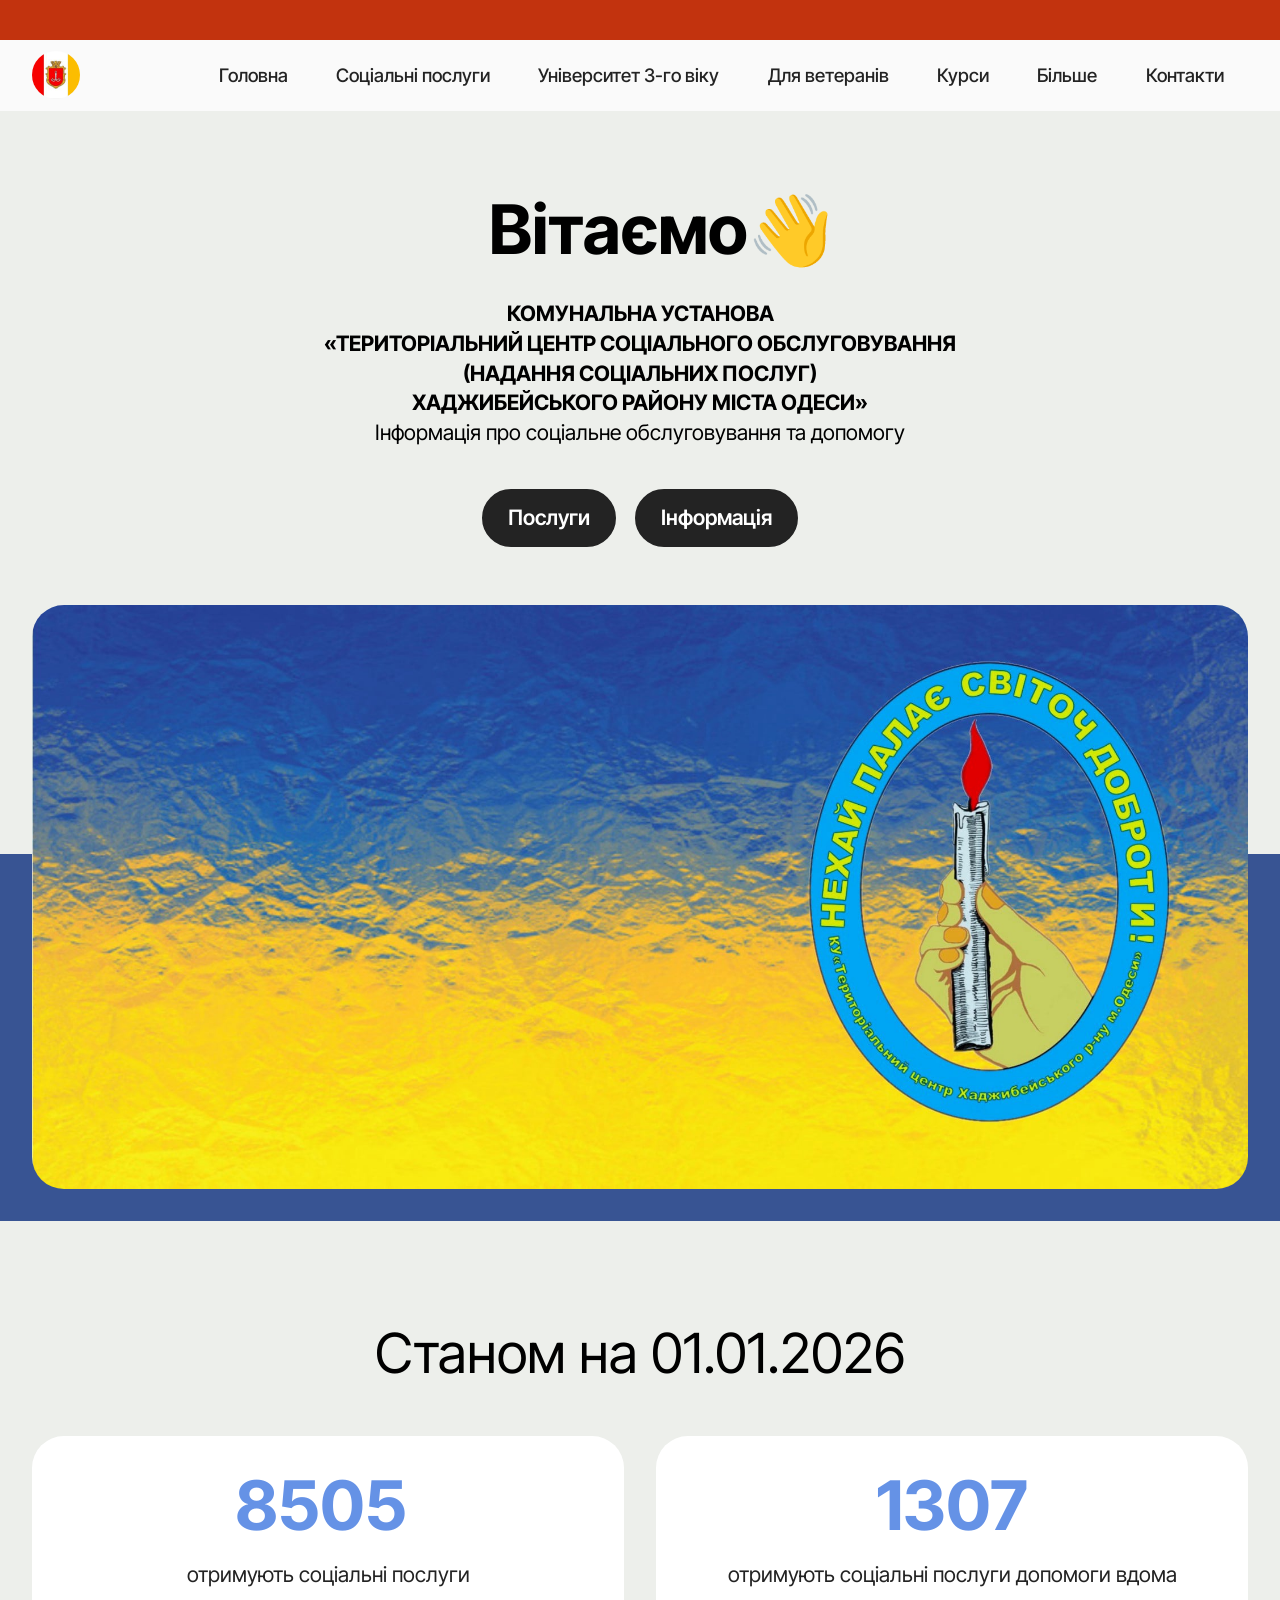
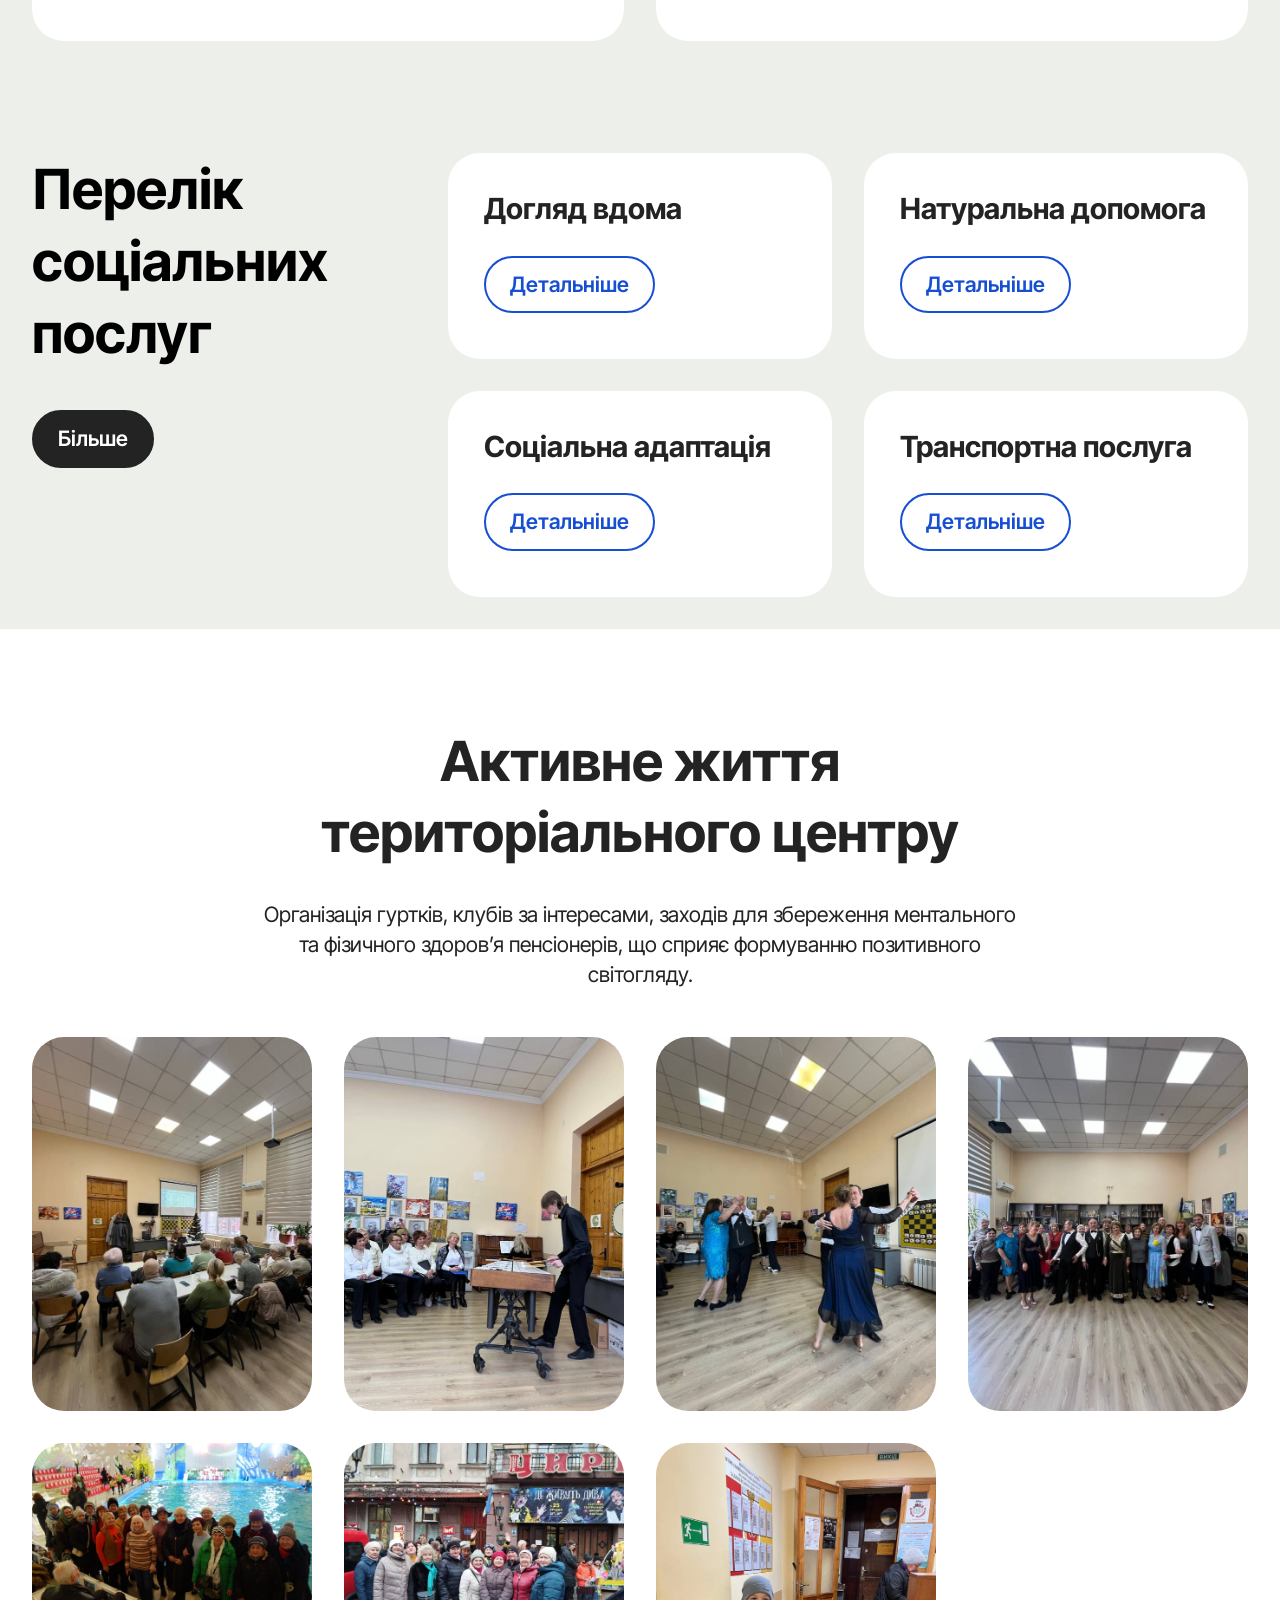
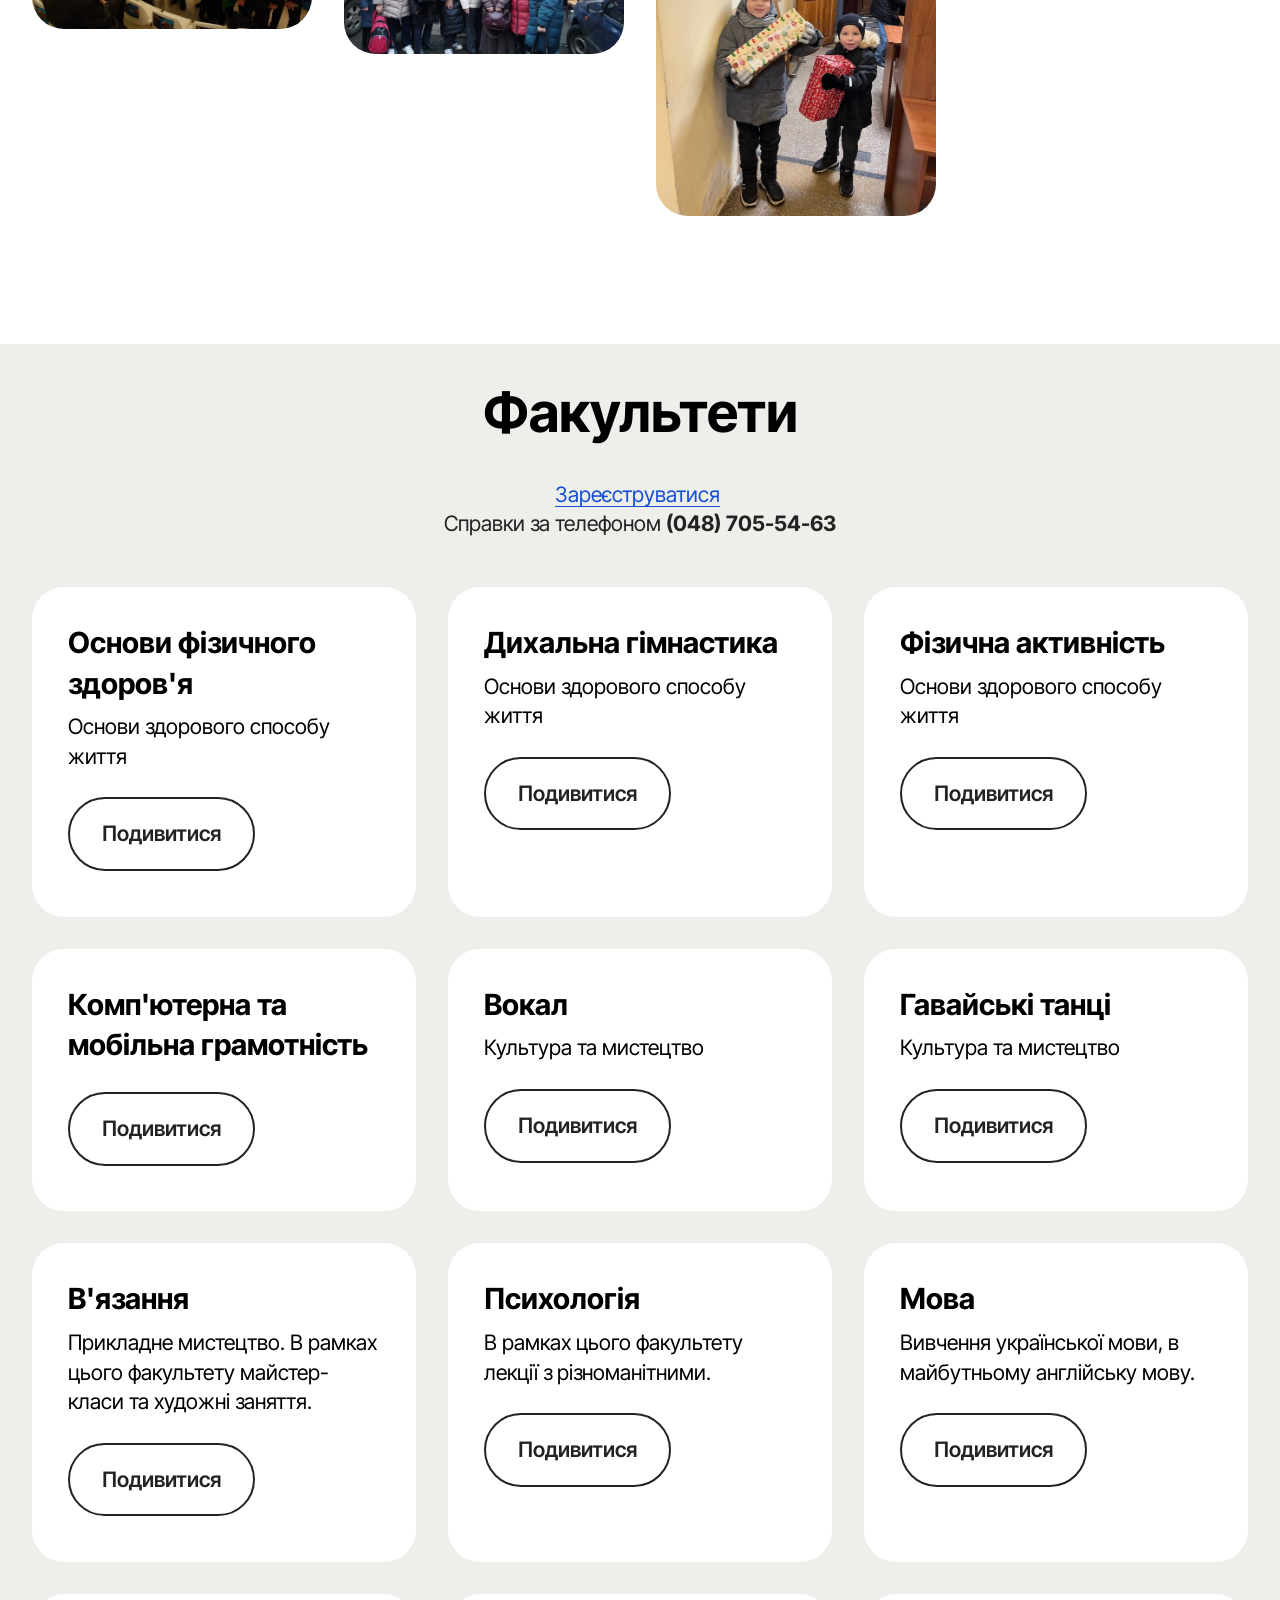
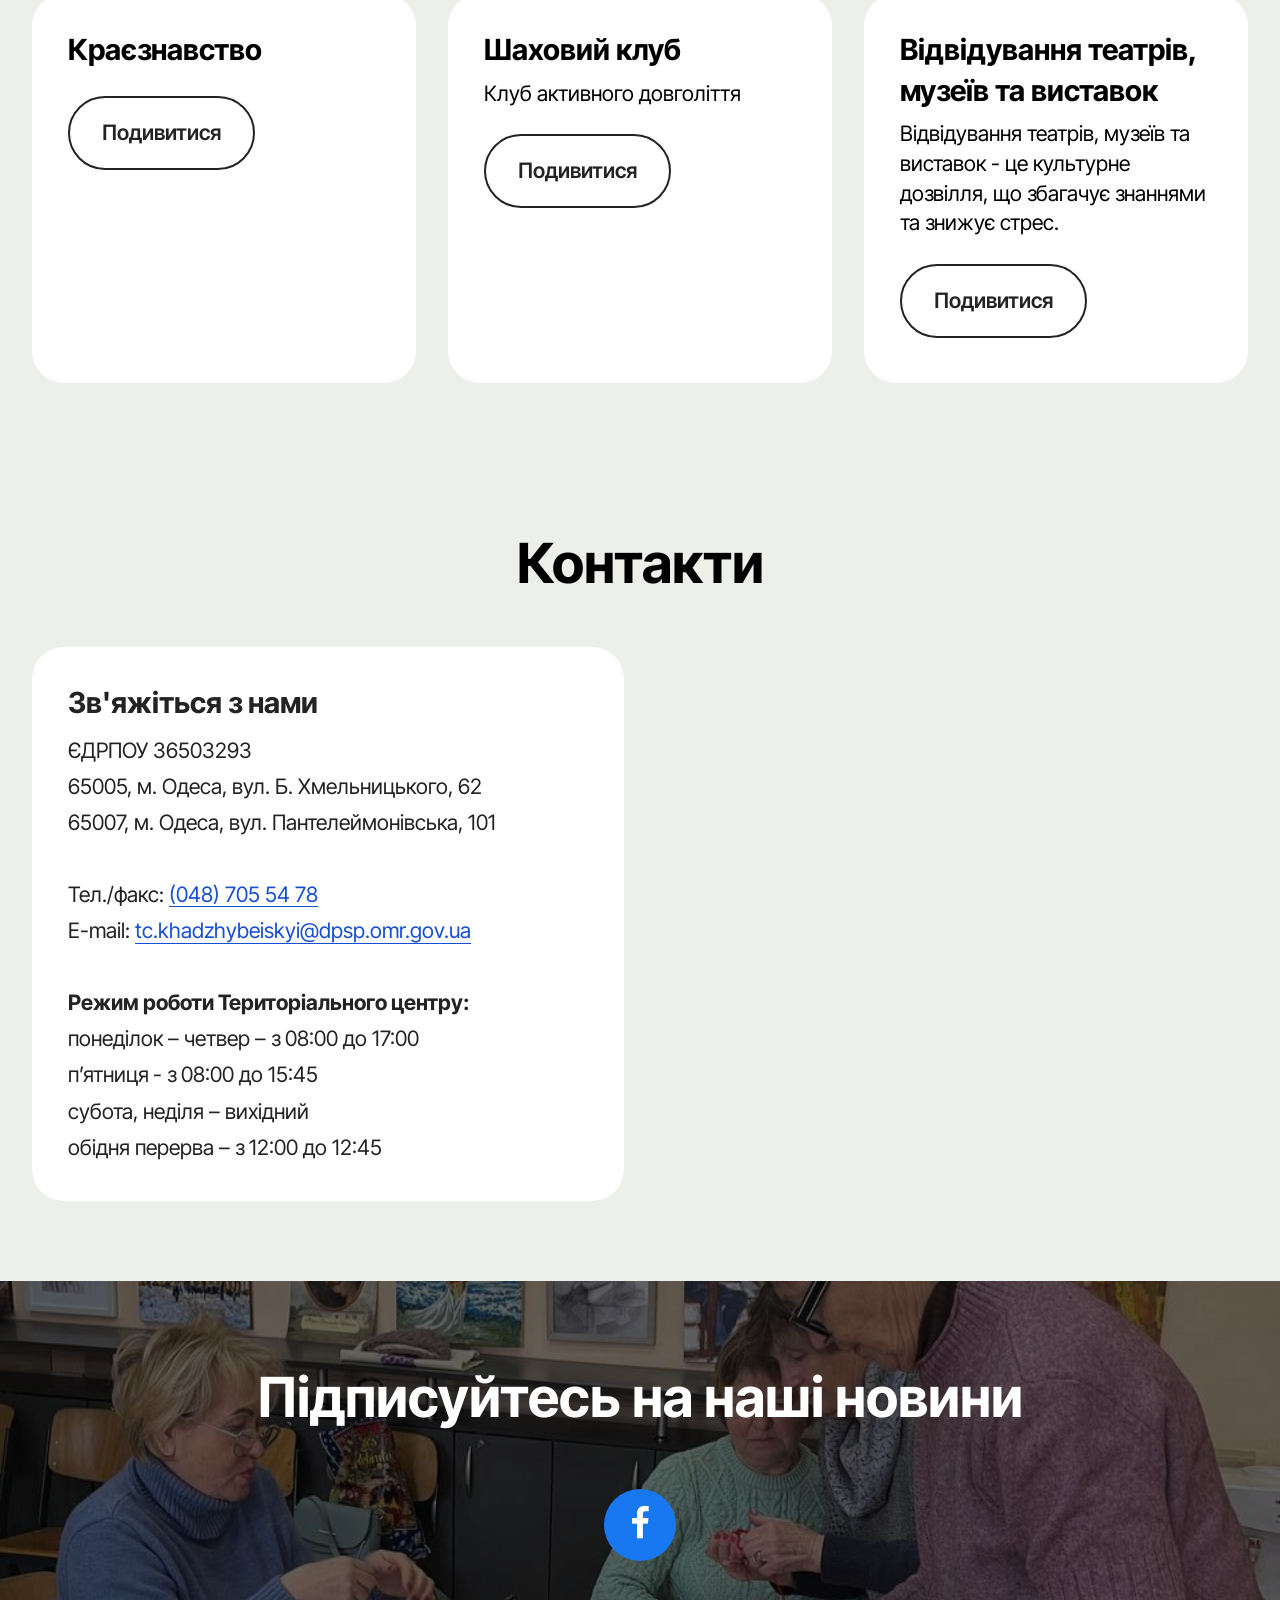
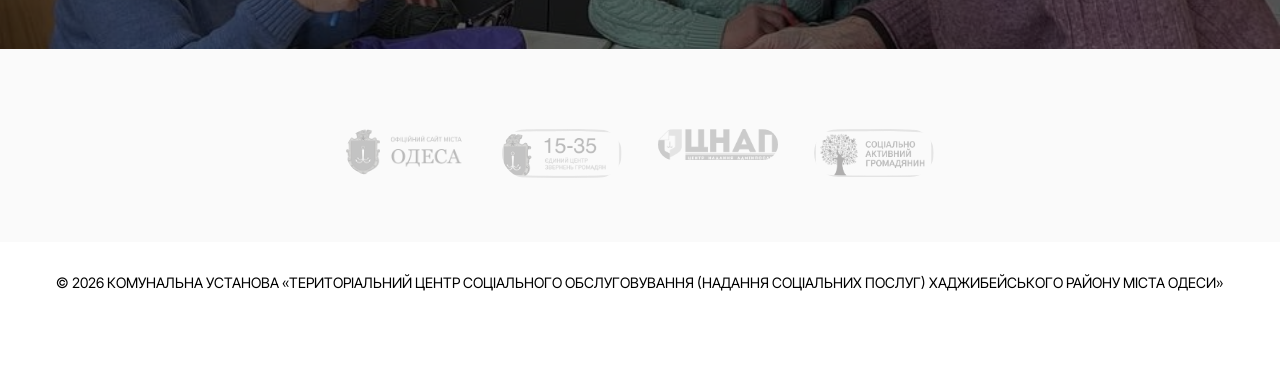
==== index.html @ 3c04c511 "init" ====
<!DOCTYPE html>
<html  >
<head>
  <!-- Site made with Mobirise Website Builder v6.1.12, https://mobirise.com -->
  <meta charset="UTF-8">
  <meta http-equiv="X-UA-Compatible" content="IE=edge">
  <meta name="generator" content="Mobirise v6.1.12, mobirise.com">
  <meta name="viewport" content="width=device-width, initial-scale=1, minimum-scale=1">
  <link rel="shortcut icon" href="assets/images/365163473-1030444861283729-5676907057164353348-n-96x96.jpg" type="image/x-icon">
  <meta name="description" content="">
  
  
  <title>Home</title>
  <link rel="stylesheet" href="assets/web/assets/mobirise-icons2/mobirise2.css">
  <link rel="stylesheet" href="assets/bootstrap/css/bootstrap.min.css">
  <link rel="stylesheet" href="assets/parallax/jarallax.css">
  <link rel="stylesheet" href="assets/animatecss/animate.css">
  <link rel="stylesheet" href="assets/dropdown/css/style.css">
  <link rel="stylesheet" href="assets/socicon/css/styles.css">
  <link rel="stylesheet" href="assets/theme/css/style.css">
  <link rel="stylesheet" href="assets/gallery/style.css">
  <link rel="preload" href="https://fonts.googleapis.com/css?family=Inter+Tight:100,200,300,400,500,600,700,800,900,100i,200i,300i,400i,500i,600i,700i,800i,900i&display=swap" as="style" onload="this.onload=null;this.rel='stylesheet'">
  <noscript><link rel="stylesheet" href="https://fonts.googleapis.com/css?family=Inter+Tight:100,200,300,400,500,600,700,800,900,100i,200i,300i,400i,500i,600i,700i,800i,900i&display=swap"></noscript>
  <link rel="preload" as="style" href="assets/mobirise/css/mbr-additional.css?v=Hz0f2N"><link rel="stylesheet" href="assets/mobirise/css/mbr-additional.css?v=Hz0f2N" type="text/css">

  
  
  
</head>
<body>
  
  <section data-bs-version="5.1" class="menu menu2 cid-v9H73MKNcS" once="menu" id="menu2-33">
    
    <nav class="navbar navbar-dropdown navbar-fixed-top navbar-expand-lg">
	      <div class="top-banner">
    <div class="banner-text">
        📢 Під час повітряної тривоги пройдіть до укриття!
    </div>
		   </div>
        <div class="container">
            <div class="navbar-brand">
                <span class="navbar-logo">
                    <a href="index.html">
                        <img src="assets/images/365163473-1030444861283729-5676907057164353348-n-96x96.jpg" alt="Mobirise Website Builder" style="height: 3rem;">
                    </a>
                </span>
                
            </div>
            <button class="navbar-toggler" type="button" data-toggle="collapse" data-bs-toggle="collapse" data-target="#navbarSupportedContent" data-bs-target="#navbarSupportedContent" aria-controls="navbarNavAltMarkup" aria-expanded="false" aria-label="Toggle navigation">
                <div class="hamburger">
                    <span></span>
                    <span></span>
                    <span></span>
                    <span></span>
                </div>
            </button>
            <div class="collapse navbar-collapse" id="navbarSupportedContent">
                <ul class="navbar-nav nav-dropdown nav-right" data-app-modern-menu="true"><li class="nav-item"><a class="nav-link link text-black display-4" href="#top">Головна</a></li><li class="nav-item"><a class="nav-link link text-black display-4" href="poslugi.html">Соціальні послуги</a></li><li class="nav-item"><a class="nav-link link text-black text-primary display-4" href="index.html#features026-4f">Університет 3-го віку</a></li><li class="nav-item"><a class="nav-link link text-black text-primary display-4" href="veterans.html">Для ветеранів</a></li><li class="nav-item"><a class="nav-link link show text-black display-4" href="index.html#gallery02-v">Курси</a></li><li class="nav-item"><a class="nav-link link show text-black text-primary display-4" href="more_info.html">Більше</a></li>
                    
                    <li class="nav-item"><a class="nav-link link text-black display-4" href="index.html#contacts02-1n">Контакти</a>
                    </li></ul>
                
                
            </div>
         
        </div>
        
    </nav>
    
</section>
 
<section data-bs-version="5.1" class="header5 cid-tJS6uM4N87" id="header05-1">
	

	
	
	<div class="topbg"></div>
	<div class="align-center container">
		<div class="row justify-content-center">
			<div class="col-md-12 col-lg-9">
				<h1 class="mbr-section-title mbr-fonts-style mb-4 display-1"><strong>&nbsp; &nbsp; Вітаємо👋&nbsp;</strong></h1>
				<p class="mbr-text mbr-fonts-style mb-4 display-7"><strong>КОМУНАЛЬНА УСТАНОВА </strong><br><strong>«ТЕ­РИ­ТО­РІ­АЛЬ­НИЙ ЦЕНТР&nbsp;</strong><strong>СОЦІАЛЬНОГО&nbsp;</strong><strong>ОБ­СЛУ­ГО­ВУ­ВА­Н­НЯ </strong><br><strong>(НАДАННЯ СОЦІАЛЬНИХ ПОСЛУГ) </strong><br><strong>ХА­ДЖИ­БЕЙ­СЬКО­ГО РАЙОНУ МІСТА ОДЕСИ»</strong><br>Інформація про соціальне обслуговування та допомогу</p>
				<div class="mbr-section-btn mt-3"><a class="btn btn-black display-7" href="index.html#features037-5o">Послуги</a> <a class="btn btn-black display-7" href="index.html#gallery02-v">Інформація</a></div>
			</div>
		</div>
		<div class="row mt-5 justify-content-center">
			<div class="col-12 col-lg-12">
				<img src="assets/images/471183014-1322374728757406-1815936502218570251-n-2143x1029.jpg" alt="Mobirise Website Builder" title="">
			</div>
		</div>
	</div>
</section>

<section data-bs-version="5.1" class="numbers01 cid-v9GaoJZteV" id="numbers01-2p">
	
	
	<div class="container">
		<div class="row justify-content-center">
			<div class="col-12 content-head">
				<div class="mbr-section-head mb-5">
					<h4 class="mbr-section-title mbr-fonts-style align-center mb-0 display-2">Станом на 01.01.2026</h4>
					
					
				</div>
			</div>
		</div>
		<div class="row">
			<div class="item features-without-image col-12 col-md-6 col-lg-6 active">
				<div class="item-wrapper">
					<div class="item-content">
						<h5 class="mbr-card-title mbr-fonts-style mt-0 mb-3 mbr-number display-1"><strong>8505&nbsp;</strong></h5>
						
						<p class="card-text mbr-fonts-style mt-0 mb-3 display-7">
							отримують соцiальнi послуги</p>
						
					</div>

				</div>
			</div>
			<div class="item features-without-image col-12 col-md-6 col-lg-6">
				<div class="item-wrapper">
					<div class="item-content">
						<h5 class="mbr-card-title mbr-fonts-style mt-0 mb-3 mbr-number display-1">
							<strong>1307</strong>
						</h5>
						
						<p class="card-text mbr-fonts-style mt-0 mb-3 display-7">отримують соцiальнi послуги допомоги вдома</p>
						
					</div>

				</div>
			</div>
			
		</div>
	</div>
</section>

<section data-bs-version="5.1" class="features037 cid-vaMB4LrP6r" id="features037-5o">
	
	
	
	<div class="container">
		<div class="row justify-content-center">
			<div class="col-lg-4">
				<div class="col-12 col-md-12">
					<h5 class="mbr-section-title mbr-fonts-style mt-0 mb-4 display-2"><strong>Перелік соціальних послуг</strong></h5>
					
					<div class="mbr-section-btn item-footer mt-3 main-button"><a href="poslugi.html" class="btn item-btn btn-black display-7">Більше</a></div>
				</div>
			</div>

			<div class="col-lg-8 side-features">
				<div class="item features-without-image col-12 col-md-12 col-lg-6 item-mb active">
					<div class="item-wrapper">
						<div class="item-content align-left">
							
							
							<p class="card-text mbr-fonts-style display-5"><strong>
								Догляд вдома</strong></p>
							<div class="mbr-section-btn item-footer"><a href="doglyad_vdoma.html" class="btn item-btn btn-primary-outline display-7">Детальніше</a></div>
						</div>

					</div>
				</div><div class="item features-without-image col-12 col-md-12 col-lg-6 item-mb">
					<div class="item-wrapper">
						<div class="item-content align-left">
							
							
							<p class="card-text mbr-fonts-style display-5"><strong>Натуральна допомога</strong><br></p>
							<div class="mbr-section-btn item-footer"><a href="natural_dopomoga.html" class="btn item-btn btn-primary-outline display-7">Детальніше</a></div>
						</div>

					</div>
				</div><div class="item features-without-image col-12 col-md-12 col-lg-6 item-mb">
					<div class="item-wrapper">
						<div class="item-content align-left">
							
							
							<p class="card-text mbr-fonts-style display-5"><strong>Соціальна адаптація&nbsp;</strong><br></p>
							<div class="mbr-section-btn item-footer"><a href="soc_adapt.html" class="btn item-btn btn-primary-outline display-7">Детальніше</a></div>
						</div>

					</div>
				</div><div class="item features-without-image col-12 col-md-12 col-lg-6 item-mb">
					<div class="item-wrapper">
						<div class="item-content align-left">
							
							
							<p class="card-text mbr-fonts-style display-5"><strong>Транспортна послуга</strong><br></p>
							<div class="mbr-section-btn item-footer"><a href="transport.html" class="btn item-btn btn-primary-outline display-7">Детальніше</a></div>
						</div>

					</div>
				</div>
				
				
				

			</div>
		</div>
	</div>
</section>

<section data-bs-version="5.1" class="gallery1 mbr-gallery cid-tMlDYtQ5fF" id="gallery02-v">
    

    
    

    <div class="container-fluid">
        <div class="row justify-content-center">
            <div class="col-12 content-head">
                <div class="mbr-section-head mb-5">
                    <h3 class="mbr-section-title mbr-fonts-style align-center m-0 display-2"><strong>Активне життя територіального центру</strong></h3>
                    <h4 class="mbr-section-subtitle mbr-fonts-style align-center mb-0 mt-4 display-7">Організація гуртків, клубів за інтересами, заходів для збереження ментального та фізичного здоров’я пенсіонерів, що сприяє формуванню позитивного світогляду.</h4>
                </div>
            </div>
        </div>
        <div class="row mbr-gallery mbr-masonry" data-masonry="{&quot;percentPosition&quot;: true }">
            <div class="col-12 col-md-6 col-lg-3 item gallery-image">
                <div class="item-wrapper" data-toggle="modal" data-bs-toggle="modal" data-target="#vepILQaYJK-modal" data-bs-target="#vepILQaYJK-modal">
                    <img class="w-100" src="assets/images/618145820-1612540376407505-2818543923873097338-n-646x861.jpg" alt="Mobirise Website Builder" data-slide-to="0" data-bs-slide-to="0" data-target="#lb-vepILQaYJK" data-bs-target="#lb-vepILQaYJK">
                    <div class="icon-wrapper">
                        <span class="mobi-mbri mobi-mbri-search mbr-iconfont mbr-iconfont-btn"></span>
                    </div>
                </div>
                
            </div>
            <div class="col-12 col-md-6 col-lg-3 item gallery-image">
                <div class="item-wrapper" data-toggle="modal" data-bs-toggle="modal" data-target="#vepILQaYJK-modal" data-bs-target="#vepILQaYJK-modal">
                    <img class="w-100" src="assets/images/606865259-1595898258071717-8191400211536517525-n-646x861.jpg" alt="Mobirise Website Builder" data-slide-to="1" data-bs-slide-to="1" data-target="#lb-vepILQaYJK" data-bs-target="#lb-vepILQaYJK">
                    <div class="icon-wrapper">
                        <span class="mobi-mbri mobi-mbri-search mbr-iconfont mbr-iconfont-btn"></span>
                    </div>
                </div>
                
            </div>
            <div class="col-12 col-md-6 col-lg-3 item gallery-image">
                <div class="item-wrapper" data-toggle="modal" data-bs-toggle="modal" data-target="#vepILQaYJK-modal" data-bs-target="#vepILQaYJK-modal">
                    <img class="w-100" src="assets/images/616491026-1607331450261731-3439807015986915942-n-646x861.jpg" alt="Mobirise Website Builder" data-slide-to="2" data-bs-slide-to="2" data-target="#lb-vepILQaYJK" data-bs-target="#lb-vepILQaYJK">
                    <div class="icon-wrapper">
                        <span class="mobi-mbri mobi-mbri-search mbr-iconfont mbr-iconfont-btn"></span>
                    </div>
                </div>
                
            </div>
            <div class="col-12 col-md-6 col-lg-3 item gallery-image">
                <div class="item-wrapper" data-toggle="modal" data-bs-toggle="modal" data-target="#vepILQaYJK-modal" data-bs-target="#vepILQaYJK-modal">
                    <img class="w-100" src="assets/images/615750720-1607330926928450-6601580982974994779-n-646x861.jpg" alt="Mobirise Website Builder" data-slide-to="3" data-bs-slide-to="3" data-target="#lb-vepILQaYJK" data-bs-target="#lb-vepILQaYJK">
                    <div class="icon-wrapper">
                        <span class="mobi-mbri mobi-mbri-search mbr-iconfont mbr-iconfont-btn"></span>
                    </div>
                </div>
                
            </div>
            <div class="col-12 col-md-6 col-lg-3 item gallery-image">
                <div class="item-wrapper" data-toggle="modal" data-bs-toggle="modal" data-target="#vepILQaYJK-modal" data-bs-target="#vepILQaYJK-modal">
                    <img class="w-100" src="assets/images/468088164-1303476443980568-3564313054985483469-n-646x431.jpg" alt="Mobirise Website Builder" data-slide-to="4" data-bs-slide-to="4" data-target="#lb-vepILQaYJK" data-bs-target="#lb-vepILQaYJK">
                    <div class="icon-wrapper">
                        <span class="mobi-mbri mobi-mbri-search mbr-iconfont mbr-iconfont-btn"></span>
                    </div>
                </div>
                
            </div>
            <div class="col-12 col-md-6 col-lg-3 item gallery-image">
                <div class="item-wrapper" data-toggle="modal" data-bs-toggle="modal" data-target="#vepILQaYJK-modal" data-bs-target="#vepILQaYJK-modal">
                    <img class="w-100" src="assets/images/612880112-1603017454026464-6592692462047921274-n-646x487.jpg" alt="Mobirise Website Builder" data-slide-to="5" data-bs-slide-to="5" data-target="#lb-vepILQaYJK" data-bs-target="#lb-vepILQaYJK">
                    <div class="icon-wrapper">
                        <span class="mobi-mbri mobi-mbri-search mbr-iconfont mbr-iconfont-btn"></span>
                    </div>
                </div>
                
            </div>
            <div class="col-12 col-md-6 col-lg-3 item gallery-image">
                <div class="item-wrapper" data-toggle="modal" data-bs-toggle="modal" data-target="#vepILQaYJK-modal" data-bs-target="#vepILQaYJK-modal">
                    <img class="w-100" src="assets/images/605547090-1592538578407685-4093755188179857314-n-646x861.jpg" alt="Mobirise Website Builder" data-slide-to="6" data-bs-slide-to="6" data-target="#lb-vepILQaYJK" data-bs-target="#lb-vepILQaYJK">
                    <div class="icon-wrapper">
                        <span class="mobi-mbri mobi-mbri-search mbr-iconfont mbr-iconfont-btn"></span>
                    </div>
                </div>
                
            </div>
        </div>

        <div class="modal mbr-slider" tabindex="-1" role="dialog" aria-hidden="true" id="vepILQaYJK-modal">
            <div class="modal-dialog" role="document">
                <div class="modal-content">
                    <div class="modal-body">
                        <div class="carousel slide carousel-fade" id="lb-vepILQaYJK" data-interval="5000" data-bs-interval="5000">
                            <div class="carousel-inner">
                                <div class="carousel-item active">
                                    <img class="d-block w-100" src="assets/images/618145820-1612540376407505-2818543923873097338-n-646x861.jpg" alt="Mobirise Website Builder">
                                </div>
                                <div class="carousel-item">
                                    <img class="d-block w-100" src="assets/images/606865259-1595898258071717-8191400211536517525-n-646x861.jpg" alt="Mobirise Website Builder">
                                </div>
                                <div class="carousel-item">
                                    <img class="d-block w-100" src="assets/images/616491026-1607331450261731-3439807015986915942-n-646x861.jpg" alt="Mobirise Website Builder">
                                </div>
                                <div class="carousel-item">
                                    <img class="d-block w-100" src="assets/images/615750720-1607330926928450-6601580982974994779-n-646x861.jpg" alt="Mobirise Website Builder">
                                </div>
                                <div class="carousel-item">
                                    <img class="d-block w-100" src="assets/images/468088164-1303476443980568-3564313054985483469-n-646x431.jpg" alt="Mobirise Website Builder">
                                </div>
                                <div class="carousel-item">
                                    <img class="d-block w-100" src="assets/images/612880112-1603017454026464-6592692462047921274-n-646x487.jpg" alt="Mobirise Website Builder">
                                </div>
                                <div class="carousel-item">
                                    <img class="d-block w-100" src="assets/images/605547090-1592538578407685-4093755188179857314-n-646x861.jpg" alt="Mobirise Website Builder">
                                </div>
                            </div>
                            <ol class="carousel-indicators">
                                <li data-slide-to="0" data-bs-slide-to="0" class="active" data-target="#lb-vepILQaYJK" data-bs-target="#lb-vepILQaYJK"></li>
                                <li data-slide-to="1" data-bs-slide-to="1" data-target="#lb-vepILQaYJK" data-bs-target="#lb-vepILQaYJK"></li>
                                <li data-slide-to="2" data-bs-slide-to="2" data-target="#lb-vepILQaYJK" data-bs-target="#lb-vepILQaYJK"></li>
                                <li data-slide-to="3" data-bs-slide-to="3" data-target="#lb-vepILQaYJK" data-bs-target="#lb-vepILQaYJK"></li>
                                <li data-slide-to="4" data-bs-slide-to="4" data-target="#lb-vepILQaYJK" data-bs-target="#lb-vepILQaYJK"></li>
                                <li data-slide-to="5" data-bs-slide-to="5" data-target="#lb-vepILQaYJK" data-bs-target="#lb-vepILQaYJK"></li>
                                <li data-slide-to="6" data-bs-slide-to="6" data-target="#lb-vepILQaYJK" data-bs-target="#lb-vepILQaYJK"></li>
                            </ol>
                            <a role="button" href="" class="close" data-dismiss="modal" data-bs-dismiss="modal" aria-label="Close">
                            </a>
                            <a class="carousel-control-prev carousel-control" role="button" data-slide="prev" data-bs-slide="prev" href="#lb-vepILQaYJK">
                                <span class="mobi-mbri mobi-mbri-arrow-prev" aria-hidden="true"></span>
                                <span class="sr-only visually-hidden">Previous</span>
                            </a>
                            <a class="carousel-control-next carousel-control" role="button" data-slide="next" data-bs-slide="next" href="#lb-vepILQaYJK">
                                <span class="mobi-mbri mobi-mbri-arrow-next" aria-hidden="true"></span>
                                <span class="sr-only visually-hidden">Next</span>
                            </a>
                        </div>
                    </div>
                </div>
            </div>
        </div>
    </div>
</section>

<section data-bs-version="5.1" class="features026 cid-va3guqo54R" id="features026-4f">
	

	
	
	<div class="container">
		<div class="row mb-5 justify-content-center">
			<div class="col-12 mb-0 content-head">
				<h3 class="mbr-section-title mbr-fonts-style align-center display-2"><strong>Факультети</strong></h3>
				<h5 class="mbr-section-subtitle mbr-fonts-style align-center mb-0 mt-4 display-7"><strong><a href="3vik.html" class="text-primary">Зареєструватися</a></strong>&nbsp;<br>Справки за телефоном <strong>(048)</strong>&nbsp;<strong>705-54-63</strong></h5>
			</div>
		</div>
		<div class="row">
			<div class="item features-without-image col-12 col-md-6 col-lg-4 item-mb active">
				<div class="item-wrapper">
					<div class="card-box align-left">
						
						<h5 class="card-title mbr-fonts-style display-5">
							<strong>Основи фізичного здоров'я</strong></h5>
						
						<p class="card-text mbr-fonts-style display-7">
							Основи здорового способу життя
						</p>
						<div class="mbr-section-btn mt-auto"><a class="btn btn-lg btn-black-outline display-7" href="https://www.facebook.com/photo/?fbid=1628074941520715&set=pb.100029546730563.-2207520000" target="_blank">Подивитися</a></div>
					</div>
				</div>
			</div><div class="item features-without-image col-12 col-md-6 col-lg-4 item-mb">
				<div class="item-wrapper">
					<div class="card-box align-left">
						
						<h5 class="card-title mbr-fonts-style display-5">
							<strong>Дихальна гімнастика&nbsp;</strong></h5>
						
						<p class="card-text mbr-fonts-style display-7">Основи здорового способу життя <br>
						</p>
						<div class="mbr-section-btn mt-auto"><a class="btn btn-lg btn-black-outline display-7" href="https://www.facebook.com/photo/?fbid=1646103373051205&set=pb.100029546730563.-2207520000" target="_blank">Подивитися</a></div>
					</div>
				</div>
			</div>
			<div class="item features-without-image col-12 col-md-6 col-lg-4 item-mb">
				<div class="item-wrapper">
					<div class="card-box align-left">
						
						<h5 class="card-title mbr-fonts-style display-5"><strong>Фізична активність</strong></h5>
						
						<p class="card-text mbr-fonts-style display-7">
							Основи здорового способу життя
						</p>
						<div class="mbr-section-btn mt-auto"><a class="btn btn-lg btn-black-outline display-7" href="https://www.facebook.com/photo/?fbid=1651945719133637&set=pb.100029546730563.-2207520000" target="_blank">Подивитися</a></div>
					</div>
				</div>
			</div><div class="item features-without-image col-12 col-md-6 col-lg-4 item-mb">
				<div class="item-wrapper">
					<div class="card-box align-left">
						
						<h5 class="card-title mbr-fonts-style display-5"><strong>Комп'ютерна та мобільна грамотність</strong></h5>
						
						<p class="card-text mbr-fonts-style display-7"></p>
						<div class="mbr-section-btn mt-auto"><a class="btn btn-lg btn-black-outline display-7" href="https://www.facebook.com/photo/?fbid=1628975898097286&set=pb.100029546730563.-2207520000" target="_blank">Подивитися</a></div>
					</div>
				</div>
			</div><div class="item features-without-image col-12 col-md-6 col-lg-4 item-mb">
				<div class="item-wrapper">
					<div class="card-box align-left">
						
						<h5 class="card-title mbr-fonts-style display-5"><strong>Вокал</strong></h5>
						
						<p class="card-text mbr-fonts-style display-7">
							Культура та мистецтво</p>
						<div class="mbr-section-btn mt-auto"><a class="btn btn-lg btn-black-outline display-7" href="https://www.facebook.com/photo/?fbid=1640311290297080&set=pb.100029546730563.-2207520000" target="_blank">Подивитися</a></div>
					</div>
				</div>
			</div>
			<div class="item features-without-image col-12 col-md-6 col-lg-4 item-mb">
				<div class="item-wrapper">
					<div class="card-box align-left">
						
						<h5 class="card-title mbr-fonts-style display-5"><strong>Гавайські танці</strong></h5>
						
						<p class="card-text mbr-fonts-style display-7">
							Культура та мистецтво</p>
						<div class="mbr-section-btn mt-auto"><a class="btn btn-lg btn-black-outline display-7" href="https://www.facebook.com/photo/?fbid=1645493833112159&set=pb.100029546730563.-2207520000" target="_blank">Подивитися</a></div>
					</div>
				</div>
			</div>
			<div class="item features-without-image col-12 col-md-6 col-lg-4 item-mb">
				<div class="item-wrapper">
					<div class="card-box align-left">
						
						<h5 class="card-title mbr-fonts-style display-5">
							<strong>В'язання</strong></h5>
						
						<p class="card-text mbr-fonts-style display-7">
							Прикладне мистецтво. В рамках цього факультету майстер-класи та художні заняття.</p>
						<div class="mbr-section-btn mt-auto"><a class="btn btn-lg btn-black-outline display-7" href="https://www.facebook.com/photo/?fbid=1625426591785550&set=pb.100029546730563.-2207520000" target="_blank">Подивитися</a></div>
					</div>
				</div>
			</div><div class="item features-without-image col-12 col-md-6 col-lg-4 item-mb">
				<div class="item-wrapper">
					<div class="card-box align-left">
						
						<h5 class="card-title mbr-fonts-style display-5">
							<strong>Психологія&nbsp;</strong></h5>
						
						<p class="card-text mbr-fonts-style display-7">В рамках цього факультету лекції з різноманітними.</p>
						<div class="mbr-section-btn mt-auto"><a class="btn btn-lg btn-black-outline display-7" href="https://www.facebook.com/photo/?fbid=1623726895288853&set=pb.100029546730563.-2207520000" target="_blank">Подивитися</a></div>
					</div>
				</div>
			</div><div class="item features-without-image col-12 col-md-6 col-lg-4 item-mb">
				<div class="item-wrapper">
					<div class="card-box align-left">
						
						<h5 class="card-title mbr-fonts-style display-5">
							<strong>Мова</strong></h5>
						
						<p class="card-text mbr-fonts-style display-7">Вивчення української мови, в майбутньому англійську мову.</p>
						<div class="mbr-section-btn mt-auto"><a class="btn btn-lg btn-black-outline display-7" href="https://www.facebook.com/photo/?fbid=1509256496735894&set=pb.100029546730563.-2207520000" target="_blank">Подивитися</a></div>
					</div>
				</div>
			</div><div class="item features-without-image col-12 col-md-6 col-lg-4 item-mb">
				<div class="item-wrapper">
					<div class="card-box align-left">
						
						<h5 class="card-title mbr-fonts-style display-5">
							<strong>Краєзнавство</strong></h5>
						
						<p class="card-text mbr-fonts-style display-7"></p>
						<div class="mbr-section-btn mt-auto"><a class="btn btn-lg btn-black-outline display-7" href="https://www.facebook.com/photo/?fbid=1631389594522583&set=pb.100029546730563.-2207520000" target="_blank">Подивитися</a></div>
					</div>
				</div>
			</div><div class="item features-without-image col-12 col-md-6 col-lg-4 item-mb">
				<div class="item-wrapper">
					<div class="card-box align-left">
						
						<h5 class="card-title mbr-fonts-style display-5"><strong>Шаховий клуб</strong></h5>
						
						<p class="card-text mbr-fonts-style display-7">
							Клуб активного довголіття&nbsp;</p>
						<div class="mbr-section-btn mt-auto"><a class="btn btn-lg btn-black-outline display-7" href="https://www.facebook.com/photo/?fbid=1545627526432124&set=pb.100029546730563.-2207520000" target="_blank">Подивитися</a></div>
					</div>
				</div>
			</div><div class="item features-without-image col-12 col-md-6 col-lg-4 item-mb">
				<div class="item-wrapper">
					<div class="card-box align-left">
						
						<h5 class="card-title mbr-fonts-style display-5"><strong>Відвідування театрів, музеїв та виставок&nbsp;</strong></h5>
						
						<p class="card-text mbr-fonts-style display-7">
							Відвідування театрів, музеїв та виставок - це культурне дозвілля, що збагачує знаннями та знижує стрес.  
						</p>
						<div class="mbr-section-btn mt-auto"><a class="btn btn-lg btn-black-outline display-7" href="https://www.facebook.com/photo/?fbid=1619736149021261&set=pb.100029546730563.-2207520000" target="_blank">Подивитися</a></div>
					</div>
				</div>
			</div>
		</div>
	</div>
</section>

<section data-bs-version="5.1" class="contacts02 map1 cid-v9BtPD6WFg" id="contacts02-1n">

    

    
    <div class="container">
        <div class="row justify-content-center">
            <div class="col-12 content-head">
                <div class="mbr-section-head mb-5">
                    <h3 class="mbr-section-title mbr-fonts-style align-center mb-0 display-2">
                        <strong>Контакти</strong>
                    </h3>
                    
                </div>
            </div>
        </div>
        <div class="row justify-content-center">
            <div class="card col-12 col-md-12 col-lg-6">
                <div class="card-wrapper">
                    <div class="text-wrapper">
                        <h5 class="cardTitle mbr-fonts-style mb-2 display-5"><strong>Зв'яжіться з нами</strong></h5>
                        <ul class="list mbr-fonts-style display-7">
                            <li class="mbr-text item-wrap">ЄДРПОУ 36503293
</li><li class="mbr-text item-wrap">65005, м. Одеса, вул. Б. Хмельницького, 62</li><li class="mbr-text item-wrap">65007, м. Одеса, вул. Пантелеймонівська, 101</li><li class="mbr-text item-wrap"><br></li><li class="mbr-text item-wrap">Тел./факс: <a href="tel:(048) 705 54 77" class="text-primary"></a><a href="tel:(048) 705 54 78" class="text-primary">(048) 705 54&nbsp;78</a></li>
                            <li class="mbr-text item-wrap">Е-mail:&nbsp;<a href="mailto:tc.khadzhybeiskyi@dpsp.omr.gov.ua" class="text-primary">tc.khadzhybeiskyi@dpsp.omr.gov.ua</a></li><li class="mbr-text item-wrap"><br></li>
                            <li class="mbr-text item-wrap"><strong>Режим роботи Територіального центру:
</strong></li><li class="mbr-text item-wrap">понеділок – четвер – з 08:00 до 17:00
</li><li class="mbr-text item-wrap">п’ятниця<strong> </strong>- з 08:00 до 15:45
</li><li class="mbr-text item-wrap">субота, неділя – вихідний
</li><li class="mbr-text item-wrap">обідня перерва – з 12:00 до 12:45</li><li class="mbr-text item-wrap">
</li><li class="mbr-text item-wrap">
</li><li class="mbr-text item-wrap">
</li><li class="mbr-text item-wrap">
</li><li class="mbr-text item-wrap">
</li>
                        </ul>
                    </div>
                </div>
            </div>
            <div class="map-wrapper col-md-12 col-lg-6">
                <div class="google-map"><iframe frameborder="0" style="border:0" src="https://www.google.com/maps?q=Одеса,+вулиця+Богдана+Хмельницького,+62&amp;output=embed&amp;z=17" allowfullscreen=""></iframe></div>
            </div>
        </div>
    </div>
</section>

<section data-bs-version="5.1" class="social4 cid-v9Bx0dPT2x mbr-parallax-background" id="social04-1q">
    
    
    <div class="mbr-overlay" style="opacity: 0.6; background-color: rgb(0, 0, 0);">
    </div>

    <div class="container">
        <div class="media-container-row">
            <div class="col-12">
                <h3 class="mbr-section-title align-center mb-5 mbr-fonts-style display-2"><strong>Підписуйтесь на наші новини</strong></h3>
                <div class="social-list align-center">
                    <a class="iconfont-wrapper bg-facebook m-2 " target="_blank" href="http://facebook.com/hadzibejs.kij.tercentr/">
                        <span class="socicon-facebook socicon"></span>
                    </a>
                    
                    
                    
                    
                    
                    
                    
                    
                    
                    
                </div>
            </div>
        </div>
    </div>
</section>

<section data-bs-version="5.1" class="clients1 cid-v9CKX0vBZu" id="clients1-2k">
    
    <div class="images-container container">
        <div class="mbr-section-head">
            
            
            
        </div>
        <div class="row justify-content-center mt-4">
            <div class="col-md-3 card">
                <a href="https://omr.gov.ua/" target="_blank"><img src="assets/images/omr.png" alt="Mobirise Website Builder"></a>
            </div>
            <div class="col-md-3 card">
                <a href="https://1535.omr.gov.ua/" target="_blank"><img src="assets/images/1535-1.png" alt="Mobirise Website Builder"></a>
            </div>
            <div class="col-md-3 card">
                <a href="https://cnap.omr.gov.ua/" target="_blank"><img src="assets/images/cnap.png" alt="Mobirise Website Builder"></a>
            </div>
            <div class="col-md-3 card">
                <a href="https://citizen.omr.gov.ua/" target="_blank"><img src="assets/images/citizen-1.png" alt="Mobirise Website Builder"></a>
            </div>
            
            
            
            
        </div>
    </div>
</section>

<section data-bs-version="5.1" class="footer7 cid-v9LVSg6EtD" once="footers" id="footer7-4a">

    

    

    <div class="container">
        <div class="media-container-row align-center mbr-white">
            <div class="col-12">
                <p class="mbr-text mb-0 mbr-fonts-style footer">
                    © 2026 КОМУНАЛЬНА УСТАНОВА «ТЕ­РИ­ТО­РІ­АЛЬ­НИЙ ЦЕНТР СОЦІАЛЬНОГО ОБ­СЛУ­ГО­ВУ­ВА­Н­НЯ (НАДАННЯ СОЦІАЛЬНИХ ПОСЛУГ) ХА­ДЖИ­БЕЙ­СЬКО­ГО РАЙОНУ МІСТА ОДЕСИ»</p>
            </div>
        </div>
    </div>
</section><section class="display-7" style="padding: 0;align-items: center;justify-content: center;flex-wrap: wrap;    align-content: center;display: flex;position: relative;height: 4rem;"><a href="https://mobiri.se/4462126" style="flex: 1 1;height: 4rem;position: absolute;width: 100%;z-index: 1;"><img alt="" style="height: 4rem;" src="[data-uri]"></a><p style="margin: 0;text-align: center;" class="display-7">&#8204;</p><a style="z-index:1" href="https://mobirise.com/builder/ai-website-creator.html">Best AI Website Creator</a></section><script src="assets/bootstrap/js/bootstrap.bundle.min.js"></script>  <script src="assets/parallax/jarallax.js"></script>  <script src="assets/smoothscroll/smooth-scroll.js"></script>  <script src="assets/ytplayer/index.js"></script>  <script src="assets/dropdown/js/navbar-dropdown.js"></script>  <script src="assets/masonry/masonry.pkgd.min.js"></script>  <script src="assets/imagesloaded/imagesloaded.pkgd.min.js"></script>  <script src="assets/theme/js/script.js"></script>  <script src="assets/gallery/player.min.js"></script>  <script src="assets/gallery/script.js"></script>  
  
  
 <div id="scrollToTop" class="scrollToTop mbr-arrow-up"><a style="text-align: center;"><i class="mbr-arrow-up-icon mbr-arrow-up-icon-cm cm-icon cm-icon-smallarrow-up"></i></a></div>
    <input name="animation" type="hidden">
  </body>
</html>
---- assets/web/assets/mobirise-icons2/mobirise2.css ----
@font-face {
  font-family: 'Moririse2';
  font-display: swap;
  src:  url('mobirise2.eot?f2bix4');
  src:  url('mobirise2.eot?f2bix4#iefix') format('embedded-opentype'),
    url('mobirise2.woff2?f2bix4') format('woff2'),
    url('mobirise2.woff?f2bix4') format('woff'),
    url('mobirise2.ttf?f2bix4') format('truetype'),
    url('mobirise2.svg?f2bix4#mobirise2') format('svg');
  font-weight: normal;
  font-style: normal;
}

[class^="mobi-"], [class*=" mobi-"] {
  /* use !important to prevent issues with browser extensions that change fonts */
  font-family: 'Moririse2' !important;
  speak: none;
  font-style: normal;
  font-weight: normal;
  font-variant: normal;
  text-transform: none;
  line-height: 1;

  /* Better Font Rendering =========== */
  -webkit-font-smoothing: antialiased;
  -moz-osx-font-smoothing: grayscale;
}

.mobi-mbri-add-submenu:before {
  content: "\e900";
}
.mobi-mbri-alert:before {
  content: "\e901";
}
.mobi-mbri-align-center:before {
  content: "\e902";
}
.mobi-mbri-align-justify:before {
  content: "\e903";
}
.mobi-mbri-align-left:before {
  content: "\e904";
}
.mobi-mbri-align-right:before {
  content: "\e905";
}
.mobi-mbri-android:before {
  content: "\e906";
}
.mobi-mbri-apple:before {
  content: "\e907";
}
.mobi-mbri-arrow-down:before {
  content: "\e908";
}
.mobi-mbri-arrow-next:before {
  content: "\e909";
}
.mobi-mbri-arrow-prev:before {
  content: "\e90a";
}
.mobi-mbri-arrow-up:before {
  content: "\e90b";
}
.mobi-mbri-bold:before {
  content: "\e90c";
}
.mobi-mbri-bookmark:before {
  content: "\e90d";
}
.mobi-mbri-bootstrap:before {
  content: "\e90e";
}
.mobi-mbri-briefcase:before {
  content: "\e90f";
}
.mobi-mbri-browse:before {
  content: "\e910";
}
.mobi-mbri-bulleted-list:before {
  content: "\e911";
}
.mobi-mbri-calendar:before {
  content: "\e912";
}
.mobi-mbri-camera:before {
  content: "\e913";
}
.mobi-mbri-cart-add:before {
  content: "\e914";
}
.mobi-mbri-cart-full:before {
  content: "\e915";
}
.mobi-mbri-cash:before {
  content: "\e916";
}
.mobi-mbri-change-style:before {
  content: "\e917";
}
.mobi-mbri-chat:before {
  content: "\e918";
}
.mobi-mbri-clock:before {
  content: "\e919";
}
.mobi-mbri-close:before {
  content: "\e91a";
}
.mobi-mbri-cloud:before {
  content: "\e91b";
}
.mobi-mbri-code:before {
  content: "\e91c";
}
.mobi-mbri-contact-form:before {
  content: "\e91d";
}
.mobi-mbri-credit-card:before {
  content: "\e91e";
}
.mobi-mbri-cursor-click:before {
  content: "\e91f";
}
.mobi-mbri-cust-feedback:before {
  content: "\e920";
}
.mobi-mbri-database:before {
  content: "\e921";
}
.mobi-mbri-delivery:before {
  content: "\e922";
}
.mobi-mbri-desktop:before {
  content: "\e923";
}
.mobi-mbri-devices:before {
  content: "\e924";
}
.mobi-mbri-down:before {
  content: "\e925";
}
.mobi-mbri-download-2:before {
  content: "\e926";
}
.mobi-mbri-download:before {
  content: "\e927";
}
.mobi-mbri-drag-n-drop-2:before {
  content: "\e928";
}
.mobi-mbri-drag-n-drop:before {
  content: "\e929";
}
.mobi-mbri-edit-2:before {
  content: "\e92a";
}
.mobi-mbri-edit:before {
  content: "\e92b";
}
.mobi-mbri-error:before {
  content: "\e92c";
}
.mobi-mbri-extension:before {
  content: "\e92d";
}
.mobi-mbri-features:before {
  content: "\e92e";
}
.mobi-mbri-file:before {
  content: "\e92f";
}
.mobi-mbri-flag:before {
  content: "\e930";
}
.mobi-mbri-folder:before {
  content: "\e931";
}
.mobi-mbri-gift:before {
  content: "\e932";
}
.mobi-mbri-github:before {
  content: "\e933";
}
.mobi-mbri-globe-2:before {
  content: "\e934";
}
.mobi-mbri-globe:before {
  content: "\e935";
}
.mobi-mbri-growing-chart:before {
  content: "\e936";
}
.mobi-mbri-hearth:before {
  content: "\e937";
}
.mobi-mbri-help:before {
  content: "\e938";
}
.mobi-mbri-home:before {
  content: "\e939";
}
.mobi-mbri-hot-cup:before {
  content: "\e93a";
}
.mobi-mbri-idea:before {
  content: "\e93b";
}
.mobi-mbri-image-gallery:before {
  content: "\e93c";
}
.mobi-mbri-image-slider:before {
  content: "\e93d";
}
.mobi-mbri-info:before {
  content: "\e93e";
}
.mobi-mbri-italic:before {
  content: "\e93f";
}
.mobi-mbri-key:before {
  content: "\e940";
}
.mobi-mbri-laptop:before {
  content: "\e941";
}
.mobi-mbri-layers:before {
  content: "\e942";
}
.mobi-mbri-left-right:before {
  content: "\e943";
}
.mobi-mbri-left:before {
  content: "\e944";
}
.mobi-mbri-letter:before {
  content: "\e945";
}
.mobi-mbri-like:before {
  content: "\e946";
}
.mobi-mbri-link:before {
  content: "\e947";
}
.mobi-mbri-lock:before {
  content: "\e948";
}
.mobi-mbri-login:before {
  content: "\e949";
}
.mobi-mbri-logout:before {
  content: "\e94a";
}
.mobi-mbri-magic-stick:before {
  content: "\e94b";
}
.mobi-mbri-map-pin:before {
  content: "\e94c";
}
.mobi-mbri-menu:before {
  content: "\e94d";
}
.mobi-mbri-mobile-2:before {
  content: "\e94e";
}
.mobi-mbri-mobile-horizontal:before {
  content: "\e94f";
}
.mobi-mbri-mobile:before {
  content: "\e950";
}
.mobi-mbri-mobirise:before {
  content: "\e951";
}
.mobi-mbri-more-horizontal:before {
  content: "\e952";
}
.mobi-mbri-more-vertical:before {
  content: "\e953";
}
.mobi-mbri-music:before {
  content: "\e954";
}
.mobi-mbri-new-file:before {
  content: "\e955";
}
.mobi-mbri-numbered-list:before {
  content: "\e956";
}
.mobi-mbri-opened-folder:before {
  content: "\e957";
}
.mobi-mbri-pages:before {
  content: "\e958";
}
.mobi-mbri-paper-plane:before {
  content: "\e959";
}
.mobi-mbri-paperclip:before {
  content: "\e95a";
}
.mobi-mbri-phone:before {
  content: "\e95b";
}
.mobi-mbri-photo:before {
  content: "\e95c";
}
.mobi-mbri-photos:before {
  content: "\e95d";
}
.mobi-mbri-pin:before {
  content: "\e95e";
}
.mobi-mbri-play:before {
  content: "\e95f";
}
.mobi-mbri-plus:before {
  content: "\e960";
}
.mobi-mbri-preview:before {
  content: "\e961";
}
.mobi-mbri-print:before {
  content: "\e962";
}
.mobi-mbri-protect:before {
  content: "\e963";
}
.mobi-mbri-question:before {
  content: "\e964";
}
.mobi-mbri-quote-left:before {
  content: "\e965";
}
.mobi-mbri-quote-right:before {
  content: "\e966";
}
.mobi-mbri-redo:before {
  content: "\e967";
}
.mobi-mbri-refresh:before {
  content: "\e968";
}
.mobi-mbri-responsive-2:before {
  content: "\e969";
}
.mobi-mbri-responsive:before {
  content: "\e96a";
}
.mobi-mbri-right:before {
  content: "\e96b";
}
.mobi-mbri-rocket:before {
  content: "\e96c";
}
.mobi-mbri-sad-face:before {
  content: "\e96d";
}
.mobi-mbri-sale:before {
  content: "\e96e";
}
.mobi-mbri-save:before {
  content: "\e96f";
}
.mobi-mbri-search:before {
  content: "\e970";
}
.mobi-mbri-setting-2:before {
  content: "\e971";
}
.mobi-mbri-setting-3:before {
  content: "\e972";
}
.mobi-mbri-setting:before {
  content: "\e973";
}
.mobi-mbri-share:before {
  content: "\e974";
}
.mobi-mbri-shopping-bag:before {
  content: "\e975";
}
.mobi-mbri-shopping-basket:before {
  content: "\e976";
}
.mobi-mbri-shopping-cart:before {
  content: "\e977";
}
.mobi-mbri-sites:before {
  content: "\e978";
}
.mobi-mbri-smile-face:before {
  content: "\e979";
}
.mobi-mbri-speed:before {
  content: "\e97a";
}
.mobi-mbri-star:before {
  content: "\e97b";
}
.mobi-mbri-success:before {
  content: "\e97c";
}
.mobi-mbri-sun:before {
  content: "\e97d";
}
.mobi-mbri-sun2:before {
  content: "\e97e";
}
.mobi-mbri-tablet-vertical:before {
  content: "\e97f";
}
.mobi-mbri-tablet:before {
  content: "\e980";
}
.mobi-mbri-target:before {
  content: "\e981";
}
.mobi-mbri-timer:before {
  content: "\e982";
}
.mobi-mbri-to-ftp:before {
  content: "\e983";
}
.mobi-mbri-to-local-drive:before {
  content: "\e984";
}
.mobi-mbri-touch-swipe:before {
  content: "\e985";
}
.mobi-mbri-touch:before {
  content: "\e986";
}
.mobi-mbri-trash:before {
  content: "\e987";
}
.mobi-mbri-underline:before {
  content: "\e988";
}
.mobi-mbri-undo:before {
  content: "\e989";
}
.mobi-mbri-unlink:before {
  content: "\e98a";
}
.mobi-mbri-unlock:before {
  content: "\e98b";
}
.mobi-mbri-up-down:before {
  content: "\e98c";
}
.mobi-mbri-up:before {
  content: "\e98d";
}
.mobi-mbri-update:before {
  content: "\e98e";
}
.mobi-mbri-upload-2:before {
  content: "\e98f";
}
.mobi-mbri-upload:before {
  content: "\e990";
}
.mobi-mbri-user-2:before {
  content: "\e991";
}
.mobi-mbri-user:before {
  content: "\e992";
}
.mobi-mbri-users:before {
  content: "\e993";
}
.mobi-mbri-video-play:before {
  content: "\e994";
}
.mobi-mbri-video:before {
  content: "\e995";
}
.mobi-mbri-watch:before {
  content: "\e996";
}
.mobi-mbri-website-theme-2:before {
  content: "\e997";
}
.mobi-mbri-website-theme:before {
  content: "\e998";
}
.mobi-mbri-wifi:before {
  content: "\e999";
}
.mobi-mbri-windows:before {
  content: "\e99a";
}
.mobi-mbri-zoom-in:before {
  content: "\e99b";
}
.mobi-mbri-zoom-out:before {
  content: "\e99c";
}
---- assets/parallax/jarallax.css ----
.jarallax {
    position: relative;
    z-index: 0;
}
.jarallax > .jarallax-img {
    position: absolute;
    object-fit: cover;
    /* support for plugin https://github.com/bfred-it/object-fit-images */
    font-family: 'object-fit: cover;';
    top: 0;
    left: 0;
    width: 100%;
    height: 100%;
    z-index: -1;
}
---- assets/dropdown/css/style.css ----
.navbar-dropdown {
  left: 0;
  padding: 0;
  position: absolute;
  right: 0;
  top: 0;
  transition: all 0.45s ease;
  z-index: 1030;
  background: #282828; }
  .navbar-dropdown .navbar-logo {
    margin-right: 0.8rem;
    transition: margin 0.3s ease-in-out;
    vertical-align: middle; }
    .navbar-dropdown .navbar-logo img {
      height: 3.125rem;
      transition: all 0.3s ease-in-out; }
    .navbar-dropdown .navbar-logo.mbr-iconfont {
      font-size: 3.125rem;
      line-height: 3.125rem; }
  .navbar-dropdown .navbar-caption {
    font-weight: 700;
    white-space: normal;
    vertical-align: -4px;
    line-height: 3.125rem !important; }
    .navbar-dropdown .navbar-caption, .navbar-dropdown .navbar-caption:hover {
      color: inherit;
      text-decoration: none; }
  .navbar-dropdown .mbr-iconfont + .navbar-caption {
    vertical-align: -1px; }
  .navbar-dropdown.navbar-fixed-top {
    position: fixed; }
  .navbar-dropdown .navbar-brand span {
    vertical-align: -4px; }
  .navbar-dropdown.bg-color.transparent {
    background: none; }
  .navbar-dropdown.navbar-short .navbar-brand {
    padding: 0.625rem 0; }
    .navbar-dropdown.navbar-short .navbar-brand span {
      vertical-align: -1px; }
  .navbar-dropdown.navbar-short .navbar-caption {
    line-height: 2.375rem !important;
    vertical-align: -2px; }
  .navbar-dropdown.navbar-short .navbar-logo {
    margin-right: 0.5rem; }
    .navbar-dropdown.navbar-short .navbar-logo img {
      height: 2.375rem; }
    .navbar-dropdown.navbar-short .navbar-logo.mbr-iconfont {
      font-size: 2.375rem;
      line-height: 2.375rem; }
  .navbar-dropdown.navbar-short .mbr-table-cell {
    height: 3.625rem; }
  .navbar-dropdown .navbar-close {
    left: 0.6875rem;
    position: fixed;
    top: 0.75rem;
    z-index: 1000; }
  .navbar-dropdown .hamburger-icon {
    content: "";
    display: inline-block;
    vertical-align: middle;
    width: 16px;
    -webkit-box-shadow: 0 -6px 0 1px #282828,0 0 0 1px #282828,0 6px 0 1px #282828;
    -moz-box-shadow: 0 -6px 0 1px #282828,0 0 0 1px #282828,0 6px 0 1px #282828;
    box-shadow: 0 -6px 0 1px #282828,0 0 0 1px #282828,0 6px 0 1px #282828; }

.dropdown-menu .dropdown-toggle[data-toggle="dropdown-submenu"]::after {
  border-bottom: 0.35em solid transparent;
  border-left: 0.35em solid;
  border-right: 0;
  border-top: 0.35em solid transparent;
  margin-left: 0.3rem; }

.dropdown-menu .dropdown-item:focus {
  outline: 0; }

.nav-dropdown {
  font-size: 0.75rem;
  font-weight: 500;
  height: auto !important; }
  .nav-dropdown .nav-btn {
    padding-left: 1rem; }
  .nav-dropdown .link {
    margin: .667em 1.667em;
    font-weight: 500;
    padding: 0;
    transition: color .2s ease-in-out; }
    .nav-dropdown .link.dropdown-toggle {
      margin-right: 2.583em; }
      .nav-dropdown .link.dropdown-toggle::after {
        margin-left: .25rem;
        border-top: 0.35em solid;
        border-right: 0.35em solid transparent;
        border-left: 0.35em solid transparent;
        border-bottom: 0; }
      .nav-dropdown .link.dropdown-toggle[aria-expanded="true"] {
        margin: 0;
        padding: 0.667em 3.263em  0.667em 1.667em; }
  .nav-dropdown .link::after,
  .nav-dropdown .dropdown-item::after {
    color: inherit; }
  .nav-dropdown .btn {
    font-size: 0.75rem;
    font-weight: 700;
    letter-spacing: 0;
    margin-bottom: 0;
    padding-left: 1.25rem;
    padding-right: 1.25rem; }
  .nav-dropdown .dropdown-menu {
    border-radius: 0;
    border: 0;
    left: 0;
    margin: 0;
    padding-bottom: 1.25rem;
    padding-top: 1.25rem;
    position: relative; }
  .nav-dropdown .dropdown-submenu {
    margin-left: 0.125rem;
    top: 0; }
  .nav-dropdown .dropdown-item {
    font-weight: 500;
    line-height: 2;
    padding: 0.3846em 4.615em 0.3846em 1.5385em;
    position: relative;
    transition: color .2s ease-in-out, background-color .2s ease-in-out; }
    .nav-dropdown .dropdown-item::after {
      margin-top: -0.3077em;
      position: absolute;
      right: 1.1538em;
      top: 50%; }
    .nav-dropdown .dropdown-item:focus, .nav-dropdown .dropdown-item:hover {
      background: none; }

@media (max-width: 767px) {
  .nav-dropdown.navbar-toggleable-sm {
    bottom: 0;
    display: none;
    left: 0;
    overflow-x: hidden;
    position: fixed;
    top: 0;
    transform: translateX(-100%);
    -ms-transform: translateX(-100%);
    -webkit-transform: translateX(-100%);
    width: 18.75rem;
    z-index: 999; } }
.nav-dropdown.navbar-toggleable-xl {
  bottom: 0;
  display: none;
  left: 0;
  overflow-x: hidden;
  position: fixed;
  top: 0;
  transform: translateX(-100%);
  -ms-transform: translateX(-100%);
  -webkit-transform: translateX(-100%);
  width: 18.75rem;
  z-index: 999; }

.nav-dropdown-sm {
  display: block !important;
  overflow-x: hidden;
  overflow: auto;
  padding-top: 3.875rem; }
  .nav-dropdown-sm::after {
    content: "";
    display: block;
    height: 3rem;
    width: 100%; }
  .nav-dropdown-sm.collapse.in ~ .navbar-close {
    display: block !important; }
  .nav-dropdown-sm.collapsing, .nav-dropdown-sm.collapse.in {
    transform: translateX(0);
    -ms-transform: translateX(0);
    -webkit-transform: translateX(0);
    transition: all 0.25s ease-out;
    -webkit-transition: all 0.25s ease-out;
    background: #282828; }
  .nav-dropdown-sm.collapsing[aria-expanded="false"] {
    transform: translateX(-100%);
    -ms-transform: translateX(-100%);
    -webkit-transform: translateX(-100%); }
  .nav-dropdown-sm .nav-item {
    display: block;
    margin-left: 0 !important;
    padding-left: 0; }
  .nav-dropdown-sm .link,
  .nav-dropdown-sm .dropdown-item {
    border-top: 1px dotted rgba(255, 255, 255, 0.1);
    font-size: 0.8125rem;
    line-height: 1.6;
    margin: 0 !important;
    padding: 0.875rem 2.4rem 0.875rem 1.5625rem !important;
    position: relative;
    white-space: normal; }
    .nav-dropdown-sm .link:focus, .nav-dropdown-sm .link:hover,
    .nav-dropdown-sm .dropdown-item:focus,
    .nav-dropdown-sm .dropdown-item:hover {
      background: rgba(0, 0, 0, 0.2) !important;
      color: #c0a375; }
  .nav-dropdown-sm .nav-btn {
    position: relative;
    padding: 1.5625rem 1.5625rem 0 1.5625rem; }
    .nav-dropdown-sm .nav-btn::before {
      border-top: 1px dotted rgba(255, 255, 255, 0.1);
      content: "";
      left: 0;
      position: absolute;
      top: 0;
      width: 100%; }
    .nav-dropdown-sm .nav-btn + .nav-btn {
      padding-top: 0.625rem; }
      .nav-dropdown-sm .nav-btn + .nav-btn::before {
        display: none; }
  .nav-dropdown-sm .btn {
    padding: 0.625rem 0; }
  .nav-dropdown-sm .dropdown-toggle[data-toggle="dropdown-submenu"]::after {
    margin-left: .25rem;
    border-top: 0.35em solid;
    border-right: 0.35em solid transparent;
    border-left: 0.35em solid transparent;
    border-bottom: 0; }
  .nav-dropdown-sm .dropdown-toggle[data-toggle="dropdown-submenu"][aria-expanded="true"]::after {
    border-top: 0;
    border-right: 0.35em solid transparent;
    border-left: 0.35em solid transparent;
    border-bottom: 0.35em solid; }
  .nav-dropdown-sm .dropdown-menu {
    margin: 0;
    padding: 0;
    position: relative;
    top: 0;
    left: 0;
    width: 100%;
    border: 0;
    float: none;
    border-radius: 0;
    background: none; }
  .nav-dropdown-sm .dropdown-submenu {
    left: 100%;
    margin-left: 0.125rem;
    margin-top: -1.25rem;
    top: 0; }

.navbar-toggleable-sm .nav-dropdown .dropdown-menu {
  position: absolute; }

.navbar-toggleable-sm .nav-dropdown .dropdown-submenu {
  left: 100%;
  margin-left: 0.125rem;
  margin-top: -1.25rem;
  top: 0; }

.navbar-toggleable-sm.opened .nav-dropdown .dropdown-menu {
  position: relative; }

.navbar-toggleable-sm.opened .nav-dropdown .dropdown-submenu {
  left: 0;
  margin-left: 00rem;
  margin-top: 0rem;
  top: 0; }

.is-builder .nav-dropdown.collapsing {
  transition: none !important; }
---- assets/socicon/css/styles.css ----
@charset "UTF-8";

@font-face {
  font-family: 'Socicon';
  src:  url('../fonts/socicon.eot');
  src:  url('../fonts/socicon.eot?#iefix') format('embedded-opentype'),
    url('../fonts/socicon.woff2') format('woff2'),
    url('../fonts/socicon.ttf') format('truetype'),
    url('../fonts/socicon.woff') format('woff'),
    url('../fonts/socicon.svg#socicon') format('svg');
  font-weight: normal;
  font-style: normal;
  font-display: swap;
}

[data-icon]:before {
  font-family: "socicon" !important;
  content: attr(data-icon);
  font-style: normal !important;
  font-weight: normal !important;
  font-variant: normal !important;
  text-transform: none !important;
  speak: none;
  line-height: 1;
  -webkit-font-smoothing: antialiased;
  -moz-osx-font-smoothing: grayscale;
}

[class^="socicon-"], [class*=" socicon-"] {
  /* use !important to prevent issues with browser extensions that change fonts */
  font-family: 'Socicon' !important;
  speak: none;
  font-style: normal;
  font-weight: normal;
  font-variant: normal;
  text-transform: none;
  line-height: 1;

  /* Better Font Rendering =========== */
  -webkit-font-smoothing: antialiased;
  -moz-osx-font-smoothing: grayscale;
}

.socicon-500px:before {
  content: "\e000";
}
.socicon-8tracks:before {
  content: "\e001";
}
.socicon-airbnb:before {
  content: "\e002";
}
.socicon-alliance:before {
  content: "\e003";
}
.socicon-amazon:before {
  content: "\e004";
}
.socicon-amplement:before {
  content: "\e005";
}
.socicon-android:before {
  content: "\e006";
}
.socicon-angellist:before {
  content: "\e007";
}
.socicon-apple:before {
  content: "\e008";
}
.socicon-appnet:before {
  content: "\e009";
}
.socicon-baidu:before {
  content: "\e00a";
}
.socicon-bandcamp:before {
  content: "\e00b";
}
.socicon-battlenet:before {
  content: "\e00c";
}
.socicon-mixer:before {
  content: "\e00d";
}
.socicon-bebee:before {
  content: "\e00e";
}
.socicon-bebo:before {
  content: "\e00f";
}
.socicon-behance:before {
  content: "\e010";
}
.socicon-blizzard:before {
  content: "\e011";
}
.socicon-blogger:before {
  content: "\e012";
}
.socicon-buffer:before {
  content: "\e013";
}
.socicon-chrome:before {
  content: "\e014";
}
.socicon-coderwall:before {
  content: "\e015";
}
.socicon-curse:before {
  content: "\e016";
}
.socicon-dailymotion:before {
  content: "\e017";
}
.socicon-deezer:before {
  content: "\e018";
}
.socicon-delicious:before {
  content: "\e019";
}
.socicon-deviantart:before {
  content: "\e01a";
}
.socicon-diablo:before {
  content: "\e01b";
}
.socicon-digg:before {
  content: "\e01c";
}
.socicon-discord:before {
  content: "\e01d";
}
.socicon-disqus:before {
  content: "\e01e";
}
.socicon-douban:before {
  content: "\e01f";
}
.socicon-draugiem:before {
  content: "\e020";
}
.socicon-dribbble:before {
  content: "\e021";
}
.socicon-drupal:before {
  content: "\e022";
}
.socicon-ebay:before {
  content: "\e023";
}
.socicon-ello:before {
  content: "\e024";
}
.socicon-endomodo:before {
  content: "\e025";
}
.socicon-envato:before {
  content: "\e026";
}
.socicon-etsy:before {
  content: "\e027";
}
.socicon-facebook:before {
  content: "\e028";
}
.socicon-feedburner:before {
  content: "\e029";
}
.socicon-filmweb:before {
  content: "\e02a";
}
.socicon-firefox:before {
  content: "\e02b";
}
.socicon-flattr:before {
  content: "\e02c";
}
.socicon-flickr:before {
  content: "\e02d";
}
.socicon-formulr:before {
  content: "\e02e";
}
.socicon-forrst:before {
  content: "\e02f";
}
.socicon-foursquare:before {
  content: "\e030";
}
.socicon-friendfeed:before {
  content: "\e031";
}
.socicon-github:before {
  content: "\e032";
}
.socicon-goodreads:before {
  content: "\e033";
}
.socicon-google:before {
  content: "\e034";
}
.socicon-googlescholar:before {
  content: "\e035";
}
.socicon-googlegroups:before {
  content: "\e036";
}
.socicon-googlephotos:before {
  content: "\e037";
}
.socicon-googleplus:before {
  content: "\e038";
}
.socicon-grooveshark:before {
  content: "\e039";
}
.socicon-hackerrank:before {
  content: "\e03a";
}
.socicon-hearthstone:before {
  content: "\e03b";
}
.socicon-hellocoton:before {
  content: "\e03c";
}
.socicon-heroes:before {
  content: "\e03d";
}
.socicon-smashcast:before {
  content: "\e03e";
}
.socicon-horde:before {
  content: "\e03f";
}
.socicon-houzz:before {
  content: "\e040";
}
.socicon-icq:before {
  content: "\e041";
}
.socicon-identica:before {
  content: "\e042";
}
.socicon-imdb:before {
  content: "\e043";
}
.socicon-instagram:before {
  content: "\e044";
}
.socicon-issuu:before {
  content: "\e045";
}
.socicon-istock:before {
  content: "\e046";
}
.socicon-itunes:before {
  content: "\e047";
}
.socicon-keybase:before {
  content: "\e048";
}
.socicon-lanyrd:before {
  content: "\e049";
}
.socicon-lastfm:before {
  content: "\e04a";
}
.socicon-line:before {
  content: "\e04b";
}
.socicon-linkedin:before {
  content: "\e04c";
}
.socicon-livejournal:before {
  content: "\e04d";
}
.socicon-lyft:before {
  content: "\e04e";
}
.socicon-macos:before {
  content: "\e04f";
}
.socicon-mail:before {
  content: "\e050";
}
.socicon-medium:before {
  content: "\e051";
}
.socicon-meetup:before {
  content: "\e052";
}
.socicon-mixcloud:before {
  content: "\e053";
}
.socicon-modelmayhem:before {
  content: "\e054";
}
.socicon-mumble:before {
  content: "\e055";
}
.socicon-myspace:before {
  content: "\e056";
}
.socicon-newsvine:before {
  content: "\e057";
}
.socicon-nintendo:before {
  content: "\e058";
}
.socicon-npm:before {
  content: "\e059";
}
.socicon-odnoklassniki:before {
  content: "\e05a";
}
.socicon-openid:before {
  content: "\e05b";
}
.socicon-opera:before {
  content: "\e05c";
}
.socicon-outlook:before {
  content: "\e05d";
}
.socicon-overwatch:before {
  content: "\e05e";
}
.socicon-patreon:before {
  content: "\e05f";
}
.socicon-paypal:before {
  content: "\e060";
}
.socicon-periscope:before {
  content: "\e061";
}
.socicon-persona:before {
  content: "\e062";
}
.socicon-pinterest:before {
  content: "\e063";
}
.socicon-play:before {
  content: "\e064";
}
.socicon-player:before {
  content: "\e065";
}
.socicon-playstation:before {
  content: "\e066";
}
.socicon-pocket:before {
  content: "\e067";
}
.socicon-qq:before {
  content: "\e068";
}
.socicon-quora:before {
  content: "\e069";
}
.socicon-raidcall:before {
  content: "\e06a";
}
.socicon-ravelry:before {
  content: "\e06b";
}
.socicon-reddit:before {
  content: "\e06c";
}
.socicon-renren:before {
  content: "\e06d";
}
.socicon-researchgate:before {
  content: "\e06e";
}
.socicon-residentadvisor:before {
  content: "\e06f";
}
.socicon-reverbnation:before {
  content: "\e070";
}
.socicon-rss:before {
  content: "\e071";
}
.socicon-sharethis:before {
  content: "\e072";
}
.socicon-skype:before {
  content: "\e073";
}
.socicon-slideshare:before {
  content: "\e074";
}
.socicon-smugmug:before {
  content: "\e075";
}
.socicon-snapchat:before {
  content: "\e076";
}
.socicon-songkick:before {
  content: "\e077";
}
.socicon-soundcloud:before {
  content: "\e078";
}
.socicon-spotify:before {
  content: "\e079";
}
.socicon-stackexchange:before {
  content: "\e07a";
}
.socicon-stackoverflow:before {
  content: "\e07b";
}
.socicon-starcraft:before {
  content: "\e07c";
}
.socicon-stayfriends:before {
  content: "\e07d";
}
.socicon-steam:before {
  content: "\e07e";
}
.socicon-storehouse:before {
  content: "\e07f";
}
.socicon-strava:before {
  content: "\e080";
}
.socicon-streamjar:before {
  content: "\e081";
}
.socicon-stumbleupon:before {
  content: "\e082";
}
.socicon-swarm:before {
  content: "\e083";
}
.socicon-teamspeak:before {
  content: "\e084";
}
.socicon-teamviewer:before {
  content: "\e085";
}
.socicon-technorati:before {
  content: "\e086";
}
.socicon-telegram:before {
  content: "\e087";
}
.socicon-tripadvisor:before {
  content: "\e088";
}
.socicon-tripit:before {
  content: "\e089";
}
.socicon-triplej:before {
  content: "\e08a";
}
.socicon-tumblr:before {
  content: "\e08b";
}
.socicon-twitch:before {
  content: "\e08c";
}
.socicon-twitter:before {
  content: "\e08d";
}
.socicon-uber:before {
  content: "\e08e";
}
.socicon-ventrilo:before {
  content: "\e08f";
}
.socicon-viadeo:before {
  content: "\e090";
}
.socicon-viber:before {
  content: "\e091";
}
.socicon-viewbug:before {
  content: "\e092";
}
.socicon-vimeo:before {
  content: "\e093";
}
.socicon-vine:before {
  content: "\e094";
}
.socicon-vkontakte:before {
  content: "\e095";
}
.socicon-warcraft:before {
  content: "\e096";
}
.socicon-wechat:before {
  content: "\e097";
}
.socicon-weibo:before {
  content: "\e098";
}
.socicon-whatsapp:before {
  content: "\e099";
}
.socicon-wikipedia:before {
  content: "\e09a";
}
.socicon-windows:before {
  content: "\e09b";
}
.socicon-wordpress:before {
  content: "\e09c";
}
.socicon-wykop:before {
  content: "\e09d";
}
.socicon-xbox:before {
  content: "\e09e";
}
.socicon-xing:before {
  content: "\e09f";
}
.socicon-yahoo:before {
  content: "\e0a0";
}
.socicon-yammer:before {
  content: "\e0a1";
}
.socicon-yandex:before {
  content: "\e0a2";
}
.socicon-yelp:before {
  content: "\e0a3";
}
.socicon-younow:before {
  content: "\e0a4";
}
.socicon-youtube:before {
  content: "\e0a5";
}
.socicon-zapier:before {
  content: "\e0a6";
}
.socicon-zerply:before {
  content: "\e0a7";
}
.socicon-zomato:before {
  content: "\e0a8";
}
.socicon-zynga:before {
  content: "\e0a9";
}
.socicon-bluesky:before {
  content: "\e0aa";
}
.socicon-threads:before {
  content: "\e0ab";
}
.socicon-spreadshirt:before {
  content: "\e901";
}
.socicon-gamejolt:before {
  content: "\e902";
}
.socicon-trello:before {
  content: "\e903";
}
.socicon-tunein:before {
  content: "\e904";
}
.socicon-bloglovin:before {
  content: "\e905";
}
.socicon-gamewisp:before {
  content: "\e906";
}
.socicon-messenger:before {
  content: "\e907";
}
.socicon-pandora:before {
  content: "\e908";
}
.socicon-augment:before {
  content: "\e909";
}
.socicon-bitbucket:before {
  content: "\e90a";
}
.socicon-fyuse:before {
  content: "\e90b";
}
.socicon-yt-gaming:before {
  content: "\e90c";
}
.socicon-sketchfab:before {
  content: "\e90d";
}
.socicon-mobcrush:before {
  content: "\e90e";
}
.socicon-microsoft:before {
  content: "\e90f";
}
.socicon-realtor:before {
  content: "\e910";
}
.socicon-tidal:before {
  content: "\e911";
}
.socicon-qobuz:before {
  content: "\e912";
}
.socicon-natgeo:before {
  content: "\e913";
}
.socicon-mastodon:before {
  content: "\e914";
}
.socicon-unsplash:before {
  content: "\e915";
}
.socicon-homeadvisor:before {
  content: "\e916";
}
.socicon-angieslist:before {
  content: "\e917";
}
.socicon-codepen:before {
  content: "\e918";
}
.socicon-slack:before {
  content: "\e919";
}
.socicon-openaigym:before {
  content: "\e91a";
}
.socicon-logmein:before {
  content: "\e91b";
}
.socicon-fiverr:before {
  content: "\e91c";
}
.socicon-gotomeeting:before {
  content: "\e91d";
}
.socicon-aliexpress:before {
  content: "\e91e";
}
.socicon-guru:before {
  content: "\e91f";
}
.socicon-appstore:before {
  content: "\e920";
}
.socicon-homes:before {
  content: "\e921";
}
.socicon-zoom:before {
  content: "\e922";
}
.socicon-alibaba:before {
  content: "\e923";
}
.socicon-craigslist:before {
  content: "\e924";
}
.socicon-wix:before {
  content: "\e925";
}
.socicon-redfin:before {
  content: "\e926";
}
.socicon-googlecalendar:before {
  content: "\e927";
}
.socicon-shopify:before {
  content: "\e928";
}
.socicon-freelancer:before {
  content: "\e929";
}
.socicon-seedrs:before {
  content: "\e92a";
}
.socicon-bing:before {
  content: "\e92b";
}
.socicon-doodle:before {
  content: "\e92c";
}
.socicon-bonanza:before {
  content: "\e92d";
}
.socicon-squarespace:before {
  content: "\e92e";
}
.socicon-toptal:before {
  content: "\e92f";
}
.socicon-gust:before {
  content: "\e930";
}
.socicon-ask:before {
  content: "\e931";
}
.socicon-trulia:before {
  content: "\e932";
}
.socicon-loomly:before {
  content: "\e933";
}
.socicon-ghost:before {
  content: "\e934";
}
.socicon-upwork:before {
  content: "\e935";
}
.socicon-fundable:before {
  content: "\e936";
}
.socicon-booking:before {
  content: "\e937";
}
.socicon-googlemaps:before {
  content: "\e938";
}
.socicon-zillow:before {
  content: "\e939";
}
.socicon-niconico:before {
  content: "\e93a";
}
.socicon-toneden:before {
  content: "\e93b";
}
.socicon-crunchbase:before {
  content: "\e93c";
}
.socicon-homefy:before {
  content: "\e93d";
}
.socicon-calendly:before {
  content: "\e93e";
}
.socicon-livemaster:before {
  content: "\e93f";
}
.socicon-udemy:before {
  content: "\e940";
}
.socicon-codered:before {
  content: "\e941";
}
.socicon-origin:before {
  content: "\e942";
}
.socicon-nextdoor:before {
  content: "\e943";
}
.socicon-portfolio:before {
  content: "\e944";
}
.socicon-instructables:before {
  content: "\e945";
}
.socicon-gitlab:before {
  content: "\e946";
}
.socicon-hackernews:before {
  content: "\e947";
}
.socicon-smashwords:before {
  content: "\e948";
}
.socicon-kobo:before {
  content: "\e949";
}
.socicon-bookbub:before {
  content: "\e94a";
}
.socicon-mailru:before {
  content: "\e94b";
}
.socicon-moddb:before {
  content: "\e94c";
}
.socicon-indiedb:before {
  content: "\e94d";
}
.socicon-traxsource:before {
  content: "\e94e";
}
.socicon-gamefor:before {
  content: "\e94f";
}
.socicon-pixiv:before {
  content: "\e950";
}
.socicon-myanimelist:before {
  content: "\e951";
}
.socicon-blackberry:before {
  content: "\e952";
}
.socicon-wickr:before {
  content: "\e953";
}
.socicon-spip:before {
  content: "\e954";
}
.socicon-napster:before {
  content: "\e955";
}
.socicon-beatport:before {
  content: "\e956";
}
.socicon-hackerone:before {
  content: "\e957";
}
.socicon-internet:before {
  content: "\e958";
}
.socicon-ubuntu:before {
  content: "\e959";
}
.socicon-artstation:before {
  content: "\e95a";
}
.socicon-invision:before {
  content: "\e95b";
}
.socicon-torial:before {
  content: "\e95c";
}
.socicon-collectorz:before {
  content: "\e95d";
}
.socicon-seenthis:before {
  content: "\e95e";
}
.socicon-googleplaymusic:before {
  content: "\e95f";
}
.socicon-debian:before {
  content: "\e960";
}
.socicon-filmfreeway:before {
  content: "\e961";
}
.socicon-gnome:before {
  content: "\e962";
}
.socicon-itchio:before {
  content: "\e963";
}
.socicon-jamendo:before {
  content: "\e964";
}
.socicon-mix:before {
  content: "\e965";
}
.socicon-sharepoint:before {
  content: "\e966";
}
.socicon-tinder:before {
  content: "\e967";
}
.socicon-windguru:before {
  content: "\e968";
}
.socicon-cdbaby:before {
  content: "\e969";
}
.socicon-elementaryos:before {
  content: "\e96a";
}
.socicon-stage32:before {
  content: "\e96b";
}
.socicon-tiktok:before {
  content: "\e96c";
}
.socicon-gitter:before {
  content: "\e96d";
}
.socicon-letterboxd:before {
  content: "\e96e";
}
.socicon-threema:before {
  content: "\e96f";
}
.socicon-splice:before {
  content: "\e970";
}
.socicon-metapop:before {
  content: "\e971";
}
.socicon-naver:before {
  content: "\e972";
}
.socicon-remote:before {
  content: "\e973";
}
.socicon-flipboard:before {
  content: "\e974";
}
.socicon-googlehangouts:before {
  content: "\e975";
}
.socicon-dlive:before {
  content: "\e976";
}
.socicon-vsco:before {
  content: "\e977";
}
.socicon-stitcher:before {
  content: "\e978";
}
.socicon-avvo:before {
  content: "\e979";
}
.socicon-redbubble:before {
  content: "\e97a";
}
.socicon-society6:before {
  content: "\e97b";
}
.socicon-zazzle:before {
  content: "\e97c";
}
.socicon-eitaa:before {
  content: "\e97d";
}
.socicon-soroush:before {
  content: "\e97e";
}
.socicon-bale:before {
  content: "\e97f";
}
---- assets/theme/css/style.css ----
@charset "UTF-8";
section {
  background-color: #ffffff;
}

body {
  font-style: normal;
  line-height: 1.5;
  font-weight: 400;
  color: #232323;
  position: relative;
}

button {
  background-color: transparent;
  border-color: transparent;
}

.embla__button,
.carousel-control {
  background-color: #edefea !important;
  opacity: 0.8 !important;
  color: #464845 !important;
  border-color: #edefea !important;
}

.carousel .close,
.modalWindow .close {
  background-color: #edefea !important;
  color: #464845 !important;
  border-color: #edefea !important;
  opacity: 0.8 !important;
}

.carousel .close:hover,
.modalWindow .close:hover {
  opacity: 1 !important;
}

.carousel-indicators li {
  background-color: #edefea !important;
  border: 2px solid #464845 !important;
}

.carousel-indicators li:hover,
.carousel-indicators li:active {
  opacity: 0.8 !important;
}

.embla__button:hover,
.carousel-control:hover {
  background-color: #edefea !important;
  opacity: 1 !important;
}

.modalWindow-video-container {
  height: 80%;
}

section,
.container,
.container-fluid {
  position: relative;
  word-wrap: break-word;
}

a.mbr-iconfont:hover {
  text-decoration: none;
}

.article .lead p,
.article .lead ul,
.article .lead ol,
.article .lead pre,
.article .lead blockquote {
  margin-bottom: 0;
}

a {
  font-style: normal;
  font-weight: 400;
  cursor: pointer;
}
a, a:hover {
  text-decoration: none;
}

.mbr-section-title {
  font-style: normal;
  line-height: 1.3;
}

.mbr-section-subtitle {
  line-height: 1.3;
}

.mbr-text {
  font-style: normal;
  line-height: 1.7;
}

h1,
h2,
h3,
h4,
h5,
h6,
.display-1,
.display-2,
.display-4,
.display-5,
.display-7,
span,
p,
a {
  line-height: 1;
  word-break: break-word;
  word-wrap: break-word;
  font-weight: 400;
}

b,
strong {
  font-weight: bold;
}

input:-webkit-autofill, input:-webkit-autofill:hover, input:-webkit-autofill:focus, input:-webkit-autofill:active {
  transition-delay: 9999s;
  -webkit-transition-property: background-color, color;
  transition-property: background-color, color;
}

textarea[type=hidden] {
  display: none;
}

section {
  background-position: 50% 50%;
  background-repeat: no-repeat;
  background-size: cover;
}
section .mbr-background-video,
section .mbr-background-video-preview {
  position: absolute;
  bottom: 0;
  left: 0;
  right: 0;
  top: 0;
}

.hidden {
  visibility: hidden;
}

.mbr-z-index20 {
  z-index: 20;
}

/*! Base colors */
.mbr-white {
  color: #ffffff;
}

.mbr-black {
  color: #111111;
}

.mbr-bg-white {
  background-color: #ffffff;
}

.mbr-bg-black {
  background-color: #000000;
}

/*! Text-aligns */
.align-left {
  text-align: left;
}

.align-center {
  text-align: center;
}

.align-right {
  text-align: right;
}

/*! Font-weight  */
.mbr-light {
  font-weight: 300;
}

.mbr-regular {
  font-weight: 400;
}

.mbr-semibold {
  font-weight: 500;
}

.mbr-bold {
  font-weight: 700;
}

/*! Media  */
.media-content {
  flex-basis: 100%;
}

.media-container-row {
  display: flex;
  flex-direction: row;
  flex-wrap: wrap;
  justify-content: center;
  align-content: center;
  align-items: start;
}
.media-container-row .media-size-item {
  width: 400px;
}

.media-container-column {
  display: flex;
  flex-direction: column;
  flex-wrap: wrap;
  justify-content: center;
  align-content: center;
  align-items: stretch;
}
.media-container-column > * {
  width: 100%;
}

@media (min-width: 992px) {
  .media-container-row {
    flex-wrap: nowrap;
  }
}
figure {
  margin-bottom: 0;
  overflow: hidden;
}

figure[mbr-media-size] {
  transition: width 0.1s;
}

img,
iframe {
  display: block;
  width: 100%;
}

.card {
  background-color: transparent;
  border: none;
}

.card-box {
  width: 100%;
}

.card-img {
  text-align: center;
  flex-shrink: 0;
  -webkit-flex-shrink: 0;
}

.media {
  max-width: 100%;
  margin: 0 auto;
}

.mbr-figure {
  align-self: center;
}

.media-container > div {
  max-width: 100%;
}

.mbr-figure img,
.card-img img {
  width: 100%;
}

@media (max-width: 991px) {
  .media-size-item {
    width: auto !important;
  }
  .media {
    width: auto;
  }
  .mbr-figure {
    width: 100% !important;
  }
}
/*! Buttons */
.mbr-section-btn {
  margin-left: -0.6rem;
  margin-right: -0.6rem;
  font-size: 0;
}

.btn {
  font-weight: 600;
  border-width: 1px;
  font-style: normal;
  margin: 0.6rem 0.6rem;
  white-space: normal;
  transition: all 0.2s ease-in-out;
  display: inline-flex;
  align-items: center;
  justify-content: center;
  word-break: break-word;
}

.btn-sm {
  font-weight: 600;
  letter-spacing: 0px;
  transition: all 0.3s ease-in-out;
}

.btn-md {
  font-weight: 600;
  letter-spacing: 0px;
  transition: all 0.3s ease-in-out;
}

.btn-lg {
  font-weight: 600;
  letter-spacing: 0px;
  transition: all 0.3s ease-in-out;
}

.btn-form {
  margin: 0;
}
.btn-form:hover {
  cursor: pointer;
}

nav .mbr-section-btn {
  margin-left: 0rem;
  margin-right: 0rem;
}

/*! Btn icon margin */
.btn .mbr-iconfont,
.btn.btn-sm .mbr-iconfont {
  order: 1;
  cursor: pointer;
  margin-left: 0.5rem;
  vertical-align: sub;
}

.btn.btn-md .mbr-iconfont,
.btn.btn-md .mbr-iconfont {
  margin-left: 0.8rem;
}

.mbr-regular {
  font-weight: 400;
}

.mbr-semibold {
  font-weight: 500;
}

.mbr-bold {
  font-weight: 700;
}

[type=submit] {
  -webkit-appearance: none;
}

/*! Full-screen */
.mbr-fullscreen .mbr-overlay {
  min-height: 100vh;
}

.mbr-fullscreen {
  display: flex;
  display: -moz-flex;
  display: -ms-flex;
  display: -o-flex;
  align-items: center;
  min-height: 100vh;
  padding-top: 3rem;
  padding-bottom: 3rem;
}

/*! Map */
.map {
  height: 25rem;
  position: relative;
}
.map iframe {
  width: 100%;
  height: 100%;
}

/*! Scroll to top arrow */
.mbr-arrow-up {
  bottom: 25px;
  right: 90px;
  position: fixed;
  text-align: right;
  z-index: 5000;
  color: #ffffff;
  font-size: 22px;
}

.mbr-arrow-up a {
  background: rgba(0, 0, 0, 0.2);
  border-radius: 50%;
  color: #fff;
  display: inline-block;
  height: 60px;
  width: 60px;
  border: 2px solid #fff;
  outline-style: none !important;
  position: relative;
  text-decoration: none;
  transition: all 0.3s ease-in-out;
  cursor: pointer;
  text-align: center;
}
.mbr-arrow-up a:hover {
  background-color: rgba(0, 0, 0, 0.4);
}
.mbr-arrow-up a i {
  line-height: 60px;
}

.mbr-arrow-up-icon {
  display: block;
  color: #fff;
}

.mbr-arrow-up-icon::before {
  content: "›";
  display: inline-block;
  font-family: serif;
  font-size: 22px;
  line-height: 1;
  font-style: normal;
  position: relative;
  top: 6px;
  left: -4px;
  transform: rotate(-90deg);
}

/*! Arrow Down */
.mbr-arrow {
  position: absolute;
  bottom: 45px;
  left: 50%;
  width: 60px;
  height: 60px;
  cursor: pointer;
  background-color: rgba(80, 80, 80, 0.5);
  border-radius: 50%;
  transform: translateX(-50%);
}
@media (max-width: 767px) {
  .mbr-arrow {
    display: none;
  }
}
.mbr-arrow > a {
  display: inline-block;
  text-decoration: none;
  outline-style: none;
  animation: arrowdown 1.7s ease-in-out infinite;
  color: #ffffff;
}
.mbr-arrow > a > i {
  position: absolute;
  top: -2px;
  left: 15px;
  font-size: 2rem;
}

#scrollToTop a i::before {
  content: "";
  position: absolute;
  display: block;
  border-bottom: 2.5px solid #fff;
  border-left: 2.5px solid #fff;
  width: 27.8%;
  height: 27.8%;
  left: 50%;
  top: 51%;
  transform: translateY(-30%) translateX(-50%) rotate(135deg);
}

@keyframes arrowdown {
  0% {
    transform: translateY(0px);
  }
  50% {
    transform: translateY(-5px);
  }
  100% {
    transform: translateY(0px);
  }
}
@media (max-width: 500px) {
  .mbr-arrow-up {
    left: 0;
    right: 0;
    text-align: center;
  }
}
/*Gradients animation*/
@keyframes gradient-animation {
  from {
    background-position: 0% 100%;
    animation-timing-function: ease-in-out;
  }
  to {
    background-position: 100% 0%;
    animation-timing-function: ease-in-out;
  }
}
.bg-gradient {
  background-size: 200% 200%;
  animation: gradient-animation 5s infinite alternate;
  -webkit-animation: gradient-animation 5s infinite alternate;
}

.menu .navbar-brand {
  display: -webkit-flex;
}
.menu .navbar-brand span {
  display: flex;
  display: -webkit-flex;
}
.menu .navbar-brand .navbar-caption-wrap {
  display: -webkit-flex;
}
.menu .navbar-brand .navbar-logo img {
  display: -webkit-flex;
  width: auto;
}
@media (min-width: 768px) and (max-width: 991px) {
  .menu .navbar-toggleable-sm .navbar-nav {
    display: -ms-flexbox;
  }
}
@media (max-width: 991px) {
  .menu .navbar-collapse {
    max-height: 93.5vh;
  }
  .menu .navbar-collapse.show {
    overflow: auto;
  }
}
@media (min-width: 992px) {
  .menu .navbar-nav.nav-dropdown {
    display: -webkit-flex;
  }
  .menu .navbar-toggleable-sm .navbar-collapse {
    display: -webkit-flex !important;
  }
  .menu .collapsed .navbar-collapse {
    max-height: 93.5vh;
  }
  .menu .collapsed .navbar-collapse.show {
    overflow: auto;
  }
}
@media (max-width: 767px) {
  .menu .navbar-collapse {
    max-height: 80vh;
  }
}

.nav-link .mbr-iconfont {
  margin-right: 0.5rem;
}

.navbar {
  display: -webkit-flex;
  -webkit-flex-wrap: wrap;
  -webkit-align-items: center;
  -webkit-justify-content: space-between;
}

.navbar-collapse {
  -webkit-flex-basis: 100%;
  -webkit-flex-grow: 1;
  -webkit-align-items: center;
}

.nav-dropdown .link {
  padding: 0.667em 1.667em !important;
  margin: 0 !important;
}

.nav {
  display: -webkit-flex;
  -webkit-flex-wrap: wrap;
}

.row {
  display: -webkit-flex;
  -webkit-flex-wrap: wrap;
}

.justify-content-center {
  -webkit-justify-content: center;
}

.form-inline {
  display: -webkit-flex;
}

.card-wrapper {
  -webkit-flex: 1;
}

.carousel-control {
  z-index: 10;
  display: -webkit-flex;
}

.carousel-controls {
  display: -webkit-flex;
}

.media {
  display: -webkit-flex;
}

.form-group:focus {
  outline: none;
}

.jq-selectbox__select {
  padding: 7px 0;
  position: relative;
}

.jq-selectbox__dropdown {
  overflow: hidden;
  border-radius: 10px;
  position: absolute;
  top: 100%;
  left: 0 !important;
  width: 100% !important;
}

.jq-selectbox__trigger-arrow {
  right: 0;
  transform: translateY(-50%);
}

.jq-selectbox li {
  padding: 1.07em 0.5em;
}

input[type=range] {
  padding-left: 0 !important;
  padding-right: 0 !important;
}

.modal-dialog,
.modal-content {
  height: 100%;
}

.modal-dialog .carousel-inner {
  height: calc(100vh - 1.75rem);
}
@media (max-width: 575px) {
  .modal-dialog .carousel-inner {
    height: calc(100vh - 1rem);
  }
}

.carousel-item {
  text-align: center;
}

.carousel-item img {
  margin: auto;
}

.navbar-toggler {
  align-self: flex-start;
  padding: 0.25rem 0.75rem;
  font-size: 1.25rem;
  line-height: 1;
  background: transparent;
  border: 1px solid transparent;
  border-radius: 0.25rem;
}

.navbar-toggler:focus,
.navbar-toggler:hover {
  text-decoration: none;
  box-shadow: none;
}

.navbar-toggler-icon {
  display: inline-block;
  width: 1.5em;
  height: 1.5em;
  vertical-align: middle;
  content: "";
  background: no-repeat center center;
  background-size: 100% 100%;
}

.navbar-toggler-left {
  position: absolute;
  left: 1rem;
}

.navbar-toggler-right {
  position: absolute;
  right: 1rem;
}

.card-img {
  width: auto;
}

.menu .navbar.collapsed:not(.beta-menu) {
  flex-direction: column;
}

.carousel-item.active,
.carousel-item-next,
.carousel-item-prev {
  display: flex;
}

.note-air-layout .dropup .dropdown-menu,
.note-air-layout .navbar-fixed-bottom .dropdown .dropdown-menu {
  bottom: initial !important;
}

html,
body {
  height: auto;
  min-height: 100vh;
}

.dropup .dropdown-toggle::after {
  display: none;
}

.form-asterisk {
  font-family: initial;
  position: absolute;
  top: -2px;
  font-weight: normal;
}

.form-control-label {
  position: relative;
  cursor: pointer;
  margin-bottom: 0.357em;
  padding: 0;
}

.alert {
  color: #ffffff;
  border-radius: 0;
  border: 0;
  font-size: 1.1rem;
  line-height: 1.5;
  margin-bottom: 1.875rem;
  padding: 1.25rem;
  position: relative;
  text-align: center;
}
.alert.alert-form::after {
  background-color: inherit;
  bottom: -7px;
  content: "";
  display: block;
  height: 14px;
  left: 50%;
  margin-left: -7px;
  position: absolute;
  transform: rotate(45deg);
  width: 14px;
}

.form-control {
  background-color: #ffffff;
  background-clip: border-box;
  color: #232323;
  line-height: 1rem !important;
  height: auto;
  padding: 1.2rem 2rem;
  transition: border-color 0.25s ease 0s;
  border: 1px solid transparent !important;
  border-radius: 4px;
  box-shadow: rgba(0, 0, 0, 0.07) 0px 1px 1px 0px, rgba(0, 0, 0, 0.07) 0px 1px 3px 0px, rgba(0, 0, 0, 0.03) 0px 0px 0px 1px;
}
.form-active .form-control:invalid {
  border-color: red;
}

.row > * {
  padding-right: 1rem;
  padding-left: 1rem;
}

form .row {
  margin-left: -0.6rem;
  margin-right: -0.6rem;
}
form .row [class*=col] {
  padding-left: 0.6rem;
  padding-right: 0.6rem;
}

form .mbr-section-btn {
  padding-left: 0.6rem;
  padding-right: 0.6rem;
}

form .form-check-input {
  margin-top: 0.5;
}

textarea.form-control {
  line-height: 1.5rem !important;
}

.form-group {
  margin-bottom: 1.2rem;
}

.form-control,
form .btn {
  min-height: 48px;
}

.gdpr-block label span.textGDPR input[name=gdpr] {
  top: 7px;
}

.form-control:focus {
  box-shadow: none;
}

:focus {
  outline: none;
}

.mbr-overlay {
  background-color: #000;
  bottom: 0;
  left: 0;
  opacity: 0.5;
  position: absolute;
  right: 0;
  top: 0;
  z-index: 0;
  pointer-events: none;
}

blockquote {
  font-style: italic;
  padding: 3rem;
  font-size: 1.09rem;
  position: relative;
  border-left: 3px solid;
}

ul,
ol,
pre,
blockquote {
  margin-bottom: 2.3125rem;
}

.mt-4 {
  margin-top: 2rem !important;
}

.mb-4 {
  margin-bottom: 2rem !important;
}

.container,
.container-fluid {
  padding-left: 16px;
  padding-right: 16px;
}

.row {
  margin-left: -16px;
  margin-right: -16px;
}
.row > [class*=col] {
  padding-left: 16px;
  padding-right: 16px;
}

@media (min-width: 992px) {
  .container-fluid {
    padding-left: 32px;
    padding-right: 32px;
  }
}
@media (max-width: 991px) {
  .mbr-container {
    padding-left: 16px;
    padding-right: 16px;
  }
}
.app-video-wrapper > img {
  opacity: 1;
}

.app-video-wrapper {
  background: transparent;
}

.item {
  position: relative;
}

.dropdown-menu .dropdown-menu {
  left: 100%;
}

.dropdown-item + .dropdown-menu {
  display: none;
}

.dropdown-item:hover + .dropdown-menu,
.dropdown-menu:hover {
  display: block;
}

@media (min-aspect-ratio: 16/9) {
  .mbr-video-foreground {
    height: 300% !important;
    top: -100% !important;
  }
}
@media (max-aspect-ratio: 16/9) {
  .mbr-video-foreground {
    width: 300% !important;
    left: -100% !important;
  }
}.engine {
	position: absolute;
	text-indent: -2400px;
	text-align: center;
	padding: 0;
	top: 0;
	left: -2400px;
}
---- assets/gallery/style.css ----
/*-------

   Gallery

-------*/
.mbr-gallery .mbr-gallery-item {
  position: relative;
  display: inline-block;
  width: 25%;
  cursor: pointer; }

@media (max-width: 768px) {
  .mbr-gallery .mbr-gallery-item {
    width: 50%; } }
@media (max-width: 400px) {
  .mbr-gallery .mbr-gallery-item {
    width: 100%; } }
.mbr-gallery .icon-focus,
.mbr-gallery .icon-video {
  position: absolute;
  top: calc(50% - 32px);
  left: calc(50% - 24px);
  font-family: 'Moririse2' !important;
  font-size: 3rem !important;
  color: #fff;
  opacity: 0;
  transition: .2s opacity ease-in-out;
  z-index: 5; }

.mbr-gallery .icon-focus::before {
  content: '\e970'; }

.mbr-gallery .icon-video::before {
  content: '\e95f'; }

.mbr-gallery .mbr-gallery-item > div:hover .icon-focus,
.mbr-gallery .mbr-gallery-item > div:hover .icon-video {
  opacity: 1; }

.mbr-gallery .mbr-gallery-item img {
  width: 100%;
  opacity: 1;
  -webkit-transition: .2s opacity ease-in-out;
  transition: .2s opacity ease-in-out; }

.mbr-gallery .mbr-gallery-item > div:hover img {
  opacity: 1; }

.mbr-gallery .mbr-gallery-item > div {
  background: #fff;
  display: block;
  outline: none;
  position: relative; }

.mbr-gallery .mbr-gallery-item .icon {
  -webkit-transform: translateX(-50%) translateY(-50%);
  -webkit-transition: .2s opacity ease-in-out;
  color: #000;
  font-size: 30px;
  height: 69px;
  left: 50%;
  opacity: 0;
  position: absolute;
  top: 50%;
  transform: translateX(-50%) translateY(-50%);
  transition: .2s opacity ease-in-out;
  width: 69px; }

.mbr-gallery .mbr-gallery-item .icon::after,
.mbr-gallery .mbr-gallery-item .icon::before {
  content: '';
  display: block;
  position: absolute;
  height: 69px;
  width: 1px;
  margin-left: 34.5px;
  background-color: #fff; }

.mbr-gallery .mbr-gallery-item .icon::after {
  width: 69px;
  height: 1px;
  margin-left: 0;
  margin-top: 34.5px; }

.mbr-gallery .mbr-gallery-item > div:hover .icon {
  opacity: 1; }

.mbr-gallery .mbr-gallery-item > div:hover::before {
  opacity: .9; }

.mbr-gallery .mbr-gallery-item > div:hover .mbr-gallery-title {
  background: transparent !important; }

/* remove spacing */
.mbr-gallery .mbr-gallery-row.no-gutter {
  margin: 0; }

.mbr-gallery .mbr-gallery-row.no-gutter .mbr-gallery-item {
  padding: 0; }

/* container */
.mbr-gallery .container.mbr-gallery-layout-default {
  padding: 93px 0; }

/* fix horizontal scrollbar */
.mbr-gallery .mbr-gallery-layout-article,
.mbr-gallery .mbr-gallery-layout-default {
  overflow: hidden; }

/* lightbox */
.mbr-gallery .modal {
  position: fixed;
  overflow: hidden;
  padding-right: 0 !important; }

.mbr-gallery .modal-content {
  border-radius: 0;
  border: none;
  background: transparent; }

.mbr-gallery .modal-body {
  padding: 0; }

.mbr-gallery .modal-body img {
  width: 100%; }

.mbr-gallery .modal .close {
  position: fixed;
  background: #1b1b1b;
  opacity: .5;
  font-size: 35px;
  font-weight: 300;
  width: 70px;
  height: 70px;
  border-radius: 50%;
  color: #fff;
  top: 2.5rem;
  right: 2.5rem;
  line-height: 70px;
  border: none;
  text-align: center;
  text-shadow: none;
  z-index: 5;
  -webkit-transition: opacity .3s ease;
  -moz-transition: opacity .3s ease;
  -o-transition: opacity .3s ease;
  transition: opacity .3s ease;
  font-family: 'Moririse2'; }
  .mbr-gallery .modal .close::before {
    content: '\e91a'; }

.mbr-gallery .modal .close:hover {
  opacity: 1;
  background: #000;
  color: #fff; }

.mbr-gallery .modal-dialog {
  max-width: 100% !important; }

.mbr-gallery .modal.in .modal-dialog {
  margin: 0 auto; }

/* modal back color opacity */
.modal-backdrop.in {
  opacity: .8;
  filter: alpha(opacity=80); }

@media (max-width: 768px) {
  .mbr-gallery .carousel-control,
  .mbr-gallery .carousel-indicators,
  .mbr-gallery .modal .close {
    position: fixed; } }
/* fix fade in effect */
.mbr-gallery .modal.fade .modal-dialog {
  -webkit-transition: margin-top .3s ease-out;
  -moz-transition: margin-top .3s ease-out;
  -o-transition: margin-top .3s ease-out;
  transition: margin-top .3s ease-out; }

.mbr-gallery .modal.fade .modal-dialog,
.mbr-gallery .modal.in .modal-dialog {
  -webkit-transform: none;
  -ms-transform: none;
  -o-transform: none;
  transform: none; }

/*-------

   Slider

-------*/
.mbr-slider .carousel-inner > .active,
.mbr-slider .carousel-inner > .next,
.mbr-slider .carousel-inner > .prev {
  display: table; }

.mbr-slider .carousel-control {
  position: absolute;
  width: 70px;
  height: 70px;
  top: 50%;
  margin-top: -35px;
  line-height: 70px;
  border-radius: 50%;
  font-size: 35px;
  border: 0;
  opacity: .5;
  text-shadow: none;
  z-index: 5;
  color: #fff;
  -webkit-transition: all .2s ease-in-out 0s;
  -o-transition: all .2s ease-in-out 0s;
  transition: all .2s ease-in-out 0s; }

.mbr-gallery .mbr-slider .carousel-control {
  position: fixed; }

@media (max-width: 991px) {
  .mbr-gallery .mbr-slider .carousel-control {
    bottom: 2.5rem;
    margin-top: 0;
    top: auto;
    z-index: 17; } }
.mbr-gallery .mbr-slider .carousel-inner > .active {
  display: block; }

.mbr-slider .carousel-control.left {
  left: 0;
  margin-left: 2.5rem; }

.mbr-slider .carousel-control.right {
  right: 0;
  margin-right: 2.5rem; }

.mbr-slider .carousel-control .icon-next,
.mbr-slider .carousel-control .icon-prev {
  margin-top: -18px;
  font-size: 40px;
  line-height: 27px; }

.mbr-slider .carousel-control:hover {
  background: #1b1b1b;
  color: #fff;
  opacity: 1; }

.mbr-slider .carousel-indicators {
  position: absolute;
  bottom: 0;
  margin-bottom: 1.5rem !important; }

@media (max-width: 543px) {
  .mbr-slider .carousel-indicators {
    display: none; } }
.carousel-indicators .active,
.carousel-indicators li {
  width: 15px;
  height: 15px;
  margin: 3px;
  background: #1b1b1b;
  opacity: .5; }

.carousel-indicators .active {
  background: #fff; }

.carousel-indicators li {
  max-width: 15px;
  max-height: 15px;
  border-radius: 50%; }

.container .carousel-indicators {
  margin-bottom: 3px; }

.mbr-gallery .mbr-slider .carousel-indicators {
  position: fixed;
  margin-bottom: 2.5rem !important; }

@media (max-width: 991px) {
  .mbr-gallery .mbr-slider .carousel-indicators {
    margin-bottom: 3.625rem !important;
    padding-left: 2.5rem;
    padding-right: 2.5rem; } }
.mbr-slider .carousel-indicators .active,
.mbr-slider .carousel-indicators li {
  width: 7px;
  height: 7px;
  margin: 3px;
  background: #1b1b1b;
  border: 4px solid #1b1b1b;
  opacity: .5; }

.mbr-slider .carousel-indicators .active {
  background: #fff; }

@media (max-width: 767px) {
  .mbr-slider .carousel-control {
    top: auto;
    bottom: 20px; }

  .mbr-slider > .container .carousel-control {
    margin-bottom: 0; } }
/* boxed slider */
.mbr-slider > .boxed-slider {
  position: relative;
  padding: 93px 0; }

.mbr-slider > .boxed-slider > div {
  position: relative; }

.mbr-slider > .container img {
  width: 100%; }

.mbr-slider > .container img + .row {
  position: absolute;
  top: 50%;
  left: 0;
  right: 0;
  -webkit-transform: translateY(-50%);
  -moz-transform: translateY(-50%);
  transform: translateY(-50%);
  z-index: 2; }

.mbr-slider .mbr-section {
  padding: 0;
  background-attachment: scroll; }

.mbr-slider .mbr-table-cell {
  padding: 0; }

.mbr-slider > .container .carousel-indicators {
  margin-bottom: 3px; }

/* article slider */
.mbr-slider > .article-slider .mbr-section,
.mbr-slider > .article-slider .mbr-section .mbr-table-cell {
  padding-top: 0;
  padding-bottom: 0; }

.modal-backdrop.show {
  opacity: .7; }

.video-container .mbr-background-video iframe {
  width: 100%;
  height: 100%; }

.mbr-gallery-item__hided {
  position: absolute !important;
  left: 0 !important;
  width: 0 !important;
  height: 0;
  padding: 0 !important; }

.mbr-gallery-item__hided img {
  display: none !important; }

.mbr-gallery-item__hided span {
  display: none !important; }

.mbr-gallery-filter {
  padding-top: 30px;
  padding-bottom: 30px;
  text-align: center; }
  .mbr-gallery-filter li {
    display: inline-block;
    padding: 5px 0;
    transition: all .3s ease-out; }
    .mbr-gallery-filter li .btn {
      cursor: pointer; }
  .mbr-gallery-filter.gallery-filter__bg li {
    color: #fff; }
  .mbr-gallery-filter.gallery-filter__bg .active {
    color: #000;
    background-color: #fff; }
  .mbr-gallery-filter ul {
    display: inline-block;
    width: 100%;
    padding-left: 0;
    margin-bottom: 0;
    list-style: none; }

.mbr-gallery-item > div {
  position: relative; }

.mbr-gallery-item--p1 {
  padding: 0.5rem; }

.mbr-gallery-item--p2 {
  padding: 1rem; }

.mbr-gallery-item--p3 {
  padding: 1.5rem; }

.mbr-gallery-item--p4 {
  padding: 2rem; }

.mbr-gallery-item--p5 {
  padding: 2.5rem; }

.mbr-gallery-item--p6 {
  padding: 3rem; }

.mbr-gallery .mbr-gallery-item--p4 {
  width: 33.333%; }

.mbr-gallery .mbr-gallery-item--p6, .mbr-gallery .mbr-gallery-item--p5 {
  width: 50%; }

@media (max-width: 992px) {
  .mbr-gallery-item--p1 {
    padding: 0.5rem; }

  .mbr-gallery-item--p2 {
    padding: 0.8rem; }

  .mbr-gallery-item--p3 {
    padding: 1rem; }

  .mbr-gallery-item--p4 {
    padding: 1.5rem; }

  .mbr-gallery-item--p5 {
    padding: 1.8rem; }

  .mbr-gallery-item--p6 {
    padding: 2rem; }

  .mbr-gallery .mbr-gallery-item--p2,
  .mbr-gallery .mbr-gallery-item--p3 {
    width: 50%; }

  .mbr-gallery .mbr-gallery-item--p6,
  .mbr-gallery .mbr-gallery-item--p5,
  .mbr-gallery .mbr-gallery-item--p4 {
    width: 100%; } }
@media (max-width: 400px) {
  .mbr-gallery .mbr-gallery-item--p3,
  .mbr-gallery .mbr-gallery-item--p2,
  .mbr-gallery .mbr-gallery-item--p1 {
    width: 100%; } }
---- assets/mobirise/css/mbr-additional.css ----
.top-banner {
    width: 100%;
    background: linear-gradient(91deg, #C2330E, #C2330E);
    color: white;
    overflow: hidden;
    white-space: nowrap;  
    top: 0;
    left: 0;
    z-index: 9999;
    height: 40px;
    display: flex;
    align-items: center;
}

/* Контейнер текста */
.banner-text {
    display: inline-block;
    padding-left: 100%;
    animation: scrollText 17s linear infinite;
    font-weight: bold;
    font-size: 20px;
}

/* Анимация */
@keyframes scrollText {
    0% {
        transform: translateX(0%);
    }
    100% {
        transform: translateX(-100%);
    }
}

.btn {
  border-width: 2px;
}
img,
.card-wrap,
.card-wrapper,
.video-wrapper,
.mbr-figure iframe,
.google-map iframe,
.slide-content,
.plan,
.card,
.item-wrapper,
.item-wrapper .mbr-overlay {
  border-radius: 2rem !important;
}
.video-wrapper {
  overflow: hidden;
}
body {
  font-family: Inter Tight;
}
.display-1 {
  font-family: 'Inter Tight', sans-serif;
  font-size: 5rem;
  line-height: 1;
}
.display-1 > .mbr-iconfont {
  font-size: 6.25rem;
}
.display-2 {
  font-family: 'Inter Tight', sans-serif;
  font-size: 4rem;
  line-height: 1;
}
.display-2 > .mbr-iconfont {
  font-size: 5rem;
}
.display-4 {
  font-family: 'Inter Tight', sans-serif;
  font-size: 1.2rem;
  line-height: 1.5;
}
.display-4 > .mbr-iconfont {
  font-size: 1.5rem;
}
.display-5 {
  font-family: 'Inter Tight', sans-serif;
  font-size: 2rem;
  line-height: 1.5;
}
.display-5 > .mbr-iconfont {
  font-size: 2.5rem;
}
.display-7 {
  font-family: 'Inter Tight', sans-serif;
  font-size: 1.4rem;
  line-height: 1.3;
}
.display-7 > .mbr-iconfont {
  font-size: 1.75rem;
}
/* ---- Fluid typography for mobile devices ---- */
/* 1.4 - font scale ratio ( bootstrap == 1.42857 ) */
/* 100vw - current viewport width */
/* (48 - 20)  48 == 48rem == 768px, 20 == 20rem == 320px(minimal supported viewport) */
/* 0.65 - min scale variable, may vary */
@media (max-width: 992px) {
  .display-1 {
    font-size: 4rem;
  }
}
@media (max-width: 768px) {
  .display-1 {
    font-size: 3.5rem;
    font-size: calc( 2.4rem + (5 - 2.4) * ((100vw - 20rem) / (48 - 20)));
    line-height: calc( 1.1 * (2.4rem + (5 - 2.4) * ((100vw - 20rem) / (48 - 20))));
  }
  .display-2 {
    font-size: 3.2rem;
    font-size: calc( 2.05rem + (4 - 2.05) * ((100vw - 20rem) / (48 - 20)));
    line-height: calc( 1.3 * (2.05rem + (4 - 2.05) * ((100vw - 20rem) / (48 - 20))));
  }
  .display-4 {
    font-size: 0.96rem;
    font-size: calc( 1.07rem + (1.2 - 1.07) * ((100vw - 20rem) / (48 - 20)));
    line-height: calc( 1.4 * (1.07rem + (1.2 - 1.07) * ((100vw - 20rem) / (48 - 20))));
  }
  .display-5 {
    font-size: 1.6rem;
    font-size: calc( 1.35rem + (2 - 1.35) * ((100vw - 20rem) / (48 - 20)));
    line-height: calc( 1.4 * (1.35rem + (2 - 1.35) * ((100vw - 20rem) / (48 - 20))));
  }
  .display-7 {
    font-size: 1.12rem;
    font-size: calc( 1.14rem + (1.4 - 1.14) * ((100vw - 20rem) / (48 - 20)));
    line-height: calc( 1.4 * (1.14rem + (1.4 - 1.14) * ((100vw - 20rem) / (48 - 20))));
  }
}
@media (min-width: 992px) and (max-width: 1400px) {
  .display-1 {
    font-size: 3.5rem;
    font-size: calc( 2.4rem + (5 - 2.4) * ((100vw - 62rem) / (87 - 62)));
    line-height: calc( 1.1 * (2.4rem + (5 - 2.4) * ((100vw - 62rem) / (87 - 62))));
  }
  .display-2 {
    font-size: 3.2rem;
    font-size: calc( 2.05rem + (4 - 2.05) * ((100vw - 62rem) / (87 - 62)));
    line-height: calc( 1.3 * (2.05rem + (4 - 2.05) * ((100vw - 62rem) / (87 - 62))));
  }
  .display-4 {
    font-size: 0.96rem;
    font-size: calc( 1.07rem + (1.2 - 1.07) * ((100vw - 62rem) / (87 - 62)));
    line-height: calc( 1.4 * (1.07rem + (1.2 - 1.07) * ((100vw - 62rem) / (87 - 62))));
  }
  .display-5 {
    font-size: 1.6rem;
    font-size: calc( 1.35rem + (2 - 1.35) * ((100vw - 62rem) / (87 - 62)));
    line-height: calc( 1.4 * (1.35rem + (2 - 1.35) * ((100vw - 62rem) / (87 - 62))));
  }
  .display-7 {
    font-size: 1.12rem;
    font-size: calc( 1.14rem + (1.4 - 1.14) * ((100vw - 62rem) / (87 - 62)));
    line-height: calc( 1.4 * (1.14rem + (1.4 - 1.14) * ((100vw - 62rem) / (87 - 62))));
  }
}
/* Buttons */
.btn {
  padding: 1.25rem 2rem;
  border-radius: 4px;
  padding: 0.75rem 1.5rem;
}
.btn-sm {
  padding: 0.6rem 1.2rem;
  border-radius: 4px;
}
.btn-md {
  padding: 0.6rem 1.2rem;
  border-radius: 4px;
}
.btn-lg {
  padding: 1.25rem 2rem;
  border-radius: 4px;
}
.bg-primary {
  background-color: #164fd3 !important;
}
.bg-success {
  background-color: #3a341c !important;
}
.bg-info {
  background-color: #320707 !important;
}
.bg-warning {
  background-color: #a0e2e1 !important;
}
.bg-danger {
  background-color: #ffffff !important;
}
.btn-primary,
.btn-primary:active {
  background-color: #164fd3 !important;
  border-color: #164fd3 !important;
  color: #ffffff !important;
  box-shadow: none;
}
.btn-primary:hover,
.btn-primary:focus,
.btn-primary.focus,
.btn-primary.active {
  color: inherit;
  background-color: #326aea !important;
  border-color: #326aea !important;
  box-shadow: none;
}
.btn-primary.disabled,
.btn-primary:disabled {
  color: #ffffff !important;
  background-color: #326aea !important;
  border-color: #326aea !important;
}
.btn-secondary,
.btn-secondary:active {
  background-color: #ffd7ef !important;
  border-color: #ffd7ef !important;
  color: #d70081 !important;
  box-shadow: none;
}
.btn-secondary:hover,
.btn-secondary:focus,
.btn-secondary.focus,
.btn-secondary.active {
  color: inherit;
  background-color: #ffffff !important;
  border-color: #ffffff !important;
  box-shadow: none;
}
.btn-secondary.disabled,
.btn-secondary:disabled {
  color: #d70081 !important;
  background-color: #ffffff !important;
  border-color: #ffffff !important;
}
.btn-info,
.btn-info:active {
  background-color: #320707 !important;
  border-color: #320707 !important;
  color: #ffffff !important;
  box-shadow: none;
}
.btn-info:hover,
.btn-info:focus,
.btn-info.focus,
.btn-info.active {
  color: inherit;
  background-color: #5f0d0d !important;
  border-color: #5f0d0d !important;
  box-shadow: none;
}
.btn-info.disabled,
.btn-info:disabled {
  color: #ffffff !important;
  background-color: #5f0d0d !important;
  border-color: #5f0d0d !important;
}
.btn-success,
.btn-success:active {
  background-color: #3a341c !important;
  border-color: #3a341c !important;
  color: #ffffff !important;
  box-shadow: none;
}
.btn-success:hover,
.btn-success:focus,
.btn-success.focus,
.btn-success.active {
  color: inherit;
  background-color: #5c532d !important;
  border-color: #5c532d !important;
  box-shadow: none;
}
.btn-success.disabled,
.btn-success:disabled {
  color: #ffffff !important;
  background-color: #5c532d !important;
  border-color: #5c532d !important;
}
.btn-warning,
.btn-warning:active {
  background-color: #a0e2e1 !important;
  border-color: #a0e2e1 !important;
  color: #1f6463 !important;
  box-shadow: none;
}
.btn-warning:hover,
.btn-warning:focus,
.btn-warning.focus,
.btn-warning.active {
  color: inherit;
  background-color: #c7eeed !important;
  border-color: #c7eeed !important;
  box-shadow: none;
}
.btn-warning.disabled,
.btn-warning:disabled {
  color: #1f6463 !important;
  background-color: #c7eeed !important;
  border-color: #c7eeed !important;
}
.btn-danger,
.btn-danger:active {
  background-color: #ffffff !important;
  border-color: #ffffff !important;
  color: #808080 !important;
  box-shadow: none;
}
.btn-danger:hover,
.btn-danger:focus,
.btn-danger.focus,
.btn-danger.active {
  color: inherit;
  background-color: #ffffff !important;
  border-color: #ffffff !important;
  box-shadow: none;
}
.btn-danger.disabled,
.btn-danger:disabled {
  color: #808080 !important;
  background-color: #ffffff !important;
  border-color: #ffffff !important;
}
.btn-white,
.btn-white:active {
  background-color: #eff0ec !important;
  border-color: #eff0ec !important;
  color: #757b62 !important;
  box-shadow: none;
}
.btn-white:hover,
.btn-white:focus,
.btn-white.focus,
.btn-white.active {
  color: inherit;
  background-color: #ffffff !important;
  border-color: #ffffff !important;
  box-shadow: none;
}
.btn-white.disabled,
.btn-white:disabled {
  color: #757b62 !important;
  background-color: #ffffff !important;
  border-color: #ffffff !important;
}
.btn-black,
.btn-black:active {
  background-color: #232323 !important;
  border-color: #232323 !important;
  color: #ffffff !important;
  box-shadow: none;
}
.btn-black:hover,
.btn-black:focus,
.btn-black.focus,
.btn-black.active {
  color: inherit;
  background-color: #3d3d3d !important;
  border-color: #3d3d3d !important;
  box-shadow: none;
}
.btn-black.disabled,
.btn-black:disabled {
  color: #ffffff !important;
  background-color: #3d3d3d !important;
  border-color: #3d3d3d !important;
}
.btn-primary-outline,
.btn-primary-outline:active {
  background-color: transparent !important;
  border-color: #164fd3;
  color: #164fd3;
}
.btn-primary-outline:hover,
.btn-primary-outline:focus,
.btn-primary-outline.focus,
.btn-primary-outline.active {
  color: #0e3284 !important;
  background-color: transparent !important;
  border-color: #0e3284 !important;
  box-shadow: none !important;
}
.btn-primary-outline.disabled,
.btn-primary-outline:disabled {
  color: #ffffff !important;
  background-color: #164fd3 !important;
  border-color: #164fd3 !important;
}
.btn-secondary-outline,
.btn-secondary-outline:active {
  background-color: transparent !important;
  border-color: #ffd7ef;
  color: #ffd7ef;
}
.btn-secondary-outline:hover,
.btn-secondary-outline:focus,
.btn-secondary-outline.focus,
.btn-secondary-outline.active {
  color: #ff80cc !important;
  background-color: transparent !important;
  border-color: #ff80cc !important;
  box-shadow: none !important;
}
.btn-secondary-outline.disabled,
.btn-secondary-outline:disabled {
  color: #d70081 !important;
  background-color: #ffd7ef !important;
  border-color: #ffd7ef !important;
}
.btn-info-outline,
.btn-info-outline:active {
  background-color: transparent !important;
  border-color: #320707;
  color: #320707;
}
.btn-info-outline:hover,
.btn-info-outline:focus,
.btn-info-outline.focus,
.btn-info-outline.active {
  color: #000000 !important;
  background-color: transparent !important;
  border-color: #000000 !important;
  box-shadow: none !important;
}
.btn-info-outline.disabled,
.btn-info-outline:disabled {
  color: #ffffff !important;
  background-color: #320707 !important;
  border-color: #320707 !important;
}
.btn-success-outline,
.btn-success-outline:active {
  background-color: transparent !important;
  border-color: #3a341c;
  color: #3a341c;
}
.btn-success-outline:hover,
.btn-success-outline:focus,
.btn-success-outline.focus,
.btn-success-outline.active {
  color: #000000 !important;
  background-color: transparent !important;
  border-color: #000000 !important;
  box-shadow: none !important;
}
.btn-success-outline.disabled,
.btn-success-outline:disabled {
  color: #ffffff !important;
  background-color: #3a341c !important;
  border-color: #3a341c !important;
}
.btn-warning-outline,
.btn-warning-outline:active {
  background-color: transparent !important;
  border-color: #a0e2e1;
  color: #a0e2e1;
}
.btn-warning-outline:hover,
.btn-warning-outline:focus,
.btn-warning-outline.focus,
.btn-warning-outline.active {
  color: #5ececc !important;
  background-color: transparent !important;
  border-color: #5ececc !important;
  box-shadow: none !important;
}
.btn-warning-outline.disabled,
.btn-warning-outline:disabled {
  color: #1f6463 !important;
  background-color: #a0e2e1 !important;
  border-color: #a0e2e1 !important;
}
.btn-danger-outline,
.btn-danger-outline:active {
  background-color: transparent !important;
  border-color: #ffffff;
  color: #ffffff;
}
.btn-danger-outline:hover,
.btn-danger-outline:focus,
.btn-danger-outline.focus,
.btn-danger-outline.active {
  color: #d4d4d4 !important;
  background-color: transparent !important;
  border-color: #d4d4d4 !important;
  box-shadow: none !important;
}
.btn-danger-outline.disabled,
.btn-danger-outline:disabled {
  color: #808080 !important;
  background-color: #ffffff !important;
  border-color: #ffffff !important;
}
.btn-black-outline,
.btn-black-outline:active {
  background-color: transparent !important;
  border-color: #232323;
  color: #232323;
}
.btn-black-outline:hover,
.btn-black-outline:focus,
.btn-black-outline.focus,
.btn-black-outline.active {
  color: #000000 !important;
  background-color: transparent !important;
  border-color: #000000 !important;
  box-shadow: none !important;
}
.btn-black-outline.disabled,
.btn-black-outline:disabled {
  color: #ffffff !important;
  background-color: #232323 !important;
  border-color: #232323 !important;
}
.btn-white-outline,
.btn-white-outline:active {
  background-color: transparent !important;
  border-color: #fafafa;
  color: #fafafa;
}
.btn-white-outline:hover,
.btn-white-outline:focus,
.btn-white-outline.focus,
.btn-white-outline.active {
  color: #cfcfcf !important;
  background-color: transparent !important;
  border-color: #cfcfcf !important;
  box-shadow: none !important;
}
.btn-white-outline.disabled,
.btn-white-outline:disabled {
  color: #7a7a7a !important;
  background-color: #fafafa !important;
  border-color: #fafafa !important;
}
.text-primary {
  color: #164fd3 !important;
}
.text-secondary {
  color: #ffd7ef !important;
}
.text-success {
  color: #3a341c !important;
}
.text-info {
  color: #320707 !important;
}
.text-warning {
  color: #a0e2e1 !important;
}
.text-danger {
  color: #ffffff !important;
}
.text-white {
  color: #fafafa !important;
}
.text-black {
  color: #232323 !important;
}
a.text-primary:hover,
a.text-primary:focus,
a.text-primary.active {
  color: #0c2c77 !important;
}
a.text-secondary:hover,
a.text-secondary:focus,
a.text-secondary.active {
  color: #ff71c6 !important;
}
a.text-success:hover,
a.text-success:focus,
a.text-success.active {
  color: #000000 !important;
}
a.text-info:hover,
a.text-info:focus,
a.text-info.active {
  color: #000000 !important;
}
a.text-warning:hover,
a.text-warning:focus,
a.text-warning.active {
  color: #52cac8 !important;
}
a.text-danger:hover,
a.text-danger:focus,
a.text-danger.active {
  color: #cccccc !important;
}
a.text-white:hover,
a.text-white:focus,
a.text-white.active {
  color: #c7c7c7 !important;
}
a.text-black:hover,
a.text-black:focus,
a.text-black.active {
  color: #000000 !important;
}
a[class*="text-"]:not(.nav-link):not(.dropdown-item):not([role]):not(.navbar-caption) {
  transition: 0.2s;
  position: relative;
  background-image: linear-gradient(currentColor 50%, currentColor 50%);
  background-size: 10000px 2px;
  background-repeat: no-repeat;
  background-position: 0 1.2em;
}
.nav-tabs .nav-link.active {
  color: #164fd3;
}
.nav-tabs .nav-link:not(.active) {
  color: #232323;
}
.alert-success {
  background-color: #70c770;
}
.alert-info {
  background-color: #320707;
}
.alert-warning {
  background-color: #a0e2e1;
}
.alert-danger {
  background-color: #ffffff;
}
.mbr-section-btn .btn:not(.btn-form) {
  border-radius: 100px;
}
.mbr-gallery-filter li a {
  border-radius: 100px !important;
}
.mbr-gallery-filter li.active .btn {
  background-color: #164fd3;
  border-color: #164fd3;
  color: #ffffff;
}
.mbr-gallery-filter li.active .btn:focus {
  box-shadow: none;
}
.nav-tabs .nav-link {
  border-radius: 100px !important;
}
a,
a:hover {
  color: #164fd3;
}
.mbr-plan-header.bg-primary .mbr-plan-subtitle,
.mbr-plan-header.bg-primary .mbr-plan-price-desc {
  color: #bdcff8;
}
.mbr-plan-header.bg-success .mbr-plan-subtitle,
.mbr-plan-header.bg-success .mbr-plan-price-desc {
  color: #c0b27c;
}
.mbr-plan-header.bg-info .mbr-plan-subtitle,
.mbr-plan-header.bg-info .mbr-plan-price-desc {
  color: #f3abab;
}
.mbr-plan-header.bg-warning .mbr-plan-subtitle,
.mbr-plan-header.bg-warning .mbr-plan-price-desc {
  color: #ffffff;
}
.mbr-plan-header.bg-danger .mbr-plan-subtitle,
.mbr-plan-header.bg-danger .mbr-plan-price-desc {
  color: #ffffff;
}
/* Scroll to top button*/
#scrollToTop a {
  border-radius: 100px;
}
.form-control {
  font-family: 'Inter Tight', sans-serif;
  font-size: 1.4rem;
  line-height: 1.3;
  font-weight: 400;
  border-radius: 40px !important;
}
.form-control > .mbr-iconfont {
  font-size: 1.75rem;
}
.form-control:hover,
.form-control:focus {
  box-shadow: rgba(0, 0, 0, 0.07) 0px 1px 1px 0px, rgba(0, 0, 0, 0.07) 0px 1px 3px 0px, rgba(0, 0, 0, 0.03) 0px 0px 0px 1px;
  border-color: #164fd3 !important;
}
.form-control:-webkit-input-placeholder {
  font-family: 'Inter Tight', sans-serif;
  font-size: 1.4rem;
  line-height: 1.3;
  font-weight: 400;
}
.form-control:-webkit-input-placeholder > .mbr-iconfont {
  font-size: 1.75rem;
}
blockquote {
  border-color: #164fd3;
}
/* Forms */
.mbr-form .input-group-btn .btn {
  border-radius: 100px !important;
}
.mbr-form .input-group-btn .btn:hover {
  box-shadow: 0 10px 40px 0 rgba(0, 0, 0, 0.2);
}
.mbr-form .input-group-btn button[type="submit"] {
  border-radius: 100px !important;
  padding: 1rem 3rem;
}
.mbr-form .input-group-btn button[type="submit"]:hover {
  box-shadow: 0 10px 40px 0 rgba(0, 0, 0, 0.2);
}
.jq-selectbox li:hover,
.jq-selectbox li.selected {
  background-color: #164fd3;
  color: #ffffff;
}
.jq-number__spin {
  transition: 0.25s ease;
}
.jq-number__spin:hover {
  border-color: #164fd3;
}
.jq-selectbox .jq-selectbox__trigger-arrow,
.jq-number__spin.minus:after,
.jq-number__spin.plus:after {
  transition: 0.4s;
  border-top-color: #232323;
  border-bottom-color: #232323;
}
.jq-selectbox:hover .jq-selectbox__trigger-arrow,
.jq-number__spin.minus:hover:after,
.jq-number__spin.plus:hover:after {
  border-top-color: #164fd3;
  border-bottom-color: #164fd3;
}
.xdsoft_datetimepicker .xdsoft_calendar td.xdsoft_default,
.xdsoft_datetimepicker .xdsoft_calendar td.xdsoft_current,
.xdsoft_datetimepicker .xdsoft_timepicker .xdsoft_time_box > div > div.xdsoft_current {
  color: #ffffff !important;
  background-color: #164fd3 !important;
  box-shadow: none !important;
}
.xdsoft_datetimepicker .xdsoft_calendar td:hover,
.xdsoft_datetimepicker .xdsoft_timepicker .xdsoft_time_box > div > div:hover {
  color: #000000 !important;
  background: #ffd7ef !important;
  box-shadow: none !important;
}
.lazy-bg {
  background-image: none !important;
}
.lazy-placeholder:not(section),
.lazy-none {
  display: block;
  position: relative;
  padding-bottom: 56.25%;
  width: 100%;
  height: auto;
}
iframe.lazy-placeholder,
.lazy-placeholder:after {
  content: '';
  position: absolute;
  width: 200px;
  height: 200px;
  background: transparent no-repeat center;
  background-size: contain;
  top: 50%;
  left: 50%;
  transform: translateX(-50%) translateY(-50%);
  background-image: url("data:image/svg+xml;charset=UTF-8,%3csvg width='32' height='32' viewBox='0 0 64 64' xmlns='http://www.w3.org/2000/svg' stroke='%23164fd3' %3e%3cg fill='none' fill-rule='evenodd'%3e%3cg transform='translate(16 16)' stroke-width='2'%3e%3ccircle stroke-opacity='.5' cx='16' cy='16' r='16'/%3e%3cpath d='M32 16c0-9.94-8.06-16-16-16'%3e%3canimateTransform attributeName='transform' type='rotate' from='0 16 16' to='360 16 16' dur='1s' repeatCount='indefinite'/%3e%3c/path%3e%3c/g%3e%3c/g%3e%3c/svg%3e");
}
section.lazy-placeholder:after {
  opacity: 0.5;
}
body {
  overflow-x: hidden;
}
a {
  transition: color 0.6s;
}
@media (max-width: 1400px) {
  .container {
    max-width: 100%;
  }
}
@media (max-width: 1400px) and (min-width: 768px) {
  .container {
    padding-left: 32px;
    padding-right: 32px;
  }
}
@media (max-width: 1400px) and (min-width: 768px) {
  .container-fluid {
    padding-left: 32px;
    padding-right: 32px;
  }
}
@media (max-width: 767px) {
  .container-fluid {
    padding-left: 16px;
    padding-right: 16px;
  }
}
*:focus-visible {
  outline: red solid 2px !important;
  outline-offset: 2px !important;
  transition: outline 0.2s ease-in-out;
}
.footer {
  font-family: 'Inter Tight', sans-serif;
  font-size: 0.9rem;
  line-height: 1.5;
}
.footer > .mbr-iconfont {
  font-size: 0.9rem;
}
.cid-v9H73MKNcS {
  z-index: 1000;
  width: 100%;
}
.cid-v9H73MKNcS nav.navbar {
  position: fixed;
}
.cid-v9H73MKNcS .dropdown-item:before {
  font-family: Moririse2 !important;
  content: "\e966";
  display: inline-block;
  width: 0;
  position: absolute;
  left: 1rem;
  top: 0.5rem;
  margin-right: 0.5rem;
  line-height: 1;
  font-size: inherit;
  vertical-align: middle;
  text-align: center;
  overflow: hidden;
  transform: scale(0, 1);
  transition: all 0.25s ease-in-out;
}
.cid-v9H73MKNcS .dropdown-menu {
  padding: 0;
  border-radius: 4px;
  box-shadow: 0 1px 3px 0 rgba(0, 0, 0, 0.1);
}
.cid-v9H73MKNcS .dropdown-item {
  border-bottom: 1px solid #e6e6e6;
}
.cid-v9H73MKNcS .dropdown-item:hover,
.cid-v9H73MKNcS .dropdown-item:focus {
  background: #164fd3 !important;
  color: white !important;
}
.cid-v9H73MKNcS .dropdown-item:first-child {
  border-top-left-radius: 4px;
  border-top-right-radius: 4px;
}
.cid-v9H73MKNcS .dropdown-item:last-child {
  border-bottom: none;
  border-bottom-left-radius: 4px;
  border-bottom-right-radius: 4px;
}
.cid-v9H73MKNcS .nav-dropdown .link {
  padding: 0 0.3em !important;
  margin: 0.667em 1em !important;
}
.cid-v9H73MKNcS .nav-dropdown .link.dropdown-toggle::after {
  margin-left: 0.5rem;
  margin-top: 0.2rem;
}
.cid-v9H73MKNcS .nav-link {
  position: relative;
}
.cid-v9H73MKNcS .container {
  display: flex;
  margin: auto;
}
.cid-v9H73MKNcS .iconfont-wrapper {
  color: #000000 !important;
  font-size: 1.5rem;
  padding-right: 0.5rem;
}
.cid-v9H73MKNcS .dropdown-menu,
.cid-v9H73MKNcS .navbar.opened {
  background: #fafafa !important;
}
.cid-v9H73MKNcS .nav-item:focus,
.cid-v9H73MKNcS .nav-link:focus {
  outline: none;
}
.cid-v9H73MKNcS .dropdown .dropdown-menu .dropdown-item {
  width: auto;
  transition: all 0.25s ease-in-out;
}
.cid-v9H73MKNcS .dropdown .dropdown-menu .dropdown-item::after {
  right: 0.5rem;
}
.cid-v9H73MKNcS .dropdown .dropdown-menu .dropdown-item .mbr-iconfont {
  margin-right: 0.5rem;
  vertical-align: sub;
}
.cid-v9H73MKNcS .dropdown .dropdown-menu .dropdown-item .mbr-iconfont:before {
  display: inline-block;
  transform: scale(1, 1);
  transition: all 0.25s ease-in-out;
}
.cid-v9H73MKNcS .collapsed .dropdown-menu .dropdown-item:before {
  display: none;
}
.cid-v9H73MKNcS .collapsed .dropdown .dropdown-menu .dropdown-item {
  padding: 0.235em 1.5em 0.235em 1.5em !important;
  transition: none;
  margin: 0 !important;
}
.cid-v9H73MKNcS .navbar {
  min-height: 70px;
  transition: all 0.3s;
  border-bottom: 1px solid transparent;
  position: absolute;
  background: #fafafa;
}
.cid-v9H73MKNcS .navbar.opened {
  transition: all 0.3s;
}
.cid-v9H73MKNcS .navbar .dropdown-item {
  padding: 0.5rem 1.8rem;
}
.cid-v9H73MKNcS .navbar .navbar-logo img {
  width: auto;
}
.cid-v9H73MKNcS .navbar .navbar-collapse {
  justify-content: flex-end;
  z-index: 1;
}
.cid-v9H73MKNcS .navbar.collapsed {
  justify-content: center;
}
.cid-v9H73MKNcS .navbar.collapsed .nav-item .nav-link::before {
  display: none;
}
.cid-v9H73MKNcS .navbar.collapsed.opened .dropdown-menu {
  top: 0;
}
@media (min-width: 992px) {
  .cid-v9H73MKNcS .navbar.collapsed.opened:not(.navbar-short) .navbar-collapse {
    max-height: calc(98.5vh - 3rem);
  }
}
.cid-v9H73MKNcS .navbar.collapsed .dropdown-menu .dropdown-submenu {
  left: 0 !important;
}
.cid-v9H73MKNcS .navbar.collapsed .dropdown-menu .dropdown-item:after {
  right: auto;
}
.cid-v9H73MKNcS .navbar.collapsed .dropdown-menu .dropdown-toggle[data-toggle="dropdown-submenu"]:after {
  margin-left: 0.5rem;
  margin-top: 0.2rem;
  border-top: 0.35em solid;
  border-right: 0.35em solid transparent;
  border-left: 0.35em solid transparent;
  border-bottom: 0;
  top: 41%;
}
.cid-v9H73MKNcS .navbar.collapsed ul.navbar-nav li {
  margin: auto;
}
.cid-v9H73MKNcS .navbar.collapsed .dropdown-menu .dropdown-item {
  padding: 0.25rem 1.5rem;
  text-align: center;
}
.cid-v9H73MKNcS .navbar.collapsed .icons-menu {
  padding-left: 0;
  padding-right: 0;
  padding-top: 0.5rem;
  padding-bottom: 0.5rem;
}
@media (max-width: 991px) {
  .cid-v9H73MKNcS .navbar .nav-item .nav-link::before {
    display: none;
  }
  .cid-v9H73MKNcS .navbar.opened .dropdown-menu {
    top: 0;
  }
  .cid-v9H73MKNcS .navbar .dropdown-menu .dropdown-submenu {
    left: 0 !important;
  }
  .cid-v9H73MKNcS .navbar .dropdown-menu .dropdown-item:after {
    right: auto;
  }
  .cid-v9H73MKNcS .navbar .dropdown-menu .dropdown-toggle[data-toggle="dropdown-submenu"]:after {
    margin-left: 0.5rem;
    margin-top: 0.2rem;
    border-top: 0.35em solid;
    border-right: 0.35em solid transparent;
    border-left: 0.35em solid transparent;
    border-bottom: 0;
    top: 40%;
  }
  .cid-v9H73MKNcS .navbar .navbar-logo img {
    height: 3rem !important;
  }
  .cid-v9H73MKNcS .navbar ul.navbar-nav li {
    margin: auto;
  }
  .cid-v9H73MKNcS .navbar .dropdown-menu .dropdown-item {
    padding: 0.25rem 1.5rem !important;
    text-align: center;
  }
  .cid-v9H73MKNcS .navbar .navbar-brand {
    flex-shrink: initial;
    flex-basis: auto;
    word-break: break-word;
    padding-right: 2rem;
  }
  .cid-v9H73MKNcS .navbar .navbar-toggler {
    flex-basis: auto;
  }
  .cid-v9H73MKNcS .navbar .icons-menu {
    padding-left: 0;
    padding-top: 0.5rem;
    padding-bottom: 0.5rem;
  }
}
.cid-v9H73MKNcS .navbar.navbar-short {
  min-height: 60px;
}
.cid-v9H73MKNcS .navbar.navbar-short .navbar-logo img {
  height: 2.5rem !important;
}
.cid-v9H73MKNcS .navbar.navbar-short .navbar-brand {
  min-height: 60px;
  padding: 0;
}
.cid-v9H73MKNcS .navbar-brand {
  min-height: 70px;
  flex-shrink: 0;
  align-items: center;
  margin-right: 0;
  padding: 10px 0;
  transition: all 0.3s;
  word-break: break-word;
  z-index: 1;
}
.cid-v9H73MKNcS .navbar-brand .navbar-caption {
  line-height: inherit !important;
}
.cid-v9H73MKNcS .navbar-brand .navbar-logo a {
  outline: none;
}
.cid-v9H73MKNcS .dropdown-item.active,
.cid-v9H73MKNcS .dropdown-item:active {
  background-color: transparent;
}
.cid-v9H73MKNcS .navbar-expand-lg .navbar-nav .nav-link {
  padding: 0;
}
.cid-v9H73MKNcS .nav-dropdown .link.dropdown-toggle {
  margin-right: 1.667em;
}
.cid-v9H73MKNcS .nav-dropdown .link.dropdown-toggle[aria-expanded="true"] {
  margin-right: 0;
  padding: 0.667em 1.667em;
}
.cid-v9H73MKNcS .navbar.navbar-expand-lg .dropdown .dropdown-menu {
  background: #fafafa;
}
.cid-v9H73MKNcS .navbar.navbar-expand-lg .dropdown .dropdown-menu .dropdown-submenu {
  margin: 0;
  left: 100%;
}
.cid-v9H73MKNcS .navbar .dropdown.open > .dropdown-menu {
  display: block;
}
.cid-v9H73MKNcS ul.navbar-nav {
  flex-wrap: wrap;
}
.cid-v9H73MKNcS .navbar-buttons {
  text-align: center;
  min-width: 170px;
}
.cid-v9H73MKNcS button.navbar-toggler {
  outline: none;
  width: 31px;
  height: 20px;
  cursor: pointer;
  transition: all 0.2s;
  position: relative;
  align-self: center;
}
.cid-v9H73MKNcS button.navbar-toggler .hamburger span {
  position: absolute;
  right: 0;
  width: 30px;
  height: 2px;
  border-right: 5px;
  background-color: #000000;
}
.cid-v9H73MKNcS button.navbar-toggler .hamburger span:nth-child(1) {
  top: 0;
  transition: all 0.2s;
}
.cid-v9H73MKNcS button.navbar-toggler .hamburger span:nth-child(2) {
  top: 8px;
  transition: all 0.15s;
}
.cid-v9H73MKNcS button.navbar-toggler .hamburger span:nth-child(3) {
  top: 8px;
  transition: all 0.15s;
}
.cid-v9H73MKNcS button.navbar-toggler .hamburger span:nth-child(4) {
  top: 16px;
  transition: all 0.2s;
}
.cid-v9H73MKNcS nav.opened .hamburger span:nth-child(1) {
  top: 8px;
  width: 0;
  opacity: 0;
  right: 50%;
  transition: all 0.2s;
}
.cid-v9H73MKNcS nav.opened .hamburger span:nth-child(2) {
  transform: rotate(45deg);
  transition: all 0.25s;
}
.cid-v9H73MKNcS nav.opened .hamburger span:nth-child(3) {
  transform: rotate(-45deg);
  transition: all 0.25s;
}
.cid-v9H73MKNcS nav.opened .hamburger span:nth-child(4) {
  top: 8px;
  width: 0;
  opacity: 0;
  right: 50%;
  transition: all 0.2s;
}
.cid-v9H73MKNcS .navbar-dropdown {
  padding: 0rem;
  position: fixed;
}
.cid-v9H73MKNcS a.nav-link {
  display: flex;
  align-items: center;
  justify-content: center;
}
.cid-v9H73MKNcS .icons-menu {
  flex-wrap: nowrap;
  display: flex;
  justify-content: center;
  padding-left: 1rem;
  padding-right: 1rem;
  padding-top: 0.3rem;
  text-align: center;
}
@media screen and (-ms-high-contrast: active), (-ms-high-contrast: none) {
  .cid-v9H73MKNcS .navbar {
    height: 70px;
  }
  .cid-v9H73MKNcS .navbar.opened {
    height: auto;
  }
  .cid-v9H73MKNcS .nav-item .nav-link:hover::before {
    width: 175%;
    max-width: calc(100% + 2rem);
    left: -1rem;
  }
}
.cid-tJS6uM4N87 {
  padding-top: 12rem;
  padding-bottom: 2rem;
  background-color: #edefeb;
}
.cid-tJS6uM4N87 .mbr-fallback-image.disabled {
  display: none;
}
.cid-tJS6uM4N87 .mbr-fallback-image {
  display: block;
  background-size: cover;
  background-position: center center;
  width: 100%;
  height: 100%;
  position: absolute;
  bottom: 0;
}
.cid-tJS6uM4N87 .topbg {
  position: absolute;
  bottom: 0;
  left: 0;
  width: 100%;
  height: 30%;
  background: #385493;
}
.cid-tJS6uM4N87 .mbr-section-title {
  color: #000000;
}
.cid-tJS6uM4N87 .mbr-text,
.cid-tJS6uM4N87 .mbr-section-btn {
  color: #000000;
}
.cid-v9GaoJZteV {
  padding-top: 6rem;
  padding-bottom: 0rem;
  background-color: #edefeb;
}
.cid-v9GaoJZteV .item:focus,
.cid-v9GaoJZteV span:focus {
  outline: none;
}
.cid-v9GaoJZteV .item {
  margin-bottom: 2rem;
}
@media (max-width: 767px) {
  .cid-v9GaoJZteV .item {
    margin-bottom: 1rem;
  }
}
.cid-v9GaoJZteV .item-content {
  margin-top: 2rem;
  padding: 0 2.25rem 2.25rem;
  display: flex;
  flex-direction: column;
  height: 100%;
}
@media (min-width: 992px) and (max-width: 1200px) {
  .cid-v9GaoJZteV .item-content {
    padding: 2rem 1.5rem;
    padding-top: 1rem;
    margin-top: 1rem;
  }
}
@media (max-width: 767px) {
  .cid-v9GaoJZteV .item-content {
    padding: 2rem 1.5rem;
    padding-top: 1rem;
    margin-top: 1rem;
  }
}
.cid-v9GaoJZteV .item-wrapper {
  position: relative;
  background: #ffffff;
  height: 100%;
  display: flex;
  flex-flow: column nowrap;
}
.cid-v9GaoJZteV .item-wrapper .item-footer {
  margin-top: auto;
}
.cid-v9GaoJZteV .mbr-section-title {
  color: #000000;
  text-align: center;
}
.cid-v9GaoJZteV .mbr-text,
.cid-v9GaoJZteV .item .mbr-section-btn {
  text-align: center;
}
.cid-v9GaoJZteV .content-head {
  max-width: 800px;
}
.cid-v9GaoJZteV .mbr-number {
  color: #6592e6;
  text-align: center;
}
.cid-v9GaoJZteV .mbr-section-subtitle,
.cid-v9GaoJZteV .mbr-section-head .mbr-section-btn {
  text-align: center;
}
.cid-v9GaoJZteV .mbr-text {
  text-align: left;
}
.cid-v9GaoJZteV .mbr-text,
.cid-v9GaoJZteV .mbr-card-btn {
  text-align: left;
}
.cid-v9GaoJZteV .mbr-text,
.cid-v9GaoJZteV .mbr-section-btn {
  text-align: left;
}
.cid-v9GaoJZteV .mbr-text,
.cid-v9GaoJZteV .item-footer .mbr-section-btn {
  text-align: left;
}
.cid-v9GaoJZteV .card-text,
.cid-v9GaoJZteV .item .mbr-section-btn {
  text-align: center;
}
.cid-v9GaoJZteV .card-title {
  text-align: left;
}
.cid-vaMB4LrP6r {
  padding-top: 5rem;
  padding-bottom: 0rem;
  background-color: #edefeb;
}
.cid-vaMB4LrP6r .mbr-fallback-image.disabled {
  display: none;
}
.cid-vaMB4LrP6r .mbr-fallback-image {
  display: block;
  background-size: cover;
  background-position: center center;
  width: 100%;
  height: 100%;
  position: absolute;
  top: 0;
}
.cid-vaMB4LrP6r .mbr-text {
  color: #000000;
}
.cid-vaMB4LrP6r .mbr-section-subtitle {
  color: #ffffff;
  text-align: left;
}
.cid-vaMB4LrP6r .item-wrapper {
  background: #ffffff;
  margin-bottom: 0rem;
  padding: 2.25rem;
  height: 100%;
  display: flex;
  flex-direction: column;
}
@media (max-width: 767px) {
  .cid-vaMB4LrP6r .item-wrapper {
    padding: 2rem 1.5rem;
    margin-bottom: 0rem;
  }
}
@media (min-width: 992px) and (max-width: 1200px) {
  .cid-vaMB4LrP6r .item-wrapper {
    padding: 2rem 1.5rem;
    margin-bottom: 0rem;
  }
}
.cid-vaMB4LrP6r .item-mb {
  margin-bottom: 2rem;
}
@media (max-width: 767px) {
  .cid-vaMB4LrP6r .item-mb {
    margin-bottom: 1rem;
  }
}
.cid-vaMB4LrP6r .mbr-number {
  color: #9fe870;
  text-align: left;
}
.cid-vaMB4LrP6r .mbr-section-title {
  color: #000000;
}
.cid-vaMB4LrP6r .card-text,
.cid-vaMB4LrP6r .item .mbr-section-btn {
  text-align: left;
}
.cid-vaMB4LrP6r .card-title,
.cid-vaMB4LrP6r .iconfont-wrapper {
  text-align: left;
}
.cid-vaMB4LrP6r .mbr-section-subtitle,
.cid-vaMB4LrP6r .main-button {
  text-align: left;
  color: #000000;
}
.cid-vaMB4LrP6r .item-content {
  display: flex;
  flex-direction: column;
  height: 100%;
}
.cid-vaMB4LrP6r .item-content .item-footer {
  margin-top: auto;
}
.cid-vaMB4LrP6r .main-button {
  margin-bottom: 2rem;
}
@media (max-width: 767px) {
  .cid-vaMB4LrP6r .main-button {
    margin-bottom: 2rem;
  }
}
.cid-vaMB4LrP6r .side-features {
  display: -webkit-flex;
  -webkit-flex-wrap: wrap;
  padding-left: 0px;
  padding-right: 0px;
}
.cid-vaMB4LrP6r .side-features .item {
  padding-left: 16px;
  padding-right: 16px;
}
.cid-tMlDYtQ5fF {
  padding-top: 6rem;
  padding-bottom: 6rem;
  background-color: #ffffff;
}
.cid-tMlDYtQ5fF .mbr-fallback-image.disabled {
  display: none;
}
.cid-tMlDYtQ5fF .mbr-fallback-image {
  display: block;
  background-size: cover;
  background-position: center center;
  width: 100%;
  height: 100%;
  position: absolute;
  top: 0;
}
.cid-tMlDYtQ5fF .item {
  margin-bottom: 2rem;
}
@media (max-width: 767px) {
  .cid-tMlDYtQ5fF .item {
    margin-bottom: 1rem;
  }
}
.cid-tMlDYtQ5fF .item-wrapper {
  position: relative;
}
.cid-tMlDYtQ5fF .item-wrapper .icon-wrapper {
  pointer-events: none;
  position: absolute;
  width: 60px;
  height: 60px;
  font-size: 22px;
  left: 50%;
  top: 50%;
  display: flex;
  align-items: center;
  justify-content: center;
  border: 2px solid transparent;
  border-radius: 50%;
  opacity: 0;
  color: #464845 !important;
  transform: translateX(-50%) translateY(-50%);
  background-color: #edefea !important;
  transition: 0.2s;
}
.cid-tMlDYtQ5fF .item-wrapper:hover .icon-wrapper {
  opacity: 1;
}
.cid-tMlDYtQ5fF .carousel-control,
.cid-tMlDYtQ5fF .close {
  background: #1b1b1b;
}
.cid-tMlDYtQ5fF .carousel-control-prev {
  margin-left: 2.5rem;
}
.cid-tMlDYtQ5fF .carousel-control-prev span {
  margin-right: 5px;
}
.cid-tMlDYtQ5fF .carousel-control-next {
  margin-right: 2.5rem;
}
.cid-tMlDYtQ5fF .carousel-control-next span {
  margin-left: 5px;
}
.cid-tMlDYtQ5fF .close {
  position: fixed;
  opacity: 0.5;
  font-size: 22px;
  font-weight: 300;
  width: 60px;
  height: 60px;
  border-radius: 50%;
  color: #fff;
  top: 2.5rem;
  right: 2.5rem;
  border: 2px solid #fff;
  text-shadow: none;
  z-index: 5;
  transition: opacity 0.3s ease;
  font-family: 'Moririse2';
  align-items: center;
  justify-content: center;
  display: flex;
}
.cid-tMlDYtQ5fF .close::before {
  content: '\e91a';
}
.cid-tMlDYtQ5fF .close:hover {
  opacity: 1;
  background: #000;
  color: #fff;
}
.cid-tMlDYtQ5fF .carousel-control {
  display: flex;
  top: 50%;
  width: 60px;
  height: 60px;
  margin-top: -1.5rem;
  font-size: 22px;
  background-color: rgba(0, 0, 0, 0.5);
  border: 2px solid #fff;
  border-radius: 50%;
  transition: all 0.3s;
}
.cid-tMlDYtQ5fF .carousel-control.carousel-control-prev {
  left: 0;
  margin-left: 2.5rem;
}
.cid-tMlDYtQ5fF .carousel-control.carousel-control-next {
  right: 0;
  margin-right: 2.5rem;
}
@media (max-width: 767px) {
  .cid-tMlDYtQ5fF .carousel-control {
    top: auto;
    bottom: 1rem;
  }
}
.cid-tMlDYtQ5fF .carousel-indicators {
  position: absolute;
  bottom: 0;
  margin-bottom: 3px;
}
.cid-tMlDYtQ5fF .carousel-indicators li {
  max-width: 15px;
  height: 15px;
  width: 15px;
  max-height: 15px;
  margin: 3px;
  background-color: rgba(0, 0, 0, 0.5);
  border: 2px solid #fff;
  border-radius: 50%;
  opacity: 0.5;
  transition: all 0.3s;
}
.cid-tMlDYtQ5fF .carousel-indicators li.active,
.cid-tMlDYtQ5fF .carousel-indicators li:hover {
  opacity: 0.9;
}
.cid-tMlDYtQ5fF .carousel-indicators li::after,
.cid-tMlDYtQ5fF .carousel-indicators li::before {
  content: none;
}
.cid-tMlDYtQ5fF .carousel-indicators.ie-fix {
  left: 50%;
  display: block;
  width: 60%;
  margin-left: -30%;
  text-align: center;
}
@media (max-width: 768px) {
  .cid-tMlDYtQ5fF .carousel-indicators {
    display: none !important;
  }
}
@media (max-width: 991px) {
  .cid-tMlDYtQ5fF .carousel-indicators {
    margin-bottom: 3.625rem !important;
    padding-left: 2.5rem;
    padding-right: 2.5rem;
  }
}
@media (max-width: 767px) {
  .cid-tMlDYtQ5fF .carousel-indicators {
    display: none;
  }
}
.cid-tMlDYtQ5fF .carousel-inner {
  display: flex;
  align-items: center;
}
.cid-tMlDYtQ5fF .carousel-inner > .active {
  display: block;
}
.cid-tMlDYtQ5fF .carousel-control.left {
  left: 0;
  margin-left: 2.5rem;
}
.cid-tMlDYtQ5fF .carousel-control.right {
  right: 0;
  margin-right: 2.5rem;
}
.cid-tMlDYtQ5fF .carousel-control:hover {
  background: #1b1b1b;
  color: #fff;
  opacity: 1;
}
@media (max-width: 768px) {
  .cid-tMlDYtQ5fF .carousel-control,
  .cid-tMlDYtQ5fF .carousel-indicators,
  .cid-tMlDYtQ5fF .modal .close {
    position: fixed;
  }
}
@media (max-width: 767px) {
  .cid-tMlDYtQ5fF .mbr-slider .carousel-control {
    top: auto;
    bottom: 20px;
  }
  .cid-tMlDYtQ5fF .mbr-slider > .container .carousel-control {
    margin-bottom: 0;
  }
}
.cid-tMlDYtQ5fF .carousel-indicators .active,
.cid-tMlDYtQ5fF .carousel-indicators li {
  width: 7px;
  height: 7px;
  margin: 3px;
  background: #000000;
  opacity: 0.5;
  border: 4px solid #000000;
}
.cid-tMlDYtQ5fF .carousel-indicators .active {
  background: #fff;
}
.cid-tMlDYtQ5fF .carousel-indicators li {
  max-width: 15px;
  max-height: 15px;
  border-radius: 50%;
}
.cid-tMlDYtQ5fF .modal {
  padding-left: 0 !important;
  position: fixed;
  overflow: hidden;
  padding-right: 0 !important;
}
.cid-tMlDYtQ5fF .modal-dialog {
  margin: 0 auto;
  max-width: 100%;
  padding-left: 1rem;
  padding-right: 1rem;
}
.cid-tMlDYtQ5fF .modal-content {
  border-radius: 0;
  border: none;
  background: transparent;
}
.cid-tMlDYtQ5fF .modal-body {
  padding: 0;
  display: flex;
  align-items: center;
}
.cid-tMlDYtQ5fF .modal-body img {
  width: 100%;
  object-fit: contain;
  max-height: calc(100vh - 1.75rem);
}
.cid-tMlDYtQ5fF .carousel {
  width: 100%;
}
.cid-tMlDYtQ5fF .modal-backdrop.in {
  opacity: 0.8;
}
.cid-tMlDYtQ5fF .modal.fade .modal-dialog {
  transition: margin-top 0.3s ease-out;
}
.cid-tMlDYtQ5fF .modal.fade .modal-dialog,
.cid-tMlDYtQ5fF .modal.in .modal-dialog {
  transform: none;
}
.cid-tMlDYtQ5fF .mbr-gallery .item-wrapper {
  cursor: pointer;
}
.cid-tMlDYtQ5fF .content-head {
  max-width: 800px;
}
.cid-tMlDYtQ5fF H3 {
  text-align: center;
}
.cid-tMlDYtQ5fF H4 {
  text-align: center;
}
.cid-va3guqo54R {
  padding-top: 2rem;
  padding-bottom: 2rem;
  background-color: #edefeb;
}
.cid-va3guqo54R .mbr-fallback-image.disabled {
  display: none;
}
.cid-va3guqo54R .item-wrapper img {
  width: 80px;
  height: 80px;
  object-fit: cover;
  border-radius: 50% !important;
}
.cid-va3guqo54R .item-mb {
  margin-bottom: 2rem;
}
@media (max-width: 767px) {
  .cid-va3guqo54R .item-mb {
    margin-bottom: 1rem;
  }
}
.cid-va3guqo54R .mbr-fallback-image {
  display: block;
  background-size: cover;
  background-position: center center;
  width: 100%;
  height: 100%;
  position: absolute;
  top: 0;
}
.cid-va3guqo54R .item-wrapper {
  background: #ffffff;
  padding: 2.25rem;
  height: 100%;
}
@media (min-width: 992px) and (max-width: 1200px) {
  .cid-va3guqo54R .item-wrapper {
    padding: 2rem 1.5rem;
  }
}
@media (max-width: 767px) {
  .cid-va3guqo54R .item-wrapper {
    padding: 2rem 1.5rem;
  }
}
.cid-va3guqo54R .card-title,
.cid-va3guqo54R .iconfont-wrapper {
  color: #000000;
}
.cid-va3guqo54R .card-text {
  color: #000000;
}
.cid-va3guqo54R .content-head {
  max-width: 800px;
}
.cid-va3guqo54R .mbr-section-title {
  color: #000000;
}
.cid-va3guqo54R .card-title,
.cid-va3guqo54R .img-wrapper {
  color: #000000;
}
.cid-va3guqo54R .card-text,
.cid-va3guqo54R .mbr-section-btn {
  color: #000000;
}
.cid-v9BtPD6WFg {
  padding-top: 5rem;
  padding-bottom: 5rem;
  background: #edefeb;
}
.cid-v9BtPD6WFg .mbr-fallback-image.disabled {
  display: none;
}
.cid-v9BtPD6WFg .mbr-fallback-image {
  display: block;
  background-size: cover;
  background-position: center center;
  width: 100%;
  height: 100%;
  position: absolute;
  top: 0;
}
@media (max-width: 992px) {
  .cid-v9BtPD6WFg .row .map-wrapper {
    margin-top: 2rem;
  }
}
@media (max-width: 767px) {
  .cid-v9BtPD6WFg .row .map-wrapper {
    margin-top: 1rem;
  }
}
.cid-v9BtPD6WFg .google-map {
  height: 100%;
  position: relative;
}
.cid-v9BtPD6WFg .google-map iframe {
  height: 100%;
  width: 100%;
}
@media (max-width: 992px) {
  .cid-v9BtPD6WFg .google-map iframe {
    min-height: 350px;
  }
}
.cid-v9BtPD6WFg .google-map [data-state-details] {
  color: #6b6763;
  height: 1.5em;
  margin-top: -0.75em;
  padding-left: 1.25rem;
  padding-right: 1.25rem;
  position: absolute;
  text-align: center;
  top: 50%;
  width: 100%;
}
.cid-v9BtPD6WFg .google-map[data-state] {
  background: #e9e5dc;
}
.cid-v9BtPD6WFg .google-map[data-state="loading"] [data-state-details] {
  display: none;
}
.cid-v9BtPD6WFg .card-wrapper {
  padding: 2.25rem;
  background: #ffffff;
}
@media (min-width: 992px) and (max-width: 1200px) {
  .cid-v9BtPD6WFg .card-wrapper {
    padding: 1.5rem;
  }
}
@media (max-width: 767px) {
  .cid-v9BtPD6WFg .card-wrapper {
    padding: 2rem 1.5rem;
  }
}
.cid-v9BtPD6WFg ul {
  list-style-type: none;
  padding: 0;
  margin: 0;
}
.cid-v9BtPD6WFg .content-head {
  max-width: 800px;
}
.cid-v9BtPD6WFg .mbr-section-title {
  color: #000000;
}
.cid-v9Bx0dPT2x {
  padding-top: 5rem;
  padding-bottom: 5rem;
  background-image: url("../../../assets/images/621174643-1614080046253538-6234787284824914939-n-960x1280.jpeg");
}
.cid-v9Bx0dPT2x .mbr-fallback-image.disabled {
  display: none;
}
.cid-v9Bx0dPT2x .mbr-fallback-image {
  display: block;
  background-size: cover;
  background-position: center center;
  width: 100%;
  height: 100%;
  position: absolute;
  top: 0;
}
.cid-v9Bx0dPT2x .bg-facebook {
  background: #1778f2;
  color: #ffffff;
}
.cid-v9Bx0dPT2x .bg-facebook:hover {
  background: #0b60cb;
}
.cid-v9Bx0dPT2x .iconfont-wrapper {
  display: inline-block;
  font-size: 32px;
  border-radius: 50%;
  width: 72px;
  height: 72px;
  line-height: 72px;
  text-align: center;
  transition: all 0.3s ease-in-out;
}
.cid-v9Bx0dPT2x [class^="socicon-"]:before,
.cid-v9Bx0dPT2x [class*=" socicon-"]:before {
  line-height: 55px;
  padding: .6rem;
}
.cid-v9Bx0dPT2x .mbr-section-title,
.cid-v9Bx0dPT2x .social-list {
  color: #ffffff;
}
.cid-v9CKX0vBZu {
  padding-top: 2rem;
  padding-bottom: 2rem;
  background-color: #fafafa;
}
.cid-v9CKX0vBZu img {
  width: 120px;
  margin: auto;
}
.cid-v9CKX0vBZu .card {
  transition: all 0.3s;
  height: fit-content;
  padding: 1rem 0;
  opacity: 0.7;
  margin-bottom: 1rem;
}
@media (min-width: 992px) {
  .cid-v9CKX0vBZu .card {
    max-width: 12.5%;
  }
}
.cid-v9CKX0vBZu .mbr-section-subtitle {
  color: #353535;
}
.cid-v9LVSg6EtD {
  padding-top: 30px;
  padding-bottom: 30px;
  background-color: #ffffff;
  overflow: hidden;
}
.cid-v9LVSg6EtD .media-container-row .mbr-text {
  color: #000000;
}
.cid-v9IUVVMmrg {
  z-index: 1000;
  width: 100%;
  position: relative;
}
.cid-v9IUVVMmrg .dropdown-item:before {
  font-family: Moririse2 !important;
  content: "\e966";
  display: inline-block;
  width: 0;
  position: absolute;
  left: 1rem;
  top: 0.5rem;
  margin-right: 0.5rem;
  line-height: 1;
  font-size: inherit;
  vertical-align: middle;
  text-align: center;
  overflow: hidden;
  transform: scale(0, 1);
  transition: all 0.25s ease-in-out;
}
@media (max-width: 767px) {
  .cid-v9IUVVMmrg .navbar-toggler {
    transform: scale(0.8);
  }
}
.cid-v9IUVVMmrg .navbar-brand {
  flex-shrink: 0;
  align-items: center;
  margin-right: 0;
  padding: 10px 0;
  transition: all 0.3s;
  word-break: break-word;
  z-index: 1;
}
.cid-v9IUVVMmrg .navbar-brand img {
  max-width: 100%;
  max-height: 100%;
}
.cid-v9IUVVMmrg .navbar-brand .navbar-caption {
  line-height: inherit !important;
}
.cid-v9IUVVMmrg .navbar-brand .navbar-logo a {
  outline: none;
}
.cid-v9IUVVMmrg .navbar-nav {
  margin: auto;
  margin-left: 0;
  margin-left: auto;
}
.cid-v9IUVVMmrg .navbar-nav .nav-item {
  padding: 0 !important;
  transition: 0.3s all !important;
}
.cid-v9IUVVMmrg .navbar-nav .nav-item .nav-link {
  padding: 16px !important;
  margin: 0 !important;
  border-radius: 1rem !important;
  transition: 0.3s all !important;
}
.cid-v9IUVVMmrg .navbar-nav .nav-item .nav-link:hover {
  background-color: rgba(27, 31, 10, 0.06);
}
.cid-v9IUVVMmrg .navbar-nav .open .nav-link::after {
  transform: rotate(180deg);
}
@media (min-width: 992px) {
  .cid-v9IUVVMmrg .navbar-nav .open .nav-link::before {
    content: "";
    width: 100%;
    height: 20px;
    top: 100%;
    background: transparent;
    position: absolute;
  }
}
.cid-v9IUVVMmrg .navbar-nav .dropdown-item {
  padding: 12px !important;
  border-radius: 0.5rem !important;
  margin: 0 8px !important;
  transition: 0.3s all !important;
}
.cid-v9IUVVMmrg .navbar-nav .dropdown-item:hover {
  background-color: rgba(27, 31, 10, 0.06);
}
@media (min-width: 992px) {
  .cid-v9IUVVMmrg .navbar-nav {
    padding-left: 1.5rem;
  }
}
.cid-v9IUVVMmrg .nav-link {
  width: fit-content;
  position: relative;
}
.cid-v9IUVVMmrg .navbar-logo {
  margin: 0 !important;
}
@media (max-width: 767px) {
  .cid-v9IUVVMmrg .navbar-logo {
    padding-left: 0;
  }
}
.cid-v9IUVVMmrg .navbar-caption {
  padding-left: 1rem;
  padding-right: 0.5rem;
}
@media (max-width: 767px) {
  .cid-v9IUVVMmrg .nav-dropdown {
    padding-bottom: 0.5rem;
  }
}
.cid-v9IUVVMmrg .nav-dropdown .link.dropdown-toggle::after {
  margin-left: 0.5rem;
  margin-top: 0.2rem;
  transition: 0.3s all;
}
.cid-v9IUVVMmrg .container {
  display: flex;
  height: 90px;
  padding: 0.5rem 0.6rem 0.5rem 1rem;
  flex-wrap: nowrap;
  background: rgba(255, 255, 255, 0.8) !important;
  left: 0;
  right: 0;
  -webkit-box-pack: justify;
  -ms-flex-pack: justify;
  justify-content: flex-end;
  -webkit-box-align: center;
  -webkit-align-items: center;
  -ms-flex-align: center;
  align-items: center;
  border-radius: 100vw;
  margin-top: 1rem;
  background-color: #ffffff;
  box-shadow: 0 30px 60px 0 rgba(27, 31, 10, 0.08);
}
@media (max-width: 992px) {
  .cid-v9IUVVMmrg .container {
    padding-right: 2rem;
  }
}
@media (max-width: 767px) {
  .cid-v9IUVVMmrg .container {
    width: 95%;
    height: 56px !important;
    padding: 0.5rem;
    margin-top: 0rem;
  }
}
.cid-v9IUVVMmrg .iconfont-wrapper {
  font-size: 1.5rem;
  padding-right: 0.5rem;
}
.cid-v9IUVVMmrg .dropdown-menu {
  flex-wrap: wrap;
  flex-direction: column;
  max-width: 100%;
  padding: 12px 4px !important;
  border-radius: 1.5rem;
  transition: 0.3s all !important;
  min-width: auto;
  background: #ffffff;
  background: rgba(255, 255, 255, 0.8) !important;
}
.cid-v9IUVVMmrg .nav-item:focus,
.cid-v9IUVVMmrg .nav-link:focus {
  outline: none;
}
.cid-v9IUVVMmrg .dropdown .dropdown-menu .dropdown-item {
  width: auto;
  transition: all 0.25s ease-in-out;
}
.cid-v9IUVVMmrg .dropdown .dropdown-menu .dropdown-item::after {
  right: 0.5rem;
}
.cid-v9IUVVMmrg .dropdown .dropdown-menu .dropdown-item .mbr-iconfont {
  margin-right: 0.5rem;
  vertical-align: sub;
}
.cid-v9IUVVMmrg .dropdown .dropdown-menu .dropdown-item .mbr-iconfont:before {
  display: inline-block;
  transform: scale(1, 1);
  transition: all 0.25s ease-in-out;
}
.cid-v9IUVVMmrg .collapsed .dropdown-menu .dropdown-item:before {
  display: none;
}
.cid-v9IUVVMmrg .collapsed .dropdown .dropdown-menu .dropdown-item {
  padding: 0.235em 1.5em 0.235em 1.5em !important;
  transition: none;
  margin: 0 !important;
}
.cid-v9IUVVMmrg .navbar {
  min-height: 90px;
  transition: all 0.3s;
  border-bottom: 1px solid transparent;
  background: transparent !important;
  padding: 0 !important;
  border: none !important;
  box-shadow: none !important;
  border-radius: 0 !important;
}
.cid-v9IUVVMmrg .navbar.opened {
  transition: all 0.3s;
}
.cid-v9IUVVMmrg .navbar .dropdown-item {
  padding: 0.5rem 1.8rem;
}
.cid-v9IUVVMmrg .navbar .navbar-logo img {
  width: auto;
}
.cid-v9IUVVMmrg .navbar .navbar-collapse {
  z-index: 1;
  justify-content: flex-end;
}
.cid-v9IUVVMmrg .navbar.collapsed {
  justify-content: center;
}
.cid-v9IUVVMmrg .navbar.collapsed .nav-item .nav-link::before {
  display: none;
}
.cid-v9IUVVMmrg .navbar.collapsed.opened .dropdown-menu {
  top: 0;
}
@media (min-width: 992px) {
  .cid-v9IUVVMmrg .navbar.collapsed.opened:not(.navbar-short) .navbar-collapse {
    max-height: calc(98.5vh - 2.6rem);
  }
}
.cid-v9IUVVMmrg .navbar.collapsed .dropdown-menu .dropdown-submenu {
  left: 0 !important;
}
.cid-v9IUVVMmrg .navbar.collapsed .dropdown-menu .dropdown-item:after {
  right: auto;
}
.cid-v9IUVVMmrg .navbar.collapsed .dropdown-menu .dropdown-toggle[data-toggle="dropdown-submenu"]:after {
  margin-left: 0.5rem;
  margin-top: 0.2rem;
  border-top: 0.35em solid;
  border-right: 0.35em solid transparent;
  border-left: 0.35em solid transparent;
  border-bottom: 0;
  top: 41%;
}
.cid-v9IUVVMmrg .navbar.collapsed ul.navbar-nav li {
  margin: auto;
}
.cid-v9IUVVMmrg .navbar.collapsed .dropdown-menu .dropdown-item {
  padding: 0.25rem 1.5rem;
  text-align: center;
}
.cid-v9IUVVMmrg .navbar.collapsed .icons-menu {
  padding-left: 0;
  padding-right: 0;
  padding-top: 0.5rem;
  padding-bottom: 0.5rem;
}
@media (max-width: 767px) {
  .cid-v9IUVVMmrg .navbar {
    min-height: 72px;
  }
  .cid-v9IUVVMmrg .navbar .navbar-logo img {
    height: 2.5rem !important;
  }
}
@media (max-width: 991px) {
  .cid-v9IUVVMmrg .navbar .nav-item .nav-link::before {
    display: none;
  }
  .cid-v9IUVVMmrg .navbar.opened .dropdown-menu {
    top: 0;
  }
  .cid-v9IUVVMmrg .navbar .dropdown-menu .dropdown-submenu {
    left: 0 !important;
  }
  .cid-v9IUVVMmrg .navbar .dropdown-menu .dropdown-item:after {
    right: auto;
  }
  .cid-v9IUVVMmrg .navbar .dropdown-menu .dropdown-toggle[data-toggle="dropdown-submenu"]:after {
    margin-left: 0.5rem;
    margin-top: 0.2rem;
    border-top: 0.35em solid;
    border-right: 0.35em solid transparent;
    border-left: 0.35em solid transparent;
    border-bottom: 0;
    top: 40%;
  }
  .cid-v9IUVVMmrg .navbar .dropdown-menu .dropdown-item {
    padding: 0.25rem 1.5rem !important;
    text-align: center;
  }
  .cid-v9IUVVMmrg .navbar .navbar-brand {
    flex-shrink: initial;
    flex-basis: auto;
    word-break: break-word;
    padding-right: 10px;
  }
  .cid-v9IUVVMmrg .navbar .navbar-toggler {
    flex-basis: auto;
  }
  .cid-v9IUVVMmrg .navbar .icons-menu {
    padding-left: 0;
    padding-top: 0.5rem;
    padding-bottom: 0.5rem;
  }
}
.cid-v9IUVVMmrg .navbar.navbar-short .navbar-logo img {
  height: 2rem;
}
.cid-v9IUVVMmrg .dropdown-item.active,
.cid-v9IUVVMmrg .dropdown-item:active {
  background-color: transparent;
}
.cid-v9IUVVMmrg .navbar-expand-lg .navbar-nav .nav-link {
  padding: 0;
}
.cid-v9IUVVMmrg .nav-dropdown .link.dropdown-toggle {
  margin-right: 1.667em;
}
.cid-v9IUVVMmrg .nav-dropdown .link.dropdown-toggle[aria-expanded="true"] {
  margin-right: 0;
  padding: 0.667em 1.667em;
}
.cid-v9IUVVMmrg .navbar.navbar-expand-lg .dropdown .dropdown-menu {
  background: #ffffff;
}
.cid-v9IUVVMmrg .navbar.navbar-expand-lg .dropdown .dropdown-menu .dropdown-submenu {
  margin: 0;
  left: 105%;
  transform: none;
  top: -12px;
}
.cid-v9IUVVMmrg .navbar .dropdown.open > .dropdown-menu {
  display: flex;
}
.cid-v9IUVVMmrg ul.navbar-nav {
  flex-wrap: wrap;
}
.cid-v9IUVVMmrg .navbar-buttons {
  text-align: center;
  min-width: 140px;
}
@media (max-width: 992px) {
  .cid-v9IUVVMmrg .navbar-buttons {
    text-align: left;
  }
}
.cid-v9IUVVMmrg button.navbar-toggler {
  outline: none;
  width: 31px;
  height: 20px;
  cursor: pointer;
  transition: all 0.2s;
  position: relative;
  align-self: center;
}
.cid-v9IUVVMmrg button.navbar-toggler .hamburger span {
  position: absolute;
  right: 0;
  width: 30px;
  height: 2px;
  border-right: 5px;
  background-color: #000000;
}
.cid-v9IUVVMmrg button.navbar-toggler .hamburger span:nth-child(1) {
  top: 0;
  transition: all 0.2s;
}
.cid-v9IUVVMmrg button.navbar-toggler .hamburger span:nth-child(2) {
  top: 8px;
  transition: all 0.15s;
}
.cid-v9IUVVMmrg button.navbar-toggler .hamburger span:nth-child(3) {
  top: 8px;
  transition: all 0.15s;
}
.cid-v9IUVVMmrg button.navbar-toggler .hamburger span:nth-child(4) {
  top: 16px;
  transition: all 0.2s;
}
.cid-v9IUVVMmrg nav.opened .hamburger span:nth-child(1) {
  top: 8px;
  width: 0;
  opacity: 0;
  right: 50%;
  transition: all 0.2s;
}
.cid-v9IUVVMmrg nav.opened .hamburger span:nth-child(2) {
  transform: rotate(45deg);
  transition: all 0.25s;
}
.cid-v9IUVVMmrg nav.opened .hamburger span:nth-child(3) {
  transform: rotate(-45deg);
  transition: all 0.25s;
}
.cid-v9IUVVMmrg nav.opened .hamburger span:nth-child(4) {
  top: 8px;
  width: 0;
  opacity: 0;
  right: 50%;
  transition: all 0.2s;
}
.cid-v9IUVVMmrg .navbar-dropdown {
  padding: 0 1rem;
}
.cid-v9IUVVMmrg a.nav-link {
  display: flex;
  align-items: center;
  justify-content: center;
}
.cid-v9IUVVMmrg .icons-menu {
  flex-wrap: nowrap;
  display: flex;
  justify-content: center;
  padding-left: 1rem;
  padding-right: 1rem;
  padding-top: 0.3rem;
  text-align: center;
}
@media (max-width: 992px) {
  .cid-v9IUVVMmrg .icons-menu {
    justify-content: flex-start;
    margin-bottom: 0.5rem;
  }
}
@media screen and (-ms-high-contrast: active), (-ms-high-contrast: none) {
  .cid-v9IUVVMmrg .navbar {
    height: 70px;
  }
  .cid-v9IUVVMmrg .navbar.opened {
    height: auto;
  }
  .cid-v9IUVVMmrg .nav-item .nav-link:hover::before {
    width: 175%;
    max-width: calc(100% + 2rem);
    left: -1rem;
  }
}
.cid-v9IUVVMmrg .navbar .dropdown > .dropdown-menu {
  display: none;
  width: max-content;
  max-width: 500px !important;
  transform: translateX(-50%);
  top: calc(100% + 20px);
  left: 50%;
}
.cid-v9IUVVMmrg .navbar .dropdown > .dropdown-menu .dropdown-item {
  line-height: 1 !important;
}
.cid-v9IUVVMmrg .navbar .dropdown > .dropdown-menu .dropdown .dropdown-item {
  align-items: center;
  display: flex;
  height: max-content !important;
  min-height: max-content !important;
}
.cid-v9IUVVMmrg .navbar .dropdown > .dropdown-menu .dropdown .dropdown-item::after {
  display: inline-block;
  position: static;
  margin-left: 0.5rem;
  margin-top: 0;
  margin-right: 0;
  margin-bottom: 0;
  transition: 0.3s all;
  transform: rotate(-90deg);
}
.cid-v9IUVVMmrg .navbar .dropdown > .dropdown-menu .dropdown.open .dropdown-item::after {
  transform: rotate(0deg);
}
.cid-v9IUVVMmrg .mbr-section-btn {
  margin: -0.6rem -0.6rem;
}
.cid-v9IUVVMmrg .navbar-toggler {
  margin-left: 12px;
  margin-right: 8px;
  order: 1000;
}
@media (max-width: 991px) {
  .cid-v9IUVVMmrg .navbar-brand {
    margin-right: auto;
  }
  .cid-v9IUVVMmrg .navbar-collapse {
    z-index: -1 !important;
    position: absolute;
    top: 110%;
    left: 0;
    width: 100%;
    padding: 1rem;
    border-radius: 1.5rem;
    background: #ffffff;
    opacity: 1;
    border-color: rgba(255, 255, 255, 0.8) !important;
    background: rgba(255, 255, 255, 0.8) !important;
    backdrop-filter: blur(8px);
  }
  .cid-v9IUVVMmrg .navbar-nav .nav-item .nav-link::after {
    margin-left: 10px;
  }
  .cid-v9IUVVMmrg .navbar-nav .dropdown-item:hover {
    background-color: rgba(27, 31, 10, 0.06);
  }
  .cid-v9IUVVMmrg .navbar .dropdown > .dropdown-menu {
    max-width: 100% !important;
    transform: translateX(0);
    top: 10px;
    left: 0;
    padding: 8px !important;
    border-radius: 1rem;
    background-color: rgba(27, 31, 10, 0.04) !important;
  }
  .cid-v9IUVVMmrg .navbar .dropdown > .dropdown-menu .dropdown-item {
    padding: 8px !important;
    line-height: 1 !important;
    margin-bottom: 4px !important;
  }
  .cid-v9IUVVMmrg .navbar .dropdown > .dropdown-menu .dropdown .dropdown-item {
    align-items: center;
    display: flex;
    height: max-content !important;
    min-height: max-content !important;
  }
  .cid-v9IUVVMmrg .navbar .dropdown > .dropdown-menu .dropdown .dropdown-item::after {
    display: inline-block;
    position: static;
    margin-left: 0.5rem;
    margin-top: 0;
    margin-right: 0;
    margin-bottom: 0;
    transition: 0.3s all;
    transform: rotate(0deg);
  }
  .cid-v9IUVVMmrg .navbar .dropdown > .dropdown-menu .dropdown.open .dropdown-item::after {
    transform: rotate(180deg);
  }
  .cid-v9IUVVMmrg .navbar .dropdown > .dropdown-menu .dropdown-submenu {
    position: static;
    width: 100%;
    max-width: 100% !important;
    transform: translateX(0) !important;
    top: 0;
    left: 0;
    padding: 8px !important;
    border-radius: 1rem;
    background-color: rgba(27, 31, 10, 0.04) !important;
  }
  .cid-v9IUVVMmrg .navbar .dropdown.open > .dropdown-menu {
    display: flex !important;
    flex-direction: column;
    align-items: flex-start;
  }
}
@media (max-width: 575px) {
  .cid-v9IUVVMmrg .navbar-collapse {
    padding: 1rem;
  }
}
.cid-v9GZPLTUWB {
  padding-top: 10rem;
  padding-bottom: 0rem;
  background-color: #edefeb;
}
.cid-v9GZPLTUWB .mbr-fallback-image.disabled {
  display: none;
}
.cid-v9GZPLTUWB .mbr-fallback-image {
  display: block;
  background-size: cover;
  background-position: center center;
  width: 100%;
  height: 100%;
  position: absolute;
  top: 0;
}
.cid-v9GZPLTUWB .mbr-text {
  color: #000000;
}
.cid-v9GZPLTUWB .mbr-section-subtitle {
  color: #ffffff;
  text-align: left;
}
.cid-v9GZPLTUWB .item-wrapper {
  background: #ffffff;
  margin-bottom: 0rem;
  padding: 2.25rem;
  height: 100%;
  display: flex;
  flex-direction: column;
}
@media (max-width: 767px) {
  .cid-v9GZPLTUWB .item-wrapper {
    padding: 2rem 1.5rem;
    margin-bottom: 0rem;
  }
}
@media (min-width: 992px) and (max-width: 1200px) {
  .cid-v9GZPLTUWB .item-wrapper {
    padding: 2rem 1.5rem;
    margin-bottom: 0rem;
  }
}
.cid-v9GZPLTUWB .item-mb {
  margin-bottom: 2rem;
}
@media (max-width: 767px) {
  .cid-v9GZPLTUWB .item-mb {
    margin-bottom: 1rem;
  }
}
.cid-v9GZPLTUWB .mbr-number {
  color: #9fe870;
  text-align: left;
}
.cid-v9GZPLTUWB .mbr-section-title {
  color: #000000;
}
.cid-v9GZPLTUWB .card-text,
.cid-v9GZPLTUWB .item .mbr-section-btn {
  text-align: left;
}
.cid-v9GZPLTUWB .card-title,
.cid-v9GZPLTUWB .iconfont-wrapper {
  text-align: left;
}
.cid-v9GZPLTUWB .mbr-section-subtitle,
.cid-v9GZPLTUWB .main-button {
  text-align: left;
  color: #000000;
}
.cid-v9GZPLTUWB .item-content {
  display: flex;
  flex-direction: column;
  height: 100%;
}
.cid-v9GZPLTUWB .item-content .item-footer {
  margin-top: auto;
}
.cid-v9GZPLTUWB .main-button {
  margin-bottom: 2rem;
}
@media (max-width: 767px) {
  .cid-v9GZPLTUWB .main-button {
    margin-bottom: 2rem;
  }
}
.cid-v9GZPLTUWB .side-features {
  display: -webkit-flex;
  -webkit-flex-wrap: wrap;
  padding-left: 0px;
  padding-right: 0px;
}
.cid-v9GZPLTUWB .side-features .item {
  padding-left: 16px;
  padding-right: 16px;
}
.cid-v9LWiepF7r {
  padding-top: 0rem;
  padding-bottom: 0rem;
  background-color: #ffffff;
}
.cid-v9LWiepF7r img {
  width: 120px;
  margin: auto;
}
.cid-v9LWiepF7r .card {
  transition: all 0.3s;
  height: fit-content;
  padding: 1rem 0;
  opacity: 0.7;
  margin-bottom: 1rem;
}
@media (min-width: 992px) {
  .cid-v9LWiepF7r .card {
    max-width: 12.5%;
  }
}
.cid-v9LWiepF7r .mbr-section-subtitle {
  color: #353535;
}
.cid-v9LVSg6EtD {
  padding-top: 30px;
  padding-bottom: 30px;
  background-color: #ffffff;
  overflow: hidden;
}
.cid-v9LVSg6EtD .media-container-row .mbr-text {
  color: #000000;
}
.cid-v9LXTta488 {
  padding-top: 2rem;
  padding-bottom: 0rem;
  background-color: #edefeb;
}
.cid-v9LXTta488 .mbr-section-btn {
  justify-content: space-between;
  display: flex;
  flex-wrap: wrap;
}
.cid-v9IxCz0B1K {
  padding-top: 5rem;
  padding-bottom: 5rem;
  background-color: #edefeb;
}
.cid-v9IxCz0B1K .mbr-fallback-image.disabled {
  display: none;
}
.cid-v9IxCz0B1K .mbr-fallback-image {
  display: block;
  background-size: cover;
  background-position: center center;
  width: 100%;
  height: 100%;
  position: absolute;
  top: 0;
}
.cid-v9IxCz0B1K .mbr-text {
  color: #000000;
}
.cid-v9IxCz0B1K .mbr-section-subtitle {
  color: #ffffff;
  text-align: left;
}
.cid-v9IxCz0B1K .item-wrapper {
  background: #ffffff;
  padding: 2.25rem 2.25rem 1rem 2.25rem;
}
@media (max-width: 767px) {
  .cid-v9IxCz0B1K .item-wrapper {
    padding: 2rem 1.5rem 0.5rem 1.5rem;
  }
}
@media (min-width: 992px) and (max-width: 1200px) {
  .cid-v9IxCz0B1K .item-wrapper {
    padding: 2rem 1.5rem 0.5rem 1.5rem;
  }
}
.cid-v9IxCz0B1K .main-button {
  margin-bottom: 2rem;
}
@media (max-width: 767px) {
  .cid-v9IxCz0B1K .main-button {
    margin-bottom: 2rem;
  }
}
.cid-v9IxCz0B1K .counter-container ul {
  margin: 0;
  padding-left: 2.25rem;
  list-style: none;
}
.cid-v9IxCz0B1K .counter-container ul li {
  position: relative;
  list-style: none;
  margin-bottom: 2rem;
}
.cid-v9IxCz0B1K .counter-container ul li:before {
  position: absolute;
  left: -1.5em;
  content: "";
  display: flex;
  justify-content: center;
  align-items: center;
  color: #164fd3;
  background-color: #164fd3;
  width: 0.5em;
  height: 0.5em;
  top: 0.4em;
  border-radius: 50%;
}
.cid-v9IxCz0B1K .mbr-text UL {
  text-align: left;
}
.cid-v9IxCz0B1K .mbr-section-subtitle,
.cid-v9IxCz0B1K .main-button {
  color: #000000;
}
.cid-v9IxLRarLp {
  padding-top: 0rem;
  padding-bottom: 0rem;
  background-color: #edefeb;
}
.cid-v9IxLRarLp .mbr-text {
  color: #000000;
}
.cid-v9IxLRarLp .mbr-section-subtitle {
  color: #000000;
}
.cid-v9IxLRarLp .mbr-section-title {
  color: #000000;
  text-align: center;
}
.cid-v9IxLRarLp .mbr-text,
.cid-v9IxLRarLp .item .mbr-section-btn {
  text-align: left;
}
.cid-v9IxLRarLp .item-wrapper {
  background: #ffffff;
  margin-bottom: 2rem;
}
@media (max-width: 767px) {
  .cid-v9IxLRarLp .item-wrapper {
    padding: 2rem 1.5rem;
    margin-bottom: 1rem;
  }
}
@media (min-width: 768px) and (max-width: 991px) {
  .cid-v9IxLRarLp .item-wrapper {
    padding: 2.25rem;
  }
}
@media (min-width: 992px) {
  .cid-v9IxLRarLp .item-wrapper {
    padding: 4rem;
  }
}
.cid-v9IxLRarLp .counter-container ul {
  margin: 0;
  padding-left: 2.25rem;
  list-style: none;
}
.cid-v9IxLRarLp .counter-container ul li {
  position: relative;
  list-style: none;
  margin-bottom: 1rem;
}
.cid-v9IxLRarLp .counter-container ul li:before {
  position: absolute;
  left: -1.5em;
  content: "";
  display: flex;
  justify-content: center;
  align-items: center;
  color: #164fd3;
  background-color: #164fd3;
  width: 0.5em;
  height: 0.5em;
  top: 0.4em;
  border-radius: 50%;
}
.cid-v9IxLRarLp .mbr-text UL {
  text-align: left;
}
.cid-v9IxLRarLp .mbr-card-subtitle {
  color: #000000;
  text-align: left;
}
.cid-v9IEhnFCWK {
  padding-top: 0rem;
  padding-bottom: 0rem;
  background-color: #edefeb;
}
.cid-v9IEhnFCWK .mbr-text {
  color: #000000;
}
.cid-v9IEhnFCWK .mbr-section-subtitle {
  color: #000000;
}
.cid-v9IEhnFCWK .mbr-section-title {
  color: #000000;
  text-align: center;
}
.cid-v9IEhnFCWK .mbr-text,
.cid-v9IEhnFCWK .item .mbr-section-btn {
  text-align: left;
}
.cid-v9IEhnFCWK .item-wrapper {
  background: #ffffff;
  margin-bottom: 2rem;
}
@media (max-width: 767px) {
  .cid-v9IEhnFCWK .item-wrapper {
    padding: 2rem 1.5rem;
    margin-bottom: 1rem;
  }
}
@media (min-width: 768px) and (max-width: 991px) {
  .cid-v9IEhnFCWK .item-wrapper {
    padding: 2.25rem;
  }
}
@media (min-width: 992px) {
  .cid-v9IEhnFCWK .item-wrapper {
    padding: 4rem;
  }
}
.cid-v9IEhnFCWK .counter-container ul {
  margin: 0;
  padding-left: 2.25rem;
  list-style: none;
}
.cid-v9IEhnFCWK .counter-container ul li {
  position: relative;
  list-style: none;
  margin-bottom: 1rem;
}
.cid-v9IEhnFCWK .counter-container ul li:before {
  position: absolute;
  left: -1.5em;
  content: "";
  display: flex;
  justify-content: center;
  align-items: center;
  color: #164fd3;
  background-color: #164fd3;
  width: 0.5em;
  height: 0.5em;
  top: 0.4em;
  border-radius: 50%;
}
.cid-v9IEhnFCWK .mbr-text UL {
  text-align: left;
}
.cid-v9IEhnFCWK .mbr-card-subtitle {
  color: #232323;
  text-align: left;
}
.cid-vejfOtpBFy {
  padding-top: 5rem;
  padding-bottom: 5rem;
  background-color: #edefeb;
}
.cid-vejfOtpBFy .mbr-fallback-image.disabled {
  display: none;
}
.cid-vejfOtpBFy .mbr-fallback-image {
  display: block;
  background-size: cover;
  background-position: center center;
  width: 100%;
  height: 100%;
  position: absolute;
  top: 0;
}
.cid-vejfOtpBFy .mbr-text {
  color: #000000;
}
.cid-vejfOtpBFy .mbr-section-subtitle {
  color: #ffffff;
  text-align: left;
}
.cid-vejfOtpBFy .item-wrapper {
  background: #ffffff;
  padding: 2.25rem 2.25rem 1rem 2.25rem;
}
@media (max-width: 767px) {
  .cid-vejfOtpBFy .item-wrapper {
    padding: 2rem 1.5rem 0.5rem 1.5rem;
  }
}
@media (min-width: 992px) and (max-width: 1200px) {
  .cid-vejfOtpBFy .item-wrapper {
    padding: 2rem 1.5rem 0.5rem 1.5rem;
  }
}
.cid-vejfOtpBFy .main-button {
  margin-bottom: 2rem;
}
@media (max-width: 767px) {
  .cid-vejfOtpBFy .main-button {
    margin-bottom: 2rem;
  }
}
.cid-vejfOtpBFy .counter-container ul {
  margin: 0;
  padding-left: 2.25rem;
  list-style: none;
}
.cid-vejfOtpBFy .counter-container ul li {
  position: relative;
  list-style: none;
  margin-bottom: 2rem;
}
.cid-vejfOtpBFy .counter-container ul li:before {
  position: absolute;
  left: -1.5em;
  content: "";
  display: flex;
  justify-content: center;
  align-items: center;
  color: #164fd3;
  background-color: #164fd3;
  width: 0.5em;
  height: 0.5em;
  top: 0.4em;
  border-radius: 50%;
}
.cid-vejfOtpBFy .mbr-text UL {
  text-align: left;
}
.cid-vejfOtpBFy .mbr-section-subtitle,
.cid-vejfOtpBFy .main-button {
  color: #000000;
}
.cid-v9IGAmPOei {
  padding-top: 2rem;
  padding-bottom: 0rem;
  background-color: #edefeb;
}
.cid-v9IGAmPOei .mbr-fallback-image.disabled {
  display: none;
}
.cid-v9IGAmPOei .mbr-fallback-image {
  display: block;
  background-size: cover;
  background-position: center center;
  width: 100%;
  height: 100%;
  position: absolute;
  top: 0;
}
.cid-v9IGAmPOei .item-mb {
  margin-bottom: 2rem;
}
@media (max-width: 767px) {
  .cid-v9IGAmPOei .item-mb {
    margin-bottom: 1rem;
  }
}
.cid-v9IGAmPOei .item-wrapper {
  background: #ffffff;
  padding: 2.25rem;
  height: 100%;
  display: flex;
  flex-direction: column;
}
@media (min-width: 992px) and (max-width: 1200px) {
  .cid-v9IGAmPOei .item-wrapper {
    padding: 2rem 1.5rem;
    margin-bottom: 0rem;
  }
}
@media (max-width: 767px) {
  .cid-v9IGAmPOei .item-wrapper {
    padding: 2rem 1.5rem;
    margin-bottom: 1rem;
  }
}
.cid-v9IGAmPOei .mbr-iconfont {
  display: inline-flex;
  font-size: 3rem;
  color: #2e481a;
  margin-bottom: 1rem;
  width: 80px;
  justify-content: center;
  align-items: center;
  background: #edefeb;
  height: 80px;
  border-radius: 50%;
}
.cid-v9IGAmPOei .mbr-section-title {
  color: #000000;
}
.cid-v9IGAmPOei .mbr-section-subtitle {
  color: #232323;
}
.cid-v9IGAmPOei .card-box {
  display: flex;
  flex-direction: column;
  height: 100%;
}
.cid-v9IGAmPOei .card-box .item-footer {
  margin-top: auto;
}
.cid-v9IGAmPOei .content-head {
  max-width: 800px;
}
.cid-vejiFGmurE {
  padding-top: 1rem;
  padding-bottom: 0rem;
  background-color: #edefeb;
}
.cid-vejiFGmurE .mbr-fallback-image.disabled {
  display: none;
}
.cid-vejiFGmurE .mbr-fallback-image {
  display: block;
  background-size: cover;
  background-position: center center;
  width: 100%;
  height: 100%;
  position: absolute;
  top: 0;
}
.cid-vejiFGmurE .mbr-text {
  color: #000000;
}
.cid-vejiFGmurE .mbr-section-subtitle {
  color: #ffffff;
  text-align: left;
}
.cid-vejiFGmurE .item-wrapper {
  background: #ffffff;
  padding: 2.25rem 2.25rem 1rem 2.25rem;
}
@media (max-width: 767px) {
  .cid-vejiFGmurE .item-wrapper {
    padding: 2rem 1.5rem 0.5rem 1.5rem;
  }
}
@media (min-width: 992px) and (max-width: 1200px) {
  .cid-vejiFGmurE .item-wrapper {
    padding: 2rem 1.5rem 0.5rem 1.5rem;
  }
}
.cid-vejiFGmurE .main-button {
  margin-bottom: 2rem;
}
@media (max-width: 767px) {
  .cid-vejiFGmurE .main-button {
    margin-bottom: 2rem;
  }
}
.cid-vejiFGmurE .counter-container ul {
  margin: 0;
  padding-left: 2.25rem;
  list-style: none;
}
.cid-vejiFGmurE .counter-container ul li {
  position: relative;
  list-style: none;
  margin-bottom: 2rem;
}
.cid-vejiFGmurE .counter-container ul li:before {
  position: absolute;
  left: -1.5em;
  content: "";
  display: flex;
  justify-content: center;
  align-items: center;
  color: #164fd3;
  background-color: #164fd3;
  width: 0.5em;
  height: 0.5em;
  top: 0.4em;
  border-radius: 50%;
}
.cid-vejiFGmurE .mbr-text UL {
  text-align: left;
}
.cid-vejiFGmurE .mbr-section-subtitle,
.cid-vejiFGmurE .main-button {
  color: #000000;
}
.cid-vej7yTEFKB {
  padding-top: 5rem;
  padding-bottom: 0rem;
  background-color: #edefeb;
}
.cid-vej7yTEFKB .mbr-text {
  color: #000000;
}
.cid-vej7yTEFKB .mbr-section-subtitle {
  color: #000000;
}
.cid-vej7yTEFKB .mbr-section-title {
  color: #000000;
}
.cid-v9IFPKnSdW {
  padding-top: 3rem;
  padding-bottom: 6rem;
  background-color: #edefeb;
}
.cid-v9IFPKnSdW .mbr-iconfont {
  font-size: 1.2rem !important;
  font-family: 'Moririse2' !important;
  color: white;
  transition: all 0.3s;
  transform: rotate(180deg);
  padding-left: 0.5rem;
}
.cid-v9IFPKnSdW .panel-group {
  border: none;
}
.cid-v9IFPKnSdW .card-header {
  padding: 0rem;
}
@media (max-width: 767px) {
  .cid-v9IFPKnSdW .card-header {
    padding: 0rem;
  }
}
.cid-v9IFPKnSdW .panel-body {
  padding: 0rem;
  padding-bottom: 0.5rem;
  margin-top: 1rem;
}
.cid-v9IFPKnSdW .img-col {
  padding: 0;
}
.cid-v9IFPKnSdW .img-item {
  height: 100%;
}
.cid-v9IFPKnSdW img {
  height: 100%;
  object-fit: cover;
}
.cid-v9IFPKnSdW .collapsed span {
  transform: rotate(0deg);
}
.cid-v9IFPKnSdW .panel-title {
  display: flex;
  align-items: center;
  justify-content: space-between;
}
.cid-v9IFPKnSdW p {
  margin-bottom: 0.3rem;
}
.cid-v9IFPKnSdW .panel-title-edit {
  color: #000000;
}
.cid-v9IFPKnSdW .card .card-header {
  background-color: transparent;
  margin-bottom: 0;
  border: 0;
  border-radius: 2rem;
}
.cid-v9IFPKnSdW .card {
  background: #ffffff;
  padding: 2.25rem;
  margin-bottom: 1rem;
}
@media (max-width: 767px) {
  .cid-v9IFPKnSdW .card {
    padding: 2rem 1.5rem;
    margin-bottom: 1rem;
  }
}
@media (min-width: 992px) and (max-width: 1200px) {
  .cid-v9IFPKnSdW .card {
    margin-bottom: 1rem;
    padding: 2rem 1.5rem;
  }
}
.cid-v9IFPKnSdW .panel-text {
  color: #000000;
}
.cid-v9IFPKnSdW .mbr-section-title {
  text-align: center;
  color: #000000;
}
.cid-v9IFPKnSdW .mbr-section-subtitle {
  color: #000000;
  text-align: center;
}
.cid-v9IFPKnSdW .panel-title-edit,
.cid-v9IFPKnSdW .mbr-iconfont {
  color: #000000;
}
.cid-v9LVSg6EtD {
  padding-top: 30px;
  padding-bottom: 30px;
  background-color: #ffffff;
  overflow: hidden;
}
.cid-v9LVSg6EtD .media-container-row .mbr-text {
  color: #000000;
}
.cid-v9LVcl7DvL {
  padding-top: 2rem;
  padding-bottom: 0rem;
  background-color: #ffffff;
}
.cid-v9LVcl7DvL .mbr-section-btn {
  justify-content: space-between;
  display: flex;
  flex-wrap: wrap;
}
.cid-v9LNg93Wea {
  padding-top: 5rem;
  padding-bottom: 0rem;
  background-color: #ffffff;
}
.cid-v9LNg93Wea .mbr-fallback-image.disabled {
  display: none;
}
.cid-v9LNg93Wea .mbr-fallback-image {
  display: block;
  background-size: cover;
  background-position: center center;
  width: 100%;
  height: 100%;
  position: absolute;
  top: 0;
}
.cid-v9LNg93Wea ul {
  list-style: none;
  margin: 0;
  padding-left: 2.5rem;
}
.cid-v9LNg93Wea li {
  position: relative;
  margin-bottom: 1rem;
}
.cid-v9LNg93Wea ul li::before {
  position: absolute;
  left: -1.6rem;
  content: "\2022";
  color: #164fd3;
  font-weight: bold;
  font-size: 2rem;
  width: 1.6rem;
}
.cid-va4vGeuJp7 {
  padding-top: 1rem;
  padding-bottom: 0rem;
  background-color: #ffffff;
}
.cid-va4vGeuJp7 .mbr-fallback-image.disabled {
  display: none;
}
.cid-va4vGeuJp7 .mbr-fallback-image {
  display: block;
  background-size: cover;
  background-position: center center;
  width: 100%;
  height: 100%;
  position: absolute;
  top: 0;
}
.cid-va4vGeuJp7 ul {
  list-style: none;
  margin: 0;
  padding-left: 2.5rem;
}
.cid-va4vGeuJp7 li {
  position: relative;
  margin-bottom: 1rem;
}
.cid-va4vGeuJp7 ul li::before {
  position: absolute;
  left: -1.6rem;
  content: "\2022";
  color: #164fd3;
  font-weight: bold;
  font-size: 2rem;
  width: 1.6rem;
}
.cid-v9LOMtmwTT {
  padding-top: 0rem;
  padding-bottom: 0rem;
  background-color: #ffffff;
}
.cid-v9LOMtmwTT .mbr-fallback-image.disabled {
  display: none;
}
.cid-v9LOMtmwTT .mbr-fallback-image {
  display: block;
  background-size: cover;
  background-position: center center;
  width: 100%;
  height: 100%;
  position: absolute;
  top: 0;
}
.cid-v9LOMtmwTT ul {
  list-style: none;
  margin: 0;
  padding-left: 2.5rem;
}
.cid-v9LOMtmwTT li {
  position: relative;
  margin-bottom: 1rem;
}
.cid-v9LOMtmwTT ul li::before {
  position: absolute;
  left: -1.6rem;
  content: "\2022";
  color: #164fd3;
  font-weight: bold;
  font-size: 2rem;
  width: 1.6rem;
}
.cid-v9LW8iqdrZ {
  padding-top: 2rem;
  padding-bottom: 2rem;
  background-color: #ffffff;
}
.cid-v9LW8iqdrZ img {
  width: 120px;
  margin: auto;
}
.cid-v9LW8iqdrZ .card {
  transition: all 0.3s;
  height: fit-content;
  padding: 1rem 0;
  opacity: 0.7;
  margin-bottom: 1rem;
}
@media (min-width: 992px) {
  .cid-v9LW8iqdrZ .card {
    max-width: 12.5%;
  }
}
.cid-v9LW8iqdrZ .mbr-section-subtitle {
  color: #353535;
}
.cid-v9LVSg6EtD {
  padding-top: 30px;
  padding-bottom: 30px;
  background-color: #ffffff;
  overflow: hidden;
}
.cid-v9LVSg6EtD .media-container-row .mbr-text {
  color: #000000;
}
.cid-va4keAwBdm {
  padding-top: 2rem;
  padding-bottom: 0rem;
  background-color: #edefeb;
}
.cid-va4keAwBdm .mbr-section-btn {
  justify-content: space-between;
  display: flex;
  flex-wrap: wrap;
}
.cid-va4keACLWU {
  padding-top: 5rem;
  padding-bottom: 5rem;
  background-color: #edefeb;
}
.cid-va4keACLWU .mbr-fallback-image.disabled {
  display: none;
}
.cid-va4keACLWU .mbr-fallback-image {
  display: block;
  background-size: cover;
  background-position: center center;
  width: 100%;
  height: 100%;
  position: absolute;
  top: 0;
}
.cid-va4keACLWU .mbr-text {
  color: #000000;
}
.cid-va4keACLWU .mbr-section-subtitle {
  color: #ffffff;
  text-align: left;
}
.cid-va4keACLWU .item-wrapper {
  background: #ffffff;
  padding: 2.25rem 2.25rem 1rem 2.25rem;
}
@media (max-width: 767px) {
  .cid-va4keACLWU .item-wrapper {
    padding: 2rem 1.5rem 0.5rem 1.5rem;
  }
}
@media (min-width: 992px) and (max-width: 1200px) {
  .cid-va4keACLWU .item-wrapper {
    padding: 2rem 1.5rem 0.5rem 1.5rem;
  }
}
.cid-va4keACLWU .main-button {
  margin-bottom: 2rem;
}
@media (max-width: 767px) {
  .cid-va4keACLWU .main-button {
    margin-bottom: 2rem;
  }
}
.cid-va4keACLWU .counter-container ul {
  margin: 0;
  padding-left: 2.25rem;
  list-style: none;
}
.cid-va4keACLWU .counter-container ul li {
  position: relative;
  list-style: none;
  margin-bottom: 2rem;
}
.cid-va4keACLWU .counter-container ul li:before {
  position: absolute;
  left: -1.5em;
  content: "";
  display: flex;
  justify-content: center;
  align-items: center;
  color: #164fd3;
  background-color: #164fd3;
  width: 0.5em;
  height: 0.5em;
  top: 0.4em;
  border-radius: 50%;
}
.cid-va4keACLWU .mbr-text UL {
  text-align: left;
}
.cid-va4keACLWU .mbr-section-subtitle,
.cid-va4keACLWU .main-button {
  color: #000000;
}
.cid-va4keATq8P {
  padding-top: 0rem;
  padding-bottom: 0rem;
  background-color: #edefeb;
}
.cid-va4keATq8P .mbr-text {
  color: #000000;
}
.cid-va4keATq8P .mbr-section-subtitle {
  color: #000000;
}
.cid-va4keATq8P .mbr-section-title {
  color: #000000;
  text-align: center;
}
.cid-va4keATq8P .mbr-text,
.cid-va4keATq8P .item .mbr-section-btn {
  text-align: left;
}
.cid-va4keATq8P .item-wrapper {
  background: #ffffff;
  margin-bottom: 2rem;
}
@media (max-width: 767px) {
  .cid-va4keATq8P .item-wrapper {
    padding: 2rem 1.5rem;
    margin-bottom: 1rem;
  }
}
@media (min-width: 768px) and (max-width: 991px) {
  .cid-va4keATq8P .item-wrapper {
    padding: 2.25rem;
  }
}
@media (min-width: 992px) {
  .cid-va4keATq8P .item-wrapper {
    padding: 4rem;
  }
}
.cid-va4keATq8P .counter-container ul {
  margin: 0;
  padding-left: 2.25rem;
  list-style: none;
}
.cid-va4keATq8P .counter-container ul li {
  position: relative;
  list-style: none;
  margin-bottom: 1rem;
}
.cid-va4keATq8P .counter-container ul li:before {
  position: absolute;
  left: -1.5em;
  content: "";
  display: flex;
  justify-content: center;
  align-items: center;
  color: #164fd3;
  background-color: #164fd3;
  width: 0.5em;
  height: 0.5em;
  top: 0.4em;
  border-radius: 50%;
}
.cid-va4keATq8P .mbr-text UL {
  text-align: left;
}
.cid-va4keATq8P .mbr-card-subtitle {
  color: #232323;
  text-align: left;
}
.cid-vek5W7rphi {
  padding-top: 2rem;
  padding-bottom: 0rem;
  background-color: #edefeb;
}
.cid-vek5W7rphi .mbr-fallback-image.disabled {
  display: none;
}
.cid-vek5W7rphi .mbr-fallback-image {
  display: block;
  background-size: cover;
  background-position: center center;
  width: 100%;
  height: 100%;
  position: absolute;
  top: 0;
}
.cid-vek5W7rphi .item-mb {
  margin-bottom: 2rem;
}
@media (max-width: 767px) {
  .cid-vek5W7rphi .item-mb {
    margin-bottom: 1rem;
  }
}
.cid-vek5W7rphi .item-wrapper {
  background: #ffffff;
  padding: 2.25rem;
  height: 100%;
  display: flex;
  flex-direction: column;
}
@media (min-width: 992px) and (max-width: 1200px) {
  .cid-vek5W7rphi .item-wrapper {
    padding: 2rem 1.5rem;
    margin-bottom: 0rem;
  }
}
@media (max-width: 767px) {
  .cid-vek5W7rphi .item-wrapper {
    padding: 2rem 1.5rem;
    margin-bottom: 1rem;
  }
}
.cid-vek5W7rphi .mbr-iconfont {
  display: inline-flex;
  font-size: 3rem;
  color: #2e481a;
  margin-bottom: 1rem;
  width: 80px;
  justify-content: center;
  align-items: center;
  background: #edefeb;
  height: 80px;
  border-radius: 50%;
}
.cid-vek5W7rphi .mbr-section-title {
  color: #000000;
}
.cid-vek5W7rphi .mbr-section-subtitle {
  color: #232323;
}
.cid-vek5W7rphi .card-box {
  display: flex;
  flex-direction: column;
  height: 100%;
}
.cid-vek5W7rphi .card-box .item-footer {
  margin-top: auto;
}
.cid-vek5W7rphi .content-head {
  max-width: 800px;
}
.cid-va4keBi9Gs {
  padding-top: 1rem;
  padding-bottom: 0rem;
  background-color: #edefeb;
}
.cid-va4keBi9Gs .mbr-fallback-image.disabled {
  display: none;
}
.cid-va4keBi9Gs .mbr-fallback-image {
  display: block;
  background-size: cover;
  background-position: center center;
  width: 100%;
  height: 100%;
  position: absolute;
  top: 0;
}
.cid-va4keBi9Gs .mbr-text {
  color: #000000;
}
.cid-va4keBi9Gs .mbr-section-subtitle {
  color: #ffffff;
  text-align: left;
}
.cid-va4keBi9Gs .item-wrapper {
  background: #ffffff;
  padding: 2.25rem 2.25rem 1rem 2.25rem;
}
@media (max-width: 767px) {
  .cid-va4keBi9Gs .item-wrapper {
    padding: 2rem 1.5rem 0.5rem 1.5rem;
  }
}
@media (min-width: 992px) and (max-width: 1200px) {
  .cid-va4keBi9Gs .item-wrapper {
    padding: 2rem 1.5rem 0.5rem 1.5rem;
  }
}
.cid-va4keBi9Gs .main-button {
  margin-bottom: 2rem;
}
@media (max-width: 767px) {
  .cid-va4keBi9Gs .main-button {
    margin-bottom: 2rem;
  }
}
.cid-va4keBi9Gs .counter-container ul {
  margin: 0;
  padding-left: 2.25rem;
  list-style: none;
}
.cid-va4keBi9Gs .counter-container ul li {
  position: relative;
  list-style: none;
  margin-bottom: 2rem;
}
.cid-va4keBi9Gs .counter-container ul li:before {
  position: absolute;
  left: -1.5em;
  content: "";
  display: flex;
  justify-content: center;
  align-items: center;
  color: #164fd3;
  background-color: #164fd3;
  width: 0.5em;
  height: 0.5em;
  top: 0.4em;
  border-radius: 50%;
}
.cid-va4keBi9Gs .mbr-text UL {
  text-align: left;
}
.cid-va4keBi9Gs .mbr-section-subtitle,
.cid-va4keBi9Gs .main-button {
  color: #000000;
}
.cid-va4keBpbRq {
  padding-top: 3rem;
  padding-bottom: 6rem;
  background-color: #edefeb;
}
.cid-va4keBpbRq .mbr-iconfont {
  font-size: 1.2rem !important;
  font-family: 'Moririse2' !important;
  color: white;
  transition: all 0.3s;
  transform: rotate(180deg);
  padding-left: 0.5rem;
}
.cid-va4keBpbRq .panel-group {
  border: none;
}
.cid-va4keBpbRq .card-header {
  padding: 0rem;
}
@media (max-width: 767px) {
  .cid-va4keBpbRq .card-header {
    padding: 0rem;
  }
}
.cid-va4keBpbRq .panel-body {
  padding: 0rem;
  padding-bottom: 0.5rem;
  margin-top: 1rem;
}
.cid-va4keBpbRq .img-col {
  padding: 0;
}
.cid-va4keBpbRq .img-item {
  height: 100%;
}
.cid-va4keBpbRq img {
  height: 100%;
  object-fit: cover;
}
.cid-va4keBpbRq .collapsed span {
  transform: rotate(0deg);
}
.cid-va4keBpbRq .panel-title {
  display: flex;
  align-items: center;
  justify-content: space-between;
}
.cid-va4keBpbRq p {
  margin-bottom: 0.3rem;
}
.cid-va4keBpbRq .panel-title-edit {
  color: #000000;
}
.cid-va4keBpbRq .card .card-header {
  background-color: transparent;
  margin-bottom: 0;
  border: 0;
  border-radius: 2rem;
}
.cid-va4keBpbRq .card {
  background: #ffffff;
  padding: 2.25rem;
  margin-bottom: 1rem;
}
@media (max-width: 767px) {
  .cid-va4keBpbRq .card {
    padding: 2rem 1.5rem;
    margin-bottom: 1rem;
  }
}
@media (min-width: 992px) and (max-width: 1200px) {
  .cid-va4keBpbRq .card {
    margin-bottom: 1rem;
    padding: 2rem 1.5rem;
  }
}
.cid-va4keBpbRq .panel-text {
  color: #000000;
}
.cid-va4keBpbRq .mbr-section-title {
  text-align: center;
  color: #000000;
}
.cid-va4keBpbRq .mbr-section-subtitle {
  color: #000000;
  text-align: center;
}
.cid-va4keBpbRq .panel-title-edit,
.cid-va4keBpbRq .mbr-iconfont {
  color: #000000;
}
.cid-va4keBDtzF {
  padding-top: 30px;
  padding-bottom: 30px;
  background-color: #ffffff;
  overflow: hidden;
}
.cid-va4keBDtzF .media-container-row .mbr-text {
  color: #000000;
}
.cid-veejlM3hSG {
  padding-top: 2rem;
  padding-bottom: 0rem;
  background-color: #edefeb;
}
.cid-veejlM3hSG .mbr-section-btn {
  justify-content: space-between;
  display: flex;
  flex-wrap: wrap;
}
.cid-veejlMsX60 {
  padding-top: 5rem;
  padding-bottom: 0rem;
  background-color: #edefeb;
}
.cid-veejlMsX60 .mbr-fallback-image.disabled {
  display: none;
}
.cid-veejlMsX60 .mbr-fallback-image {
  display: block;
  background-size: cover;
  background-position: center center;
  width: 100%;
  height: 100%;
  position: absolute;
  top: 0;
}
.cid-veejlMsX60 .mbr-text {
  color: #000000;
}
.cid-veejlMsX60 .mbr-section-subtitle {
  color: #ffffff;
  text-align: left;
}
.cid-veejlMsX60 .item-mb {
  margin-bottom: 2rem;
}
@media (max-width: 767px) {
  .cid-veejlMsX60 .item-mb {
    margin-bottom: 1rem;
  }
}
.cid-veejlMsX60 .mbr-number {
  color: #9fe870;
  text-align: left;
}
.cid-veejlMsX60 .mbr-section-title {
  color: #000000;
}
.cid-veejlMsX60 .item-content {
  display: flex;
  flex-direction: column;
  height: 100%;
  padding: 2.25rem 2.25rem 0;
  background: #f7f7f7;
}
.cid-veejlMsX60 .item-content .item-footer {
  margin-top: auto;
}
@media (min-width: 992px) and (max-width: 1200px) {
  .cid-veejlMsX60 .item-content {
    padding: 0rem 1.5rem;
  }
}
@media (max-width: 767px) {
  .cid-veejlMsX60 .item-content {
    padding: 0rem 1.5rem;
  }
}
.cid-veejlMsX60 .side-features {
  display: -webkit-flex;
  -webkit-flex-wrap: wrap;
  padding-left: 0px;
  padding-right: 0px;
}
.cid-veejlMsX60 .side-features .item {
  padding-left: 16px;
  padding-right: 16px;
}
.cid-veejlMsX60 .item-head {
  background: #000000;
  padding: 2.25rem;
}
@media (min-width: 992px) and (max-width: 1200px) {
  .cid-veejlMsX60 .item-head {
    padding: 2rem 1.5rem;
    margin-bottom: 2rem;
  }
}
@media (max-width: 767px) {
  .cid-veejlMsX60 .item-head {
    padding: 2rem 1.5rem;
    margin-bottom: 2rem;
  }
}
.cid-veejlMsX60 .item-wrapper {
  border-radius: 2rem;
  overflow: hidden;
  margin-bottom: 2rem;
  background: #f7f7f7;
  padding: 0rem;
  height: 100%;
  display: flex;
  flex-flow: column nowrap;
}
@media (max-width: 767px) {
  .cid-veejlMsX60 .item-wrapper {
    margin-bottom: 1rem;
  }
}
@media (min-width: 992px) and (max-width: 1200px) {
  .cid-veejlMsX60 .item-wrapper .item-footer {
    padding: 0 1.5rem 3rem;
  }
}
@media (min-width: 1201px) {
  .cid-veejlMsX60 .item-wrapper .item-footer {
    padding: 0 2rem 3rem;
  }
}
.cid-veejlMsX60 .mbr-section-btn {
  margin-top: auto !important;
  padding: 2rem 2rem 0;
}
@media (max-width: 991px) {
  .cid-veejlMsX60 .mbr-section-btn {
    padding: 0rem 2.25rem 2rem;
  }
}
@media (max-width: 767px) {
  .cid-veejlMsX60 .mbr-section-btn {
    padding: 0rem 1.5rem;
    margin-bottom: 2rem;
  }
}
.cid-veejlMsX60 .item:focus,
.cid-veejlMsX60 span:focus {
  outline: none;
}
.cid-veejlMsX60 .mbr-text,
.cid-veejlMsX60 .mbr-section-btn {
  text-align: left;
}
.cid-veejlMsX60 .item-title {
  text-align: left;
  color: #ffffff;
}
.cid-veejlMsX60 .item-subtitle {
  text-align: left;
  color: #000000;
}
.cid-veejlMsX60 .content-head {
  max-width: 800px;
}
.cid-veejlMsX60 .counter-container ul {
  margin: 0;
  padding-left: 2.25rem;
  list-style: none;
}
.cid-veejlMsX60 .counter-container ul li {
  position: relative;
  list-style: none;
  margin-bottom: 2rem;
}
.cid-veejlMsX60 .counter-container ul li:before {
  position: absolute;
  left: -1.5em;
  content: "";
  display: flex;
  justify-content: center;
  align-items: center;
  color: #000000;
  background-color: #000000;
  width: 0.5em;
  height: 0.5em;
  top: 0.4em;
  border-radius: 50%;
}
.cid-veejlMsX60 .counter-container ul li {
  margin-bottom: 1rem;
}
.cid-veejlMsX60 .mbr-text UL {
  text-align: left;
}
.cid-veejlMsX60 .item-btn {
  width: -webkit-fill-available;
}
.cid-veejlMsX60 .main-button {
  margin-bottom: 2rem;
  padding: 0rem 0rem 2rem;
}
@media (max-width: 767px) {
  .cid-veejlMsX60 .main-button {
    margin-bottom: 2rem;
    padding: 0rem 0rem 0.5rem;
  }
}
@media (max-width: 991px) {
  .cid-veejlMsX60 .main-button {
    padding: 0rem 0rem 0.5rem;
  }
}
.cid-veejlMsX60 .mbr-section-subtitle,
.cid-veejlMsX60 .main-button .btn {
  text-align: left;
}
.cid-veejlMsX60 .mbr-section-subtitle,
.cid-veejlMsX60 .main-button {
  color: #000000;
  text-align: left;
}
.cid-veejlN3trd {
  padding-top: 0rem;
  padding-bottom: 0rem;
  background-color: #ffffff;
}
.cid-veejlN3trd img {
  width: 120px;
  margin: auto;
}
.cid-veejlN3trd .card {
  transition: all 0.3s;
  height: fit-content;
  padding: 1rem 0;
  opacity: 0.7;
  margin-bottom: 1rem;
}
@media (min-width: 992px) {
  .cid-veejlN3trd .card {
    max-width: 12.5%;
  }
}
.cid-veejlN3trd .mbr-section-subtitle {
  color: #353535;
}
.cid-veejlNij9c {
  padding-top: 30px;
  padding-bottom: 30px;
  background-color: #ffffff;
  overflow: hidden;
}
.cid-veejlNij9c .media-container-row .mbr-text {
  color: #000000;
}
.cid-va4rr5LibO {
  padding-top: 2rem;
  padding-bottom: 0rem;
  background-color: #edefeb;
}
.cid-va4rr5LibO .mbr-section-btn {
  justify-content: space-between;
  display: flex;
  flex-wrap: wrap;
}
.cid-va4rr62x3S {
  padding-top: 5rem;
  padding-bottom: 5rem;
  background-color: #edefeb;
}
.cid-va4rr62x3S .mbr-fallback-image.disabled {
  display: none;
}
.cid-va4rr62x3S .mbr-fallback-image {
  display: block;
  background-size: cover;
  background-position: center center;
  width: 100%;
  height: 100%;
  position: absolute;
  top: 0;
}
.cid-va4rr62x3S .mbr-text {
  color: #000000;
}
.cid-va4rr62x3S .mbr-section-subtitle {
  color: #ffffff;
  text-align: left;
}
.cid-va4rr62x3S .item-wrapper {
  background: #ffffff;
  padding: 2.25rem 2.25rem 1rem 2.25rem;
}
@media (max-width: 767px) {
  .cid-va4rr62x3S .item-wrapper {
    padding: 2rem 1.5rem 0.5rem 1.5rem;
  }
}
@media (min-width: 992px) and (max-width: 1200px) {
  .cid-va4rr62x3S .item-wrapper {
    padding: 2rem 1.5rem 0.5rem 1.5rem;
  }
}
.cid-va4rr62x3S .main-button {
  margin-bottom: 2rem;
}
@media (max-width: 767px) {
  .cid-va4rr62x3S .main-button {
    margin-bottom: 2rem;
  }
}
.cid-va4rr62x3S .counter-container ul {
  margin: 0;
  padding-left: 2.25rem;
  list-style: none;
}
.cid-va4rr62x3S .counter-container ul li {
  position: relative;
  list-style: none;
  margin-bottom: 2rem;
}
.cid-va4rr62x3S .counter-container ul li:before {
  position: absolute;
  left: -1.5em;
  content: "";
  display: flex;
  justify-content: center;
  align-items: center;
  color: #164fd3;
  background-color: #164fd3;
  width: 0.5em;
  height: 0.5em;
  top: 0.4em;
  border-radius: 50%;
}
.cid-va4rr62x3S .mbr-text UL {
  text-align: left;
}
.cid-va4rr62x3S .mbr-section-subtitle,
.cid-va4rr62x3S .main-button {
  color: #000000;
}
.cid-va4rr6u9wE {
  padding-top: 0rem;
  padding-bottom: 0rem;
  background-color: #edefeb;
}
.cid-va4rr6u9wE .mbr-text {
  color: #000000;
}
.cid-va4rr6u9wE .mbr-section-subtitle {
  color: #000000;
}
.cid-va4rr6u9wE .mbr-section-title {
  color: #000000;
  text-align: center;
}
.cid-va4rr6u9wE .mbr-text,
.cid-va4rr6u9wE .item .mbr-section-btn {
  text-align: left;
}
.cid-va4rr6u9wE .item-wrapper {
  background: #ffffff;
  margin-bottom: 2rem;
}
@media (max-width: 767px) {
  .cid-va4rr6u9wE .item-wrapper {
    padding: 2rem 1.5rem;
    margin-bottom: 1rem;
  }
}
@media (min-width: 768px) and (max-width: 991px) {
  .cid-va4rr6u9wE .item-wrapper {
    padding: 2.25rem;
  }
}
@media (min-width: 992px) {
  .cid-va4rr6u9wE .item-wrapper {
    padding: 4rem;
  }
}
.cid-va4rr6u9wE .counter-container ul {
  margin: 0;
  padding-left: 2.25rem;
  list-style: none;
}
.cid-va4rr6u9wE .counter-container ul li {
  position: relative;
  list-style: none;
  margin-bottom: 1rem;
}
.cid-va4rr6u9wE .counter-container ul li:before {
  position: absolute;
  left: -1.5em;
  content: "";
  display: flex;
  justify-content: center;
  align-items: center;
  color: #164fd3;
  background-color: #164fd3;
  width: 0.5em;
  height: 0.5em;
  top: 0.4em;
  border-radius: 50%;
}
.cid-va4rr6u9wE .mbr-text UL {
  text-align: left;
}
.cid-va4rr6u9wE .mbr-card-subtitle {
  color: #232323;
  text-align: left;
}
.cid-vek6dRnOlv {
  padding-top: 2rem;
  padding-bottom: 0rem;
  background-color: #edefeb;
}
.cid-vek6dRnOlv .mbr-fallback-image.disabled {
  display: none;
}
.cid-vek6dRnOlv .mbr-fallback-image {
  display: block;
  background-size: cover;
  background-position: center center;
  width: 100%;
  height: 100%;
  position: absolute;
  top: 0;
}
.cid-vek6dRnOlv .item-mb {
  margin-bottom: 2rem;
}
@media (max-width: 767px) {
  .cid-vek6dRnOlv .item-mb {
    margin-bottom: 1rem;
  }
}
.cid-vek6dRnOlv .item-wrapper {
  background: #ffffff;
  padding: 2.25rem;
  height: 100%;
  display: flex;
  flex-direction: column;
}
@media (min-width: 992px) and (max-width: 1200px) {
  .cid-vek6dRnOlv .item-wrapper {
    padding: 2rem 1.5rem;
    margin-bottom: 0rem;
  }
}
@media (max-width: 767px) {
  .cid-vek6dRnOlv .item-wrapper {
    padding: 2rem 1.5rem;
    margin-bottom: 1rem;
  }
}
.cid-vek6dRnOlv .mbr-iconfont {
  display: inline-flex;
  font-size: 3rem;
  color: #2e481a;
  margin-bottom: 1rem;
  width: 80px;
  justify-content: center;
  align-items: center;
  background: #edefeb;
  height: 80px;
  border-radius: 50%;
}
.cid-vek6dRnOlv .mbr-section-title {
  color: #000000;
}
.cid-vek6dRnOlv .mbr-section-subtitle {
  color: #232323;
}
.cid-vek6dRnOlv .card-box {
  display: flex;
  flex-direction: column;
  height: 100%;
}
.cid-vek6dRnOlv .card-box .item-footer {
  margin-top: auto;
}
.cid-vek6dRnOlv .content-head {
  max-width: 800px;
}
.cid-vek5v6VfZD {
  padding-top: 1rem;
  padding-bottom: 0rem;
  background-color: #edefeb;
}
.cid-vek5v6VfZD .mbr-fallback-image.disabled {
  display: none;
}
.cid-vek5v6VfZD .mbr-fallback-image {
  display: block;
  background-size: cover;
  background-position: center center;
  width: 100%;
  height: 100%;
  position: absolute;
  top: 0;
}
.cid-vek5v6VfZD .mbr-text {
  color: #000000;
}
.cid-vek5v6VfZD .mbr-section-subtitle {
  color: #ffffff;
  text-align: left;
}
.cid-vek5v6VfZD .item-wrapper {
  background: #ffffff;
  padding: 2.25rem 2.25rem 1rem 2.25rem;
}
@media (max-width: 767px) {
  .cid-vek5v6VfZD .item-wrapper {
    padding: 2rem 1.5rem 0.5rem 1.5rem;
  }
}
@media (min-width: 992px) and (max-width: 1200px) {
  .cid-vek5v6VfZD .item-wrapper {
    padding: 2rem 1.5rem 0.5rem 1.5rem;
  }
}
.cid-vek5v6VfZD .main-button {
  margin-bottom: 2rem;
}
@media (max-width: 767px) {
  .cid-vek5v6VfZD .main-button {
    margin-bottom: 2rem;
  }
}
.cid-vek5v6VfZD .counter-container ul {
  margin: 0;
  padding-left: 2.25rem;
  list-style: none;
}
.cid-vek5v6VfZD .counter-container ul li {
  position: relative;
  list-style: none;
  margin-bottom: 2rem;
}
.cid-vek5v6VfZD .counter-container ul li:before {
  position: absolute;
  left: -1.5em;
  content: "";
  display: flex;
  justify-content: center;
  align-items: center;
  color: #164fd3;
  background-color: #164fd3;
  width: 0.5em;
  height: 0.5em;
  top: 0.4em;
  border-radius: 50%;
}
.cid-vek5v6VfZD .mbr-text UL {
  text-align: left;
}
.cid-vek5v6VfZD .mbr-section-subtitle,
.cid-vek5v6VfZD .main-button {
  color: #000000;
}
.cid-va4rr7zriB {
  padding-top: 3rem;
  padding-bottom: 3rem;
  background-color: #edefeb;
}
.cid-va4rr7zriB .mbr-iconfont {
  font-size: 1.2rem !important;
  font-family: 'Moririse2' !important;
  color: white;
  transition: all 0.3s;
  transform: rotate(180deg);
  padding-left: 0.5rem;
}
.cid-va4rr7zriB .panel-group {
  border: none;
}
.cid-va4rr7zriB .card-header {
  padding: 0rem;
}
@media (max-width: 767px) {
  .cid-va4rr7zriB .card-header {
    padding: 0rem;
  }
}
.cid-va4rr7zriB .panel-body {
  padding: 0rem;
  padding-bottom: 0.5rem;
  margin-top: 1rem;
}
.cid-va4rr7zriB .img-col {
  padding: 0;
}
.cid-va4rr7zriB .img-item {
  height: 100%;
}
.cid-va4rr7zriB img {
  height: 100%;
  object-fit: cover;
}
.cid-va4rr7zriB .collapsed span {
  transform: rotate(0deg);
}
.cid-va4rr7zriB .panel-title {
  display: flex;
  align-items: center;
  justify-content: space-between;
}
.cid-va4rr7zriB p {
  margin-bottom: 0.3rem;
}
.cid-va4rr7zriB .panel-title-edit {
  color: #000000;
}
.cid-va4rr7zriB .card .card-header {
  background-color: transparent;
  margin-bottom: 0;
  border: 0;
  border-radius: 2rem;
}
.cid-va4rr7zriB .card {
  background: #ffffff;
  padding: 2.25rem;
  margin-bottom: 1rem;
}
@media (max-width: 767px) {
  .cid-va4rr7zriB .card {
    padding: 2rem 1.5rem;
    margin-bottom: 1rem;
  }
}
@media (min-width: 992px) and (max-width: 1200px) {
  .cid-va4rr7zriB .card {
    margin-bottom: 1rem;
    padding: 2rem 1.5rem;
  }
}
.cid-va4rr7zriB .panel-text {
  color: #000000;
}
.cid-va4rr7zriB .mbr-section-title {
  text-align: center;
  color: #000000;
}
.cid-va4rr7zriB .mbr-section-subtitle {
  color: #000000;
  text-align: center;
}
.cid-va4rr7zriB .panel-title-edit,
.cid-va4rr7zriB .mbr-iconfont {
  color: #000000;
}
.cid-va4rr8apaA {
  padding-top: 30px;
  padding-bottom: 30px;
  background-color: #ffffff;
  overflow: hidden;
}
.cid-va4rr8apaA .media-container-row .mbr-text {
  color: #000000;
}
.cid-vakKFBrKmo {
  padding-top: 2rem;
  padding-bottom: 0rem;
  background-color: #edefeb;
}
.cid-vakKFBrKmo .mbr-section-btn {
  justify-content: space-between;
  display: flex;
  flex-wrap: wrap;
}
.cid-vakTmplJUT {
  padding-top: 5rem;
  padding-bottom: 5rem;
  background-color: #edefeb;
}
.cid-vakTmplJUT .mbr-fallback-image.disabled {
  display: none;
}
.cid-vakTmplJUT .mbr-fallback-image {
  display: block;
  background-size: cover;
  background-position: center center;
  width: 100%;
  height: 100%;
  position: absolute;
  top: 0;
}
.cid-vakTmplJUT .mbr-text {
  color: #000000;
}
.cid-vakTmplJUT .mbr-section-subtitle {
  color: #ffffff;
  text-align: left;
}
.cid-vakTmplJUT .item-wrapper {
  background: #ffffff;
  padding: 2.25rem 2.25rem 1rem 2.25rem;
}
@media (max-width: 767px) {
  .cid-vakTmplJUT .item-wrapper {
    padding: 2rem 1.5rem 0.5rem 1.5rem;
  }
}
@media (min-width: 992px) and (max-width: 1200px) {
  .cid-vakTmplJUT .item-wrapper {
    padding: 2rem 1.5rem 0.5rem 1.5rem;
  }
}
.cid-vakTmplJUT .main-button {
  margin-bottom: 2rem;
}
@media (max-width: 767px) {
  .cid-vakTmplJUT .main-button {
    margin-bottom: 2rem;
  }
}
.cid-vakTmplJUT .counter-container ul {
  margin: 0;
  padding-left: 2.25rem;
  list-style: none;
}
.cid-vakTmplJUT .counter-container ul li {
  position: relative;
  list-style: none;
  margin-bottom: 2rem;
}
.cid-vakTmplJUT .counter-container ul li:before {
  position: absolute;
  left: -1.5em;
  content: "";
  display: flex;
  justify-content: center;
  align-items: center;
  color: #164fd3;
  background-color: #164fd3;
  width: 0.5em;
  height: 0.5em;
  top: 0.4em;
  border-radius: 50%;
}
.cid-vakTmplJUT .mbr-text UL {
  text-align: left;
}
.cid-vakTmplJUT .mbr-section-subtitle,
.cid-vakTmplJUT .main-button {
  color: #000000;
}
.cid-veldvvoHxI {
  padding-top: 1rem;
  padding-bottom: 0rem;
  background-color: #edefeb;
}
.cid-veldvvoHxI .mbr-fallback-image.disabled {
  display: none;
}
.cid-veldvvoHxI .mbr-fallback-image {
  display: block;
  background-size: cover;
  background-position: center center;
  width: 100%;
  height: 100%;
  position: absolute;
  top: 0;
}
.cid-veldvvoHxI .mbr-text {
  color: #000000;
}
.cid-veldvvoHxI .mbr-section-subtitle {
  color: #ffffff;
  text-align: left;
}
.cid-veldvvoHxI .item-wrapper {
  background: #ffffff;
  padding: 2.25rem 2.25rem 1rem 2.25rem;
}
@media (max-width: 767px) {
  .cid-veldvvoHxI .item-wrapper {
    padding: 2rem 1.5rem 0.5rem 1.5rem;
  }
}
@media (min-width: 992px) and (max-width: 1200px) {
  .cid-veldvvoHxI .item-wrapper {
    padding: 2rem 1.5rem 0.5rem 1.5rem;
  }
}
.cid-veldvvoHxI .main-button {
  margin-bottom: 2rem;
}
@media (max-width: 767px) {
  .cid-veldvvoHxI .main-button {
    margin-bottom: 2rem;
  }
}
.cid-veldvvoHxI .counter-container ul {
  margin: 0;
  padding-left: 2.25rem;
  list-style: none;
}
.cid-veldvvoHxI .counter-container ul li {
  position: relative;
  list-style: none;
  margin-bottom: 2rem;
}
.cid-veldvvoHxI .counter-container ul li:before {
  position: absolute;
  left: -1.5em;
  content: "";
  display: flex;
  justify-content: center;
  align-items: center;
  color: #164fd3;
  background-color: #164fd3;
  width: 0.5em;
  height: 0.5em;
  top: 0.4em;
  border-radius: 50%;
}
.cid-veldvvoHxI .mbr-text UL {
  text-align: left;
}
.cid-veldvvoHxI .mbr-section-subtitle,
.cid-veldvvoHxI .main-button {
  color: #000000;
}
.cid-vakKFBX1jV {
  padding-top: 2rem;
  padding-bottom: 0rem;
  background-color: #edefeb;
}
.cid-vakKFBX1jV .mbr-fallback-image.disabled {
  display: none;
}
.cid-vakKFBX1jV .mbr-fallback-image {
  display: block;
  background-size: cover;
  background-position: center center;
  width: 100%;
  height: 100%;
  position: absolute;
  top: 0;
}
.cid-vakKFBX1jV .item-mb {
  margin-bottom: 2rem;
}
@media (max-width: 767px) {
  .cid-vakKFBX1jV .item-mb {
    margin-bottom: 1rem;
  }
}
.cid-vakKFBX1jV .item-wrapper {
  background: #ffffff;
  padding: 2.25rem;
  height: 100%;
  display: flex;
  flex-direction: column;
}
@media (min-width: 992px) and (max-width: 1200px) {
  .cid-vakKFBX1jV .item-wrapper {
    padding: 2rem 1.5rem;
    margin-bottom: 0rem;
  }
}
@media (max-width: 767px) {
  .cid-vakKFBX1jV .item-wrapper {
    padding: 2rem 1.5rem;
    margin-bottom: 1rem;
  }
}
.cid-vakKFBX1jV .mbr-iconfont {
  display: inline-flex;
  font-size: 3rem;
  color: #2e481a;
  margin-bottom: 1rem;
  width: 80px;
  justify-content: center;
  align-items: center;
  background: #edefeb;
  height: 80px;
  border-radius: 50%;
}
.cid-vakKFBX1jV .mbr-section-title {
  color: #000000;
}
.cid-vakKFBX1jV .mbr-section-subtitle {
  color: #232323;
}
.cid-vakKFBX1jV .card-box {
  display: flex;
  flex-direction: column;
  height: 100%;
}
.cid-vakKFBX1jV .card-box .item-footer {
  margin-top: auto;
}
.cid-vakKFBX1jV .content-head {
  max-width: 800px;
}
.cid-vakKFCqOtp {
  padding-top: 30px;
  padding-bottom: 30px;
  background-color: #ffffff;
  overflow: hidden;
}
.cid-vakKFCqOtp .media-container-row .mbr-text {
  color: #000000;
}
.cid-veppcBKxHv {
  padding-top: 2rem;
  padding-bottom: 0rem;
  background-color: #edefeb;
}
.cid-veppcBKxHv .mbr-section-btn {
  justify-content: space-between;
  display: flex;
  flex-wrap: wrap;
}
.cid-vepkxFDfkQ {
  padding-top: 4rem;
  padding-bottom: 0rem;
  background-color: #edefeb;
}
.cid-vepkxFDfkQ .mbr-fallback-image.disabled {
  display: none;
}
.cid-vepkxFDfkQ .mbr-fallback-image {
  display: block;
  background-size: cover;
  background-position: center center;
  width: 100%;
  height: 100%;
  position: absolute;
  top: 0;
}
.cid-vepkxFDfkQ .mbr-text {
  color: #000000;
}
.cid-vepkxFDfkQ .mbr-section-subtitle {
  color: #ffffff;
  text-align: left;
}
.cid-vepkxFDfkQ .item-wrapper {
  background: #ffffff;
  margin-bottom: 0rem;
  padding: 2.25rem;
  height: 100%;
  display: flex;
  flex-direction: column;
}
@media (max-width: 767px) {
  .cid-vepkxFDfkQ .item-wrapper {
    padding: 2rem 1.5rem;
    margin-bottom: 0rem;
  }
}
@media (min-width: 992px) and (max-width: 1200px) {
  .cid-vepkxFDfkQ .item-wrapper {
    padding: 2rem 1.5rem;
    margin-bottom: 0rem;
  }
}
.cid-vepkxFDfkQ .item-mb {
  margin-bottom: 2rem;
}
@media (max-width: 767px) {
  .cid-vepkxFDfkQ .item-mb {
    margin-bottom: 1rem;
  }
}
.cid-vepkxFDfkQ .mbr-number {
  color: #9fe870;
  text-align: left;
}
.cid-vepkxFDfkQ .mbr-section-title {
  color: #000000;
}
.cid-vepkxFDfkQ .card-text,
.cid-vepkxFDfkQ .item .mbr-section-btn {
  text-align: left;
}
.cid-vepkxFDfkQ .card-title,
.cid-vepkxFDfkQ .iconfont-wrapper {
  text-align: left;
}
.cid-vepkxFDfkQ .mbr-section-subtitle,
.cid-vepkxFDfkQ .main-button {
  text-align: left;
  color: #000000;
}
.cid-vepkxFDfkQ .item-content {
  display: flex;
  flex-direction: column;
  height: 100%;
}
.cid-vepkxFDfkQ .item-content .item-footer {
  margin-top: auto;
}
.cid-vepkxFDfkQ .main-button {
  margin-bottom: 2rem;
}
@media (max-width: 767px) {
  .cid-vepkxFDfkQ .main-button {
    margin-bottom: 2rem;
  }
}
.cid-vepkxFDfkQ .side-features {
  display: -webkit-flex;
  -webkit-flex-wrap: wrap;
  padding-left: 0px;
  padding-right: 0px;
}
.cid-vepkxFDfkQ .side-features .item {
  padding-left: 16px;
  padding-right: 16px;
}
.cid-vepocurI3v {
  padding-top: 6rem;
  padding-bottom: 6rem;
  background-color: #edefeb;
}
.cid-vepocurI3v .mbr-text {
  color: #000000;
}
.cid-vepocurI3v .mbr-section-subtitle {
  color: #000000;
  text-align: center;
}
.cid-vepocurI3v .mbr-section-title {
  color: #000000;
  text-align: left;
}
.cid-vepocurI3v .mbr-section-subtitle,
.cid-vepocurI3v .main-button {
  text-align: left;
  color: #000000;
}
.cid-vepocurI3v .main-button {
  margin-bottom: 2rem;
}
@media (max-width: 767px) {
  .cid-vepocurI3v .main-button {
    margin-bottom: 2rem;
  }
}
.cid-vepocurI3v .mbr-iconfont {
  font-size: 1.2rem !important;
  font-family: 'Moririse2' !important;
  color: white;
  transition: all 0.3s;
  transform: rotate(180deg);
  padding-left: 0.5rem;
}
.cid-vepocurI3v .panel-group {
  border: none;
}
.cid-vepocurI3v .card-header {
  padding: 0rem;
}
@media (max-width: 767px) {
  .cid-vepocurI3v .card-header {
    padding: 0rem;
  }
}
.cid-vepocurI3v .panel-body {
  padding: 0rem;
  padding-bottom: 0.5rem;
  margin-top: 1rem;
}
.cid-vepocurI3v .collapsed span {
  transform: rotate(0deg);
}
.cid-vepocurI3v .panel-title {
  display: flex;
  align-items: center;
  justify-content: space-between;
}
.cid-vepocurI3v p {
  margin-bottom: 0.3rem;
}
.cid-vepocurI3v .panel-title-edit {
  color: #000000;
}
.cid-vepocurI3v .card .card-header {
  background-color: transparent;
  margin-bottom: 0;
  border: 0;
  border-radius: 2rem;
}
.cid-vepocurI3v .card {
  background: #ffffff;
  padding: 2.25rem;
  margin-bottom: 1rem;
}
@media (max-width: 767px) {
  .cid-vepocurI3v .card {
    padding: 2rem 1.5rem;
    margin-bottom: 1rem;
  }
}
@media (min-width: 992px) and (max-width: 1200px) {
  .cid-vepocurI3v .card {
    margin-bottom: 1rem;
    padding: 2rem 1.5rem;
  }
}
.cid-vepocurI3v .panel-text {
  color: #000000;
}
.cid-vepocurI3v .panel-title-edit,
.cid-vepocurI3v .mbr-iconfont {
  color: #000000;
}
.cid-vepkxFYum9 {
  padding-top: 0rem;
  padding-bottom: 0rem;
  background-color: #ffffff;
}
.cid-vepkxFYum9 img {
  width: 120px;
  margin: auto;
}
.cid-vepkxFYum9 .card {
  transition: all 0.3s;
  height: fit-content;
  padding: 1rem 0;
  opacity: 0.7;
  margin-bottom: 1rem;
}
@media (min-width: 992px) {
  .cid-vepkxFYum9 .card {
    max-width: 12.5%;
  }
}
.cid-vepkxFYum9 .mbr-section-subtitle {
  color: #353535;
}
.cid-vepkxGguMO {
  padding-top: 30px;
  padding-bottom: 30px;
  background-color: #ffffff;
  overflow: hidden;
}
.cid-vepkxGguMO .media-container-row .mbr-text {
  color: #000000;
}
.cid-veppGwFapH {
  padding-top: 2rem;
  padding-bottom: 0rem;
  background-color: #edefeb;
}
.cid-veppGwFapH .mbr-section-btn {
  justify-content: space-between;
  display: flex;
  flex-wrap: wrap;
}
.cid-vepqkEfCyd {
  padding-top: 6rem;
  padding-bottom: 6rem;
  background-color: #edefeb;
}
.cid-vepqkEfCyd .mbr-fallback-image.disabled {
  display: none;
}
.cid-vepqkEfCyd .mbr-fallback-image {
  display: block;
  background-size: cover;
  background-position: center center;
  width: 100%;
  height: 100%;
  position: absolute;
  top: 0;
}
.cid-vepqkEfCyd .card-wrapper {
  background: #ffffff;
  padding: 2.5rem;
}
@media (max-width: 992px) {
  .cid-vepqkEfCyd .card-wrapper {
    margin-bottom: 2rem;
  }
}
@media (max-width: 767px) {
  .cid-vepqkEfCyd .card-wrapper {
    padding: 1.5rem;
  }
}
.cid-vepqkEfCyd .row {
  justify-content: space-between;
}
.cid-vepqEFPMZD {
  padding-top: 5rem;
  padding-bottom: 0rem;
  background-color: #edefeb;
}
.cid-vepqEFPMZD .mbr-fallback-image.disabled {
  display: none;
}
.cid-vepqEFPMZD .mbr-fallback-image {
  display: block;
  background-size: cover;
  background-position: center center;
  width: 100%;
  height: 100%;
  position: absolute;
  top: 0;
}
.cid-vepqEFPMZD .mbr-text {
  color: #000000;
}
.cid-vepqEFPMZD .mbr-section-subtitle {
  color: #ffffff;
  text-align: left;
}
.cid-vepqEFPMZD .item-mb {
  margin-bottom: 2rem;
}
@media (max-width: 767px) {
  .cid-vepqEFPMZD .item-mb {
    margin-bottom: 1rem;
  }
}
.cid-vepqEFPMZD .mbr-number {
  color: #9fe870;
  text-align: left;
}
.cid-vepqEFPMZD .mbr-section-title {
  color: #000000;
}
.cid-vepqEFPMZD .item-content {
  display: flex;
  flex-direction: column;
  height: 100%;
  padding: 2.25rem 2.25rem 0;
  background: #ffffff;
}
.cid-vepqEFPMZD .item-content .item-footer {
  margin-top: auto;
}
@media (min-width: 992px) and (max-width: 1200px) {
  .cid-vepqEFPMZD .item-content {
    padding: 0rem 1.5rem;
  }
}
@media (max-width: 767px) {
  .cid-vepqEFPMZD .item-content {
    padding: 0rem 1.5rem;
  }
}
.cid-vepqEFPMZD .side-features {
  display: -webkit-flex;
  -webkit-flex-wrap: wrap;
  padding-left: 0px;
  padding-right: 0px;
}
.cid-vepqEFPMZD .side-features .item {
  padding-left: 16px;
  padding-right: 16px;
}
.cid-vepqEFPMZD .item-head {
  background: #f7f7f7;
  padding: 2.25rem;
}
@media (min-width: 992px) and (max-width: 1200px) {
  .cid-vepqEFPMZD .item-head {
    padding: 2rem 1.5rem;
    margin-bottom: 2rem;
  }
}
@media (max-width: 767px) {
  .cid-vepqEFPMZD .item-head {
    padding: 2rem 1.5rem;
    margin-bottom: 2rem;
  }
}
.cid-vepqEFPMZD .item-wrapper {
  border-radius: 2rem;
  overflow: hidden;
  margin-bottom: 2rem;
  background: #ffffff;
  padding: 0rem;
  height: 100%;
  display: flex;
  flex-flow: column nowrap;
}
@media (max-width: 767px) {
  .cid-vepqEFPMZD .item-wrapper {
    margin-bottom: 1rem;
  }
}
@media (min-width: 992px) and (max-width: 1200px) {
  .cid-vepqEFPMZD .item-wrapper .item-footer {
    padding: 0 1.5rem 3rem;
  }
}
@media (min-width: 1201px) {
  .cid-vepqEFPMZD .item-wrapper .item-footer {
    padding: 0 2rem 3rem;
  }
}
.cid-vepqEFPMZD .mbr-section-btn {
  margin-top: auto !important;
  padding: 2rem 2rem 0;
}
@media (max-width: 991px) {
  .cid-vepqEFPMZD .mbr-section-btn {
    padding: 0rem 2.25rem 2rem;
  }
}
@media (max-width: 767px) {
  .cid-vepqEFPMZD .mbr-section-btn {
    padding: 0rem 1.5rem;
    margin-bottom: 2rem;
  }
}
.cid-vepqEFPMZD .item:focus,
.cid-vepqEFPMZD span:focus {
  outline: none;
}
.cid-vepqEFPMZD .mbr-text,
.cid-vepqEFPMZD .mbr-section-btn {
  text-align: left;
}
.cid-vepqEFPMZD .item-title {
  text-align: left;
  color: #000000;
}
.cid-vepqEFPMZD .item-subtitle {
  text-align: left;
  color: #000000;
}
.cid-vepqEFPMZD .content-head {
  max-width: 800px;
}
.cid-vepqEFPMZD .counter-container ul {
  margin: 0;
  padding-left: 2.25rem;
  list-style: none;
}
.cid-vepqEFPMZD .counter-container ul li {
  position: relative;
  list-style: none;
  margin-bottom: 2rem;
}
.cid-vepqEFPMZD .counter-container ul li:before {
  position: absolute;
  left: -1.5em;
  content: "";
  display: flex;
  justify-content: center;
  align-items: center;
  color: #000000;
  background-color: #000000;
  width: 0.5em;
  height: 0.5em;
  top: 0.4em;
  border-radius: 50%;
}
.cid-vepqEFPMZD .counter-container ul li {
  margin-bottom: 1rem;
}
.cid-vepqEFPMZD .mbr-text UL {
  text-align: left;
}
.cid-vepqEFPMZD .item-btn {
  width: -webkit-fill-available;
}
.cid-vepqEFPMZD .main-button {
  margin-bottom: 2rem;
  padding: 0rem 0rem 2rem;
}
@media (max-width: 767px) {
  .cid-vepqEFPMZD .main-button {
    margin-bottom: 2rem;
    padding: 0rem 0rem 0.5rem;
  }
}
@media (max-width: 991px) {
  .cid-vepqEFPMZD .main-button {
    padding: 0rem 0rem 0.5rem;
  }
}
.cid-vepqEFPMZD .mbr-section-subtitle,
.cid-vepqEFPMZD .main-button .btn {
  text-align: left;
}
.cid-vepqEFPMZD .mbr-section-subtitle,
.cid-vepqEFPMZD .main-button {
  color: #000000;
  text-align: left;
}
.cid-vepqFzHJmt {
  padding-top: 0rem;
  padding-bottom: 6rem;
  background-color: #edefeb;
}
.cid-vepqFzHJmt .item-mb {
  margin-bottom: 2rem;
}
@media (max-width: 767px) {
  .cid-vepqFzHJmt .item-mb {
    margin-bottom: 1rem;
  }
}
.cid-vepqFzHJmt .item-head {
  background: #f7f7f7;
  padding: 2.25rem;
}
@media (min-width: 992px) and (max-width: 1200px) {
  .cid-vepqFzHJmt .item-head {
    padding: 2rem 1.5rem;
    margin-bottom: 2rem;
  }
}
@media (max-width: 767px) {
  .cid-vepqFzHJmt .item-head {
    padding: 2rem 1.5rem;
    margin-bottom: 2rem;
  }
}
.cid-vepqFzHJmt .item-content {
  padding: 2.25rem 2.25rem 0;
  background: #ffffff;
}
@media (min-width: 992px) and (max-width: 1200px) {
  .cid-vepqFzHJmt .item-content {
    padding: 0rem 1.5rem;
  }
}
@media (max-width: 767px) {
  .cid-vepqFzHJmt .item-content {
    padding: 0rem 1.5rem;
  }
}
.cid-vepqFzHJmt .item-wrapper {
  border-radius: 2rem;
  overflow: hidden;
  margin-bottom: 2rem;
  background: #ffffff;
  padding: 0rem;
  height: 100%;
  display: flex;
  flex-flow: column nowrap;
}
@media (max-width: 767px) {
  .cid-vepqFzHJmt .item-wrapper {
    margin-bottom: 1rem;
  }
}
@media (min-width: 992px) and (max-width: 1200px) {
  .cid-vepqFzHJmt .item-wrapper .item-footer {
    padding: 0 1.5rem 3rem;
  }
}
@media (min-width: 1201px) {
  .cid-vepqFzHJmt .item-wrapper .item-footer {
    padding: 0 2rem 3rem;
  }
}
.cid-vepqFzHJmt .btn {
  width: -webkit-fill-available;
}
.cid-vepqFzHJmt .item:focus,
.cid-vepqFzHJmt span:focus {
  outline: none;
}
.cid-vepqFzHJmt .mbr-section-btn {
  margin-top: auto !important;
  padding: 2rem 2rem 0;
}
@media (max-width: 991px) {
  .cid-vepqFzHJmt .mbr-section-btn {
    padding: 0rem 2.25rem 2rem;
  }
}
@media (max-width: 767px) {
  .cid-vepqFzHJmt .mbr-section-btn {
    padding: 0rem 1.5rem;
    margin-bottom: 2rem;
  }
}
.cid-vepqFzHJmt .mbr-section-title {
  color: #000000;
}
.cid-vepqFzHJmt .mbr-section-subtitle {
  color: #ffffff;
}
.cid-vepqFzHJmt .mbr-text,
.cid-vepqFzHJmt .mbr-section-btn {
  text-align: left;
}
.cid-vepqFzHJmt .item-title {
  text-align: left;
  color: #000000;
}
.cid-vepqFzHJmt .item-subtitle {
  text-align: left;
  color: #000000;
}
.cid-vepqFzHJmt .content-head {
  max-width: 800px;
}
.cid-vepqFzHJmt .counter-container ul {
  margin: 0;
  padding-left: 2.25rem;
  list-style: none;
}
.cid-vepqFzHJmt .counter-container ul li {
  position: relative;
  list-style: none;
  margin-bottom: 2rem;
}
.cid-vepqFzHJmt .counter-container ul li:before {
  position: absolute;
  left: -1.5em;
  content: "";
  display: flex;
  justify-content: center;
  align-items: center;
  color: #000000;
  background-color: #000000;
  width: 0.5em;
  height: 0.5em;
  top: 0.4em;
  border-radius: 50%;
}
.cid-vepqFzHJmt .counter-container ul li {
  margin-bottom: 1rem;
}
.cid-vepqFzHJmt .mbr-text UL {
  text-align: left;
}
.cid-veppGxOpxF {
  padding-top: 0rem;
  padding-bottom: 0rem;
  background-color: #ffffff;
}
.cid-veppGxOpxF img {
  width: 120px;
  margin: auto;
}
.cid-veppGxOpxF .card {
  transition: all 0.3s;
  height: fit-content;
  padding: 1rem 0;
  opacity: 0.7;
  margin-bottom: 1rem;
}
@media (min-width: 992px) {
  .cid-veppGxOpxF .card {
    max-width: 12.5%;
  }
}
.cid-veppGxOpxF .mbr-section-subtitle {
  color: #353535;
}
.cid-veppGy5sm9 {
  padding-top: 30px;
  padding-bottom: 30px;
  background-color: #ffffff;
  overflow: hidden;
}
.cid-veppGy5sm9 .media-container-row .mbr-text {
  color: #000000;
}
---- assets/mobirise/css/mbr-additional.css ----
.top-banner {
    width: 100%;
    background: linear-gradient(91deg, #C2330E, #C2330E);
    color: white;
    overflow: hidden;
    white-space: nowrap;  
    top: 0;
    left: 0;
    z-index: 9999;
    height: 40px;
    display: flex;
    align-items: center;
}

/* Контейнер текста */
.banner-text {
    display: inline-block;
    padding-left: 100%;
    animation: scrollText 17s linear infinite;
    font-weight: bold;
    font-size: 20px;
}

/* Анимация */
@keyframes scrollText {
    0% {
        transform: translateX(0%);
    }
    100% {
        transform: translateX(-100%);
    }
}

.btn {
  border-width: 2px;
}
img,
.card-wrap,
.card-wrapper,
.video-wrapper,
.mbr-figure iframe,
.google-map iframe,
.slide-content,
.plan,
.card,
.item-wrapper,
.item-wrapper .mbr-overlay {
  border-radius: 2rem !important;
}
.video-wrapper {
  overflow: hidden;
}
body {
  font-family: Inter Tight;
}
.display-1 {
  font-family: 'Inter Tight', sans-serif;
  font-size: 5rem;
  line-height: 1;
}
.display-1 > .mbr-iconfont {
  font-size: 6.25rem;
}
.display-2 {
  font-family: 'Inter Tight', sans-serif;
  font-size: 4rem;
  line-height: 1;
}
.display-2 > .mbr-iconfont {
  font-size: 5rem;
}
.display-4 {
  font-family: 'Inter Tight', sans-serif;
  font-size: 1.2rem;
  line-height: 1.5;
}
.display-4 > .mbr-iconfont {
  font-size: 1.5rem;
}
.display-5 {
  font-family: 'Inter Tight', sans-serif;
  font-size: 2rem;
  line-height: 1.5;
}
.display-5 > .mbr-iconfont {
  font-size: 2.5rem;
}
.display-7 {
  font-family: 'Inter Tight', sans-serif;
  font-size: 1.4rem;
  line-height: 1.3;
}
.display-7 > .mbr-iconfont {
  font-size: 1.75rem;
}
/* ---- Fluid typography for mobile devices ---- */
/* 1.4 - font scale ratio ( bootstrap == 1.42857 ) */
/* 100vw - current viewport width */
/* (48 - 20)  48 == 48rem == 768px, 20 == 20rem == 320px(minimal supported viewport) */
/* 0.65 - min scale variable, may vary */
@media (max-width: 992px) {
  .display-1 {
    font-size: 4rem;
  }
}
@media (max-width: 768px) {
  .display-1 {
    font-size: 3.5rem;
    font-size: calc( 2.4rem + (5 - 2.4) * ((100vw - 20rem) / (48 - 20)));
    line-height: calc( 1.1 * (2.4rem + (5 - 2.4) * ((100vw - 20rem) / (48 - 20))));
  }
  .display-2 {
    font-size: 3.2rem;
    font-size: calc( 2.05rem + (4 - 2.05) * ((100vw - 20rem) / (48 - 20)));
    line-height: calc( 1.3 * (2.05rem + (4 - 2.05) * ((100vw - 20rem) / (48 - 20))));
  }
  .display-4 {
    font-size: 0.96rem;
    font-size: calc( 1.07rem + (1.2 - 1.07) * ((100vw - 20rem) / (48 - 20)));
    line-height: calc( 1.4 * (1.07rem + (1.2 - 1.07) * ((100vw - 20rem) / (48 - 20))));
  }
  .display-5 {
    font-size: 1.6rem;
    font-size: calc( 1.35rem + (2 - 1.35) * ((100vw - 20rem) / (48 - 20)));
    line-height: calc( 1.4 * (1.35rem + (2 - 1.35) * ((100vw - 20rem) / (48 - 20))));
  }
  .display-7 {
    font-size: 1.12rem;
    font-size: calc( 1.14rem + (1.4 - 1.14) * ((100vw - 20rem) / (48 - 20)));
    line-height: calc( 1.4 * (1.14rem + (1.4 - 1.14) * ((100vw - 20rem) / (48 - 20))));
  }
}
@media (min-width: 992px) and (max-width: 1400px) {
  .display-1 {
    font-size: 3.5rem;
    font-size: calc( 2.4rem + (5 - 2.4) * ((100vw - 62rem) / (87 - 62)));
    line-height: calc( 1.1 * (2.4rem + (5 - 2.4) * ((100vw - 62rem) / (87 - 62))));
  }
  .display-2 {
    font-size: 3.2rem;
    font-size: calc( 2.05rem + (4 - 2.05) * ((100vw - 62rem) / (87 - 62)));
    line-height: calc( 1.3 * (2.05rem + (4 - 2.05) * ((100vw - 62rem) / (87 - 62))));
  }
  .display-4 {
    font-size: 0.96rem;
    font-size: calc( 1.07rem + (1.2 - 1.07) * ((100vw - 62rem) / (87 - 62)));
    line-height: calc( 1.4 * (1.07rem + (1.2 - 1.07) * ((100vw - 62rem) / (87 - 62))));
  }
  .display-5 {
    font-size: 1.6rem;
    font-size: calc( 1.35rem + (2 - 1.35) * ((100vw - 62rem) / (87 - 62)));
    line-height: calc( 1.4 * (1.35rem + (2 - 1.35) * ((100vw - 62rem) / (87 - 62))));
  }
  .display-7 {
    font-size: 1.12rem;
    font-size: calc( 1.14rem + (1.4 - 1.14) * ((100vw - 62rem) / (87 - 62)));
    line-height: calc( 1.4 * (1.14rem + (1.4 - 1.14) * ((100vw - 62rem) / (87 - 62))));
  }
}
/* Buttons */
.btn {
  padding: 1.25rem 2rem;
  border-radius: 4px;
  padding: 0.75rem 1.5rem;
}
.btn-sm {
  padding: 0.6rem 1.2rem;
  border-radius: 4px;
}
.btn-md {
  padding: 0.6rem 1.2rem;
  border-radius: 4px;
}
.btn-lg {
  padding: 1.25rem 2rem;
  border-radius: 4px;
}
.bg-primary {
  background-color: #164fd3 !important;
}
.bg-success {
  background-color: #3a341c !important;
}
.bg-info {
  background-color: #320707 !important;
}
.bg-warning {
  background-color: #a0e2e1 !important;
}
.bg-danger {
  background-color: #ffffff !important;
}
.btn-primary,
.btn-primary:active {
  background-color: #164fd3 !important;
  border-color: #164fd3 !important;
  color: #ffffff !important;
  box-shadow: none;
}
.btn-primary:hover,
.btn-primary:focus,
.btn-primary.focus,
.btn-primary.active {
  color: inherit;
  background-color: #326aea !important;
  border-color: #326aea !important;
  box-shadow: none;
}
.btn-primary.disabled,
.btn-primary:disabled {
  color: #ffffff !important;
  background-color: #326aea !important;
  border-color: #326aea !important;
}
.btn-secondary,
.btn-secondary:active {
  background-color: #ffd7ef !important;
  border-color: #ffd7ef !important;
  color: #d70081 !important;
  box-shadow: none;
}
.btn-secondary:hover,
.btn-secondary:focus,
.btn-secondary.focus,
.btn-secondary.active {
  color: inherit;
  background-color: #ffffff !important;
  border-color: #ffffff !important;
  box-shadow: none;
}
.btn-secondary.disabled,
.btn-secondary:disabled {
  color: #d70081 !important;
  background-color: #ffffff !important;
  border-color: #ffffff !important;
}
.btn-info,
.btn-info:active {
  background-color: #320707 !important;
  border-color: #320707 !important;
  color: #ffffff !important;
  box-shadow: none;
}
.btn-info:hover,
.btn-info:focus,
.btn-info.focus,
.btn-info.active {
  color: inherit;
  background-color: #5f0d0d !important;
  border-color: #5f0d0d !important;
  box-shadow: none;
}
.btn-info.disabled,
.btn-info:disabled {
  color: #ffffff !important;
  background-color: #5f0d0d !important;
  border-color: #5f0d0d !important;
}
.btn-success,
.btn-success:active {
  background-color: #3a341c !important;
  border-color: #3a341c !important;
  color: #ffffff !important;
  box-shadow: none;
}
.btn-success:hover,
.btn-success:focus,
.btn-success.focus,
.btn-success.active {
  color: inherit;
  background-color: #5c532d !important;
  border-color: #5c532d !important;
  box-shadow: none;
}
.btn-success.disabled,
.btn-success:disabled {
  color: #ffffff !important;
  background-color: #5c532d !important;
  border-color: #5c532d !important;
}
.btn-warning,
.btn-warning:active {
  background-color: #a0e2e1 !important;
  border-color: #a0e2e1 !important;
  color: #1f6463 !important;
  box-shadow: none;
}
.btn-warning:hover,
.btn-warning:focus,
.btn-warning.focus,
.btn-warning.active {
  color: inherit;
  background-color: #c7eeed !important;
  border-color: #c7eeed !important;
  box-shadow: none;
}
.btn-warning.disabled,
.btn-warning:disabled {
  color: #1f6463 !important;
  background-color: #c7eeed !important;
  border-color: #c7eeed !important;
}
.btn-danger,
.btn-danger:active {
  background-color: #ffffff !important;
  border-color: #ffffff !important;
  color: #808080 !important;
  box-shadow: none;
}
.btn-danger:hover,
.btn-danger:focus,
.btn-danger.focus,
.btn-danger.active {
  color: inherit;
  background-color: #ffffff !important;
  border-color: #ffffff !important;
  box-shadow: none;
}
.btn-danger.disabled,
.btn-danger:disabled {
  color: #808080 !important;
  background-color: #ffffff !important;
  border-color: #ffffff !important;
}
.btn-white,
.btn-white:active {
  background-color: #eff0ec !important;
  border-color: #eff0ec !important;
  color: #757b62 !important;
  box-shadow: none;
}
.btn-white:hover,
.btn-white:focus,
.btn-white.focus,
.btn-white.active {
  color: inherit;
  background-color: #ffffff !important;
  border-color: #ffffff !important;
  box-shadow: none;
}
.btn-white.disabled,
.btn-white:disabled {
  color: #757b62 !important;
  background-color: #ffffff !important;
  border-color: #ffffff !important;
}
.btn-black,
.btn-black:active {
  background-color: #232323 !important;
  border-color: #232323 !important;
  color: #ffffff !important;
  box-shadow: none;
}
.btn-black:hover,
.btn-black:focus,
.btn-black.focus,
.btn-black.active {
  color: inherit;
  background-color: #3d3d3d !important;
  border-color: #3d3d3d !important;
  box-shadow: none;
}
.btn-black.disabled,
.btn-black:disabled {
  color: #ffffff !important;
  background-color: #3d3d3d !important;
  border-color: #3d3d3d !important;
}
.btn-primary-outline,
.btn-primary-outline:active {
  background-color: transparent !important;
  border-color: #164fd3;
  color: #164fd3;
}
.btn-primary-outline:hover,
.btn-primary-outline:focus,
.btn-primary-outline.focus,
.btn-primary-outline.active {
  color: #0e3284 !important;
  background-color: transparent !important;
  border-color: #0e3284 !important;
  box-shadow: none !important;
}
.btn-primary-outline.disabled,
.btn-primary-outline:disabled {
  color: #ffffff !important;
  background-color: #164fd3 !important;
  border-color: #164fd3 !important;
}
.btn-secondary-outline,
.btn-secondary-outline:active {
  background-color: transparent !important;
  border-color: #ffd7ef;
  color: #ffd7ef;
}
.btn-secondary-outline:hover,
.btn-secondary-outline:focus,
.btn-secondary-outline.focus,
.btn-secondary-outline.active {
  color: #ff80cc !important;
  background-color: transparent !important;
  border-color: #ff80cc !important;
  box-shadow: none !important;
}
.btn-secondary-outline.disabled,
.btn-secondary-outline:disabled {
  color: #d70081 !important;
  background-color: #ffd7ef !important;
  border-color: #ffd7ef !important;
}
.btn-info-outline,
.btn-info-outline:active {
  background-color: transparent !important;
  border-color: #320707;
  color: #320707;
}
.btn-info-outline:hover,
.btn-info-outline:focus,
.btn-info-outline.focus,
.btn-info-outline.active {
  color: #000000 !important;
  background-color: transparent !important;
  border-color: #000000 !important;
  box-shadow: none !important;
}
.btn-info-outline.disabled,
.btn-info-outline:disabled {
  color: #ffffff !important;
  background-color: #320707 !important;
  border-color: #320707 !important;
}
.btn-success-outline,
.btn-success-outline:active {
  background-color: transparent !important;
  border-color: #3a341c;
  color: #3a341c;
}
.btn-success-outline:hover,
.btn-success-outline:focus,
.btn-success-outline.focus,
.btn-success-outline.active {
  color: #000000 !important;
  background-color: transparent !important;
  border-color: #000000 !important;
  box-shadow: none !important;
}
.btn-success-outline.disabled,
.btn-success-outline:disabled {
  color: #ffffff !important;
  background-color: #3a341c !important;
  border-color: #3a341c !important;
}
.btn-warning-outline,
.btn-warning-outline:active {
  background-color: transparent !important;
  border-color: #a0e2e1;
  color: #a0e2e1;
}
.btn-warning-outline:hover,
.btn-warning-outline:focus,
.btn-warning-outline.focus,
.btn-warning-outline.active {
  color: #5ececc !important;
  background-color: transparent !important;
  border-color: #5ececc !important;
  box-shadow: none !important;
}
.btn-warning-outline.disabled,
.btn-warning-outline:disabled {
  color: #1f6463 !important;
  background-color: #a0e2e1 !important;
  border-color: #a0e2e1 !important;
}
.btn-danger-outline,
.btn-danger-outline:active {
  background-color: transparent !important;
  border-color: #ffffff;
  color: #ffffff;
}
.btn-danger-outline:hover,
.btn-danger-outline:focus,
.btn-danger-outline.focus,
.btn-danger-outline.active {
  color: #d4d4d4 !important;
  background-color: transparent !important;
  border-color: #d4d4d4 !important;
  box-shadow: none !important;
}
.btn-danger-outline.disabled,
.btn-danger-outline:disabled {
  color: #808080 !important;
  background-color: #ffffff !important;
  border-color: #ffffff !important;
}
.btn-black-outline,
.btn-black-outline:active {
  background-color: transparent !important;
  border-color: #232323;
  color: #232323;
}
.btn-black-outline:hover,
.btn-black-outline:focus,
.btn-black-outline.focus,
.btn-black-outline.active {
  color: #000000 !important;
  background-color: transparent !important;
  border-color: #000000 !important;
  box-shadow: none !important;
}
.btn-black-outline.disabled,
.btn-black-outline:disabled {
  color: #ffffff !important;
  background-color: #232323 !important;
  border-color: #232323 !important;
}
.btn-white-outline,
.btn-white-outline:active {
  background-color: transparent !important;
  border-color: #fafafa;
  color: #fafafa;
}
.btn-white-outline:hover,
.btn-white-outline:focus,
.btn-white-outline.focus,
.btn-white-outline.active {
  color: #cfcfcf !important;
  background-color: transparent !important;
  border-color: #cfcfcf !important;
  box-shadow: none !important;
}
.btn-white-outline.disabled,
.btn-white-outline:disabled {
  color: #7a7a7a !important;
  background-color: #fafafa !important;
  border-color: #fafafa !important;
}
.text-primary {
  color: #164fd3 !important;
}
.text-secondary {
  color: #ffd7ef !important;
}
.text-success {
  color: #3a341c !important;
}
.text-info {
  color: #320707 !important;
}
.text-warning {
  color: #a0e2e1 !important;
}
.text-danger {
  color: #ffffff !important;
}
.text-white {
  color: #fafafa !important;
}
.text-black {
  color: #232323 !important;
}
a.text-primary:hover,
a.text-primary:focus,
a.text-primary.active {
  color: #0c2c77 !important;
}
a.text-secondary:hover,
a.text-secondary:focus,
a.text-secondary.active {
  color: #ff71c6 !important;
}
a.text-success:hover,
a.text-success:focus,
a.text-success.active {
  color: #000000 !important;
}
a.text-info:hover,
a.text-info:focus,
a.text-info.active {
  color: #000000 !important;
}
a.text-warning:hover,
a.text-warning:focus,
a.text-warning.active {
  color: #52cac8 !important;
}
a.text-danger:hover,
a.text-danger:focus,
a.text-danger.active {
  color: #cccccc !important;
}
a.text-white:hover,
a.text-white:focus,
a.text-white.active {
  color: #c7c7c7 !important;
}
a.text-black:hover,
a.text-black:focus,
a.text-black.active {
  color: #000000 !important;
}
a[class*="text-"]:not(.nav-link):not(.dropdown-item):not([role]):not(.navbar-caption) {
  transition: 0.2s;
  position: relative;
  background-image: linear-gradient(currentColor 50%, currentColor 50%);
  background-size: 10000px 2px;
  background-repeat: no-repeat;
  background-position: 0 1.2em;
}
.nav-tabs .nav-link.active {
  color: #164fd3;
}
.nav-tabs .nav-link:not(.active) {
  color: #232323;
}
.alert-success {
  background-color: #70c770;
}
.alert-info {
  background-color: #320707;
}
.alert-warning {
  background-color: #a0e2e1;
}
.alert-danger {
  background-color: #ffffff;
}
.mbr-section-btn .btn:not(.btn-form) {
  border-radius: 100px;
}
.mbr-gallery-filter li a {
  border-radius: 100px !important;
}
.mbr-gallery-filter li.active .btn {
  background-color: #164fd3;
  border-color: #164fd3;
  color: #ffffff;
}
.mbr-gallery-filter li.active .btn:focus {
  box-shadow: none;
}
.nav-tabs .nav-link {
  border-radius: 100px !important;
}
a,
a:hover {
  color: #164fd3;
}
.mbr-plan-header.bg-primary .mbr-plan-subtitle,
.mbr-plan-header.bg-primary .mbr-plan-price-desc {
  color: #bdcff8;
}
.mbr-plan-header.bg-success .mbr-plan-subtitle,
.mbr-plan-header.bg-success .mbr-plan-price-desc {
  color: #c0b27c;
}
.mbr-plan-header.bg-info .mbr-plan-subtitle,
.mbr-plan-header.bg-info .mbr-plan-price-desc {
  color: #f3abab;
}
.mbr-plan-header.bg-warning .mbr-plan-subtitle,
.mbr-plan-header.bg-warning .mbr-plan-price-desc {
  color: #ffffff;
}
.mbr-plan-header.bg-danger .mbr-plan-subtitle,
.mbr-plan-header.bg-danger .mbr-plan-price-desc {
  color: #ffffff;
}
/* Scroll to top button*/
#scrollToTop a {
  border-radius: 100px;
}
.form-control {
  font-family: 'Inter Tight', sans-serif;
  font-size: 1.4rem;
  line-height: 1.3;
  font-weight: 400;
  border-radius: 40px !important;
}
.form-control > .mbr-iconfont {
  font-size: 1.75rem;
}
.form-control:hover,
.form-control:focus {
  box-shadow: rgba(0, 0, 0, 0.07) 0px 1px 1px 0px, rgba(0, 0, 0, 0.07) 0px 1px 3px 0px, rgba(0, 0, 0, 0.03) 0px 0px 0px 1px;
  border-color: #164fd3 !important;
}
.form-control:-webkit-input-placeholder {
  font-family: 'Inter Tight', sans-serif;
  font-size: 1.4rem;
  line-height: 1.3;
  font-weight: 400;
}
.form-control:-webkit-input-placeholder > .mbr-iconfont {
  font-size: 1.75rem;
}
blockquote {
  border-color: #164fd3;
}
/* Forms */
.mbr-form .input-group-btn .btn {
  border-radius: 100px !important;
}
.mbr-form .input-group-btn .btn:hover {
  box-shadow: 0 10px 40px 0 rgba(0, 0, 0, 0.2);
}
.mbr-form .input-group-btn button[type="submit"] {
  border-radius: 100px !important;
  padding: 1rem 3rem;
}
.mbr-form .input-group-btn button[type="submit"]:hover {
  box-shadow: 0 10px 40px 0 rgba(0, 0, 0, 0.2);
}
.jq-selectbox li:hover,
.jq-selectbox li.selected {
  background-color: #164fd3;
  color: #ffffff;
}
.jq-number__spin {
  transition: 0.25s ease;
}
.jq-number__spin:hover {
  border-color: #164fd3;
}
.jq-selectbox .jq-selectbox__trigger-arrow,
.jq-number__spin.minus:after,
.jq-number__spin.plus:after {
  transition: 0.4s;
  border-top-color: #232323;
  border-bottom-color: #232323;
}
.jq-selectbox:hover .jq-selectbox__trigger-arrow,
.jq-number__spin.minus:hover:after,
.jq-number__spin.plus:hover:after {
  border-top-color: #164fd3;
  border-bottom-color: #164fd3;
}
.xdsoft_datetimepicker .xdsoft_calendar td.xdsoft_default,
.xdsoft_datetimepicker .xdsoft_calendar td.xdsoft_current,
.xdsoft_datetimepicker .xdsoft_timepicker .xdsoft_time_box > div > div.xdsoft_current {
  color: #ffffff !important;
  background-color: #164fd3 !important;
  box-shadow: none !important;
}
.xdsoft_datetimepicker .xdsoft_calendar td:hover,
.xdsoft_datetimepicker .xdsoft_timepicker .xdsoft_time_box > div > div:hover {
  color: #000000 !important;
  background: #ffd7ef !important;
  box-shadow: none !important;
}
.lazy-bg {
  background-image: none !important;
}
.lazy-placeholder:not(section),
.lazy-none {
  display: block;
  position: relative;
  padding-bottom: 56.25%;
  width: 100%;
  height: auto;
}
iframe.lazy-placeholder,
.lazy-placeholder:after {
  content: '';
  position: absolute;
  width: 200px;
  height: 200px;
  background: transparent no-repeat center;
  background-size: contain;
  top: 50%;
  left: 50%;
  transform: translateX(-50%) translateY(-50%);
  background-image: url("data:image/svg+xml;charset=UTF-8,%3csvg width='32' height='32' viewBox='0 0 64 64' xmlns='http://www.w3.org/2000/svg' stroke='%23164fd3' %3e%3cg fill='none' fill-rule='evenodd'%3e%3cg transform='translate(16 16)' stroke-width='2'%3e%3ccircle stroke-opacity='.5' cx='16' cy='16' r='16'/%3e%3cpath d='M32 16c0-9.94-8.06-16-16-16'%3e%3canimateTransform attributeName='transform' type='rotate' from='0 16 16' to='360 16 16' dur='1s' repeatCount='indefinite'/%3e%3c/path%3e%3c/g%3e%3c/g%3e%3c/svg%3e");
}
section.lazy-placeholder:after {
  opacity: 0.5;
}
body {
  overflow-x: hidden;
}
a {
  transition: color 0.6s;
}
@media (max-width: 1400px) {
  .container {
    max-width: 100%;
  }
}
@media (max-width: 1400px) and (min-width: 768px) {
  .container {
    padding-left: 32px;
    padding-right: 32px;
  }
}
@media (max-width: 1400px) and (min-width: 768px) {
  .container-fluid {
    padding-left: 32px;
    padding-right: 32px;
  }
}
@media (max-width: 767px) {
  .container-fluid {
    padding-left: 16px;
    padding-right: 16px;
  }
}
*:focus-visible {
  outline: red solid 2px !important;
  outline-offset: 2px !important;
  transition: outline 0.2s ease-in-out;
}
.footer {
  font-family: 'Inter Tight', sans-serif;
  font-size: 0.9rem;
  line-height: 1.5;
}
.footer > .mbr-iconfont {
  font-size: 0.9rem;
}
.cid-v9H73MKNcS {
  z-index: 1000;
  width: 100%;
}
.cid-v9H73MKNcS nav.navbar {
  position: fixed;
}
.cid-v9H73MKNcS .dropdown-item:before {
  font-family: Moririse2 !important;
  content: "\e966";
  display: inline-block;
  width: 0;
  position: absolute;
  left: 1rem;
  top: 0.5rem;
  margin-right: 0.5rem;
  line-height: 1;
  font-size: inherit;
  vertical-align: middle;
  text-align: center;
  overflow: hidden;
  transform: scale(0, 1);
  transition: all 0.25s ease-in-out;
}
.cid-v9H73MKNcS .dropdown-menu {
  padding: 0;
  border-radius: 4px;
  box-shadow: 0 1px 3px 0 rgba(0, 0, 0, 0.1);
}
.cid-v9H73MKNcS .dropdown-item {
  border-bottom: 1px solid #e6e6e6;
}
.cid-v9H73MKNcS .dropdown-item:hover,
.cid-v9H73MKNcS .dropdown-item:focus {
  background: #164fd3 !important;
  color: white !important;
}
.cid-v9H73MKNcS .dropdown-item:first-child {
  border-top-left-radius: 4px;
  border-top-right-radius: 4px;
}
.cid-v9H73MKNcS .dropdown-item:last-child {
  border-bottom: none;
  border-bottom-left-radius: 4px;
  border-bottom-right-radius: 4px;
}
.cid-v9H73MKNcS .nav-dropdown .link {
  padding: 0 0.3em !important;
  margin: 0.667em 1em !important;
}
.cid-v9H73MKNcS .nav-dropdown .link.dropdown-toggle::after {
  margin-left: 0.5rem;
  margin-top: 0.2rem;
}
.cid-v9H73MKNcS .nav-link {
  position: relative;
}
.cid-v9H73MKNcS .container {
  display: flex;
  margin: auto;
}
.cid-v9H73MKNcS .iconfont-wrapper {
  color: #000000 !important;
  font-size: 1.5rem;
  padding-right: 0.5rem;
}
.cid-v9H73MKNcS .dropdown-menu,
.cid-v9H73MKNcS .navbar.opened {
  background: #fafafa !important;
}
.cid-v9H73MKNcS .nav-item:focus,
.cid-v9H73MKNcS .nav-link:focus {
  outline: none;
}
.cid-v9H73MKNcS .dropdown .dropdown-menu .dropdown-item {
  width: auto;
  transition: all 0.25s ease-in-out;
}
.cid-v9H73MKNcS .dropdown .dropdown-menu .dropdown-item::after {
  right: 0.5rem;
}
.cid-v9H73MKNcS .dropdown .dropdown-menu .dropdown-item .mbr-iconfont {
  margin-right: 0.5rem;
  vertical-align: sub;
}
.cid-v9H73MKNcS .dropdown .dropdown-menu .dropdown-item .mbr-iconfont:before {
  display: inline-block;
  transform: scale(1, 1);
  transition: all 0.25s ease-in-out;
}
.cid-v9H73MKNcS .collapsed .dropdown-menu .dropdown-item:before {
  display: none;
}
.cid-v9H73MKNcS .collapsed .dropdown .dropdown-menu .dropdown-item {
  padding: 0.235em 1.5em 0.235em 1.5em !important;
  transition: none;
  margin: 0 !important;
}
.cid-v9H73MKNcS .navbar {
  min-height: 70px;
  transition: all 0.3s;
  border-bottom: 1px solid transparent;
  position: absolute;
  background: #fafafa;
}
.cid-v9H73MKNcS .navbar.opened {
  transition: all 0.3s;
}
.cid-v9H73MKNcS .navbar .dropdown-item {
  padding: 0.5rem 1.8rem;
}
.cid-v9H73MKNcS .navbar .navbar-logo img {
  width: auto;
}
.cid-v9H73MKNcS .navbar .navbar-collapse {
  justify-content: flex-end;
  z-index: 1;
}
.cid-v9H73MKNcS .navbar.collapsed {
  justify-content: center;
}
.cid-v9H73MKNcS .navbar.collapsed .nav-item .nav-link::before {
  display: none;
}
.cid-v9H73MKNcS .navbar.collapsed.opened .dropdown-menu {
  top: 0;
}
@media (min-width: 992px) {
  .cid-v9H73MKNcS .navbar.collapsed.opened:not(.navbar-short) .navbar-collapse {
    max-height: calc(98.5vh - 3rem);
  }
}
.cid-v9H73MKNcS .navbar.collapsed .dropdown-menu .dropdown-submenu {
  left: 0 !important;
}
.cid-v9H73MKNcS .navbar.collapsed .dropdown-menu .dropdown-item:after {
  right: auto;
}
.cid-v9H73MKNcS .navbar.collapsed .dropdown-menu .dropdown-toggle[data-toggle="dropdown-submenu"]:after {
  margin-left: 0.5rem;
  margin-top: 0.2rem;
  border-top: 0.35em solid;
  border-right: 0.35em solid transparent;
  border-left: 0.35em solid transparent;
  border-bottom: 0;
  top: 41%;
}
.cid-v9H73MKNcS .navbar.collapsed ul.navbar-nav li {
  margin: auto;
}
.cid-v9H73MKNcS .navbar.collapsed .dropdown-menu .dropdown-item {
  padding: 0.25rem 1.5rem;
  text-align: center;
}
.cid-v9H73MKNcS .navbar.collapsed .icons-menu {
  padding-left: 0;
  padding-right: 0;
  padding-top: 0.5rem;
  padding-bottom: 0.5rem;
}
@media (max-width: 991px) {
  .cid-v9H73MKNcS .navbar .nav-item .nav-link::before {
    display: none;
  }
  .cid-v9H73MKNcS .navbar.opened .dropdown-menu {
    top: 0;
  }
  .cid-v9H73MKNcS .navbar .dropdown-menu .dropdown-submenu {
    left: 0 !important;
  }
  .cid-v9H73MKNcS .navbar .dropdown-menu .dropdown-item:after {
    right: auto;
  }
  .cid-v9H73MKNcS .navbar .dropdown-menu .dropdown-toggle[data-toggle="dropdown-submenu"]:after {
    margin-left: 0.5rem;
    margin-top: 0.2rem;
    border-top: 0.35em solid;
    border-right: 0.35em solid transparent;
    border-left: 0.35em solid transparent;
    border-bottom: 0;
    top: 40%;
  }
  .cid-v9H73MKNcS .navbar .navbar-logo img {
    height: 3rem !important;
  }
  .cid-v9H73MKNcS .navbar ul.navbar-nav li {
    margin: auto;
  }
  .cid-v9H73MKNcS .navbar .dropdown-menu .dropdown-item {
    padding: 0.25rem 1.5rem !important;
    text-align: center;
  }
  .cid-v9H73MKNcS .navbar .navbar-brand {
    flex-shrink: initial;
    flex-basis: auto;
    word-break: break-word;
    padding-right: 2rem;
  }
  .cid-v9H73MKNcS .navbar .navbar-toggler {
    flex-basis: auto;
  }
  .cid-v9H73MKNcS .navbar .icons-menu {
    padding-left: 0;
    padding-top: 0.5rem;
    padding-bottom: 0.5rem;
  }
}
.cid-v9H73MKNcS .navbar.navbar-short {
  min-height: 60px;
}
.cid-v9H73MKNcS .navbar.navbar-short .navbar-logo img {
  height: 2.5rem !important;
}
.cid-v9H73MKNcS .navbar.navbar-short .navbar-brand {
  min-height: 60px;
  padding: 0;
}
.cid-v9H73MKNcS .navbar-brand {
  min-height: 70px;
  flex-shrink: 0;
  align-items: center;
  margin-right: 0;
  padding: 10px 0;
  transition: all 0.3s;
  word-break: break-word;
  z-index: 1;
}
.cid-v9H73MKNcS .navbar-brand .navbar-caption {
  line-height: inherit !important;
}
.cid-v9H73MKNcS .navbar-brand .navbar-logo a {
  outline: none;
}
.cid-v9H73MKNcS .dropdown-item.active,
.cid-v9H73MKNcS .dropdown-item:active {
  background-color: transparent;
}
.cid-v9H73MKNcS .navbar-expand-lg .navbar-nav .nav-link {
  padding: 0;
}
.cid-v9H73MKNcS .nav-dropdown .link.dropdown-toggle {
  margin-right: 1.667em;
}
.cid-v9H73MKNcS .nav-dropdown .link.dropdown-toggle[aria-expanded="true"] {
  margin-right: 0;
  padding: 0.667em 1.667em;
}
.cid-v9H73MKNcS .navbar.navbar-expand-lg .dropdown .dropdown-menu {
  background: #fafafa;
}
.cid-v9H73MKNcS .navbar.navbar-expand-lg .dropdown .dropdown-menu .dropdown-submenu {
  margin: 0;
  left: 100%;
}
.cid-v9H73MKNcS .navbar .dropdown.open > .dropdown-menu {
  display: block;
}
.cid-v9H73MKNcS ul.navbar-nav {
  flex-wrap: wrap;
}
.cid-v9H73MKNcS .navbar-buttons {
  text-align: center;
  min-width: 170px;
}
.cid-v9H73MKNcS button.navbar-toggler {
  outline: none;
  width: 31px;
  height: 20px;
  cursor: pointer;
  transition: all 0.2s;
  position: relative;
  align-self: center;
}
.cid-v9H73MKNcS button.navbar-toggler .hamburger span {
  position: absolute;
  right: 0;
  width: 30px;
  height: 2px;
  border-right: 5px;
  background-color: #000000;
}
.cid-v9H73MKNcS button.navbar-toggler .hamburger span:nth-child(1) {
  top: 0;
  transition: all 0.2s;
}
.cid-v9H73MKNcS button.navbar-toggler .hamburger span:nth-child(2) {
  top: 8px;
  transition: all 0.15s;
}
.cid-v9H73MKNcS button.navbar-toggler .hamburger span:nth-child(3) {
  top: 8px;
  transition: all 0.15s;
}
.cid-v9H73MKNcS button.navbar-toggler .hamburger span:nth-child(4) {
  top: 16px;
  transition: all 0.2s;
}
.cid-v9H73MKNcS nav.opened .hamburger span:nth-child(1) {
  top: 8px;
  width: 0;
  opacity: 0;
  right: 50%;
  transition: all 0.2s;
}
.cid-v9H73MKNcS nav.opened .hamburger span:nth-child(2) {
  transform: rotate(45deg);
  transition: all 0.25s;
}
.cid-v9H73MKNcS nav.opened .hamburger span:nth-child(3) {
  transform: rotate(-45deg);
  transition: all 0.25s;
}
.cid-v9H73MKNcS nav.opened .hamburger span:nth-child(4) {
  top: 8px;
  width: 0;
  opacity: 0;
  right: 50%;
  transition: all 0.2s;
}
.cid-v9H73MKNcS .navbar-dropdown {
  padding: 0rem;
  position: fixed;
}
.cid-v9H73MKNcS a.nav-link {
  display: flex;
  align-items: center;
  justify-content: center;
}
.cid-v9H73MKNcS .icons-menu {
  flex-wrap: nowrap;
  display: flex;
  justify-content: center;
  padding-left: 1rem;
  padding-right: 1rem;
  padding-top: 0.3rem;
  text-align: center;
}
@media screen and (-ms-high-contrast: active), (-ms-high-contrast: none) {
  .cid-v9H73MKNcS .navbar {
    height: 70px;
  }
  .cid-v9H73MKNcS .navbar.opened {
    height: auto;
  }
  .cid-v9H73MKNcS .nav-item .nav-link:hover::before {
    width: 175%;
    max-width: calc(100% + 2rem);
    left: -1rem;
  }
}
.cid-tJS6uM4N87 {
  padding-top: 12rem;
  padding-bottom: 2rem;
  background-color: #edefeb;
}
.cid-tJS6uM4N87 .mbr-fallback-image.disabled {
  display: none;
}
.cid-tJS6uM4N87 .mbr-fallback-image {
  display: block;
  background-size: cover;
  background-position: center center;
  width: 100%;
  height: 100%;
  position: absolute;
  bottom: 0;
}
.cid-tJS6uM4N87 .topbg {
  position: absolute;
  bottom: 0;
  left: 0;
  width: 100%;
  height: 30%;
  background: #385493;
}
.cid-tJS6uM4N87 .mbr-section-title {
  color: #000000;
}
.cid-tJS6uM4N87 .mbr-text,
.cid-tJS6uM4N87 .mbr-section-btn {
  color: #000000;
}
.cid-v9GaoJZteV {
  padding-top: 6rem;
  padding-bottom: 0rem;
  background-color: #edefeb;
}
.cid-v9GaoJZteV .item:focus,
.cid-v9GaoJZteV span:focus {
  outline: none;
}
.cid-v9GaoJZteV .item {
  margin-bottom: 2rem;
}
@media (max-width: 767px) {
  .cid-v9GaoJZteV .item {
    margin-bottom: 1rem;
  }
}
.cid-v9GaoJZteV .item-content {
  margin-top: 2rem;
  padding: 0 2.25rem 2.25rem;
  display: flex;
  flex-direction: column;
  height: 100%;
}
@media (min-width: 992px) and (max-width: 1200px) {
  .cid-v9GaoJZteV .item-content {
    padding: 2rem 1.5rem;
    padding-top: 1rem;
    margin-top: 1rem;
  }
}
@media (max-width: 767px) {
  .cid-v9GaoJZteV .item-content {
    padding: 2rem 1.5rem;
    padding-top: 1rem;
    margin-top: 1rem;
  }
}
.cid-v9GaoJZteV .item-wrapper {
  position: relative;
  background: #ffffff;
  height: 100%;
  display: flex;
  flex-flow: column nowrap;
}
.cid-v9GaoJZteV .item-wrapper .item-footer {
  margin-top: auto;
}
.cid-v9GaoJZteV .mbr-section-title {
  color: #000000;
  text-align: center;
}
.cid-v9GaoJZteV .mbr-text,
.cid-v9GaoJZteV .item .mbr-section-btn {
  text-align: center;
}
.cid-v9GaoJZteV .content-head {
  max-width: 800px;
}
.cid-v9GaoJZteV .mbr-number {
  color: #6592e6;
  text-align: center;
}
.cid-v9GaoJZteV .mbr-section-subtitle,
.cid-v9GaoJZteV .mbr-section-head .mbr-section-btn {
  text-align: center;
}
.cid-v9GaoJZteV .mbr-text {
  text-align: left;
}
.cid-v9GaoJZteV .mbr-text,
.cid-v9GaoJZteV .mbr-card-btn {
  text-align: left;
}
.cid-v9GaoJZteV .mbr-text,
.cid-v9GaoJZteV .mbr-section-btn {
  text-align: left;
}
.cid-v9GaoJZteV .mbr-text,
.cid-v9GaoJZteV .item-footer .mbr-section-btn {
  text-align: left;
}
.cid-v9GaoJZteV .card-text,
.cid-v9GaoJZteV .item .mbr-section-btn {
  text-align: center;
}
.cid-v9GaoJZteV .card-title {
  text-align: left;
}
.cid-vaMB4LrP6r {
  padding-top: 5rem;
  padding-bottom: 0rem;
  background-color: #edefeb;
}
.cid-vaMB4LrP6r .mbr-fallback-image.disabled {
  display: none;
}
.cid-vaMB4LrP6r .mbr-fallback-image {
  display: block;
  background-size: cover;
  background-position: center center;
  width: 100%;
  height: 100%;
  position: absolute;
  top: 0;
}
.cid-vaMB4LrP6r .mbr-text {
  color: #000000;
}
.cid-vaMB4LrP6r .mbr-section-subtitle {
  color: #ffffff;
  text-align: left;
}
.cid-vaMB4LrP6r .item-wrapper {
  background: #ffffff;
  margin-bottom: 0rem;
  padding: 2.25rem;
  height: 100%;
  display: flex;
  flex-direction: column;
}
@media (max-width: 767px) {
  .cid-vaMB4LrP6r .item-wrapper {
    padding: 2rem 1.5rem;
    margin-bottom: 0rem;
  }
}
@media (min-width: 992px) and (max-width: 1200px) {
  .cid-vaMB4LrP6r .item-wrapper {
    padding: 2rem 1.5rem;
    margin-bottom: 0rem;
  }
}
.cid-vaMB4LrP6r .item-mb {
  margin-bottom: 2rem;
}
@media (max-width: 767px) {
  .cid-vaMB4LrP6r .item-mb {
    margin-bottom: 1rem;
  }
}
.cid-vaMB4LrP6r .mbr-number {
  color: #9fe870;
  text-align: left;
}
.cid-vaMB4LrP6r .mbr-section-title {
  color: #000000;
}
.cid-vaMB4LrP6r .card-text,
.cid-vaMB4LrP6r .item .mbr-section-btn {
  text-align: left;
}
.cid-vaMB4LrP6r .card-title,
.cid-vaMB4LrP6r .iconfont-wrapper {
  text-align: left;
}
.cid-vaMB4LrP6r .mbr-section-subtitle,
.cid-vaMB4LrP6r .main-button {
  text-align: left;
  color: #000000;
}
.cid-vaMB4LrP6r .item-content {
  display: flex;
  flex-direction: column;
  height: 100%;
}
.cid-vaMB4LrP6r .item-content .item-footer {
  margin-top: auto;
}
.cid-vaMB4LrP6r .main-button {
  margin-bottom: 2rem;
}
@media (max-width: 767px) {
  .cid-vaMB4LrP6r .main-button {
    margin-bottom: 2rem;
  }
}
.cid-vaMB4LrP6r .side-features {
  display: -webkit-flex;
  -webkit-flex-wrap: wrap;
  padding-left: 0px;
  padding-right: 0px;
}
.cid-vaMB4LrP6r .side-features .item {
  padding-left: 16px;
  padding-right: 16px;
}
.cid-tMlDYtQ5fF {
  padding-top: 6rem;
  padding-bottom: 6rem;
  background-color: #ffffff;
}
.cid-tMlDYtQ5fF .mbr-fallback-image.disabled {
  display: none;
}
.cid-tMlDYtQ5fF .mbr-fallback-image {
  display: block;
  background-size: cover;
  background-position: center center;
  width: 100%;
  height: 100%;
  position: absolute;
  top: 0;
}
.cid-tMlDYtQ5fF .item {
  margin-bottom: 2rem;
}
@media (max-width: 767px) {
  .cid-tMlDYtQ5fF .item {
    margin-bottom: 1rem;
  }
}
.cid-tMlDYtQ5fF .item-wrapper {
  position: relative;
}
.cid-tMlDYtQ5fF .item-wrapper .icon-wrapper {
  pointer-events: none;
  position: absolute;
  width: 60px;
  height: 60px;
  font-size: 22px;
  left: 50%;
  top: 50%;
  display: flex;
  align-items: center;
  justify-content: center;
  border: 2px solid transparent;
  border-radius: 50%;
  opacity: 0;
  color: #464845 !important;
  transform: translateX(-50%) translateY(-50%);
  background-color: #edefea !important;
  transition: 0.2s;
}
.cid-tMlDYtQ5fF .item-wrapper:hover .icon-wrapper {
  opacity: 1;
}
.cid-tMlDYtQ5fF .carousel-control,
.cid-tMlDYtQ5fF .close {
  background: #1b1b1b;
}
.cid-tMlDYtQ5fF .carousel-control-prev {
  margin-left: 2.5rem;
}
.cid-tMlDYtQ5fF .carousel-control-prev span {
  margin-right: 5px;
}
.cid-tMlDYtQ5fF .carousel-control-next {
  margin-right: 2.5rem;
}
.cid-tMlDYtQ5fF .carousel-control-next span {
  margin-left: 5px;
}
.cid-tMlDYtQ5fF .close {
  position: fixed;
  opacity: 0.5;
  font-size: 22px;
  font-weight: 300;
  width: 60px;
  height: 60px;
  border-radius: 50%;
  color: #fff;
  top: 2.5rem;
  right: 2.5rem;
  border: 2px solid #fff;
  text-shadow: none;
  z-index: 5;
  transition: opacity 0.3s ease;
  font-family: 'Moririse2';
  align-items: center;
  justify-content: center;
  display: flex;
}
.cid-tMlDYtQ5fF .close::before {
  content: '\e91a';
}
.cid-tMlDYtQ5fF .close:hover {
  opacity: 1;
  background: #000;
  color: #fff;
}
.cid-tMlDYtQ5fF .carousel-control {
  display: flex;
  top: 50%;
  width: 60px;
  height: 60px;
  margin-top: -1.5rem;
  font-size: 22px;
  background-color: rgba(0, 0, 0, 0.5);
  border: 2px solid #fff;
  border-radius: 50%;
  transition: all 0.3s;
}
.cid-tMlDYtQ5fF .carousel-control.carousel-control-prev {
  left: 0;
  margin-left: 2.5rem;
}
.cid-tMlDYtQ5fF .carousel-control.carousel-control-next {
  right: 0;
  margin-right: 2.5rem;
}
@media (max-width: 767px) {
  .cid-tMlDYtQ5fF .carousel-control {
    top: auto;
    bottom: 1rem;
  }
}
.cid-tMlDYtQ5fF .carousel-indicators {
  position: absolute;
  bottom: 0;
  margin-bottom: 3px;
}
.cid-tMlDYtQ5fF .carousel-indicators li {
  max-width: 15px;
  height: 15px;
  width: 15px;
  max-height: 15px;
  margin: 3px;
  background-color: rgba(0, 0, 0, 0.5);
  border: 2px solid #fff;
  border-radius: 50%;
  opacity: 0.5;
  transition: all 0.3s;
}
.cid-tMlDYtQ5fF .carousel-indicators li.active,
.cid-tMlDYtQ5fF .carousel-indicators li:hover {
  opacity: 0.9;
}
.cid-tMlDYtQ5fF .carousel-indicators li::after,
.cid-tMlDYtQ5fF .carousel-indicators li::before {
  content: none;
}
.cid-tMlDYtQ5fF .carousel-indicators.ie-fix {
  left: 50%;
  display: block;
  width: 60%;
  margin-left: -30%;
  text-align: center;
}
@media (max-width: 768px) {
  .cid-tMlDYtQ5fF .carousel-indicators {
    display: none !important;
  }
}
@media (max-width: 991px) {
  .cid-tMlDYtQ5fF .carousel-indicators {
    margin-bottom: 3.625rem !important;
    padding-left: 2.5rem;
    padding-right: 2.5rem;
  }
}
@media (max-width: 767px) {
  .cid-tMlDYtQ5fF .carousel-indicators {
    display: none;
  }
}
.cid-tMlDYtQ5fF .carousel-inner {
  display: flex;
  align-items: center;
}
.cid-tMlDYtQ5fF .carousel-inner > .active {
  display: block;
}
.cid-tMlDYtQ5fF .carousel-control.left {
  left: 0;
  margin-left: 2.5rem;
}
.cid-tMlDYtQ5fF .carousel-control.right {
  right: 0;
  margin-right: 2.5rem;
}
.cid-tMlDYtQ5fF .carousel-control:hover {
  background: #1b1b1b;
  color: #fff;
  opacity: 1;
}
@media (max-width: 768px) {
  .cid-tMlDYtQ5fF .carousel-control,
  .cid-tMlDYtQ5fF .carousel-indicators,
  .cid-tMlDYtQ5fF .modal .close {
    position: fixed;
  }
}
@media (max-width: 767px) {
  .cid-tMlDYtQ5fF .mbr-slider .carousel-control {
    top: auto;
    bottom: 20px;
  }
  .cid-tMlDYtQ5fF .mbr-slider > .container .carousel-control {
    margin-bottom: 0;
  }
}
.cid-tMlDYtQ5fF .carousel-indicators .active,
.cid-tMlDYtQ5fF .carousel-indicators li {
  width: 7px;
  height: 7px;
  margin: 3px;
  background: #000000;
  opacity: 0.5;
  border: 4px solid #000000;
}
.cid-tMlDYtQ5fF .carousel-indicators .active {
  background: #fff;
}
.cid-tMlDYtQ5fF .carousel-indicators li {
  max-width: 15px;
  max-height: 15px;
  border-radius: 50%;
}
.cid-tMlDYtQ5fF .modal {
  padding-left: 0 !important;
  position: fixed;
  overflow: hidden;
  padding-right: 0 !important;
}
.cid-tMlDYtQ5fF .modal-dialog {
  margin: 0 auto;
  max-width: 100%;
  padding-left: 1rem;
  padding-right: 1rem;
}
.cid-tMlDYtQ5fF .modal-content {
  border-radius: 0;
  border: none;
  background: transparent;
}
.cid-tMlDYtQ5fF .modal-body {
  padding: 0;
  display: flex;
  align-items: center;
}
.cid-tMlDYtQ5fF .modal-body img {
  width: 100%;
  object-fit: contain;
  max-height: calc(100vh - 1.75rem);
}
.cid-tMlDYtQ5fF .carousel {
  width: 100%;
}
.cid-tMlDYtQ5fF .modal-backdrop.in {
  opacity: 0.8;
}
.cid-tMlDYtQ5fF .modal.fade .modal-dialog {
  transition: margin-top 0.3s ease-out;
}
.cid-tMlDYtQ5fF .modal.fade .modal-dialog,
.cid-tMlDYtQ5fF .modal.in .modal-dialog {
  transform: none;
}
.cid-tMlDYtQ5fF .mbr-gallery .item-wrapper {
  cursor: pointer;
}
.cid-tMlDYtQ5fF .content-head {
  max-width: 800px;
}
.cid-tMlDYtQ5fF H3 {
  text-align: center;
}
.cid-tMlDYtQ5fF H4 {
  text-align: center;
}
.cid-va3guqo54R {
  padding-top: 2rem;
  padding-bottom: 2rem;
  background-color: #edefeb;
}
.cid-va3guqo54R .mbr-fallback-image.disabled {
  display: none;
}
.cid-va3guqo54R .item-wrapper img {
  width: 80px;
  height: 80px;
  object-fit: cover;
  border-radius: 50% !important;
}
.cid-va3guqo54R .item-mb {
  margin-bottom: 2rem;
}
@media (max-width: 767px) {
  .cid-va3guqo54R .item-mb {
    margin-bottom: 1rem;
  }
}
.cid-va3guqo54R .mbr-fallback-image {
  display: block;
  background-size: cover;
  background-position: center center;
  width: 100%;
  height: 100%;
  position: absolute;
  top: 0;
}
.cid-va3guqo54R .item-wrapper {
  background: #ffffff;
  padding: 2.25rem;
  height: 100%;
}
@media (min-width: 992px) and (max-width: 1200px) {
  .cid-va3guqo54R .item-wrapper {
    padding: 2rem 1.5rem;
  }
}
@media (max-width: 767px) {
  .cid-va3guqo54R .item-wrapper {
    padding: 2rem 1.5rem;
  }
}
.cid-va3guqo54R .card-title,
.cid-va3guqo54R .iconfont-wrapper {
  color: #000000;
}
.cid-va3guqo54R .card-text {
  color: #000000;
}
.cid-va3guqo54R .content-head {
  max-width: 800px;
}
.cid-va3guqo54R .mbr-section-title {
  color: #000000;
}
.cid-va3guqo54R .card-title,
.cid-va3guqo54R .img-wrapper {
  color: #000000;
}
.cid-va3guqo54R .card-text,
.cid-va3guqo54R .mbr-section-btn {
  color: #000000;
}
.cid-v9BtPD6WFg {
  padding-top: 5rem;
  padding-bottom: 5rem;
  background: #edefeb;
}
.cid-v9BtPD6WFg .mbr-fallback-image.disabled {
  display: none;
}
.cid-v9BtPD6WFg .mbr-fallback-image {
  display: block;
  background-size: cover;
  background-position: center center;
  width: 100%;
  height: 100%;
  position: absolute;
  top: 0;
}
@media (max-width: 992px) {
  .cid-v9BtPD6WFg .row .map-wrapper {
    margin-top: 2rem;
  }
}
@media (max-width: 767px) {
  .cid-v9BtPD6WFg .row .map-wrapper {
    margin-top: 1rem;
  }
}
.cid-v9BtPD6WFg .google-map {
  height: 100%;
  position: relative;
}
.cid-v9BtPD6WFg .google-map iframe {
  height: 100%;
  width: 100%;
}
@media (max-width: 992px) {
  .cid-v9BtPD6WFg .google-map iframe {
    min-height: 350px;
  }
}
.cid-v9BtPD6WFg .google-map [data-state-details] {
  color: #6b6763;
  height: 1.5em;
  margin-top: -0.75em;
  padding-left: 1.25rem;
  padding-right: 1.25rem;
  position: absolute;
  text-align: center;
  top: 50%;
  width: 100%;
}
.cid-v9BtPD6WFg .google-map[data-state] {
  background: #e9e5dc;
}
.cid-v9BtPD6WFg .google-map[data-state="loading"] [data-state-details] {
  display: none;
}
.cid-v9BtPD6WFg .card-wrapper {
  padding: 2.25rem;
  background: #ffffff;
}
@media (min-width: 992px) and (max-width: 1200px) {
  .cid-v9BtPD6WFg .card-wrapper {
    padding: 1.5rem;
  }
}
@media (max-width: 767px) {
  .cid-v9BtPD6WFg .card-wrapper {
    padding: 2rem 1.5rem;
  }
}
.cid-v9BtPD6WFg ul {
  list-style-type: none;
  padding: 0;
  margin: 0;
}
.cid-v9BtPD6WFg .content-head {
  max-width: 800px;
}
.cid-v9BtPD6WFg .mbr-section-title {
  color: #000000;
}
.cid-v9Bx0dPT2x {
  padding-top: 5rem;
  padding-bottom: 5rem;
  background-image: url("../../../assets/images/621174643-1614080046253538-6234787284824914939-n-960x1280.jpeg");
}
.cid-v9Bx0dPT2x .mbr-fallback-image.disabled {
  display: none;
}
.cid-v9Bx0dPT2x .mbr-fallback-image {
  display: block;
  background-size: cover;
  background-position: center center;
  width: 100%;
  height: 100%;
  position: absolute;
  top: 0;
}
.cid-v9Bx0dPT2x .bg-facebook {
  background: #1778f2;
  color: #ffffff;
}
.cid-v9Bx0dPT2x .bg-facebook:hover {
  background: #0b60cb;
}
.cid-v9Bx0dPT2x .iconfont-wrapper {
  display: inline-block;
  font-size: 32px;
  border-radius: 50%;
  width: 72px;
  height: 72px;
  line-height: 72px;
  text-align: center;
  transition: all 0.3s ease-in-out;
}
.cid-v9Bx0dPT2x [class^="socicon-"]:before,
.cid-v9Bx0dPT2x [class*=" socicon-"]:before {
  line-height: 55px;
  padding: .6rem;
}
.cid-v9Bx0dPT2x .mbr-section-title,
.cid-v9Bx0dPT2x .social-list {
  color: #ffffff;
}
.cid-v9CKX0vBZu {
  padding-top: 2rem;
  padding-bottom: 2rem;
  background-color: #fafafa;
}
.cid-v9CKX0vBZu img {
  width: 120px;
  margin: auto;
}
.cid-v9CKX0vBZu .card {
  transition: all 0.3s;
  height: fit-content;
  padding: 1rem 0;
  opacity: 0.7;
  margin-bottom: 1rem;
}
@media (min-width: 992px) {
  .cid-v9CKX0vBZu .card {
    max-width: 12.5%;
  }
}
.cid-v9CKX0vBZu .mbr-section-subtitle {
  color: #353535;
}
.cid-v9LVSg6EtD {
  padding-top: 30px;
  padding-bottom: 30px;
  background-color: #ffffff;
  overflow: hidden;
}
.cid-v9LVSg6EtD .media-container-row .mbr-text {
  color: #000000;
}
.cid-v9IUVVMmrg {
  z-index: 1000;
  width: 100%;
  position: relative;
}
.cid-v9IUVVMmrg .dropdown-item:before {
  font-family: Moririse2 !important;
  content: "\e966";
  display: inline-block;
  width: 0;
  position: absolute;
  left: 1rem;
  top: 0.5rem;
  margin-right: 0.5rem;
  line-height: 1;
  font-size: inherit;
  vertical-align: middle;
  text-align: center;
  overflow: hidden;
  transform: scale(0, 1);
  transition: all 0.25s ease-in-out;
}
@media (max-width: 767px) {
  .cid-v9IUVVMmrg .navbar-toggler {
    transform: scale(0.8);
  }
}
.cid-v9IUVVMmrg .navbar-brand {
  flex-shrink: 0;
  align-items: center;
  margin-right: 0;
  padding: 10px 0;
  transition: all 0.3s;
  word-break: break-word;
  z-index: 1;
}
.cid-v9IUVVMmrg .navbar-brand img {
  max-width: 100%;
  max-height: 100%;
}
.cid-v9IUVVMmrg .navbar-brand .navbar-caption {
  line-height: inherit !important;
}
.cid-v9IUVVMmrg .navbar-brand .navbar-logo a {
  outline: none;
}
.cid-v9IUVVMmrg .navbar-nav {
  margin: auto;
  margin-left: 0;
  margin-left: auto;
}
.cid-v9IUVVMmrg .navbar-nav .nav-item {
  padding: 0 !important;
  transition: 0.3s all !important;
}
.cid-v9IUVVMmrg .navbar-nav .nav-item .nav-link {
  padding: 16px !important;
  margin: 0 !important;
  border-radius: 1rem !important;
  transition: 0.3s all !important;
}
.cid-v9IUVVMmrg .navbar-nav .nav-item .nav-link:hover {
  background-color: rgba(27, 31, 10, 0.06);
}
.cid-v9IUVVMmrg .navbar-nav .open .nav-link::after {
  transform: rotate(180deg);
}
@media (min-width: 992px) {
  .cid-v9IUVVMmrg .navbar-nav .open .nav-link::before {
    content: "";
    width: 100%;
    height: 20px;
    top: 100%;
    background: transparent;
    position: absolute;
  }
}
.cid-v9IUVVMmrg .navbar-nav .dropdown-item {
  padding: 12px !important;
  border-radius: 0.5rem !important;
  margin: 0 8px !important;
  transition: 0.3s all !important;
}
.cid-v9IUVVMmrg .navbar-nav .dropdown-item:hover {
  background-color: rgba(27, 31, 10, 0.06);
}
@media (min-width: 992px) {
  .cid-v9IUVVMmrg .navbar-nav {
    padding-left: 1.5rem;
  }
}
.cid-v9IUVVMmrg .nav-link {
  width: fit-content;
  position: relative;
}
.cid-v9IUVVMmrg .navbar-logo {
  margin: 0 !important;
}
@media (max-width: 767px) {
  .cid-v9IUVVMmrg .navbar-logo {
    padding-left: 0;
  }
}
.cid-v9IUVVMmrg .navbar-caption {
  padding-left: 1rem;
  padding-right: 0.5rem;
}
@media (max-width: 767px) {
  .cid-v9IUVVMmrg .nav-dropdown {
    padding-bottom: 0.5rem;
  }
}
.cid-v9IUVVMmrg .nav-dropdown .link.dropdown-toggle::after {
  margin-left: 0.5rem;
  margin-top: 0.2rem;
  transition: 0.3s all;
}
.cid-v9IUVVMmrg .container {
  display: flex;
  height: 90px;
  padding: 0.5rem 0.6rem 0.5rem 1rem;
  flex-wrap: nowrap;
  background: rgba(255, 255, 255, 0.8) !important;
  left: 0;
  right: 0;
  -webkit-box-pack: justify;
  -ms-flex-pack: justify;
  justify-content: flex-end;
  -webkit-box-align: center;
  -webkit-align-items: center;
  -ms-flex-align: center;
  align-items: center;
  border-radius: 100vw;
  margin-top: 1rem;
  background-color: #ffffff;
  box-shadow: 0 30px 60px 0 rgba(27, 31, 10, 0.08);
}
@media (max-width: 992px) {
  .cid-v9IUVVMmrg .container {
    padding-right: 2rem;
  }
}
@media (max-width: 767px) {
  .cid-v9IUVVMmrg .container {
    width: 95%;
    height: 56px !important;
    padding: 0.5rem;
    margin-top: 0rem;
  }
}
.cid-v9IUVVMmrg .iconfont-wrapper {
  font-size: 1.5rem;
  padding-right: 0.5rem;
}
.cid-v9IUVVMmrg .dropdown-menu {
  flex-wrap: wrap;
  flex-direction: column;
  max-width: 100%;
  padding: 12px 4px !important;
  border-radius: 1.5rem;
  transition: 0.3s all !important;
  min-width: auto;
  background: #ffffff;
  background: rgba(255, 255, 255, 0.8) !important;
}
.cid-v9IUVVMmrg .nav-item:focus,
.cid-v9IUVVMmrg .nav-link:focus {
  outline: none;
}
.cid-v9IUVVMmrg .dropdown .dropdown-menu .dropdown-item {
  width: auto;
  transition: all 0.25s ease-in-out;
}
.cid-v9IUVVMmrg .dropdown .dropdown-menu .dropdown-item::after {
  right: 0.5rem;
}
.cid-v9IUVVMmrg .dropdown .dropdown-menu .dropdown-item .mbr-iconfont {
  margin-right: 0.5rem;
  vertical-align: sub;
}
.cid-v9IUVVMmrg .dropdown .dropdown-menu .dropdown-item .mbr-iconfont:before {
  display: inline-block;
  transform: scale(1, 1);
  transition: all 0.25s ease-in-out;
}
.cid-v9IUVVMmrg .collapsed .dropdown-menu .dropdown-item:before {
  display: none;
}
.cid-v9IUVVMmrg .collapsed .dropdown .dropdown-menu .dropdown-item {
  padding: 0.235em 1.5em 0.235em 1.5em !important;
  transition: none;
  margin: 0 !important;
}
.cid-v9IUVVMmrg .navbar {
  min-height: 90px;
  transition: all 0.3s;
  border-bottom: 1px solid transparent;
  background: transparent !important;
  padding: 0 !important;
  border: none !important;
  box-shadow: none !important;
  border-radius: 0 !important;
}
.cid-v9IUVVMmrg .navbar.opened {
  transition: all 0.3s;
}
.cid-v9IUVVMmrg .navbar .dropdown-item {
  padding: 0.5rem 1.8rem;
}
.cid-v9IUVVMmrg .navbar .navbar-logo img {
  width: auto;
}
.cid-v9IUVVMmrg .navbar .navbar-collapse {
  z-index: 1;
  justify-content: flex-end;
}
.cid-v9IUVVMmrg .navbar.collapsed {
  justify-content: center;
}
.cid-v9IUVVMmrg .navbar.collapsed .nav-item .nav-link::before {
  display: none;
}
.cid-v9IUVVMmrg .navbar.collapsed.opened .dropdown-menu {
  top: 0;
}
@media (min-width: 992px) {
  .cid-v9IUVVMmrg .navbar.collapsed.opened:not(.navbar-short) .navbar-collapse {
    max-height: calc(98.5vh - 2.6rem);
  }
}
.cid-v9IUVVMmrg .navbar.collapsed .dropdown-menu .dropdown-submenu {
  left: 0 !important;
}
.cid-v9IUVVMmrg .navbar.collapsed .dropdown-menu .dropdown-item:after {
  right: auto;
}
.cid-v9IUVVMmrg .navbar.collapsed .dropdown-menu .dropdown-toggle[data-toggle="dropdown-submenu"]:after {
  margin-left: 0.5rem;
  margin-top: 0.2rem;
  border-top: 0.35em solid;
  border-right: 0.35em solid transparent;
  border-left: 0.35em solid transparent;
  border-bottom: 0;
  top: 41%;
}
.cid-v9IUVVMmrg .navbar.collapsed ul.navbar-nav li {
  margin: auto;
}
.cid-v9IUVVMmrg .navbar.collapsed .dropdown-menu .dropdown-item {
  padding: 0.25rem 1.5rem;
  text-align: center;
}
.cid-v9IUVVMmrg .navbar.collapsed .icons-menu {
  padding-left: 0;
  padding-right: 0;
  padding-top: 0.5rem;
  padding-bottom: 0.5rem;
}
@media (max-width: 767px) {
  .cid-v9IUVVMmrg .navbar {
    min-height: 72px;
  }
  .cid-v9IUVVMmrg .navbar .navbar-logo img {
    height: 2.5rem !important;
  }
}
@media (max-width: 991px) {
  .cid-v9IUVVMmrg .navbar .nav-item .nav-link::before {
    display: none;
  }
  .cid-v9IUVVMmrg .navbar.opened .dropdown-menu {
    top: 0;
  }
  .cid-v9IUVVMmrg .navbar .dropdown-menu .dropdown-submenu {
    left: 0 !important;
  }
  .cid-v9IUVVMmrg .navbar .dropdown-menu .dropdown-item:after {
    right: auto;
  }
  .cid-v9IUVVMmrg .navbar .dropdown-menu .dropdown-toggle[data-toggle="dropdown-submenu"]:after {
    margin-left: 0.5rem;
    margin-top: 0.2rem;
    border-top: 0.35em solid;
    border-right: 0.35em solid transparent;
    border-left: 0.35em solid transparent;
    border-bottom: 0;
    top: 40%;
  }
  .cid-v9IUVVMmrg .navbar .dropdown-menu .dropdown-item {
    padding: 0.25rem 1.5rem !important;
    text-align: center;
  }
  .cid-v9IUVVMmrg .navbar .navbar-brand {
    flex-shrink: initial;
    flex-basis: auto;
    word-break: break-word;
    padding-right: 10px;
  }
  .cid-v9IUVVMmrg .navbar .navbar-toggler {
    flex-basis: auto;
  }
  .cid-v9IUVVMmrg .navbar .icons-menu {
    padding-left: 0;
    padding-top: 0.5rem;
    padding-bottom: 0.5rem;
  }
}
.cid-v9IUVVMmrg .navbar.navbar-short .navbar-logo img {
  height: 2rem;
}
.cid-v9IUVVMmrg .dropdown-item.active,
.cid-v9IUVVMmrg .dropdown-item:active {
  background-color: transparent;
}
.cid-v9IUVVMmrg .navbar-expand-lg .navbar-nav .nav-link {
  padding: 0;
}
.cid-v9IUVVMmrg .nav-dropdown .link.dropdown-toggle {
  margin-right: 1.667em;
}
.cid-v9IUVVMmrg .nav-dropdown .link.dropdown-toggle[aria-expanded="true"] {
  margin-right: 0;
  padding: 0.667em 1.667em;
}
.cid-v9IUVVMmrg .navbar.navbar-expand-lg .dropdown .dropdown-menu {
  background: #ffffff;
}
.cid-v9IUVVMmrg .navbar.navbar-expand-lg .dropdown .dropdown-menu .dropdown-submenu {
  margin: 0;
  left: 105%;
  transform: none;
  top: -12px;
}
.cid-v9IUVVMmrg .navbar .dropdown.open > .dropdown-menu {
  display: flex;
}
.cid-v9IUVVMmrg ul.navbar-nav {
  flex-wrap: wrap;
}
.cid-v9IUVVMmrg .navbar-buttons {
  text-align: center;
  min-width: 140px;
}
@media (max-width: 992px) {
  .cid-v9IUVVMmrg .navbar-buttons {
    text-align: left;
  }
}
.cid-v9IUVVMmrg button.navbar-toggler {
  outline: none;
  width: 31px;
  height: 20px;
  cursor: pointer;
  transition: all 0.2s;
  position: relative;
  align-self: center;
}
.cid-v9IUVVMmrg button.navbar-toggler .hamburger span {
  position: absolute;
  right: 0;
  width: 30px;
  height: 2px;
  border-right: 5px;
  background-color: #000000;
}
.cid-v9IUVVMmrg button.navbar-toggler .hamburger span:nth-child(1) {
  top: 0;
  transition: all 0.2s;
}
.cid-v9IUVVMmrg button.navbar-toggler .hamburger span:nth-child(2) {
  top: 8px;
  transition: all 0.15s;
}
.cid-v9IUVVMmrg button.navbar-toggler .hamburger span:nth-child(3) {
  top: 8px;
  transition: all 0.15s;
}
.cid-v9IUVVMmrg button.navbar-toggler .hamburger span:nth-child(4) {
  top: 16px;
  transition: all 0.2s;
}
.cid-v9IUVVMmrg nav.opened .hamburger span:nth-child(1) {
  top: 8px;
  width: 0;
  opacity: 0;
  right: 50%;
  transition: all 0.2s;
}
.cid-v9IUVVMmrg nav.opened .hamburger span:nth-child(2) {
  transform: rotate(45deg);
  transition: all 0.25s;
}
.cid-v9IUVVMmrg nav.opened .hamburger span:nth-child(3) {
  transform: rotate(-45deg);
  transition: all 0.25s;
}
.cid-v9IUVVMmrg nav.opened .hamburger span:nth-child(4) {
  top: 8px;
  width: 0;
  opacity: 0;
  right: 50%;
  transition: all 0.2s;
}
.cid-v9IUVVMmrg .navbar-dropdown {
  padding: 0 1rem;
}
.cid-v9IUVVMmrg a.nav-link {
  display: flex;
  align-items: center;
  justify-content: center;
}
.cid-v9IUVVMmrg .icons-menu {
  flex-wrap: nowrap;
  display: flex;
  justify-content: center;
  padding-left: 1rem;
  padding-right: 1rem;
  padding-top: 0.3rem;
  text-align: center;
}
@media (max-width: 992px) {
  .cid-v9IUVVMmrg .icons-menu {
    justify-content: flex-start;
    margin-bottom: 0.5rem;
  }
}
@media screen and (-ms-high-contrast: active), (-ms-high-contrast: none) {
  .cid-v9IUVVMmrg .navbar {
    height: 70px;
  }
  .cid-v9IUVVMmrg .navbar.opened {
    height: auto;
  }
  .cid-v9IUVVMmrg .nav-item .nav-link:hover::before {
    width: 175%;
    max-width: calc(100% + 2rem);
    left: -1rem;
  }
}
.cid-v9IUVVMmrg .navbar .dropdown > .dropdown-menu {
  display: none;
  width: max-content;
  max-width: 500px !important;
  transform: translateX(-50%);
  top: calc(100% + 20px);
  left: 50%;
}
.cid-v9IUVVMmrg .navbar .dropdown > .dropdown-menu .dropdown-item {
  line-height: 1 !important;
}
.cid-v9IUVVMmrg .navbar .dropdown > .dropdown-menu .dropdown .dropdown-item {
  align-items: center;
  display: flex;
  height: max-content !important;
  min-height: max-content !important;
}
.cid-v9IUVVMmrg .navbar .dropdown > .dropdown-menu .dropdown .dropdown-item::after {
  display: inline-block;
  position: static;
  margin-left: 0.5rem;
  margin-top: 0;
  margin-right: 0;
  margin-bottom: 0;
  transition: 0.3s all;
  transform: rotate(-90deg);
}
.cid-v9IUVVMmrg .navbar .dropdown > .dropdown-menu .dropdown.open .dropdown-item::after {
  transform: rotate(0deg);
}
.cid-v9IUVVMmrg .mbr-section-btn {
  margin: -0.6rem -0.6rem;
}
.cid-v9IUVVMmrg .navbar-toggler {
  margin-left: 12px;
  margin-right: 8px;
  order: 1000;
}
@media (max-width: 991px) {
  .cid-v9IUVVMmrg .navbar-brand {
    margin-right: auto;
  }
  .cid-v9IUVVMmrg .navbar-collapse {
    z-index: -1 !important;
    position: absolute;
    top: 110%;
    left: 0;
    width: 100%;
    padding: 1rem;
    border-radius: 1.5rem;
    background: #ffffff;
    opacity: 1;
    border-color: rgba(255, 255, 255, 0.8) !important;
    background: rgba(255, 255, 255, 0.8) !important;
    backdrop-filter: blur(8px);
  }
  .cid-v9IUVVMmrg .navbar-nav .nav-item .nav-link::after {
    margin-left: 10px;
  }
  .cid-v9IUVVMmrg .navbar-nav .dropdown-item:hover {
    background-color: rgba(27, 31, 10, 0.06);
  }
  .cid-v9IUVVMmrg .navbar .dropdown > .dropdown-menu {
    max-width: 100% !important;
    transform: translateX(0);
    top: 10px;
    left: 0;
    padding: 8px !important;
    border-radius: 1rem;
    background-color: rgba(27, 31, 10, 0.04) !important;
  }
  .cid-v9IUVVMmrg .navbar .dropdown > .dropdown-menu .dropdown-item {
    padding: 8px !important;
    line-height: 1 !important;
    margin-bottom: 4px !important;
  }
  .cid-v9IUVVMmrg .navbar .dropdown > .dropdown-menu .dropdown .dropdown-item {
    align-items: center;
    display: flex;
    height: max-content !important;
    min-height: max-content !important;
  }
  .cid-v9IUVVMmrg .navbar .dropdown > .dropdown-menu .dropdown .dropdown-item::after {
    display: inline-block;
    position: static;
    margin-left: 0.5rem;
    margin-top: 0;
    margin-right: 0;
    margin-bottom: 0;
    transition: 0.3s all;
    transform: rotate(0deg);
  }
  .cid-v9IUVVMmrg .navbar .dropdown > .dropdown-menu .dropdown.open .dropdown-item::after {
    transform: rotate(180deg);
  }
  .cid-v9IUVVMmrg .navbar .dropdown > .dropdown-menu .dropdown-submenu {
    position: static;
    width: 100%;
    max-width: 100% !important;
    transform: translateX(0) !important;
    top: 0;
    left: 0;
    padding: 8px !important;
    border-radius: 1rem;
    background-color: rgba(27, 31, 10, 0.04) !important;
  }
  .cid-v9IUVVMmrg .navbar .dropdown.open > .dropdown-menu {
    display: flex !important;
    flex-direction: column;
    align-items: flex-start;
  }
}
@media (max-width: 575px) {
  .cid-v9IUVVMmrg .navbar-collapse {
    padding: 1rem;
  }
}
.cid-v9GZPLTUWB {
  padding-top: 10rem;
  padding-bottom: 0rem;
  background-color: #edefeb;
}
.cid-v9GZPLTUWB .mbr-fallback-image.disabled {
  display: none;
}
.cid-v9GZPLTUWB .mbr-fallback-image {
  display: block;
  background-size: cover;
  background-position: center center;
  width: 100%;
  height: 100%;
  position: absolute;
  top: 0;
}
.cid-v9GZPLTUWB .mbr-text {
  color: #000000;
}
.cid-v9GZPLTUWB .mbr-section-subtitle {
  color: #ffffff;
  text-align: left;
}
.cid-v9GZPLTUWB .item-wrapper {
  background: #ffffff;
  margin-bottom: 0rem;
  padding: 2.25rem;
  height: 100%;
  display: flex;
  flex-direction: column;
}
@media (max-width: 767px) {
  .cid-v9GZPLTUWB .item-wrapper {
    padding: 2rem 1.5rem;
    margin-bottom: 0rem;
  }
}
@media (min-width: 992px) and (max-width: 1200px) {
  .cid-v9GZPLTUWB .item-wrapper {
    padding: 2rem 1.5rem;
    margin-bottom: 0rem;
  }
}
.cid-v9GZPLTUWB .item-mb {
  margin-bottom: 2rem;
}
@media (max-width: 767px) {
  .cid-v9GZPLTUWB .item-mb {
    margin-bottom: 1rem;
  }
}
.cid-v9GZPLTUWB .mbr-number {
  color: #9fe870;
  text-align: left;
}
.cid-v9GZPLTUWB .mbr-section-title {
  color: #000000;
}
.cid-v9GZPLTUWB .card-text,
.cid-v9GZPLTUWB .item .mbr-section-btn {
  text-align: left;
}
.cid-v9GZPLTUWB .card-title,
.cid-v9GZPLTUWB .iconfont-wrapper {
  text-align: left;
}
.cid-v9GZPLTUWB .mbr-section-subtitle,
.cid-v9GZPLTUWB .main-button {
  text-align: left;
  color: #000000;
}
.cid-v9GZPLTUWB .item-content {
  display: flex;
  flex-direction: column;
  height: 100%;
}
.cid-v9GZPLTUWB .item-content .item-footer {
  margin-top: auto;
}
.cid-v9GZPLTUWB .main-button {
  margin-bottom: 2rem;
}
@media (max-width: 767px) {
  .cid-v9GZPLTUWB .main-button {
    margin-bottom: 2rem;
  }
}
.cid-v9GZPLTUWB .side-features {
  display: -webkit-flex;
  -webkit-flex-wrap: wrap;
  padding-left: 0px;
  padding-right: 0px;
}
.cid-v9GZPLTUWB .side-features .item {
  padding-left: 16px;
  padding-right: 16px;
}
.cid-v9LWiepF7r {
  padding-top: 0rem;
  padding-bottom: 0rem;
  background-color: #ffffff;
}
.cid-v9LWiepF7r img {
  width: 120px;
  margin: auto;
}
.cid-v9LWiepF7r .card {
  transition: all 0.3s;
  height: fit-content;
  padding: 1rem 0;
  opacity: 0.7;
  margin-bottom: 1rem;
}
@media (min-width: 992px) {
  .cid-v9LWiepF7r .card {
    max-width: 12.5%;
  }
}
.cid-v9LWiepF7r .mbr-section-subtitle {
  color: #353535;
}
.cid-v9LVSg6EtD {
  padding-top: 30px;
  padding-bottom: 30px;
  background-color: #ffffff;
  overflow: hidden;
}
.cid-v9LVSg6EtD .media-container-row .mbr-text {
  color: #000000;
}
.cid-v9LXTta488 {
  padding-top: 2rem;
  padding-bottom: 0rem;
  background-color: #edefeb;
}
.cid-v9LXTta488 .mbr-section-btn {
  justify-content: space-between;
  display: flex;
  flex-wrap: wrap;
}
.cid-v9IxCz0B1K {
  padding-top: 5rem;
  padding-bottom: 5rem;
  background-color: #edefeb;
}
.cid-v9IxCz0B1K .mbr-fallback-image.disabled {
  display: none;
}
.cid-v9IxCz0B1K .mbr-fallback-image {
  display: block;
  background-size: cover;
  background-position: center center;
  width: 100%;
  height: 100%;
  position: absolute;
  top: 0;
}
.cid-v9IxCz0B1K .mbr-text {
  color: #000000;
}
.cid-v9IxCz0B1K .mbr-section-subtitle {
  color: #ffffff;
  text-align: left;
}
.cid-v9IxCz0B1K .item-wrapper {
  background: #ffffff;
  padding: 2.25rem 2.25rem 1rem 2.25rem;
}
@media (max-width: 767px) {
  .cid-v9IxCz0B1K .item-wrapper {
    padding: 2rem 1.5rem 0.5rem 1.5rem;
  }
}
@media (min-width: 992px) and (max-width: 1200px) {
  .cid-v9IxCz0B1K .item-wrapper {
    padding: 2rem 1.5rem 0.5rem 1.5rem;
  }
}
.cid-v9IxCz0B1K .main-button {
  margin-bottom: 2rem;
}
@media (max-width: 767px) {
  .cid-v9IxCz0B1K .main-button {
    margin-bottom: 2rem;
  }
}
.cid-v9IxCz0B1K .counter-container ul {
  margin: 0;
  padding-left: 2.25rem;
  list-style: none;
}
.cid-v9IxCz0B1K .counter-container ul li {
  position: relative;
  list-style: none;
  margin-bottom: 2rem;
}
.cid-v9IxCz0B1K .counter-container ul li:before {
  position: absolute;
  left: -1.5em;
  content: "";
  display: flex;
  justify-content: center;
  align-items: center;
  color: #164fd3;
  background-color: #164fd3;
  width: 0.5em;
  height: 0.5em;
  top: 0.4em;
  border-radius: 50%;
}
.cid-v9IxCz0B1K .mbr-text UL {
  text-align: left;
}
.cid-v9IxCz0B1K .mbr-section-subtitle,
.cid-v9IxCz0B1K .main-button {
  color: #000000;
}
.cid-v9IxLRarLp {
  padding-top: 0rem;
  padding-bottom: 0rem;
  background-color: #edefeb;
}
.cid-v9IxLRarLp .mbr-text {
  color: #000000;
}
.cid-v9IxLRarLp .mbr-section-subtitle {
  color: #000000;
}
.cid-v9IxLRarLp .mbr-section-title {
  color: #000000;
  text-align: center;
}
.cid-v9IxLRarLp .mbr-text,
.cid-v9IxLRarLp .item .mbr-section-btn {
  text-align: left;
}
.cid-v9IxLRarLp .item-wrapper {
  background: #ffffff;
  margin-bottom: 2rem;
}
@media (max-width: 767px) {
  .cid-v9IxLRarLp .item-wrapper {
    padding: 2rem 1.5rem;
    margin-bottom: 1rem;
  }
}
@media (min-width: 768px) and (max-width: 991px) {
  .cid-v9IxLRarLp .item-wrapper {
    padding: 2.25rem;
  }
}
@media (min-width: 992px) {
  .cid-v9IxLRarLp .item-wrapper {
    padding: 4rem;
  }
}
.cid-v9IxLRarLp .counter-container ul {
  margin: 0;
  padding-left: 2.25rem;
  list-style: none;
}
.cid-v9IxLRarLp .counter-container ul li {
  position: relative;
  list-style: none;
  margin-bottom: 1rem;
}
.cid-v9IxLRarLp .counter-container ul li:before {
  position: absolute;
  left: -1.5em;
  content: "";
  display: flex;
  justify-content: center;
  align-items: center;
  color: #164fd3;
  background-color: #164fd3;
  width: 0.5em;
  height: 0.5em;
  top: 0.4em;
  border-radius: 50%;
}
.cid-v9IxLRarLp .mbr-text UL {
  text-align: left;
}
.cid-v9IxLRarLp .mbr-card-subtitle {
  color: #000000;
  text-align: left;
}
.cid-v9IEhnFCWK {
  padding-top: 0rem;
  padding-bottom: 0rem;
  background-color: #edefeb;
}
.cid-v9IEhnFCWK .mbr-text {
  color: #000000;
}
.cid-v9IEhnFCWK .mbr-section-subtitle {
  color: #000000;
}
.cid-v9IEhnFCWK .mbr-section-title {
  color: #000000;
  text-align: center;
}
.cid-v9IEhnFCWK .mbr-text,
.cid-v9IEhnFCWK .item .mbr-section-btn {
  text-align: left;
}
.cid-v9IEhnFCWK .item-wrapper {
  background: #ffffff;
  margin-bottom: 2rem;
}
@media (max-width: 767px) {
  .cid-v9IEhnFCWK .item-wrapper {
    padding: 2rem 1.5rem;
    margin-bottom: 1rem;
  }
}
@media (min-width: 768px) and (max-width: 991px) {
  .cid-v9IEhnFCWK .item-wrapper {
    padding: 2.25rem;
  }
}
@media (min-width: 992px) {
  .cid-v9IEhnFCWK .item-wrapper {
    padding: 4rem;
  }
}
.cid-v9IEhnFCWK .counter-container ul {
  margin: 0;
  padding-left: 2.25rem;
  list-style: none;
}
.cid-v9IEhnFCWK .counter-container ul li {
  position: relative;
  list-style: none;
  margin-bottom: 1rem;
}
.cid-v9IEhnFCWK .counter-container ul li:before {
  position: absolute;
  left: -1.5em;
  content: "";
  display: flex;
  justify-content: center;
  align-items: center;
  color: #164fd3;
  background-color: #164fd3;
  width: 0.5em;
  height: 0.5em;
  top: 0.4em;
  border-radius: 50%;
}
.cid-v9IEhnFCWK .mbr-text UL {
  text-align: left;
}
.cid-v9IEhnFCWK .mbr-card-subtitle {
  color: #232323;
  text-align: left;
}
.cid-vejfOtpBFy {
  padding-top: 5rem;
  padding-bottom: 5rem;
  background-color: #edefeb;
}
.cid-vejfOtpBFy .mbr-fallback-image.disabled {
  display: none;
}
.cid-vejfOtpBFy .mbr-fallback-image {
  display: block;
  background-size: cover;
  background-position: center center;
  width: 100%;
  height: 100%;
  position: absolute;
  top: 0;
}
.cid-vejfOtpBFy .mbr-text {
  color: #000000;
}
.cid-vejfOtpBFy .mbr-section-subtitle {
  color: #ffffff;
  text-align: left;
}
.cid-vejfOtpBFy .item-wrapper {
  background: #ffffff;
  padding: 2.25rem 2.25rem 1rem 2.25rem;
}
@media (max-width: 767px) {
  .cid-vejfOtpBFy .item-wrapper {
    padding: 2rem 1.5rem 0.5rem 1.5rem;
  }
}
@media (min-width: 992px) and (max-width: 1200px) {
  .cid-vejfOtpBFy .item-wrapper {
    padding: 2rem 1.5rem 0.5rem 1.5rem;
  }
}
.cid-vejfOtpBFy .main-button {
  margin-bottom: 2rem;
}
@media (max-width: 767px) {
  .cid-vejfOtpBFy .main-button {
    margin-bottom: 2rem;
  }
}
.cid-vejfOtpBFy .counter-container ul {
  margin: 0;
  padding-left: 2.25rem;
  list-style: none;
}
.cid-vejfOtpBFy .counter-container ul li {
  position: relative;
  list-style: none;
  margin-bottom: 2rem;
}
.cid-vejfOtpBFy .counter-container ul li:before {
  position: absolute;
  left: -1.5em;
  content: "";
  display: flex;
  justify-content: center;
  align-items: center;
  color: #164fd3;
  background-color: #164fd3;
  width: 0.5em;
  height: 0.5em;
  top: 0.4em;
  border-radius: 50%;
}
.cid-vejfOtpBFy .mbr-text UL {
  text-align: left;
}
.cid-vejfOtpBFy .mbr-section-subtitle,
.cid-vejfOtpBFy .main-button {
  color: #000000;
}
.cid-v9IGAmPOei {
  padding-top: 2rem;
  padding-bottom: 0rem;
  background-color: #edefeb;
}
.cid-v9IGAmPOei .mbr-fallback-image.disabled {
  display: none;
}
.cid-v9IGAmPOei .mbr-fallback-image {
  display: block;
  background-size: cover;
  background-position: center center;
  width: 100%;
  height: 100%;
  position: absolute;
  top: 0;
}
.cid-v9IGAmPOei .item-mb {
  margin-bottom: 2rem;
}
@media (max-width: 767px) {
  .cid-v9IGAmPOei .item-mb {
    margin-bottom: 1rem;
  }
}
.cid-v9IGAmPOei .item-wrapper {
  background: #ffffff;
  padding: 2.25rem;
  height: 100%;
  display: flex;
  flex-direction: column;
}
@media (min-width: 992px) and (max-width: 1200px) {
  .cid-v9IGAmPOei .item-wrapper {
    padding: 2rem 1.5rem;
    margin-bottom: 0rem;
  }
}
@media (max-width: 767px) {
  .cid-v9IGAmPOei .item-wrapper {
    padding: 2rem 1.5rem;
    margin-bottom: 1rem;
  }
}
.cid-v9IGAmPOei .mbr-iconfont {
  display: inline-flex;
  font-size: 3rem;
  color: #2e481a;
  margin-bottom: 1rem;
  width: 80px;
  justify-content: center;
  align-items: center;
  background: #edefeb;
  height: 80px;
  border-radius: 50%;
}
.cid-v9IGAmPOei .mbr-section-title {
  color: #000000;
}
.cid-v9IGAmPOei .mbr-section-subtitle {
  color: #232323;
}
.cid-v9IGAmPOei .card-box {
  display: flex;
  flex-direction: column;
  height: 100%;
}
.cid-v9IGAmPOei .card-box .item-footer {
  margin-top: auto;
}
.cid-v9IGAmPOei .content-head {
  max-width: 800px;
}
.cid-vejiFGmurE {
  padding-top: 1rem;
  padding-bottom: 0rem;
  background-color: #edefeb;
}
.cid-vejiFGmurE .mbr-fallback-image.disabled {
  display: none;
}
.cid-vejiFGmurE .mbr-fallback-image {
  display: block;
  background-size: cover;
  background-position: center center;
  width: 100%;
  height: 100%;
  position: absolute;
  top: 0;
}
.cid-vejiFGmurE .mbr-text {
  color: #000000;
}
.cid-vejiFGmurE .mbr-section-subtitle {
  color: #ffffff;
  text-align: left;
}
.cid-vejiFGmurE .item-wrapper {
  background: #ffffff;
  padding: 2.25rem 2.25rem 1rem 2.25rem;
}
@media (max-width: 767px) {
  .cid-vejiFGmurE .item-wrapper {
    padding: 2rem 1.5rem 0.5rem 1.5rem;
  }
}
@media (min-width: 992px) and (max-width: 1200px) {
  .cid-vejiFGmurE .item-wrapper {
    padding: 2rem 1.5rem 0.5rem 1.5rem;
  }
}
.cid-vejiFGmurE .main-button {
  margin-bottom: 2rem;
}
@media (max-width: 767px) {
  .cid-vejiFGmurE .main-button {
    margin-bottom: 2rem;
  }
}
.cid-vejiFGmurE .counter-container ul {
  margin: 0;
  padding-left: 2.25rem;
  list-style: none;
}
.cid-vejiFGmurE .counter-container ul li {
  position: relative;
  list-style: none;
  margin-bottom: 2rem;
}
.cid-vejiFGmurE .counter-container ul li:before {
  position: absolute;
  left: -1.5em;
  content: "";
  display: flex;
  justify-content: center;
  align-items: center;
  color: #164fd3;
  background-color: #164fd3;
  width: 0.5em;
  height: 0.5em;
  top: 0.4em;
  border-radius: 50%;
}
.cid-vejiFGmurE .mbr-text UL {
  text-align: left;
}
.cid-vejiFGmurE .mbr-section-subtitle,
.cid-vejiFGmurE .main-button {
  color: #000000;
}
.cid-vej7yTEFKB {
  padding-top: 5rem;
  padding-bottom: 0rem;
  background-color: #edefeb;
}
.cid-vej7yTEFKB .mbr-text {
  color: #000000;
}
.cid-vej7yTEFKB .mbr-section-subtitle {
  color: #000000;
}
.cid-vej7yTEFKB .mbr-section-title {
  color: #000000;
}
.cid-v9IFPKnSdW {
  padding-top: 3rem;
  padding-bottom: 6rem;
  background-color: #edefeb;
}
.cid-v9IFPKnSdW .mbr-iconfont {
  font-size: 1.2rem !important;
  font-family: 'Moririse2' !important;
  color: white;
  transition: all 0.3s;
  transform: rotate(180deg);
  padding-left: 0.5rem;
}
.cid-v9IFPKnSdW .panel-group {
  border: none;
}
.cid-v9IFPKnSdW .card-header {
  padding: 0rem;
}
@media (max-width: 767px) {
  .cid-v9IFPKnSdW .card-header {
    padding: 0rem;
  }
}
.cid-v9IFPKnSdW .panel-body {
  padding: 0rem;
  padding-bottom: 0.5rem;
  margin-top: 1rem;
}
.cid-v9IFPKnSdW .img-col {
  padding: 0;
}
.cid-v9IFPKnSdW .img-item {
  height: 100%;
}
.cid-v9IFPKnSdW img {
  height: 100%;
  object-fit: cover;
}
.cid-v9IFPKnSdW .collapsed span {
  transform: rotate(0deg);
}
.cid-v9IFPKnSdW .panel-title {
  display: flex;
  align-items: center;
  justify-content: space-between;
}
.cid-v9IFPKnSdW p {
  margin-bottom: 0.3rem;
}
.cid-v9IFPKnSdW .panel-title-edit {
  color: #000000;
}
.cid-v9IFPKnSdW .card .card-header {
  background-color: transparent;
  margin-bottom: 0;
  border: 0;
  border-radius: 2rem;
}
.cid-v9IFPKnSdW .card {
  background: #ffffff;
  padding: 2.25rem;
  margin-bottom: 1rem;
}
@media (max-width: 767px) {
  .cid-v9IFPKnSdW .card {
    padding: 2rem 1.5rem;
    margin-bottom: 1rem;
  }
}
@media (min-width: 992px) and (max-width: 1200px) {
  .cid-v9IFPKnSdW .card {
    margin-bottom: 1rem;
    padding: 2rem 1.5rem;
  }
}
.cid-v9IFPKnSdW .panel-text {
  color: #000000;
}
.cid-v9IFPKnSdW .mbr-section-title {
  text-align: center;
  color: #000000;
}
.cid-v9IFPKnSdW .mbr-section-subtitle {
  color: #000000;
  text-align: center;
}
.cid-v9IFPKnSdW .panel-title-edit,
.cid-v9IFPKnSdW .mbr-iconfont {
  color: #000000;
}
.cid-v9LVSg6EtD {
  padding-top: 30px;
  padding-bottom: 30px;
  background-color: #ffffff;
  overflow: hidden;
}
.cid-v9LVSg6EtD .media-container-row .mbr-text {
  color: #000000;
}
.cid-v9LVcl7DvL {
  padding-top: 2rem;
  padding-bottom: 0rem;
  background-color: #ffffff;
}
.cid-v9LVcl7DvL .mbr-section-btn {
  justify-content: space-between;
  display: flex;
  flex-wrap: wrap;
}
.cid-v9LNg93Wea {
  padding-top: 5rem;
  padding-bottom: 0rem;
  background-color: #ffffff;
}
.cid-v9LNg93Wea .mbr-fallback-image.disabled {
  display: none;
}
.cid-v9LNg93Wea .mbr-fallback-image {
  display: block;
  background-size: cover;
  background-position: center center;
  width: 100%;
  height: 100%;
  position: absolute;
  top: 0;
}
.cid-v9LNg93Wea ul {
  list-style: none;
  margin: 0;
  padding-left: 2.5rem;
}
.cid-v9LNg93Wea li {
  position: relative;
  margin-bottom: 1rem;
}
.cid-v9LNg93Wea ul li::before {
  position: absolute;
  left: -1.6rem;
  content: "\2022";
  color: #164fd3;
  font-weight: bold;
  font-size: 2rem;
  width: 1.6rem;
}
.cid-va4vGeuJp7 {
  padding-top: 1rem;
  padding-bottom: 0rem;
  background-color: #ffffff;
}
.cid-va4vGeuJp7 .mbr-fallback-image.disabled {
  display: none;
}
.cid-va4vGeuJp7 .mbr-fallback-image {
  display: block;
  background-size: cover;
  background-position: center center;
  width: 100%;
  height: 100%;
  position: absolute;
  top: 0;
}
.cid-va4vGeuJp7 ul {
  list-style: none;
  margin: 0;
  padding-left: 2.5rem;
}
.cid-va4vGeuJp7 li {
  position: relative;
  margin-bottom: 1rem;
}
.cid-va4vGeuJp7 ul li::before {
  position: absolute;
  left: -1.6rem;
  content: "\2022";
  color: #164fd3;
  font-weight: bold;
  font-size: 2rem;
  width: 1.6rem;
}
.cid-v9LOMtmwTT {
  padding-top: 0rem;
  padding-bottom: 0rem;
  background-color: #ffffff;
}
.cid-v9LOMtmwTT .mbr-fallback-image.disabled {
  display: none;
}
.cid-v9LOMtmwTT .mbr-fallback-image {
  display: block;
  background-size: cover;
  background-position: center center;
  width: 100%;
  height: 100%;
  position: absolute;
  top: 0;
}
.cid-v9LOMtmwTT ul {
  list-style: none;
  margin: 0;
  padding-left: 2.5rem;
}
.cid-v9LOMtmwTT li {
  position: relative;
  margin-bottom: 1rem;
}
.cid-v9LOMtmwTT ul li::before {
  position: absolute;
  left: -1.6rem;
  content: "\2022";
  color: #164fd3;
  font-weight: bold;
  font-size: 2rem;
  width: 1.6rem;
}
.cid-v9LW8iqdrZ {
  padding-top: 2rem;
  padding-bottom: 2rem;
  background-color: #ffffff;
}
.cid-v9LW8iqdrZ img {
  width: 120px;
  margin: auto;
}
.cid-v9LW8iqdrZ .card {
  transition: all 0.3s;
  height: fit-content;
  padding: 1rem 0;
  opacity: 0.7;
  margin-bottom: 1rem;
}
@media (min-width: 992px) {
  .cid-v9LW8iqdrZ .card {
    max-width: 12.5%;
  }
}
.cid-v9LW8iqdrZ .mbr-section-subtitle {
  color: #353535;
}
.cid-v9LVSg6EtD {
  padding-top: 30px;
  padding-bottom: 30px;
  background-color: #ffffff;
  overflow: hidden;
}
.cid-v9LVSg6EtD .media-container-row .mbr-text {
  color: #000000;
}
.cid-va4keAwBdm {
  padding-top: 2rem;
  padding-bottom: 0rem;
  background-color: #edefeb;
}
.cid-va4keAwBdm .mbr-section-btn {
  justify-content: space-between;
  display: flex;
  flex-wrap: wrap;
}
.cid-va4keACLWU {
  padding-top: 5rem;
  padding-bottom: 5rem;
  background-color: #edefeb;
}
.cid-va4keACLWU .mbr-fallback-image.disabled {
  display: none;
}
.cid-va4keACLWU .mbr-fallback-image {
  display: block;
  background-size: cover;
  background-position: center center;
  width: 100%;
  height: 100%;
  position: absolute;
  top: 0;
}
.cid-va4keACLWU .mbr-text {
  color: #000000;
}
.cid-va4keACLWU .mbr-section-subtitle {
  color: #ffffff;
  text-align: left;
}
.cid-va4keACLWU .item-wrapper {
  background: #ffffff;
  padding: 2.25rem 2.25rem 1rem 2.25rem;
}
@media (max-width: 767px) {
  .cid-va4keACLWU .item-wrapper {
    padding: 2rem 1.5rem 0.5rem 1.5rem;
  }
}
@media (min-width: 992px) and (max-width: 1200px) {
  .cid-va4keACLWU .item-wrapper {
    padding: 2rem 1.5rem 0.5rem 1.5rem;
  }
}
.cid-va4keACLWU .main-button {
  margin-bottom: 2rem;
}
@media (max-width: 767px) {
  .cid-va4keACLWU .main-button {
    margin-bottom: 2rem;
  }
}
.cid-va4keACLWU .counter-container ul {
  margin: 0;
  padding-left: 2.25rem;
  list-style: none;
}
.cid-va4keACLWU .counter-container ul li {
  position: relative;
  list-style: none;
  margin-bottom: 2rem;
}
.cid-va4keACLWU .counter-container ul li:before {
  position: absolute;
  left: -1.5em;
  content: "";
  display: flex;
  justify-content: center;
  align-items: center;
  color: #164fd3;
  background-color: #164fd3;
  width: 0.5em;
  height: 0.5em;
  top: 0.4em;
  border-radius: 50%;
}
.cid-va4keACLWU .mbr-text UL {
  text-align: left;
}
.cid-va4keACLWU .mbr-section-subtitle,
.cid-va4keACLWU .main-button {
  color: #000000;
}
.cid-va4keATq8P {
  padding-top: 0rem;
  padding-bottom: 0rem;
  background-color: #edefeb;
}
.cid-va4keATq8P .mbr-text {
  color: #000000;
}
.cid-va4keATq8P .mbr-section-subtitle {
  color: #000000;
}
.cid-va4keATq8P .mbr-section-title {
  color: #000000;
  text-align: center;
}
.cid-va4keATq8P .mbr-text,
.cid-va4keATq8P .item .mbr-section-btn {
  text-align: left;
}
.cid-va4keATq8P .item-wrapper {
  background: #ffffff;
  margin-bottom: 2rem;
}
@media (max-width: 767px) {
  .cid-va4keATq8P .item-wrapper {
    padding: 2rem 1.5rem;
    margin-bottom: 1rem;
  }
}
@media (min-width: 768px) and (max-width: 991px) {
  .cid-va4keATq8P .item-wrapper {
    padding: 2.25rem;
  }
}
@media (min-width: 992px) {
  .cid-va4keATq8P .item-wrapper {
    padding: 4rem;
  }
}
.cid-va4keATq8P .counter-container ul {
  margin: 0;
  padding-left: 2.25rem;
  list-style: none;
}
.cid-va4keATq8P .counter-container ul li {
  position: relative;
  list-style: none;
  margin-bottom: 1rem;
}
.cid-va4keATq8P .counter-container ul li:before {
  position: absolute;
  left: -1.5em;
  content: "";
  display: flex;
  justify-content: center;
  align-items: center;
  color: #164fd3;
  background-color: #164fd3;
  width: 0.5em;
  height: 0.5em;
  top: 0.4em;
  border-radius: 50%;
}
.cid-va4keATq8P .mbr-text UL {
  text-align: left;
}
.cid-va4keATq8P .mbr-card-subtitle {
  color: #232323;
  text-align: left;
}
.cid-vek5W7rphi {
  padding-top: 2rem;
  padding-bottom: 0rem;
  background-color: #edefeb;
}
.cid-vek5W7rphi .mbr-fallback-image.disabled {
  display: none;
}
.cid-vek5W7rphi .mbr-fallback-image {
  display: block;
  background-size: cover;
  background-position: center center;
  width: 100%;
  height: 100%;
  position: absolute;
  top: 0;
}
.cid-vek5W7rphi .item-mb {
  margin-bottom: 2rem;
}
@media (max-width: 767px) {
  .cid-vek5W7rphi .item-mb {
    margin-bottom: 1rem;
  }
}
.cid-vek5W7rphi .item-wrapper {
  background: #ffffff;
  padding: 2.25rem;
  height: 100%;
  display: flex;
  flex-direction: column;
}
@media (min-width: 992px) and (max-width: 1200px) {
  .cid-vek5W7rphi .item-wrapper {
    padding: 2rem 1.5rem;
    margin-bottom: 0rem;
  }
}
@media (max-width: 767px) {
  .cid-vek5W7rphi .item-wrapper {
    padding: 2rem 1.5rem;
    margin-bottom: 1rem;
  }
}
.cid-vek5W7rphi .mbr-iconfont {
  display: inline-flex;
  font-size: 3rem;
  color: #2e481a;
  margin-bottom: 1rem;
  width: 80px;
  justify-content: center;
  align-items: center;
  background: #edefeb;
  height: 80px;
  border-radius: 50%;
}
.cid-vek5W7rphi .mbr-section-title {
  color: #000000;
}
.cid-vek5W7rphi .mbr-section-subtitle {
  color: #232323;
}
.cid-vek5W7rphi .card-box {
  display: flex;
  flex-direction: column;
  height: 100%;
}
.cid-vek5W7rphi .card-box .item-footer {
  margin-top: auto;
}
.cid-vek5W7rphi .content-head {
  max-width: 800px;
}
.cid-va4keBi9Gs {
  padding-top: 1rem;
  padding-bottom: 0rem;
  background-color: #edefeb;
}
.cid-va4keBi9Gs .mbr-fallback-image.disabled {
  display: none;
}
.cid-va4keBi9Gs .mbr-fallback-image {
  display: block;
  background-size: cover;
  background-position: center center;
  width: 100%;
  height: 100%;
  position: absolute;
  top: 0;
}
.cid-va4keBi9Gs .mbr-text {
  color: #000000;
}
.cid-va4keBi9Gs .mbr-section-subtitle {
  color: #ffffff;
  text-align: left;
}
.cid-va4keBi9Gs .item-wrapper {
  background: #ffffff;
  padding: 2.25rem 2.25rem 1rem 2.25rem;
}
@media (max-width: 767px) {
  .cid-va4keBi9Gs .item-wrapper {
    padding: 2rem 1.5rem 0.5rem 1.5rem;
  }
}
@media (min-width: 992px) and (max-width: 1200px) {
  .cid-va4keBi9Gs .item-wrapper {
    padding: 2rem 1.5rem 0.5rem 1.5rem;
  }
}
.cid-va4keBi9Gs .main-button {
  margin-bottom: 2rem;
}
@media (max-width: 767px) {
  .cid-va4keBi9Gs .main-button {
    margin-bottom: 2rem;
  }
}
.cid-va4keBi9Gs .counter-container ul {
  margin: 0;
  padding-left: 2.25rem;
  list-style: none;
}
.cid-va4keBi9Gs .counter-container ul li {
  position: relative;
  list-style: none;
  margin-bottom: 2rem;
}
.cid-va4keBi9Gs .counter-container ul li:before {
  position: absolute;
  left: -1.5em;
  content: "";
  display: flex;
  justify-content: center;
  align-items: center;
  color: #164fd3;
  background-color: #164fd3;
  width: 0.5em;
  height: 0.5em;
  top: 0.4em;
  border-radius: 50%;
}
.cid-va4keBi9Gs .mbr-text UL {
  text-align: left;
}
.cid-va4keBi9Gs .mbr-section-subtitle,
.cid-va4keBi9Gs .main-button {
  color: #000000;
}
.cid-va4keBpbRq {
  padding-top: 3rem;
  padding-bottom: 6rem;
  background-color: #edefeb;
}
.cid-va4keBpbRq .mbr-iconfont {
  font-size: 1.2rem !important;
  font-family: 'Moririse2' !important;
  color: white;
  transition: all 0.3s;
  transform: rotate(180deg);
  padding-left: 0.5rem;
}
.cid-va4keBpbRq .panel-group {
  border: none;
}
.cid-va4keBpbRq .card-header {
  padding: 0rem;
}
@media (max-width: 767px) {
  .cid-va4keBpbRq .card-header {
    padding: 0rem;
  }
}
.cid-va4keBpbRq .panel-body {
  padding: 0rem;
  padding-bottom: 0.5rem;
  margin-top: 1rem;
}
.cid-va4keBpbRq .img-col {
  padding: 0;
}
.cid-va4keBpbRq .img-item {
  height: 100%;
}
.cid-va4keBpbRq img {
  height: 100%;
  object-fit: cover;
}
.cid-va4keBpbRq .collapsed span {
  transform: rotate(0deg);
}
.cid-va4keBpbRq .panel-title {
  display: flex;
  align-items: center;
  justify-content: space-between;
}
.cid-va4keBpbRq p {
  margin-bottom: 0.3rem;
}
.cid-va4keBpbRq .panel-title-edit {
  color: #000000;
}
.cid-va4keBpbRq .card .card-header {
  background-color: transparent;
  margin-bottom: 0;
  border: 0;
  border-radius: 2rem;
}
.cid-va4keBpbRq .card {
  background: #ffffff;
  padding: 2.25rem;
  margin-bottom: 1rem;
}
@media (max-width: 767px) {
  .cid-va4keBpbRq .card {
    padding: 2rem 1.5rem;
    margin-bottom: 1rem;
  }
}
@media (min-width: 992px) and (max-width: 1200px) {
  .cid-va4keBpbRq .card {
    margin-bottom: 1rem;
    padding: 2rem 1.5rem;
  }
}
.cid-va4keBpbRq .panel-text {
  color: #000000;
}
.cid-va4keBpbRq .mbr-section-title {
  text-align: center;
  color: #000000;
}
.cid-va4keBpbRq .mbr-section-subtitle {
  color: #000000;
  text-align: center;
}
.cid-va4keBpbRq .panel-title-edit,
.cid-va4keBpbRq .mbr-iconfont {
  color: #000000;
}
.cid-va4keBDtzF {
  padding-top: 30px;
  padding-bottom: 30px;
  background-color: #ffffff;
  overflow: hidden;
}
.cid-va4keBDtzF .media-container-row .mbr-text {
  color: #000000;
}
.cid-veejlM3hSG {
  padding-top: 2rem;
  padding-bottom: 0rem;
  background-color: #edefeb;
}
.cid-veejlM3hSG .mbr-section-btn {
  justify-content: space-between;
  display: flex;
  flex-wrap: wrap;
}
.cid-veejlMsX60 {
  padding-top: 5rem;
  padding-bottom: 0rem;
  background-color: #edefeb;
}
.cid-veejlMsX60 .mbr-fallback-image.disabled {
  display: none;
}
.cid-veejlMsX60 .mbr-fallback-image {
  display: block;
  background-size: cover;
  background-position: center center;
  width: 100%;
  height: 100%;
  position: absolute;
  top: 0;
}
.cid-veejlMsX60 .mbr-text {
  color: #000000;
}
.cid-veejlMsX60 .mbr-section-subtitle {
  color: #ffffff;
  text-align: left;
}
.cid-veejlMsX60 .item-mb {
  margin-bottom: 2rem;
}
@media (max-width: 767px) {
  .cid-veejlMsX60 .item-mb {
    margin-bottom: 1rem;
  }
}
.cid-veejlMsX60 .mbr-number {
  color: #9fe870;
  text-align: left;
}
.cid-veejlMsX60 .mbr-section-title {
  color: #000000;
}
.cid-veejlMsX60 .item-content {
  display: flex;
  flex-direction: column;
  height: 100%;
  padding: 2.25rem 2.25rem 0;
  background: #f7f7f7;
}
.cid-veejlMsX60 .item-content .item-footer {
  margin-top: auto;
}
@media (min-width: 992px) and (max-width: 1200px) {
  .cid-veejlMsX60 .item-content {
    padding: 0rem 1.5rem;
  }
}
@media (max-width: 767px) {
  .cid-veejlMsX60 .item-content {
    padding: 0rem 1.5rem;
  }
}
.cid-veejlMsX60 .side-features {
  display: -webkit-flex;
  -webkit-flex-wrap: wrap;
  padding-left: 0px;
  padding-right: 0px;
}
.cid-veejlMsX60 .side-features .item {
  padding-left: 16px;
  padding-right: 16px;
}
.cid-veejlMsX60 .item-head {
  background: #000000;
  padding: 2.25rem;
}
@media (min-width: 992px) and (max-width: 1200px) {
  .cid-veejlMsX60 .item-head {
    padding: 2rem 1.5rem;
    margin-bottom: 2rem;
  }
}
@media (max-width: 767px) {
  .cid-veejlMsX60 .item-head {
    padding: 2rem 1.5rem;
    margin-bottom: 2rem;
  }
}
.cid-veejlMsX60 .item-wrapper {
  border-radius: 2rem;
  overflow: hidden;
  margin-bottom: 2rem;
  background: #f7f7f7;
  padding: 0rem;
  height: 100%;
  display: flex;
  flex-flow: column nowrap;
}
@media (max-width: 767px) {
  .cid-veejlMsX60 .item-wrapper {
    margin-bottom: 1rem;
  }
}
@media (min-width: 992px) and (max-width: 1200px) {
  .cid-veejlMsX60 .item-wrapper .item-footer {
    padding: 0 1.5rem 3rem;
  }
}
@media (min-width: 1201px) {
  .cid-veejlMsX60 .item-wrapper .item-footer {
    padding: 0 2rem 3rem;
  }
}
.cid-veejlMsX60 .mbr-section-btn {
  margin-top: auto !important;
  padding: 2rem 2rem 0;
}
@media (max-width: 991px) {
  .cid-veejlMsX60 .mbr-section-btn {
    padding: 0rem 2.25rem 2rem;
  }
}
@media (max-width: 767px) {
  .cid-veejlMsX60 .mbr-section-btn {
    padding: 0rem 1.5rem;
    margin-bottom: 2rem;
  }
}
.cid-veejlMsX60 .item:focus,
.cid-veejlMsX60 span:focus {
  outline: none;
}
.cid-veejlMsX60 .mbr-text,
.cid-veejlMsX60 .mbr-section-btn {
  text-align: left;
}
.cid-veejlMsX60 .item-title {
  text-align: left;
  color: #ffffff;
}
.cid-veejlMsX60 .item-subtitle {
  text-align: left;
  color: #000000;
}
.cid-veejlMsX60 .content-head {
  max-width: 800px;
}
.cid-veejlMsX60 .counter-container ul {
  margin: 0;
  padding-left: 2.25rem;
  list-style: none;
}
.cid-veejlMsX60 .counter-container ul li {
  position: relative;
  list-style: none;
  margin-bottom: 2rem;
}
.cid-veejlMsX60 .counter-container ul li:before {
  position: absolute;
  left: -1.5em;
  content: "";
  display: flex;
  justify-content: center;
  align-items: center;
  color: #000000;
  background-color: #000000;
  width: 0.5em;
  height: 0.5em;
  top: 0.4em;
  border-radius: 50%;
}
.cid-veejlMsX60 .counter-container ul li {
  margin-bottom: 1rem;
}
.cid-veejlMsX60 .mbr-text UL {
  text-align: left;
}
.cid-veejlMsX60 .item-btn {
  width: -webkit-fill-available;
}
.cid-veejlMsX60 .main-button {
  margin-bottom: 2rem;
  padding: 0rem 0rem 2rem;
}
@media (max-width: 767px) {
  .cid-veejlMsX60 .main-button {
    margin-bottom: 2rem;
    padding: 0rem 0rem 0.5rem;
  }
}
@media (max-width: 991px) {
  .cid-veejlMsX60 .main-button {
    padding: 0rem 0rem 0.5rem;
  }
}
.cid-veejlMsX60 .mbr-section-subtitle,
.cid-veejlMsX60 .main-button .btn {
  text-align: left;
}
.cid-veejlMsX60 .mbr-section-subtitle,
.cid-veejlMsX60 .main-button {
  color: #000000;
  text-align: left;
}
.cid-veejlN3trd {
  padding-top: 0rem;
  padding-bottom: 0rem;
  background-color: #ffffff;
}
.cid-veejlN3trd img {
  width: 120px;
  margin: auto;
}
.cid-veejlN3trd .card {
  transition: all 0.3s;
  height: fit-content;
  padding: 1rem 0;
  opacity: 0.7;
  margin-bottom: 1rem;
}
@media (min-width: 992px) {
  .cid-veejlN3trd .card {
    max-width: 12.5%;
  }
}
.cid-veejlN3trd .mbr-section-subtitle {
  color: #353535;
}
.cid-veejlNij9c {
  padding-top: 30px;
  padding-bottom: 30px;
  background-color: #ffffff;
  overflow: hidden;
}
.cid-veejlNij9c .media-container-row .mbr-text {
  color: #000000;
}
.cid-va4rr5LibO {
  padding-top: 2rem;
  padding-bottom: 0rem;
  background-color: #edefeb;
}
.cid-va4rr5LibO .mbr-section-btn {
  justify-content: space-between;
  display: flex;
  flex-wrap: wrap;
}
.cid-va4rr62x3S {
  padding-top: 5rem;
  padding-bottom: 5rem;
  background-color: #edefeb;
}
.cid-va4rr62x3S .mbr-fallback-image.disabled {
  display: none;
}
.cid-va4rr62x3S .mbr-fallback-image {
  display: block;
  background-size: cover;
  background-position: center center;
  width: 100%;
  height: 100%;
  position: absolute;
  top: 0;
}
.cid-va4rr62x3S .mbr-text {
  color: #000000;
}
.cid-va4rr62x3S .mbr-section-subtitle {
  color: #ffffff;
  text-align: left;
}
.cid-va4rr62x3S .item-wrapper {
  background: #ffffff;
  padding: 2.25rem 2.25rem 1rem 2.25rem;
}
@media (max-width: 767px) {
  .cid-va4rr62x3S .item-wrapper {
    padding: 2rem 1.5rem 0.5rem 1.5rem;
  }
}
@media (min-width: 992px) and (max-width: 1200px) {
  .cid-va4rr62x3S .item-wrapper {
    padding: 2rem 1.5rem 0.5rem 1.5rem;
  }
}
.cid-va4rr62x3S .main-button {
  margin-bottom: 2rem;
}
@media (max-width: 767px) {
  .cid-va4rr62x3S .main-button {
    margin-bottom: 2rem;
  }
}
.cid-va4rr62x3S .counter-container ul {
  margin: 0;
  padding-left: 2.25rem;
  list-style: none;
}
.cid-va4rr62x3S .counter-container ul li {
  position: relative;
  list-style: none;
  margin-bottom: 2rem;
}
.cid-va4rr62x3S .counter-container ul li:before {
  position: absolute;
  left: -1.5em;
  content: "";
  display: flex;
  justify-content: center;
  align-items: center;
  color: #164fd3;
  background-color: #164fd3;
  width: 0.5em;
  height: 0.5em;
  top: 0.4em;
  border-radius: 50%;
}
.cid-va4rr62x3S .mbr-text UL {
  text-align: left;
}
.cid-va4rr62x3S .mbr-section-subtitle,
.cid-va4rr62x3S .main-button {
  color: #000000;
}
.cid-va4rr6u9wE {
  padding-top: 0rem;
  padding-bottom: 0rem;
  background-color: #edefeb;
}
.cid-va4rr6u9wE .mbr-text {
  color: #000000;
}
.cid-va4rr6u9wE .mbr-section-subtitle {
  color: #000000;
}
.cid-va4rr6u9wE .mbr-section-title {
  color: #000000;
  text-align: center;
}
.cid-va4rr6u9wE .mbr-text,
.cid-va4rr6u9wE .item .mbr-section-btn {
  text-align: left;
}
.cid-va4rr6u9wE .item-wrapper {
  background: #ffffff;
  margin-bottom: 2rem;
}
@media (max-width: 767px) {
  .cid-va4rr6u9wE .item-wrapper {
    padding: 2rem 1.5rem;
    margin-bottom: 1rem;
  }
}
@media (min-width: 768px) and (max-width: 991px) {
  .cid-va4rr6u9wE .item-wrapper {
    padding: 2.25rem;
  }
}
@media (min-width: 992px) {
  .cid-va4rr6u9wE .item-wrapper {
    padding: 4rem;
  }
}
.cid-va4rr6u9wE .counter-container ul {
  margin: 0;
  padding-left: 2.25rem;
  list-style: none;
}
.cid-va4rr6u9wE .counter-container ul li {
  position: relative;
  list-style: none;
  margin-bottom: 1rem;
}
.cid-va4rr6u9wE .counter-container ul li:before {
  position: absolute;
  left: -1.5em;
  content: "";
  display: flex;
  justify-content: center;
  align-items: center;
  color: #164fd3;
  background-color: #164fd3;
  width: 0.5em;
  height: 0.5em;
  top: 0.4em;
  border-radius: 50%;
}
.cid-va4rr6u9wE .mbr-text UL {
  text-align: left;
}
.cid-va4rr6u9wE .mbr-card-subtitle {
  color: #232323;
  text-align: left;
}
.cid-vek6dRnOlv {
  padding-top: 2rem;
  padding-bottom: 0rem;
  background-color: #edefeb;
}
.cid-vek6dRnOlv .mbr-fallback-image.disabled {
  display: none;
}
.cid-vek6dRnOlv .mbr-fallback-image {
  display: block;
  background-size: cover;
  background-position: center center;
  width: 100%;
  height: 100%;
  position: absolute;
  top: 0;
}
.cid-vek6dRnOlv .item-mb {
  margin-bottom: 2rem;
}
@media (max-width: 767px) {
  .cid-vek6dRnOlv .item-mb {
    margin-bottom: 1rem;
  }
}
.cid-vek6dRnOlv .item-wrapper {
  background: #ffffff;
  padding: 2.25rem;
  height: 100%;
  display: flex;
  flex-direction: column;
}
@media (min-width: 992px) and (max-width: 1200px) {
  .cid-vek6dRnOlv .item-wrapper {
    padding: 2rem 1.5rem;
    margin-bottom: 0rem;
  }
}
@media (max-width: 767px) {
  .cid-vek6dRnOlv .item-wrapper {
    padding: 2rem 1.5rem;
    margin-bottom: 1rem;
  }
}
.cid-vek6dRnOlv .mbr-iconfont {
  display: inline-flex;
  font-size: 3rem;
  color: #2e481a;
  margin-bottom: 1rem;
  width: 80px;
  justify-content: center;
  align-items: center;
  background: #edefeb;
  height: 80px;
  border-radius: 50%;
}
.cid-vek6dRnOlv .mbr-section-title {
  color: #000000;
}
.cid-vek6dRnOlv .mbr-section-subtitle {
  color: #232323;
}
.cid-vek6dRnOlv .card-box {
  display: flex;
  flex-direction: column;
  height: 100%;
}
.cid-vek6dRnOlv .card-box .item-footer {
  margin-top: auto;
}
.cid-vek6dRnOlv .content-head {
  max-width: 800px;
}
.cid-vek5v6VfZD {
  padding-top: 1rem;
  padding-bottom: 0rem;
  background-color: #edefeb;
}
.cid-vek5v6VfZD .mbr-fallback-image.disabled {
  display: none;
}
.cid-vek5v6VfZD .mbr-fallback-image {
  display: block;
  background-size: cover;
  background-position: center center;
  width: 100%;
  height: 100%;
  position: absolute;
  top: 0;
}
.cid-vek5v6VfZD .mbr-text {
  color: #000000;
}
.cid-vek5v6VfZD .mbr-section-subtitle {
  color: #ffffff;
  text-align: left;
}
.cid-vek5v6VfZD .item-wrapper {
  background: #ffffff;
  padding: 2.25rem 2.25rem 1rem 2.25rem;
}
@media (max-width: 767px) {
  .cid-vek5v6VfZD .item-wrapper {
    padding: 2rem 1.5rem 0.5rem 1.5rem;
  }
}
@media (min-width: 992px) and (max-width: 1200px) {
  .cid-vek5v6VfZD .item-wrapper {
    padding: 2rem 1.5rem 0.5rem 1.5rem;
  }
}
.cid-vek5v6VfZD .main-button {
  margin-bottom: 2rem;
}
@media (max-width: 767px) {
  .cid-vek5v6VfZD .main-button {
    margin-bottom: 2rem;
  }
}
.cid-vek5v6VfZD .counter-container ul {
  margin: 0;
  padding-left: 2.25rem;
  list-style: none;
}
.cid-vek5v6VfZD .counter-container ul li {
  position: relative;
  list-style: none;
  margin-bottom: 2rem;
}
.cid-vek5v6VfZD .counter-container ul li:before {
  position: absolute;
  left: -1.5em;
  content: "";
  display: flex;
  justify-content: center;
  align-items: center;
  color: #164fd3;
  background-color: #164fd3;
  width: 0.5em;
  height: 0.5em;
  top: 0.4em;
  border-radius: 50%;
}
.cid-vek5v6VfZD .mbr-text UL {
  text-align: left;
}
.cid-vek5v6VfZD .mbr-section-subtitle,
.cid-vek5v6VfZD .main-button {
  color: #000000;
}
.cid-va4rr7zriB {
  padding-top: 3rem;
  padding-bottom: 3rem;
  background-color: #edefeb;
}
.cid-va4rr7zriB .mbr-iconfont {
  font-size: 1.2rem !important;
  font-family: 'Moririse2' !important;
  color: white;
  transition: all 0.3s;
  transform: rotate(180deg);
  padding-left: 0.5rem;
}
.cid-va4rr7zriB .panel-group {
  border: none;
}
.cid-va4rr7zriB .card-header {
  padding: 0rem;
}
@media (max-width: 767px) {
  .cid-va4rr7zriB .card-header {
    padding: 0rem;
  }
}
.cid-va4rr7zriB .panel-body {
  padding: 0rem;
  padding-bottom: 0.5rem;
  margin-top: 1rem;
}
.cid-va4rr7zriB .img-col {
  padding: 0;
}
.cid-va4rr7zriB .img-item {
  height: 100%;
}
.cid-va4rr7zriB img {
  height: 100%;
  object-fit: cover;
}
.cid-va4rr7zriB .collapsed span {
  transform: rotate(0deg);
}
.cid-va4rr7zriB .panel-title {
  display: flex;
  align-items: center;
  justify-content: space-between;
}
.cid-va4rr7zriB p {
  margin-bottom: 0.3rem;
}
.cid-va4rr7zriB .panel-title-edit {
  color: #000000;
}
.cid-va4rr7zriB .card .card-header {
  background-color: transparent;
  margin-bottom: 0;
  border: 0;
  border-radius: 2rem;
}
.cid-va4rr7zriB .card {
  background: #ffffff;
  padding: 2.25rem;
  margin-bottom: 1rem;
}
@media (max-width: 767px) {
  .cid-va4rr7zriB .card {
    padding: 2rem 1.5rem;
    margin-bottom: 1rem;
  }
}
@media (min-width: 992px) and (max-width: 1200px) {
  .cid-va4rr7zriB .card {
    margin-bottom: 1rem;
    padding: 2rem 1.5rem;
  }
}
.cid-va4rr7zriB .panel-text {
  color: #000000;
}
.cid-va4rr7zriB .mbr-section-title {
  text-align: center;
  color: #000000;
}
.cid-va4rr7zriB .mbr-section-subtitle {
  color: #000000;
  text-align: center;
}
.cid-va4rr7zriB .panel-title-edit,
.cid-va4rr7zriB .mbr-iconfont {
  color: #000000;
}
.cid-va4rr8apaA {
  padding-top: 30px;
  padding-bottom: 30px;
  background-color: #ffffff;
  overflow: hidden;
}
.cid-va4rr8apaA .media-container-row .mbr-text {
  color: #000000;
}
.cid-vakKFBrKmo {
  padding-top: 2rem;
  padding-bottom: 0rem;
  background-color: #edefeb;
}
.cid-vakKFBrKmo .mbr-section-btn {
  justify-content: space-between;
  display: flex;
  flex-wrap: wrap;
}
.cid-vakTmplJUT {
  padding-top: 5rem;
  padding-bottom: 5rem;
  background-color: #edefeb;
}
.cid-vakTmplJUT .mbr-fallback-image.disabled {
  display: none;
}
.cid-vakTmplJUT .mbr-fallback-image {
  display: block;
  background-size: cover;
  background-position: center center;
  width: 100%;
  height: 100%;
  position: absolute;
  top: 0;
}
.cid-vakTmplJUT .mbr-text {
  color: #000000;
}
.cid-vakTmplJUT .mbr-section-subtitle {
  color: #ffffff;
  text-align: left;
}
.cid-vakTmplJUT .item-wrapper {
  background: #ffffff;
  padding: 2.25rem 2.25rem 1rem 2.25rem;
}
@media (max-width: 767px) {
  .cid-vakTmplJUT .item-wrapper {
    padding: 2rem 1.5rem 0.5rem 1.5rem;
  }
}
@media (min-width: 992px) and (max-width: 1200px) {
  .cid-vakTmplJUT .item-wrapper {
    padding: 2rem 1.5rem 0.5rem 1.5rem;
  }
}
.cid-vakTmplJUT .main-button {
  margin-bottom: 2rem;
}
@media (max-width: 767px) {
  .cid-vakTmplJUT .main-button {
    margin-bottom: 2rem;
  }
}
.cid-vakTmplJUT .counter-container ul {
  margin: 0;
  padding-left: 2.25rem;
  list-style: none;
}
.cid-vakTmplJUT .counter-container ul li {
  position: relative;
  list-style: none;
  margin-bottom: 2rem;
}
.cid-vakTmplJUT .counter-container ul li:before {
  position: absolute;
  left: -1.5em;
  content: "";
  display: flex;
  justify-content: center;
  align-items: center;
  color: #164fd3;
  background-color: #164fd3;
  width: 0.5em;
  height: 0.5em;
  top: 0.4em;
  border-radius: 50%;
}
.cid-vakTmplJUT .mbr-text UL {
  text-align: left;
}
.cid-vakTmplJUT .mbr-section-subtitle,
.cid-vakTmplJUT .main-button {
  color: #000000;
}
.cid-veldvvoHxI {
  padding-top: 1rem;
  padding-bottom: 0rem;
  background-color: #edefeb;
}
.cid-veldvvoHxI .mbr-fallback-image.disabled {
  display: none;
}
.cid-veldvvoHxI .mbr-fallback-image {
  display: block;
  background-size: cover;
  background-position: center center;
  width: 100%;
  height: 100%;
  position: absolute;
  top: 0;
}
.cid-veldvvoHxI .mbr-text {
  color: #000000;
}
.cid-veldvvoHxI .mbr-section-subtitle {
  color: #ffffff;
  text-align: left;
}
.cid-veldvvoHxI .item-wrapper {
  background: #ffffff;
  padding: 2.25rem 2.25rem 1rem 2.25rem;
}
@media (max-width: 767px) {
  .cid-veldvvoHxI .item-wrapper {
    padding: 2rem 1.5rem 0.5rem 1.5rem;
  }
}
@media (min-width: 992px) and (max-width: 1200px) {
  .cid-veldvvoHxI .item-wrapper {
    padding: 2rem 1.5rem 0.5rem 1.5rem;
  }
}
.cid-veldvvoHxI .main-button {
  margin-bottom: 2rem;
}
@media (max-width: 767px) {
  .cid-veldvvoHxI .main-button {
    margin-bottom: 2rem;
  }
}
.cid-veldvvoHxI .counter-container ul {
  margin: 0;
  padding-left: 2.25rem;
  list-style: none;
}
.cid-veldvvoHxI .counter-container ul li {
  position: relative;
  list-style: none;
  margin-bottom: 2rem;
}
.cid-veldvvoHxI .counter-container ul li:before {
  position: absolute;
  left: -1.5em;
  content: "";
  display: flex;
  justify-content: center;
  align-items: center;
  color: #164fd3;
  background-color: #164fd3;
  width: 0.5em;
  height: 0.5em;
  top: 0.4em;
  border-radius: 50%;
}
.cid-veldvvoHxI .mbr-text UL {
  text-align: left;
}
.cid-veldvvoHxI .mbr-section-subtitle,
.cid-veldvvoHxI .main-button {
  color: #000000;
}
.cid-vakKFBX1jV {
  padding-top: 2rem;
  padding-bottom: 0rem;
  background-color: #edefeb;
}
.cid-vakKFBX1jV .mbr-fallback-image.disabled {
  display: none;
}
.cid-vakKFBX1jV .mbr-fallback-image {
  display: block;
  background-size: cover;
  background-position: center center;
  width: 100%;
  height: 100%;
  position: absolute;
  top: 0;
}
.cid-vakKFBX1jV .item-mb {
  margin-bottom: 2rem;
}
@media (max-width: 767px) {
  .cid-vakKFBX1jV .item-mb {
    margin-bottom: 1rem;
  }
}
.cid-vakKFBX1jV .item-wrapper {
  background: #ffffff;
  padding: 2.25rem;
  height: 100%;
  display: flex;
  flex-direction: column;
}
@media (min-width: 992px) and (max-width: 1200px) {
  .cid-vakKFBX1jV .item-wrapper {
    padding: 2rem 1.5rem;
    margin-bottom: 0rem;
  }
}
@media (max-width: 767px) {
  .cid-vakKFBX1jV .item-wrapper {
    padding: 2rem 1.5rem;
    margin-bottom: 1rem;
  }
}
.cid-vakKFBX1jV .mbr-iconfont {
  display: inline-flex;
  font-size: 3rem;
  color: #2e481a;
  margin-bottom: 1rem;
  width: 80px;
  justify-content: center;
  align-items: center;
  background: #edefeb;
  height: 80px;
  border-radius: 50%;
}
.cid-vakKFBX1jV .mbr-section-title {
  color: #000000;
}
.cid-vakKFBX1jV .mbr-section-subtitle {
  color: #232323;
}
.cid-vakKFBX1jV .card-box {
  display: flex;
  flex-direction: column;
  height: 100%;
}
.cid-vakKFBX1jV .card-box .item-footer {
  margin-top: auto;
}
.cid-vakKFBX1jV .content-head {
  max-width: 800px;
}
.cid-vakKFCqOtp {
  padding-top: 30px;
  padding-bottom: 30px;
  background-color: #ffffff;
  overflow: hidden;
}
.cid-vakKFCqOtp .media-container-row .mbr-text {
  color: #000000;
}
.cid-veppcBKxHv {
  padding-top: 2rem;
  padding-bottom: 0rem;
  background-color: #edefeb;
}
.cid-veppcBKxHv .mbr-section-btn {
  justify-content: space-between;
  display: flex;
  flex-wrap: wrap;
}
.cid-vepkxFDfkQ {
  padding-top: 4rem;
  padding-bottom: 0rem;
  background-color: #edefeb;
}
.cid-vepkxFDfkQ .mbr-fallback-image.disabled {
  display: none;
}
.cid-vepkxFDfkQ .mbr-fallback-image {
  display: block;
  background-size: cover;
  background-position: center center;
  width: 100%;
  height: 100%;
  position: absolute;
  top: 0;
}
.cid-vepkxFDfkQ .mbr-text {
  color: #000000;
}
.cid-vepkxFDfkQ .mbr-section-subtitle {
  color: #ffffff;
  text-align: left;
}
.cid-vepkxFDfkQ .item-wrapper {
  background: #ffffff;
  margin-bottom: 0rem;
  padding: 2.25rem;
  height: 100%;
  display: flex;
  flex-direction: column;
}
@media (max-width: 767px) {
  .cid-vepkxFDfkQ .item-wrapper {
    padding: 2rem 1.5rem;
    margin-bottom: 0rem;
  }
}
@media (min-width: 992px) and (max-width: 1200px) {
  .cid-vepkxFDfkQ .item-wrapper {
    padding: 2rem 1.5rem;
    margin-bottom: 0rem;
  }
}
.cid-vepkxFDfkQ .item-mb {
  margin-bottom: 2rem;
}
@media (max-width: 767px) {
  .cid-vepkxFDfkQ .item-mb {
    margin-bottom: 1rem;
  }
}
.cid-vepkxFDfkQ .mbr-number {
  color: #9fe870;
  text-align: left;
}
.cid-vepkxFDfkQ .mbr-section-title {
  color: #000000;
}
.cid-vepkxFDfkQ .card-text,
.cid-vepkxFDfkQ .item .mbr-section-btn {
  text-align: left;
}
.cid-vepkxFDfkQ .card-title,
.cid-vepkxFDfkQ .iconfont-wrapper {
  text-align: left;
}
.cid-vepkxFDfkQ .mbr-section-subtitle,
.cid-vepkxFDfkQ .main-button {
  text-align: left;
  color: #000000;
}
.cid-vepkxFDfkQ .item-content {
  display: flex;
  flex-direction: column;
  height: 100%;
}
.cid-vepkxFDfkQ .item-content .item-footer {
  margin-top: auto;
}
.cid-vepkxFDfkQ .main-button {
  margin-bottom: 2rem;
}
@media (max-width: 767px) {
  .cid-vepkxFDfkQ .main-button {
    margin-bottom: 2rem;
  }
}
.cid-vepkxFDfkQ .side-features {
  display: -webkit-flex;
  -webkit-flex-wrap: wrap;
  padding-left: 0px;
  padding-right: 0px;
}
.cid-vepkxFDfkQ .side-features .item {
  padding-left: 16px;
  padding-right: 16px;
}
.cid-vepocurI3v {
  padding-top: 6rem;
  padding-bottom: 6rem;
  background-color: #edefeb;
}
.cid-vepocurI3v .mbr-text {
  color: #000000;
}
.cid-vepocurI3v .mbr-section-subtitle {
  color: #000000;
  text-align: center;
}
.cid-vepocurI3v .mbr-section-title {
  color: #000000;
  text-align: left;
}
.cid-vepocurI3v .mbr-section-subtitle,
.cid-vepocurI3v .main-button {
  text-align: left;
  color: #000000;
}
.cid-vepocurI3v .main-button {
  margin-bottom: 2rem;
}
@media (max-width: 767px) {
  .cid-vepocurI3v .main-button {
    margin-bottom: 2rem;
  }
}
.cid-vepocurI3v .mbr-iconfont {
  font-size: 1.2rem !important;
  font-family: 'Moririse2' !important;
  color: white;
  transition: all 0.3s;
  transform: rotate(180deg);
  padding-left: 0.5rem;
}
.cid-vepocurI3v .panel-group {
  border: none;
}
.cid-vepocurI3v .card-header {
  padding: 0rem;
}
@media (max-width: 767px) {
  .cid-vepocurI3v .card-header {
    padding: 0rem;
  }
}
.cid-vepocurI3v .panel-body {
  padding: 0rem;
  padding-bottom: 0.5rem;
  margin-top: 1rem;
}
.cid-vepocurI3v .collapsed span {
  transform: rotate(0deg);
}
.cid-vepocurI3v .panel-title {
  display: flex;
  align-items: center;
  justify-content: space-between;
}
.cid-vepocurI3v p {
  margin-bottom: 0.3rem;
}
.cid-vepocurI3v .panel-title-edit {
  color: #000000;
}
.cid-vepocurI3v .card .card-header {
  background-color: transparent;
  margin-bottom: 0;
  border: 0;
  border-radius: 2rem;
}
.cid-vepocurI3v .card {
  background: #ffffff;
  padding: 2.25rem;
  margin-bottom: 1rem;
}
@media (max-width: 767px) {
  .cid-vepocurI3v .card {
    padding: 2rem 1.5rem;
    margin-bottom: 1rem;
  }
}
@media (min-width: 992px) and (max-width: 1200px) {
  .cid-vepocurI3v .card {
    margin-bottom: 1rem;
    padding: 2rem 1.5rem;
  }
}
.cid-vepocurI3v .panel-text {
  color: #000000;
}
.cid-vepocurI3v .panel-title-edit,
.cid-vepocurI3v .mbr-iconfont {
  color: #000000;
}
.cid-vepkxFYum9 {
  padding-top: 0rem;
  padding-bottom: 0rem;
  background-color: #ffffff;
}
.cid-vepkxFYum9 img {
  width: 120px;
  margin: auto;
}
.cid-vepkxFYum9 .card {
  transition: all 0.3s;
  height: fit-content;
  padding: 1rem 0;
  opacity: 0.7;
  margin-bottom: 1rem;
}
@media (min-width: 992px) {
  .cid-vepkxFYum9 .card {
    max-width: 12.5%;
  }
}
.cid-vepkxFYum9 .mbr-section-subtitle {
  color: #353535;
}
.cid-vepkxGguMO {
  padding-top: 30px;
  padding-bottom: 30px;
  background-color: #ffffff;
  overflow: hidden;
}
.cid-vepkxGguMO .media-container-row .mbr-text {
  color: #000000;
}
.cid-veppGwFapH {
  padding-top: 2rem;
  padding-bottom: 0rem;
  background-color: #edefeb;
}
.cid-veppGwFapH .mbr-section-btn {
  justify-content: space-between;
  display: flex;
  flex-wrap: wrap;
}
.cid-vepqkEfCyd {
  padding-top: 6rem;
  padding-bottom: 6rem;
  background-color: #edefeb;
}
.cid-vepqkEfCyd .mbr-fallback-image.disabled {
  display: none;
}
.cid-vepqkEfCyd .mbr-fallback-image {
  display: block;
  background-size: cover;
  background-position: center center;
  width: 100%;
  height: 100%;
  position: absolute;
  top: 0;
}
.cid-vepqkEfCyd .card-wrapper {
  background: #ffffff;
  padding: 2.5rem;
}
@media (max-width: 992px) {
  .cid-vepqkEfCyd .card-wrapper {
    margin-bottom: 2rem;
  }
}
@media (max-width: 767px) {
  .cid-vepqkEfCyd .card-wrapper {
    padding: 1.5rem;
  }
}
.cid-vepqkEfCyd .row {
  justify-content: space-between;
}
.cid-vepqEFPMZD {
  padding-top: 5rem;
  padding-bottom: 0rem;
  background-color: #edefeb;
}
.cid-vepqEFPMZD .mbr-fallback-image.disabled {
  display: none;
}
.cid-vepqEFPMZD .mbr-fallback-image {
  display: block;
  background-size: cover;
  background-position: center center;
  width: 100%;
  height: 100%;
  position: absolute;
  top: 0;
}
.cid-vepqEFPMZD .mbr-text {
  color: #000000;
}
.cid-vepqEFPMZD .mbr-section-subtitle {
  color: #ffffff;
  text-align: left;
}
.cid-vepqEFPMZD .item-mb {
  margin-bottom: 2rem;
}
@media (max-width: 767px) {
  .cid-vepqEFPMZD .item-mb {
    margin-bottom: 1rem;
  }
}
.cid-vepqEFPMZD .mbr-number {
  color: #9fe870;
  text-align: left;
}
.cid-vepqEFPMZD .mbr-section-title {
  color: #000000;
}
.cid-vepqEFPMZD .item-content {
  display: flex;
  flex-direction: column;
  height: 100%;
  padding: 2.25rem 2.25rem 0;
  background: #ffffff;
}
.cid-vepqEFPMZD .item-content .item-footer {
  margin-top: auto;
}
@media (min-width: 992px) and (max-width: 1200px) {
  .cid-vepqEFPMZD .item-content {
    padding: 0rem 1.5rem;
  }
}
@media (max-width: 767px) {
  .cid-vepqEFPMZD .item-content {
    padding: 0rem 1.5rem;
  }
}
.cid-vepqEFPMZD .side-features {
  display: -webkit-flex;
  -webkit-flex-wrap: wrap;
  padding-left: 0px;
  padding-right: 0px;
}
.cid-vepqEFPMZD .side-features .item {
  padding-left: 16px;
  padding-right: 16px;
}
.cid-vepqEFPMZD .item-head {
  background: #f7f7f7;
  padding: 2.25rem;
}
@media (min-width: 992px) and (max-width: 1200px) {
  .cid-vepqEFPMZD .item-head {
    padding: 2rem 1.5rem;
    margin-bottom: 2rem;
  }
}
@media (max-width: 767px) {
  .cid-vepqEFPMZD .item-head {
    padding: 2rem 1.5rem;
    margin-bottom: 2rem;
  }
}
.cid-vepqEFPMZD .item-wrapper {
  border-radius: 2rem;
  overflow: hidden;
  margin-bottom: 2rem;
  background: #ffffff;
  padding: 0rem;
  height: 100%;
  display: flex;
  flex-flow: column nowrap;
}
@media (max-width: 767px) {
  .cid-vepqEFPMZD .item-wrapper {
    margin-bottom: 1rem;
  }
}
@media (min-width: 992px) and (max-width: 1200px) {
  .cid-vepqEFPMZD .item-wrapper .item-footer {
    padding: 0 1.5rem 3rem;
  }
}
@media (min-width: 1201px) {
  .cid-vepqEFPMZD .item-wrapper .item-footer {
    padding: 0 2rem 3rem;
  }
}
.cid-vepqEFPMZD .mbr-section-btn {
  margin-top: auto !important;
  padding: 2rem 2rem 0;
}
@media (max-width: 991px) {
  .cid-vepqEFPMZD .mbr-section-btn {
    padding: 0rem 2.25rem 2rem;
  }
}
@media (max-width: 767px) {
  .cid-vepqEFPMZD .mbr-section-btn {
    padding: 0rem 1.5rem;
    margin-bottom: 2rem;
  }
}
.cid-vepqEFPMZD .item:focus,
.cid-vepqEFPMZD span:focus {
  outline: none;
}
.cid-vepqEFPMZD .mbr-text,
.cid-vepqEFPMZD .mbr-section-btn {
  text-align: left;
}
.cid-vepqEFPMZD .item-title {
  text-align: left;
  color: #000000;
}
.cid-vepqEFPMZD .item-subtitle {
  text-align: left;
  color: #000000;
}
.cid-vepqEFPMZD .content-head {
  max-width: 800px;
}
.cid-vepqEFPMZD .counter-container ul {
  margin: 0;
  padding-left: 2.25rem;
  list-style: none;
}
.cid-vepqEFPMZD .counter-container ul li {
  position: relative;
  list-style: none;
  margin-bottom: 2rem;
}
.cid-vepqEFPMZD .counter-container ul li:before {
  position: absolute;
  left: -1.5em;
  content: "";
  display: flex;
  justify-content: center;
  align-items: center;
  color: #000000;
  background-color: #000000;
  width: 0.5em;
  height: 0.5em;
  top: 0.4em;
  border-radius: 50%;
}
.cid-vepqEFPMZD .counter-container ul li {
  margin-bottom: 1rem;
}
.cid-vepqEFPMZD .mbr-text UL {
  text-align: left;
}
.cid-vepqEFPMZD .item-btn {
  width: -webkit-fill-available;
}
.cid-vepqEFPMZD .main-button {
  margin-bottom: 2rem;
  padding: 0rem 0rem 2rem;
}
@media (max-width: 767px) {
  .cid-vepqEFPMZD .main-button {
    margin-bottom: 2rem;
    padding: 0rem 0rem 0.5rem;
  }
}
@media (max-width: 991px) {
  .cid-vepqEFPMZD .main-button {
    padding: 0rem 0rem 0.5rem;
  }
}
.cid-vepqEFPMZD .mbr-section-subtitle,
.cid-vepqEFPMZD .main-button .btn {
  text-align: left;
}
.cid-vepqEFPMZD .mbr-section-subtitle,
.cid-vepqEFPMZD .main-button {
  color: #000000;
  text-align: left;
}
.cid-vepqFzHJmt {
  padding-top: 0rem;
  padding-bottom: 6rem;
  background-color: #edefeb;
}
.cid-vepqFzHJmt .item-mb {
  margin-bottom: 2rem;
}
@media (max-width: 767px) {
  .cid-vepqFzHJmt .item-mb {
    margin-bottom: 1rem;
  }
}
.cid-vepqFzHJmt .item-head {
  background: #f7f7f7;
  padding: 2.25rem;
}
@media (min-width: 992px) and (max-width: 1200px) {
  .cid-vepqFzHJmt .item-head {
    padding: 2rem 1.5rem;
    margin-bottom: 2rem;
  }
}
@media (max-width: 767px) {
  .cid-vepqFzHJmt .item-head {
    padding: 2rem 1.5rem;
    margin-bottom: 2rem;
  }
}
.cid-vepqFzHJmt .item-content {
  padding: 2.25rem 2.25rem 0;
  background: #ffffff;
}
@media (min-width: 992px) and (max-width: 1200px) {
  .cid-vepqFzHJmt .item-content {
    padding: 0rem 1.5rem;
  }
}
@media (max-width: 767px) {
  .cid-vepqFzHJmt .item-content {
    padding: 0rem 1.5rem;
  }
}
.cid-vepqFzHJmt .item-wrapper {
  border-radius: 2rem;
  overflow: hidden;
  margin-bottom: 2rem;
  background: #ffffff;
  padding: 0rem;
  height: 100%;
  display: flex;
  flex-flow: column nowrap;
}
@media (max-width: 767px) {
  .cid-vepqFzHJmt .item-wrapper {
    margin-bottom: 1rem;
  }
}
@media (min-width: 992px) and (max-width: 1200px) {
  .cid-vepqFzHJmt .item-wrapper .item-footer {
    padding: 0 1.5rem 3rem;
  }
}
@media (min-width: 1201px) {
  .cid-vepqFzHJmt .item-wrapper .item-footer {
    padding: 0 2rem 3rem;
  }
}
.cid-vepqFzHJmt .btn {
  width: -webkit-fill-available;
}
.cid-vepqFzHJmt .item:focus,
.cid-vepqFzHJmt span:focus {
  outline: none;
}
.cid-vepqFzHJmt .mbr-section-btn {
  margin-top: auto !important;
  padding: 2rem 2rem 0;
}
@media (max-width: 991px) {
  .cid-vepqFzHJmt .mbr-section-btn {
    padding: 0rem 2.25rem 2rem;
  }
}
@media (max-width: 767px) {
  .cid-vepqFzHJmt .mbr-section-btn {
    padding: 0rem 1.5rem;
    margin-bottom: 2rem;
  }
}
.cid-vepqFzHJmt .mbr-section-title {
  color: #000000;
}
.cid-vepqFzHJmt .mbr-section-subtitle {
  color: #ffffff;
}
.cid-vepqFzHJmt .mbr-text,
.cid-vepqFzHJmt .mbr-section-btn {
  text-align: left;
}
.cid-vepqFzHJmt .item-title {
  text-align: left;
  color: #000000;
}
.cid-vepqFzHJmt .item-subtitle {
  text-align: left;
  color: #000000;
}
.cid-vepqFzHJmt .content-head {
  max-width: 800px;
}
.cid-vepqFzHJmt .counter-container ul {
  margin: 0;
  padding-left: 2.25rem;
  list-style: none;
}
.cid-vepqFzHJmt .counter-container ul li {
  position: relative;
  list-style: none;
  margin-bottom: 2rem;
}
.cid-vepqFzHJmt .counter-container ul li:before {
  position: absolute;
  left: -1.5em;
  content: "";
  display: flex;
  justify-content: center;
  align-items: center;
  color: #000000;
  background-color: #000000;
  width: 0.5em;
  height: 0.5em;
  top: 0.4em;
  border-radius: 50%;
}
.cid-vepqFzHJmt .counter-container ul li {
  margin-bottom: 1rem;
}
.cid-vepqFzHJmt .mbr-text UL {
  text-align: left;
}
.cid-veppGxOpxF {
  padding-top: 0rem;
  padding-bottom: 0rem;
  background-color: #ffffff;
}
.cid-veppGxOpxF img {
  width: 120px;
  margin: auto;
}
.cid-veppGxOpxF .card {
  transition: all 0.3s;
  height: fit-content;
  padding: 1rem 0;
  opacity: 0.7;
  margin-bottom: 1rem;
}
@media (min-width: 992px) {
  .cid-veppGxOpxF .card {
    max-width: 12.5%;
  }
}
.cid-veppGxOpxF .mbr-section-subtitle {
  color: #353535;
}
.cid-veppGy5sm9 {
  padding-top: 30px;
  padding-bottom: 30px;
  background-color: #ffffff;
  overflow: hidden;
}
.cid-veppGy5sm9 .media-container-row .mbr-text {
  color: #000000;
}
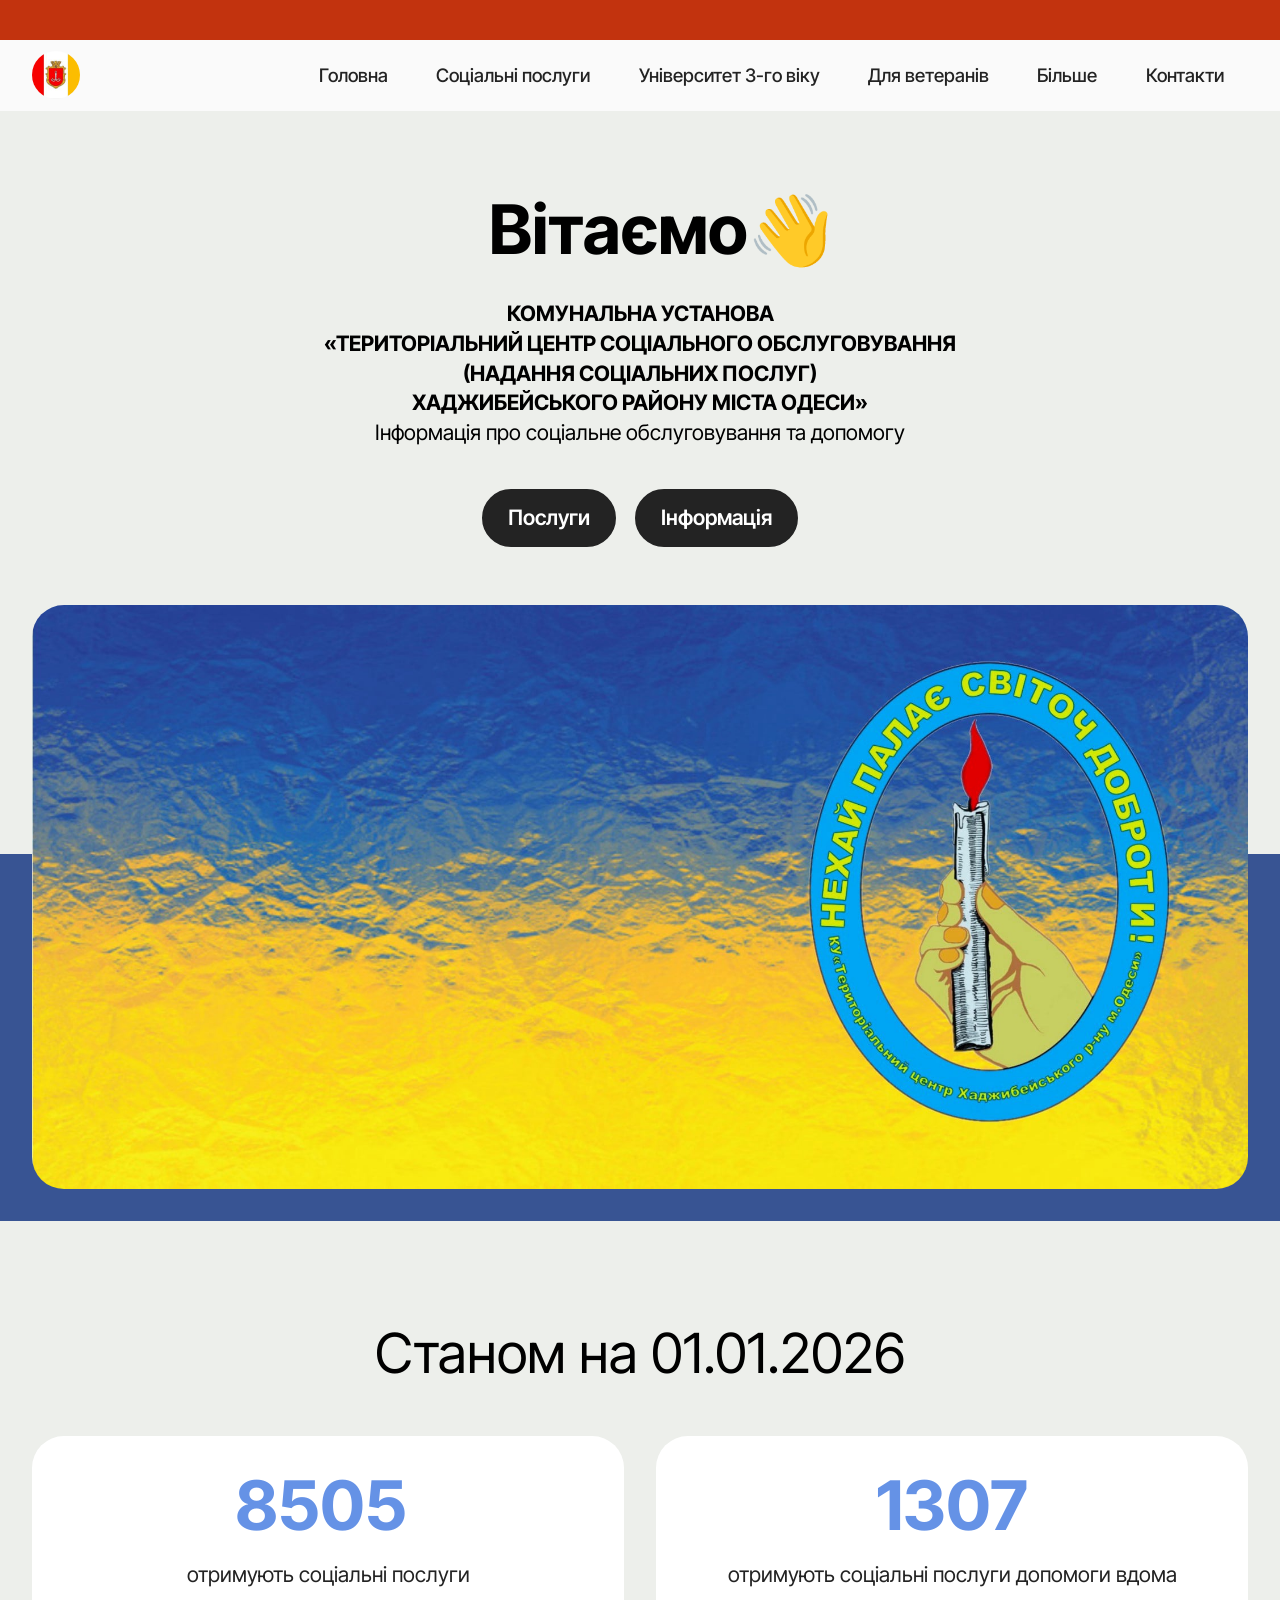
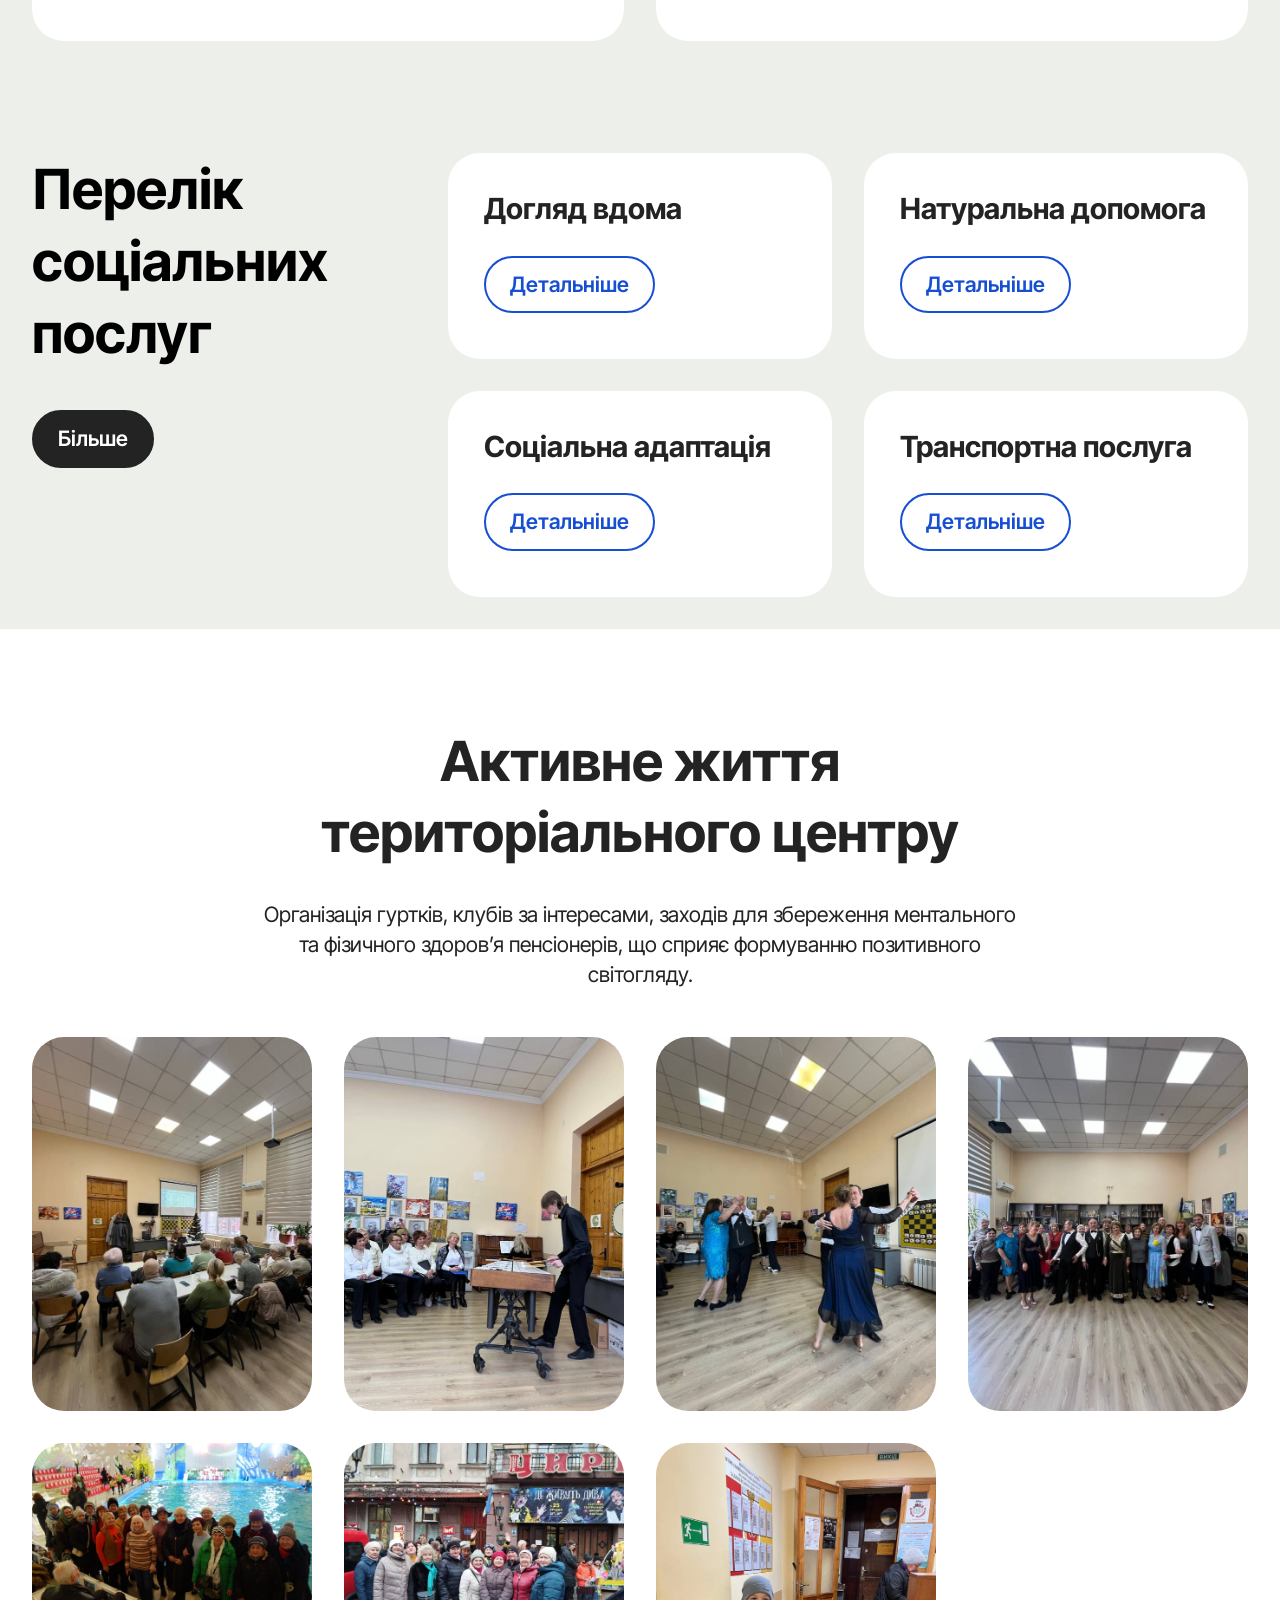
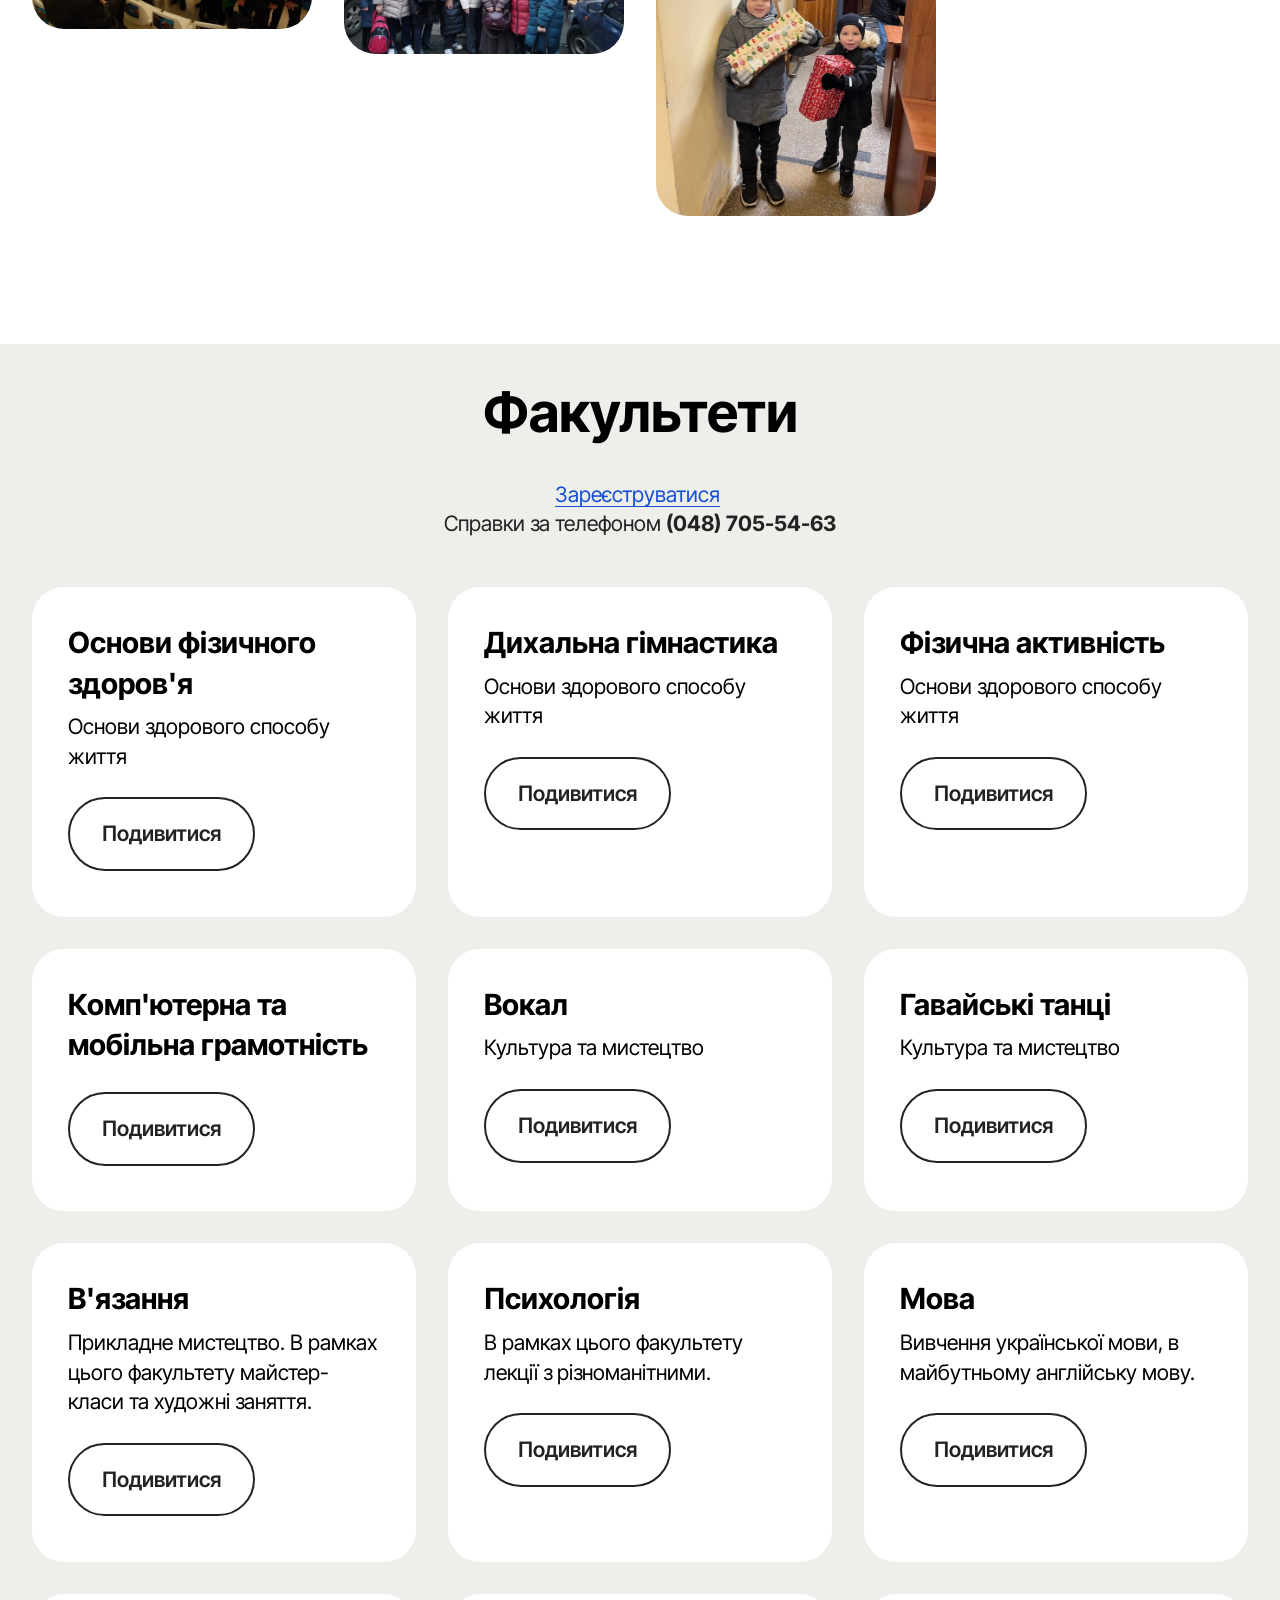
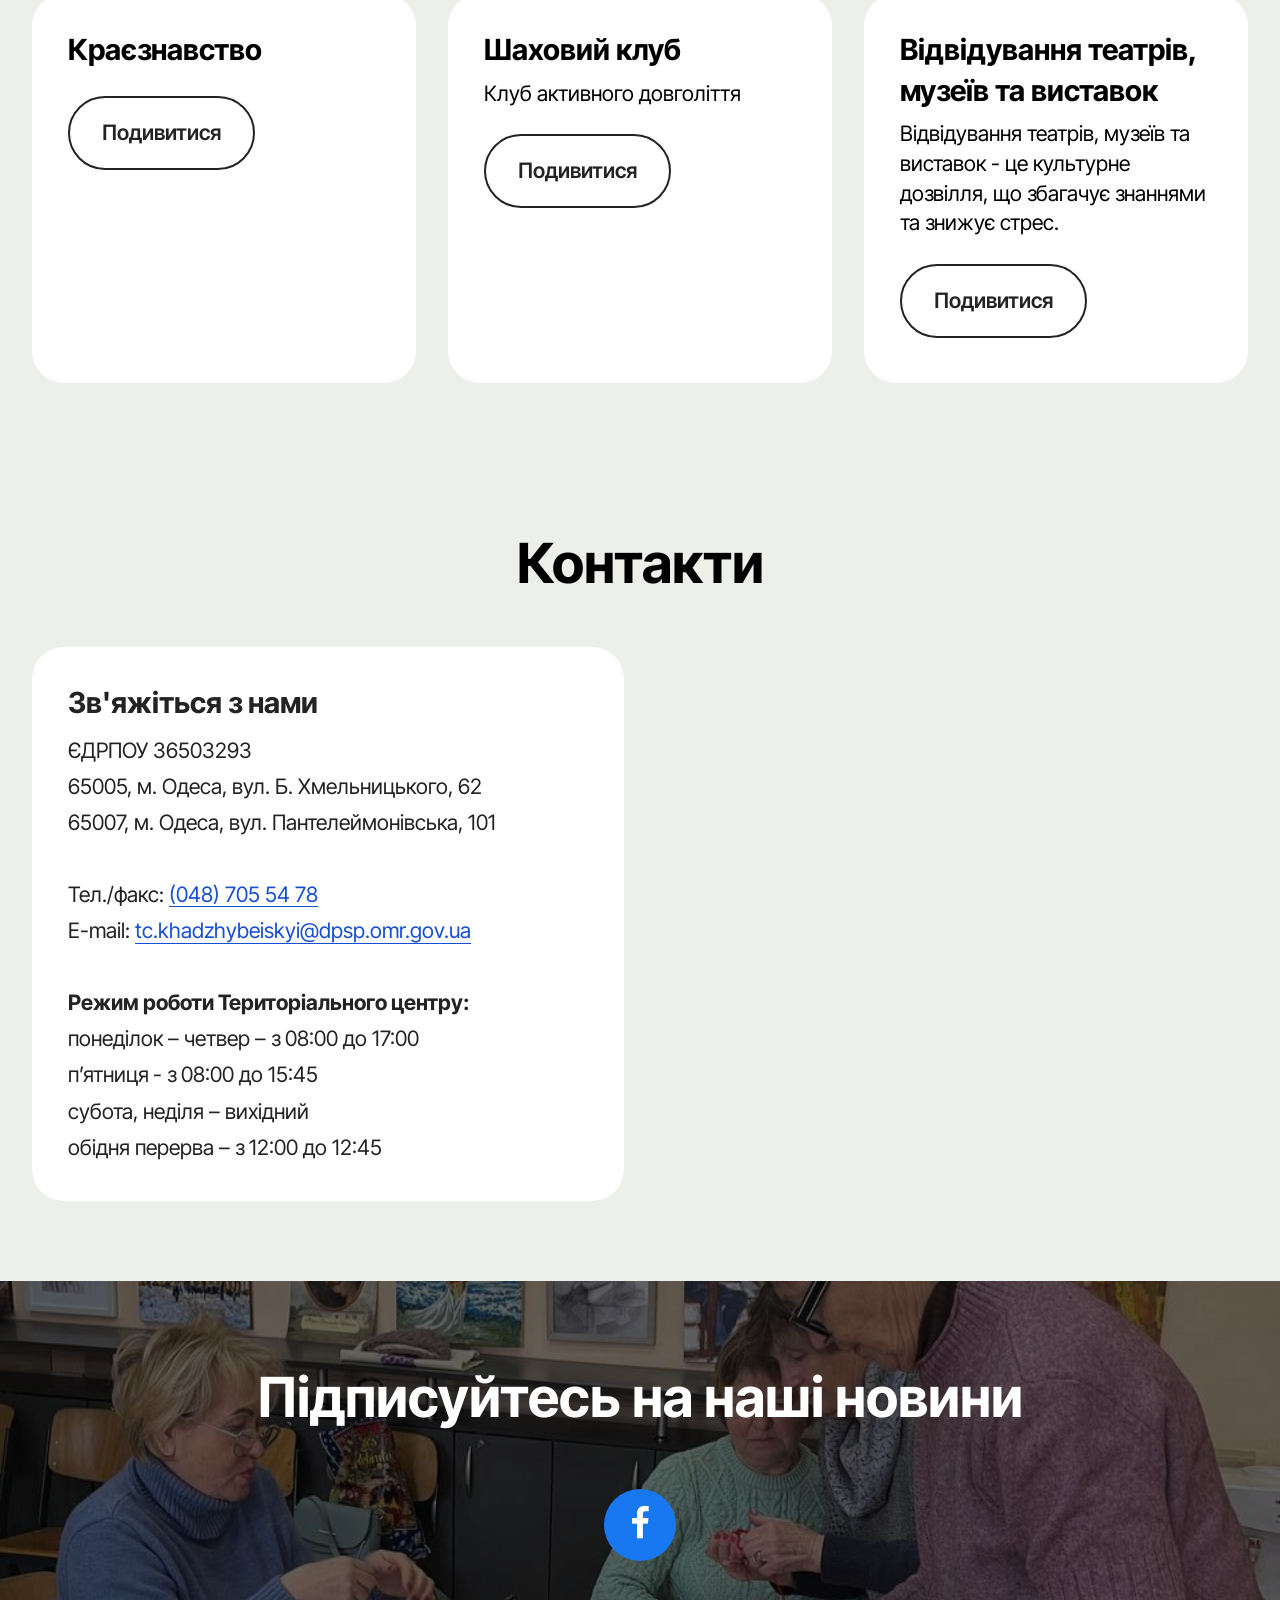
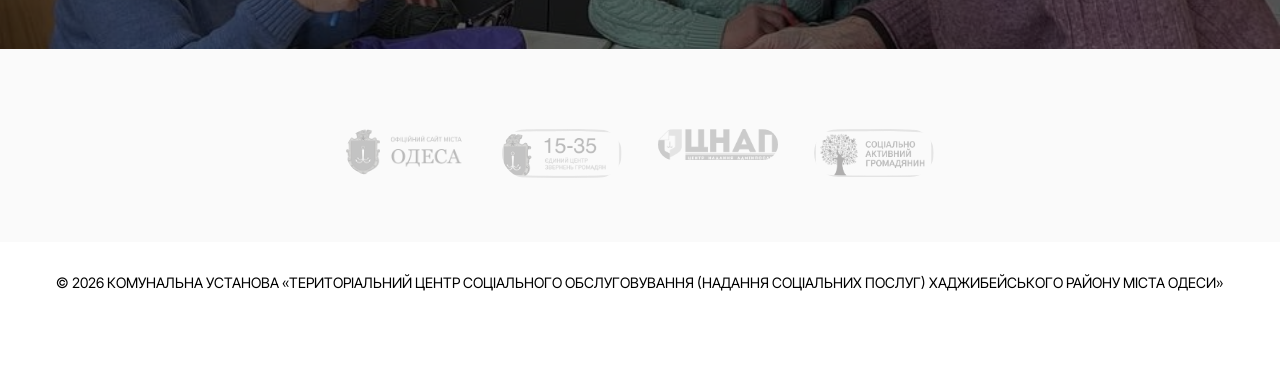
==== commit 6cd74c9b: "Update index.html" ====
--- a/index.html
+++ b/index.html
@@ -55,7 +55,7 @@
                 </div>
             </button>
             <div class="collapse navbar-collapse" id="navbarSupportedContent">
-                <ul class="navbar-nav nav-dropdown nav-right" data-app-modern-menu="true"><li class="nav-item"><a class="nav-link link text-black display-4" href="#top">Головна</a></li><li class="nav-item"><a class="nav-link link text-black display-4" href="poslugi.html">Соціальні послуги</a></li><li class="nav-item"><a class="nav-link link text-black text-primary display-4" href="index.html#features026-4f">Університет 3-го віку</a></li><li class="nav-item"><a class="nav-link link text-black text-primary display-4" href="veterans.html">Для ветеранів</a></li><li class="nav-item"><a class="nav-link link show text-black display-4" href="index.html#gallery02-v">Курси</a></li><li class="nav-item"><a class="nav-link link show text-black text-primary display-4" href="more_info.html">Більше</a></li>
+                <ul class="navbar-nav nav-dropdown nav-right" data-app-modern-menu="true"><li class="nav-item"><a class="nav-link link text-black display-4" href="#top">Головна</a></li><li class="nav-item"><a class="nav-link link text-black display-4" href="poslugi.html">Соціальні послуги</a></li><li class="nav-item"><a class="nav-link link text-black text-primary display-4" href="index.html#features026-4f">Університет 3-го віку</a></li><li class="nav-item"><a class="nav-link link text-black text-primary display-4" href="veterans.html">Для ветеранів</a></li><li class="nav-item"><a class="nav-link link show text-black text-primary display-4" href="more_info.html">Більше</a></li>
                     
                     <li class="nav-item"><a class="nav-link link text-black display-4" href="index.html#contacts02-1n">Контакти</a>
                     </li></ul>
@@ -620,4 +620,4 @@
  <div id="scrollToTop" class="scrollToTop mbr-arrow-up"><a style="text-align: center;"><i class="mbr-arrow-up-icon mbr-arrow-up-icon-cm cm-icon cm-icon-smallarrow-up"></i></a></div>
     <input name="animation" type="hidden">
   </body>
-</html>+</html>
--- a/assets/mobirise/css/mbr-additional.css
+++ b/assets/mobirise/css/mbr-additional.css
@@ -1,3 +1,12 @@
+a[href*="mobiri.se"],
+a[href*="mobiri.se"] * {
+    pointer-events: none !important;
+}
+@media (max-width: 768px) {
+    a[href*="mobirise.com"] {
+        display: none !important;
+    }
+}
 .top-banner {
     width: 100%;
     background: linear-gradient(91deg, #C2330E, #C2330E);
--- a/assets/mobirise/css/mbr-additional.css
+++ b/assets/mobirise/css/mbr-additional.css
@@ -1,3 +1,12 @@
+a[href*="mobiri.se"],
+a[href*="mobiri.se"] * {
+    pointer-events: none !important;
+}
+@media (max-width: 768px) {
+    a[href*="mobirise.com"] {
+        display: none !important;
+    }
+}
 .top-banner {
     width: 100%;
     background: linear-gradient(91deg, #C2330E, #C2330E);
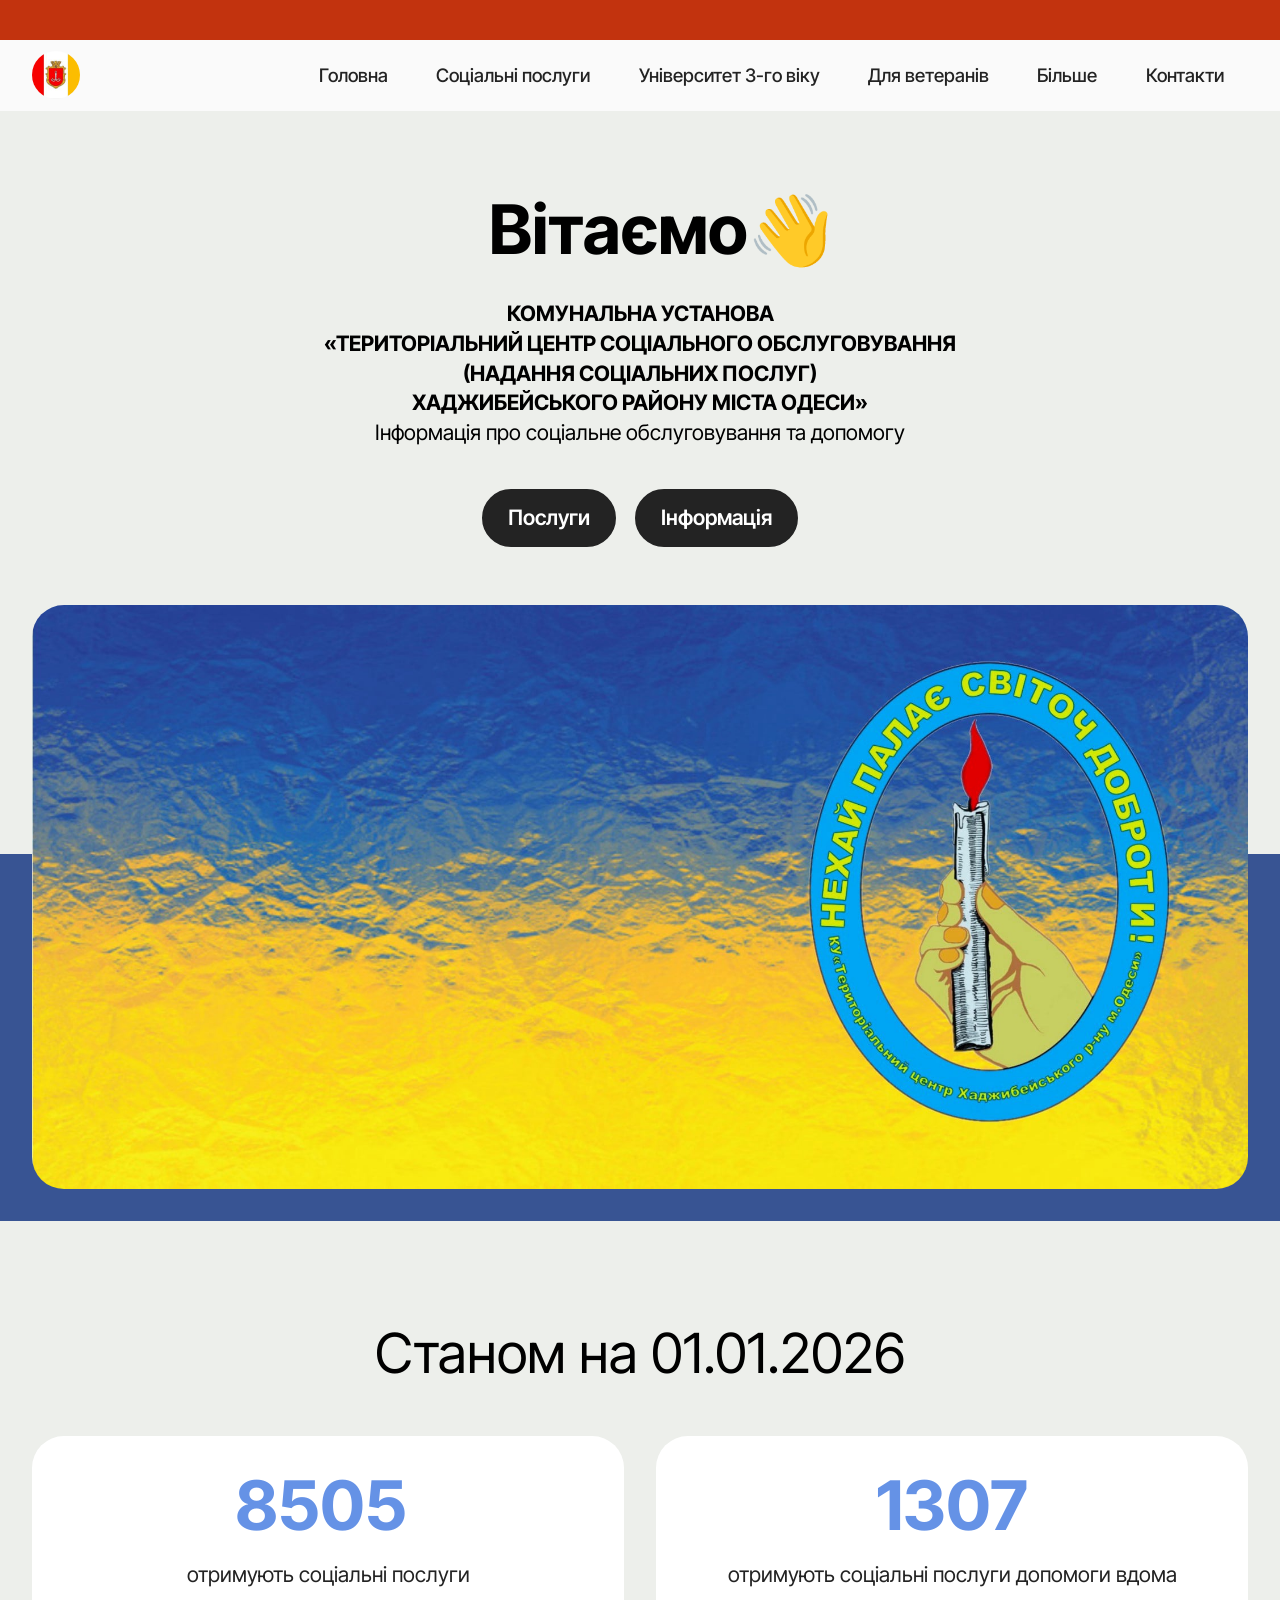
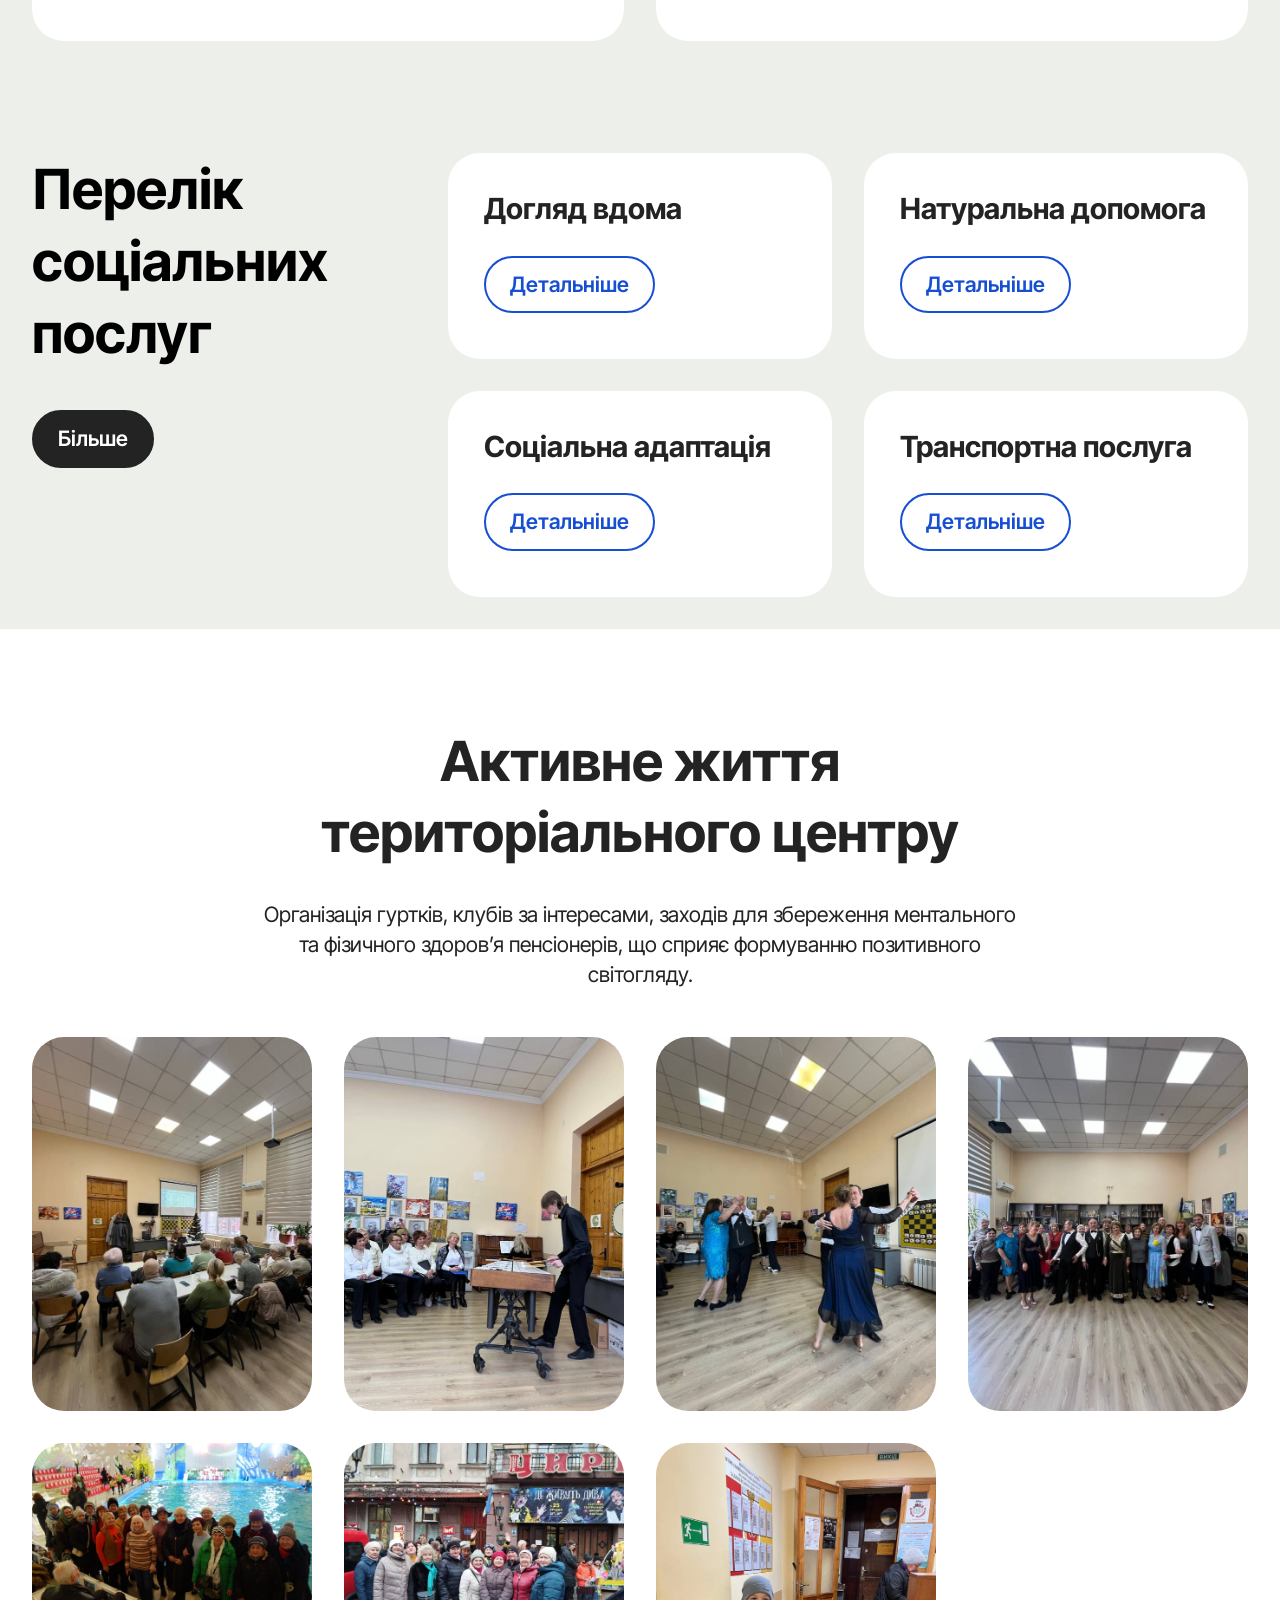
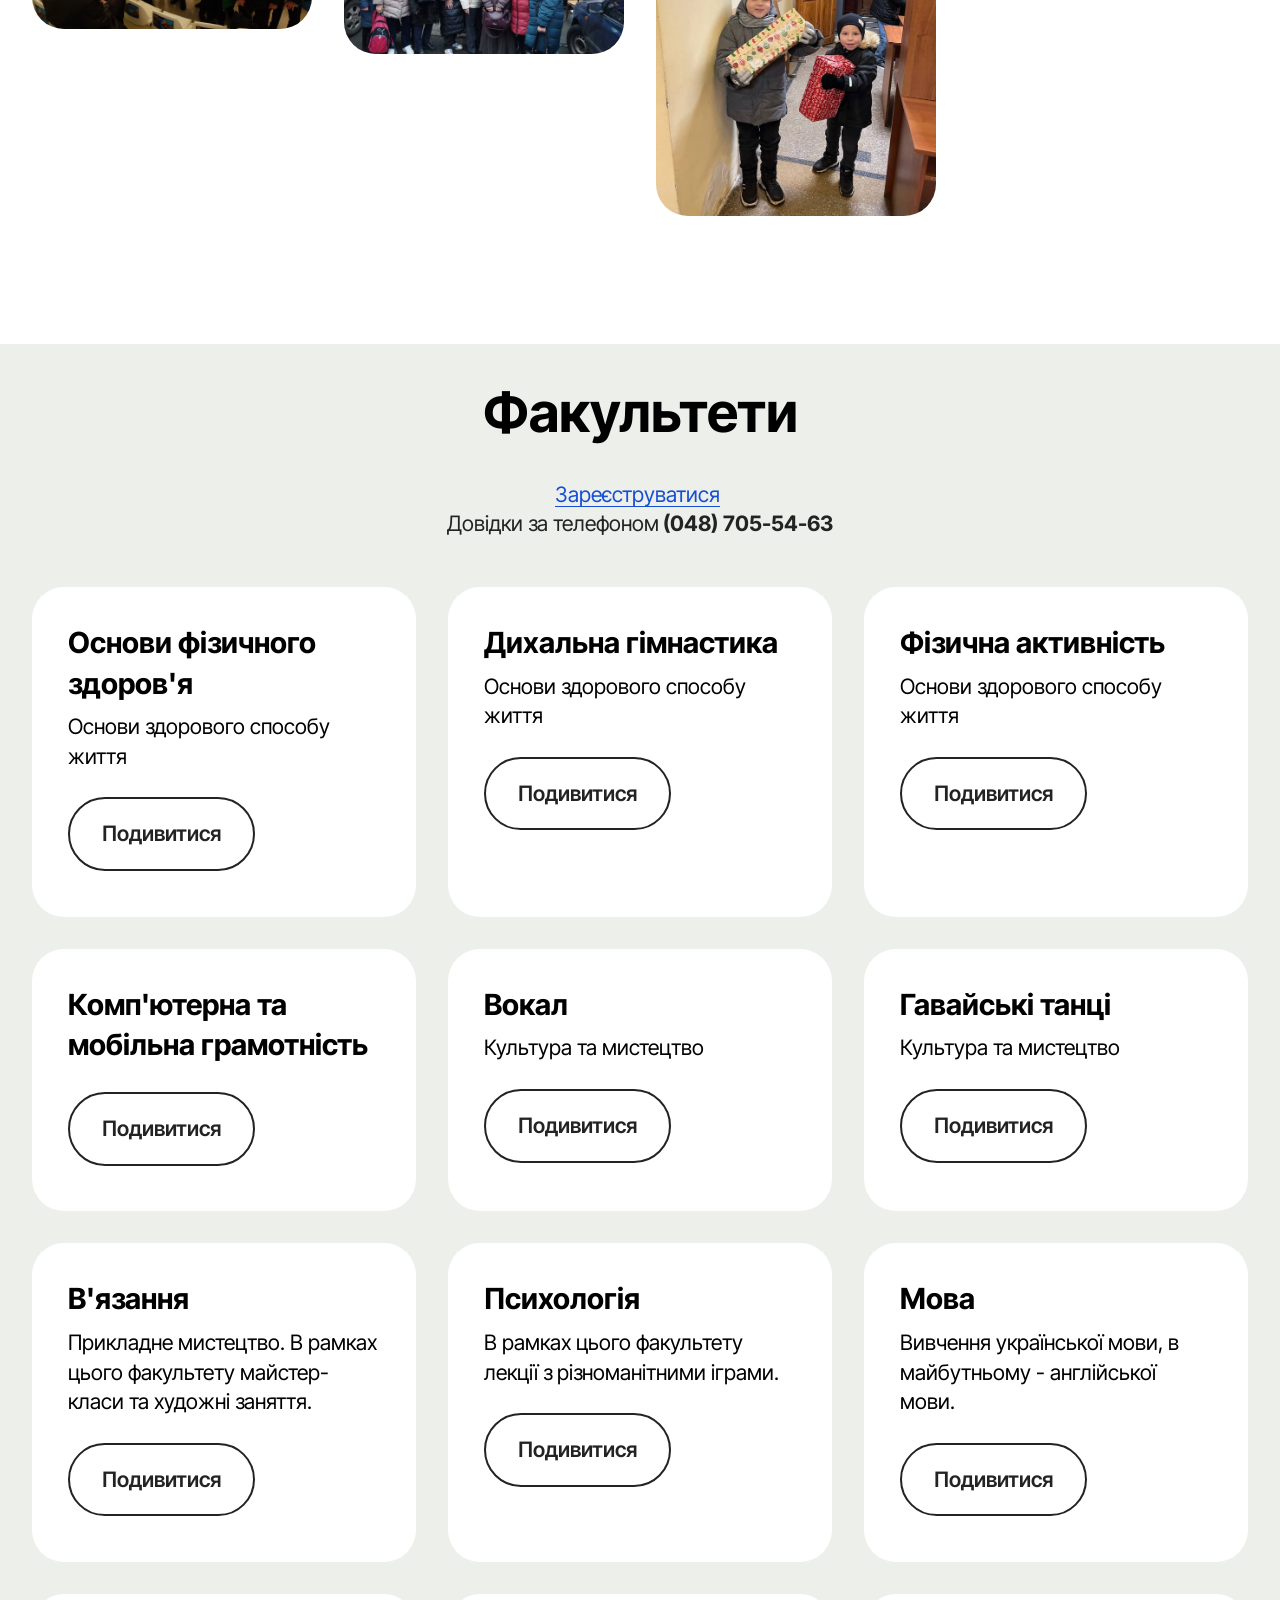
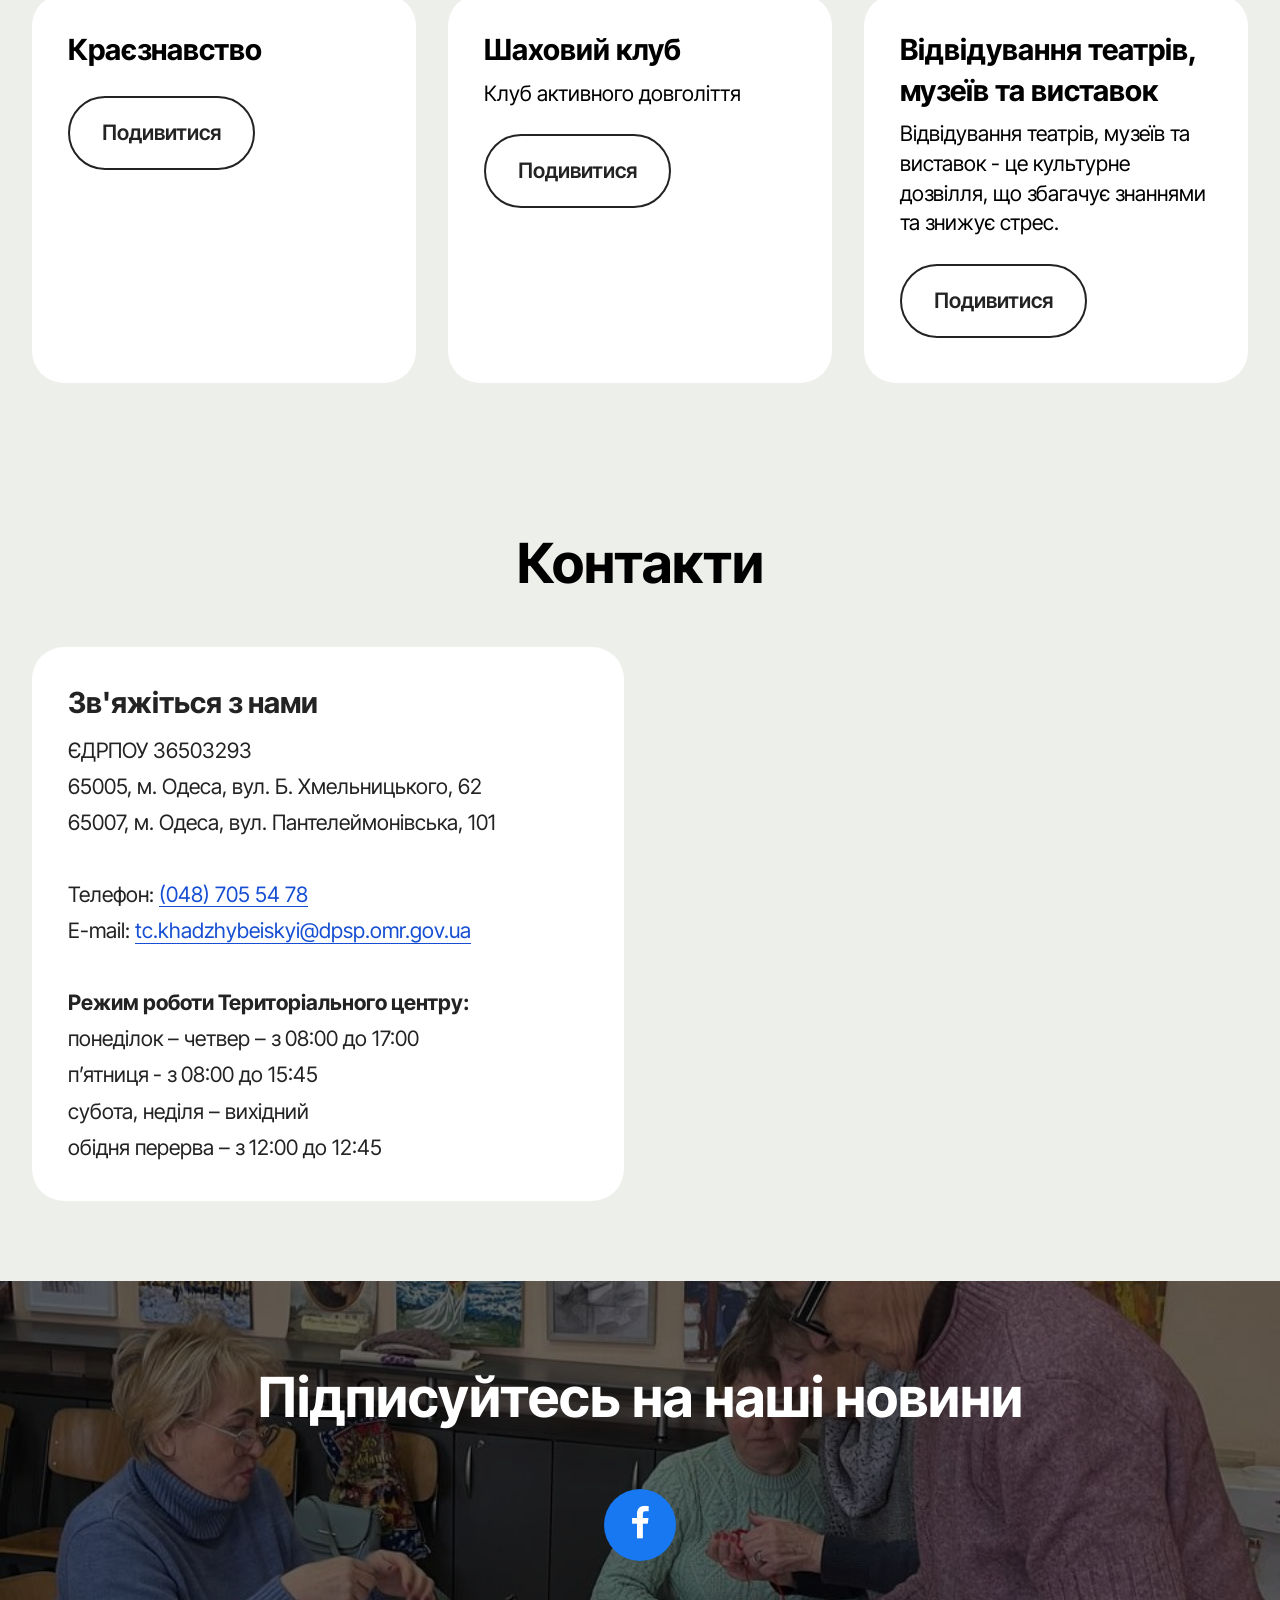
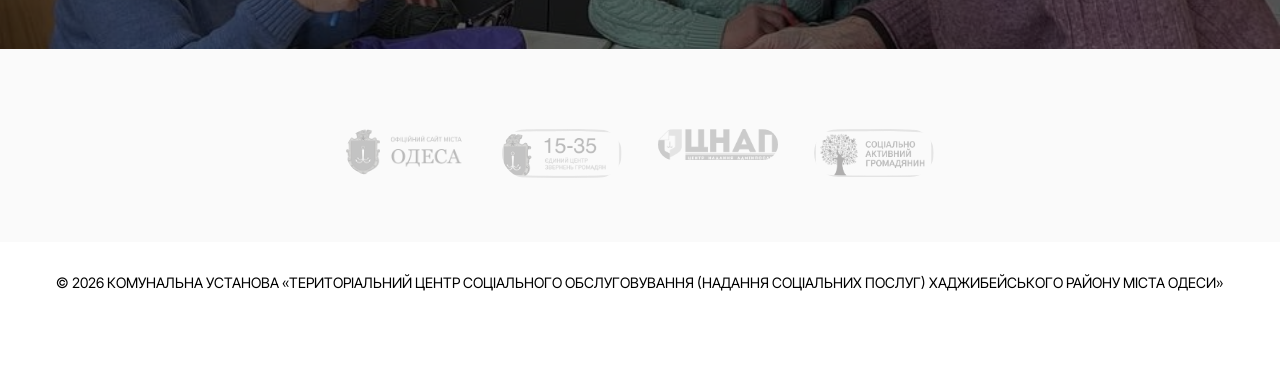
==== commit 1b5d1fcd: "Update index.html" ====
--- a/index.html
+++ b/index.html
@@ -55,7 +55,7 @@
                 </div>
             </button>
             <div class="collapse navbar-collapse" id="navbarSupportedContent">
-                <ul class="navbar-nav nav-dropdown nav-right" data-app-modern-menu="true"><li class="nav-item"><a class="nav-link link text-black display-4" href="#top">Головна</a></li><li class="nav-item"><a class="nav-link link text-black display-4" href="poslugi.html">Соціальні послуги</a></li><li class="nav-item"><a class="nav-link link text-black text-primary display-4" href="index.html#features026-4f">Університет 3-го віку</a></li><li class="nav-item"><a class="nav-link link text-black text-primary display-4" href="veterans.html">Для ветеранів</a></li><li class="nav-item"><a class="nav-link link show text-black text-primary display-4" href="more_info.html">Більше</a></li>
+                <ul class="navbar-nav nav-dropdown nav-right" data-app-modern-menu="true"><li class="nav-item"><a class="nav-link link text-black display-4" href="#top">Головна</a></li><li class="nav-item"><a class="nav-link link text-black display-4" href="poslugi.html">Соціальні послуги</a></li><li class="nav-item"><a class="nav-link link text-black text-primary display-4" href="index.html#gallery02-v">Університет 3-го віку</a></li><li class="nav-item"><a class="nav-link link text-black text-primary display-4" href="veterans.html">Для ветеранів</a></li><li class="nav-item"><a class="nav-link link show text-black text-primary display-4" href="more_info.html">Більше</a></li>
                     
                     <li class="nav-item"><a class="nav-link link text-black display-4" href="index.html#contacts02-1n">Контакти</a>
                     </li></ul>
@@ -346,7 +346,7 @@
 		<div class="row mb-5 justify-content-center">
 			<div class="col-12 mb-0 content-head">
 				<h3 class="mbr-section-title mbr-fonts-style align-center display-2"><strong>Факультети</strong></h3>
-				<h5 class="mbr-section-subtitle mbr-fonts-style align-center mb-0 mt-4 display-7"><strong><a href="3vik.html" class="text-primary">Зареєструватися</a></strong>&nbsp;<br>Справки за телефоном <strong>(048)</strong>&nbsp;<strong>705-54-63</strong></h5>
+				<h5 class="mbr-section-subtitle mbr-fonts-style align-center mb-0 mt-4 display-7"><strong><a href="3vik.html" class="text-primary">Зареєструватися</a></strong>&nbsp;<br>Довідки за телефоном<strong> (048)</strong>&nbsp;<strong>705-54-63</strong></h5>
 			</div>
 		</div>
 		<div class="row">
@@ -441,7 +441,7 @@
 						<h5 class="card-title mbr-fonts-style display-5">
 							<strong>Психологія&nbsp;</strong></h5>
 						
-						<p class="card-text mbr-fonts-style display-7">В рамках цього факультету лекції з різноманітними.</p>
+						<p class="card-text mbr-fonts-style display-7">В рамках цього факультету лекції з різноманітними іграми.</p>
 						<div class="mbr-section-btn mt-auto"><a class="btn btn-lg btn-black-outline display-7" href="https://www.facebook.com/photo/?fbid=1623726895288853&set=pb.100029546730563.-2207520000" target="_blank">Подивитися</a></div>
 					</div>
 				</div>
@@ -452,7 +452,7 @@
 						<h5 class="card-title mbr-fonts-style display-5">
 							<strong>Мова</strong></h5>
 						
-						<p class="card-text mbr-fonts-style display-7">Вивчення української мови, в майбутньому англійську мову.</p>
+						<p class="card-text mbr-fonts-style display-7">Вивчення української мови, в майбутньому - англійської мови.</p>
 						<div class="mbr-section-btn mt-auto"><a class="btn btn-lg btn-black-outline display-7" href="https://www.facebook.com/photo/?fbid=1509256496735894&set=pb.100029546730563.-2207520000" target="_blank">Подивитися</a></div>
 					</div>
 				</div>
@@ -518,7 +518,7 @@
                         <h5 class="cardTitle mbr-fonts-style mb-2 display-5"><strong>Зв'яжіться з нами</strong></h5>
                         <ul class="list mbr-fonts-style display-7">
                             <li class="mbr-text item-wrap">ЄДРПОУ 36503293
-</li><li class="mbr-text item-wrap">65005, м. Одеса, вул. Б. Хмельницького, 62</li><li class="mbr-text item-wrap">65007, м. Одеса, вул. Пантелеймонівська, 101</li><li class="mbr-text item-wrap"><br></li><li class="mbr-text item-wrap">Тел./факс: <a href="tel:(048) 705 54 77" class="text-primary"></a><a href="tel:(048) 705 54 78" class="text-primary">(048) 705 54&nbsp;78</a></li>
+</li><li class="mbr-text item-wrap">65005, м. Одеса, вул. Б. Хмельницького, 62</li><li class="mbr-text item-wrap">65007, м. Одеса, вул. Пантелеймонівська, 101</li><li class="mbr-text item-wrap"><br></li><li class="mbr-text item-wrap">Телефон: <a href="tel:(048) 705 54 77" class="text-primary"></a><a href="tel:(048) 705 54 78" class="text-primary">(048) 705 54&nbsp;78</a></li>
                             <li class="mbr-text item-wrap">Е-mail:&nbsp;<a href="mailto:tc.khadzhybeiskyi@dpsp.omr.gov.ua" class="text-primary">tc.khadzhybeiskyi@dpsp.omr.gov.ua</a></li><li class="mbr-text item-wrap"><br></li>
                             <li class="mbr-text item-wrap"><strong>Режим роботи Територіального центру:
 </strong></li><li class="mbr-text item-wrap">понеділок – четвер – з 08:00 до 17:00
